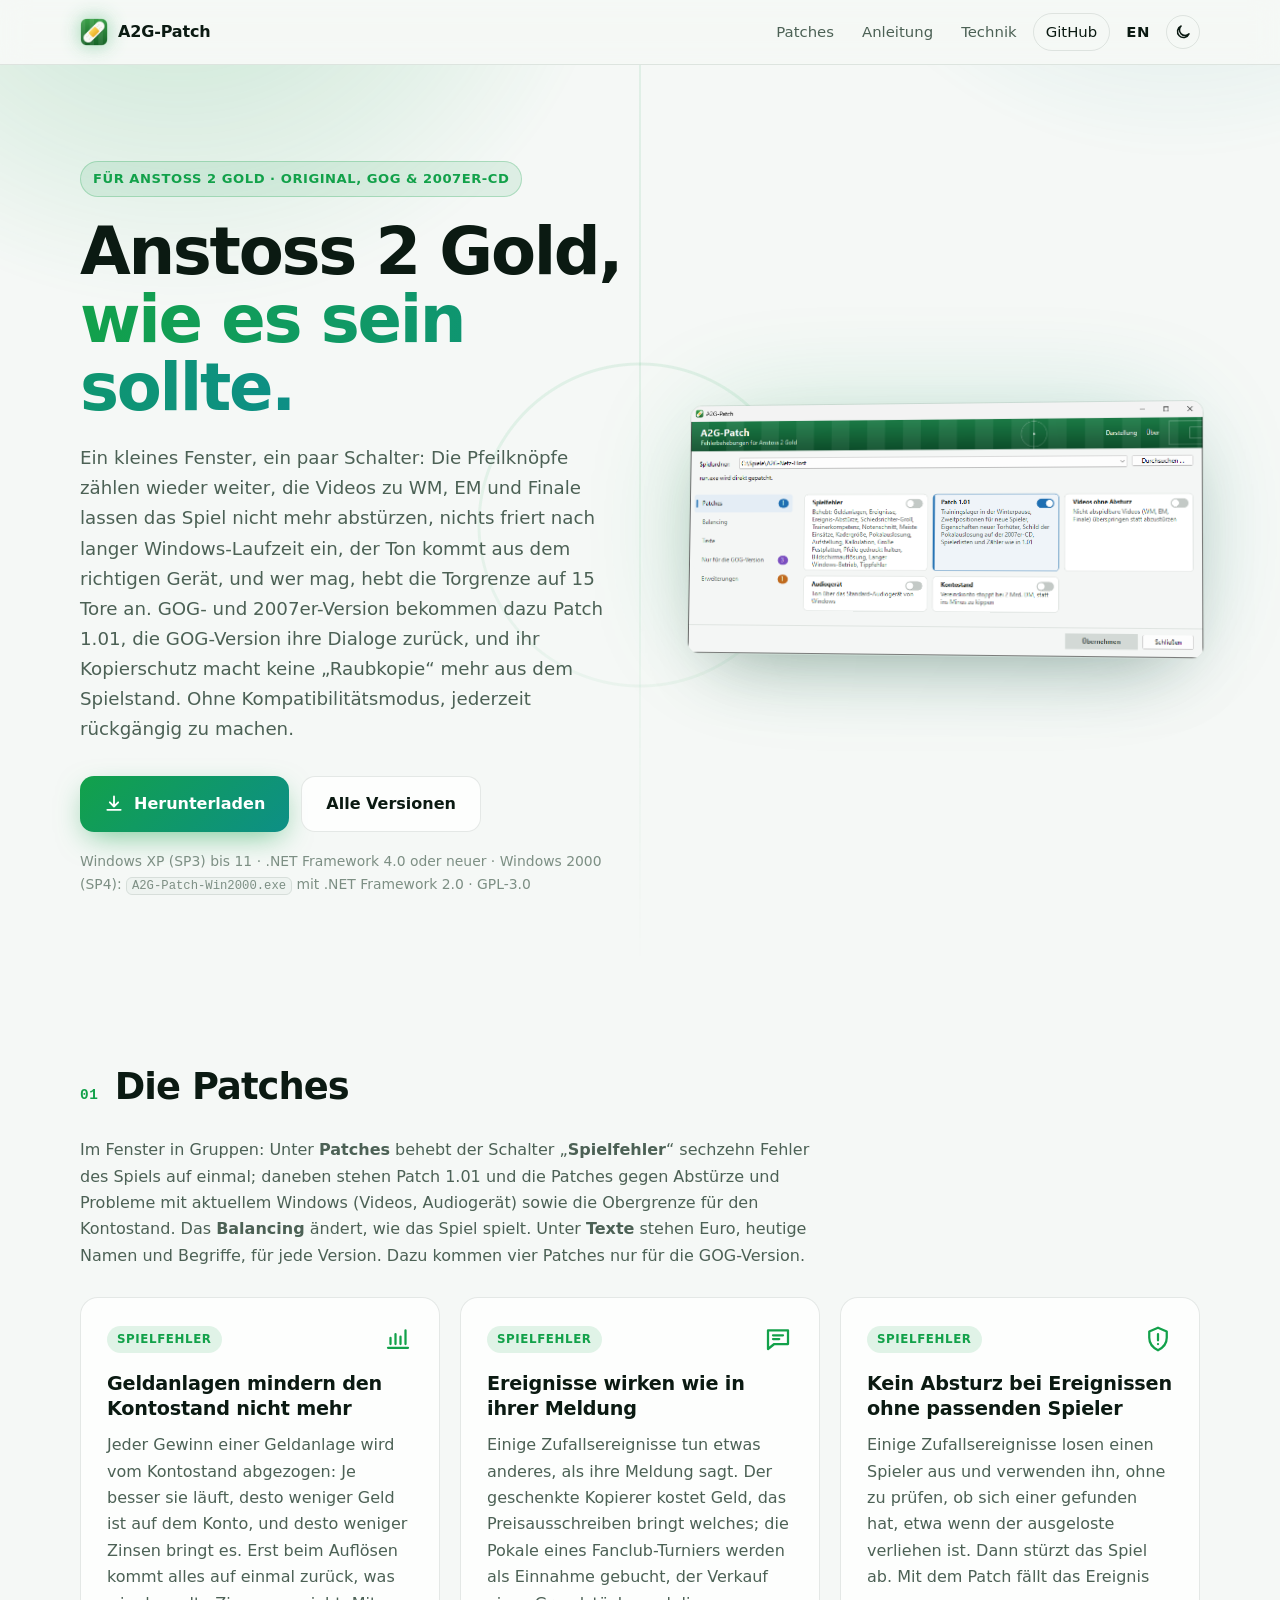
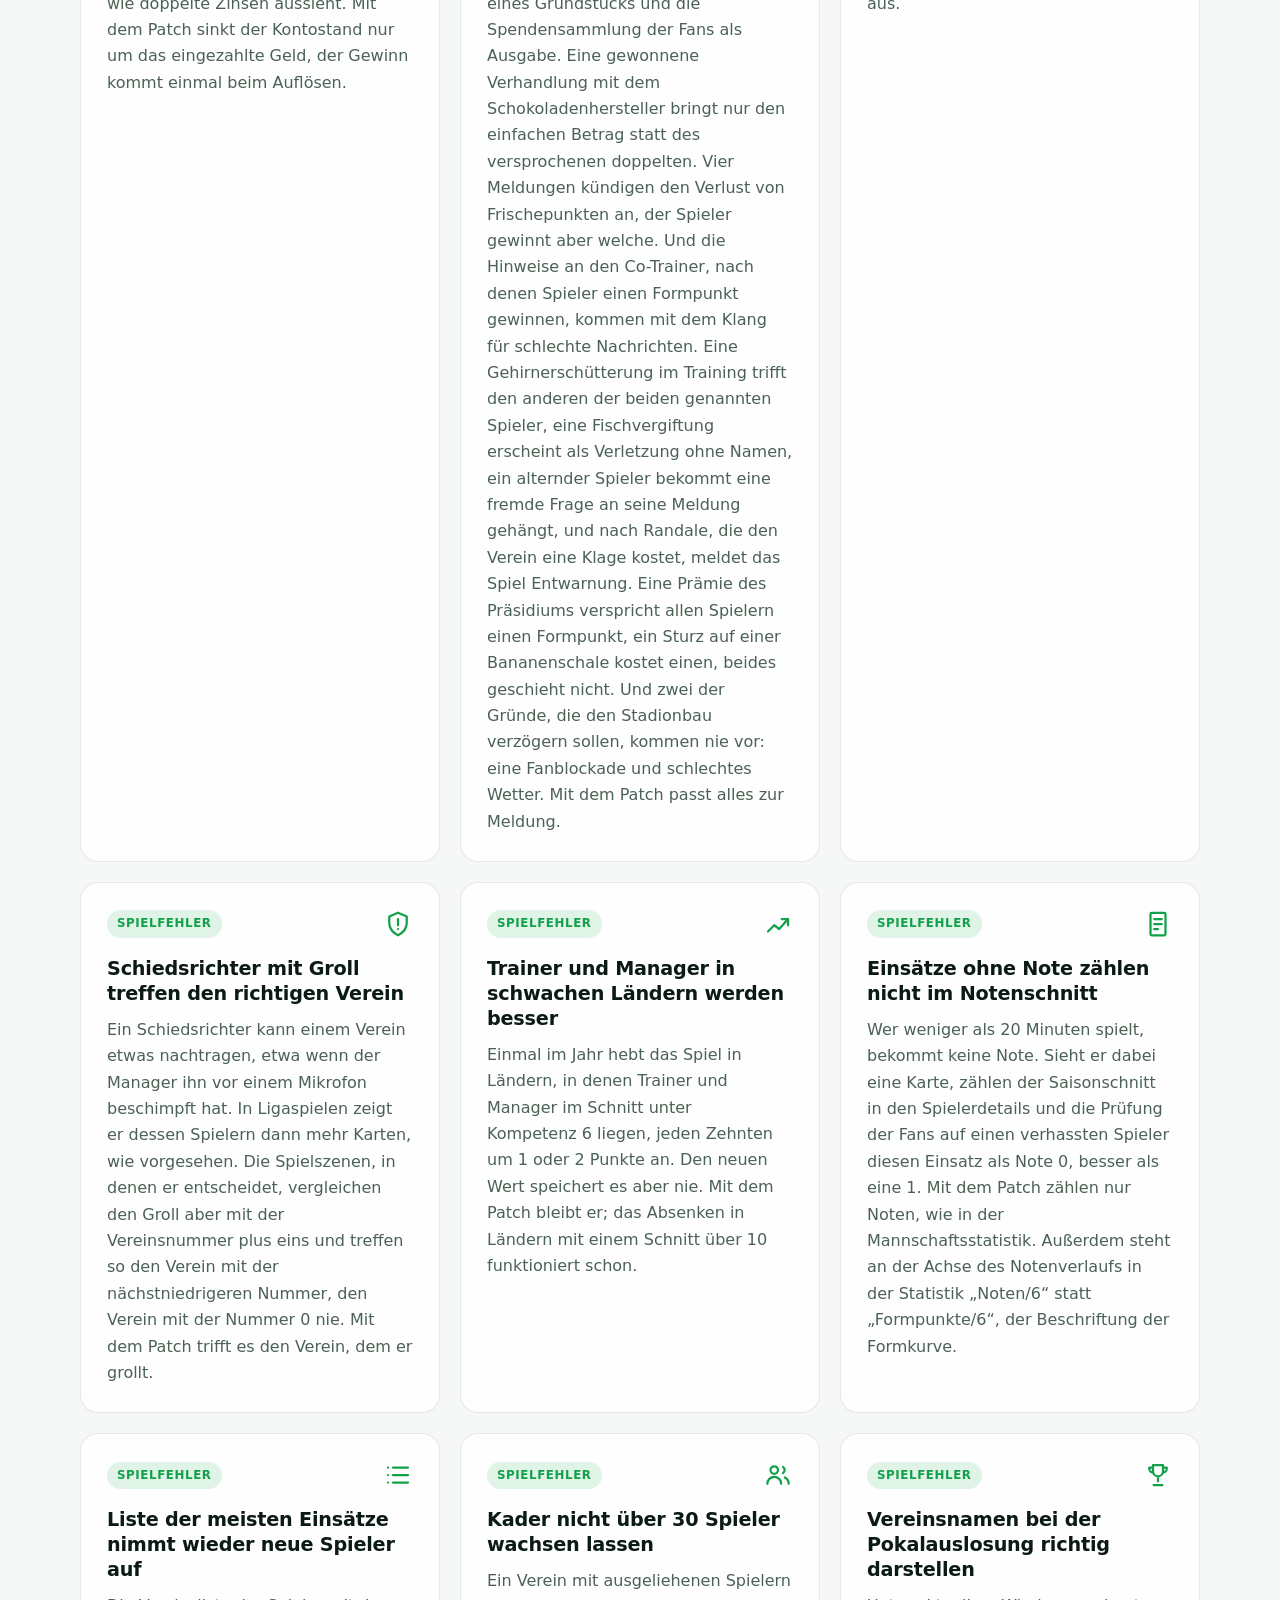
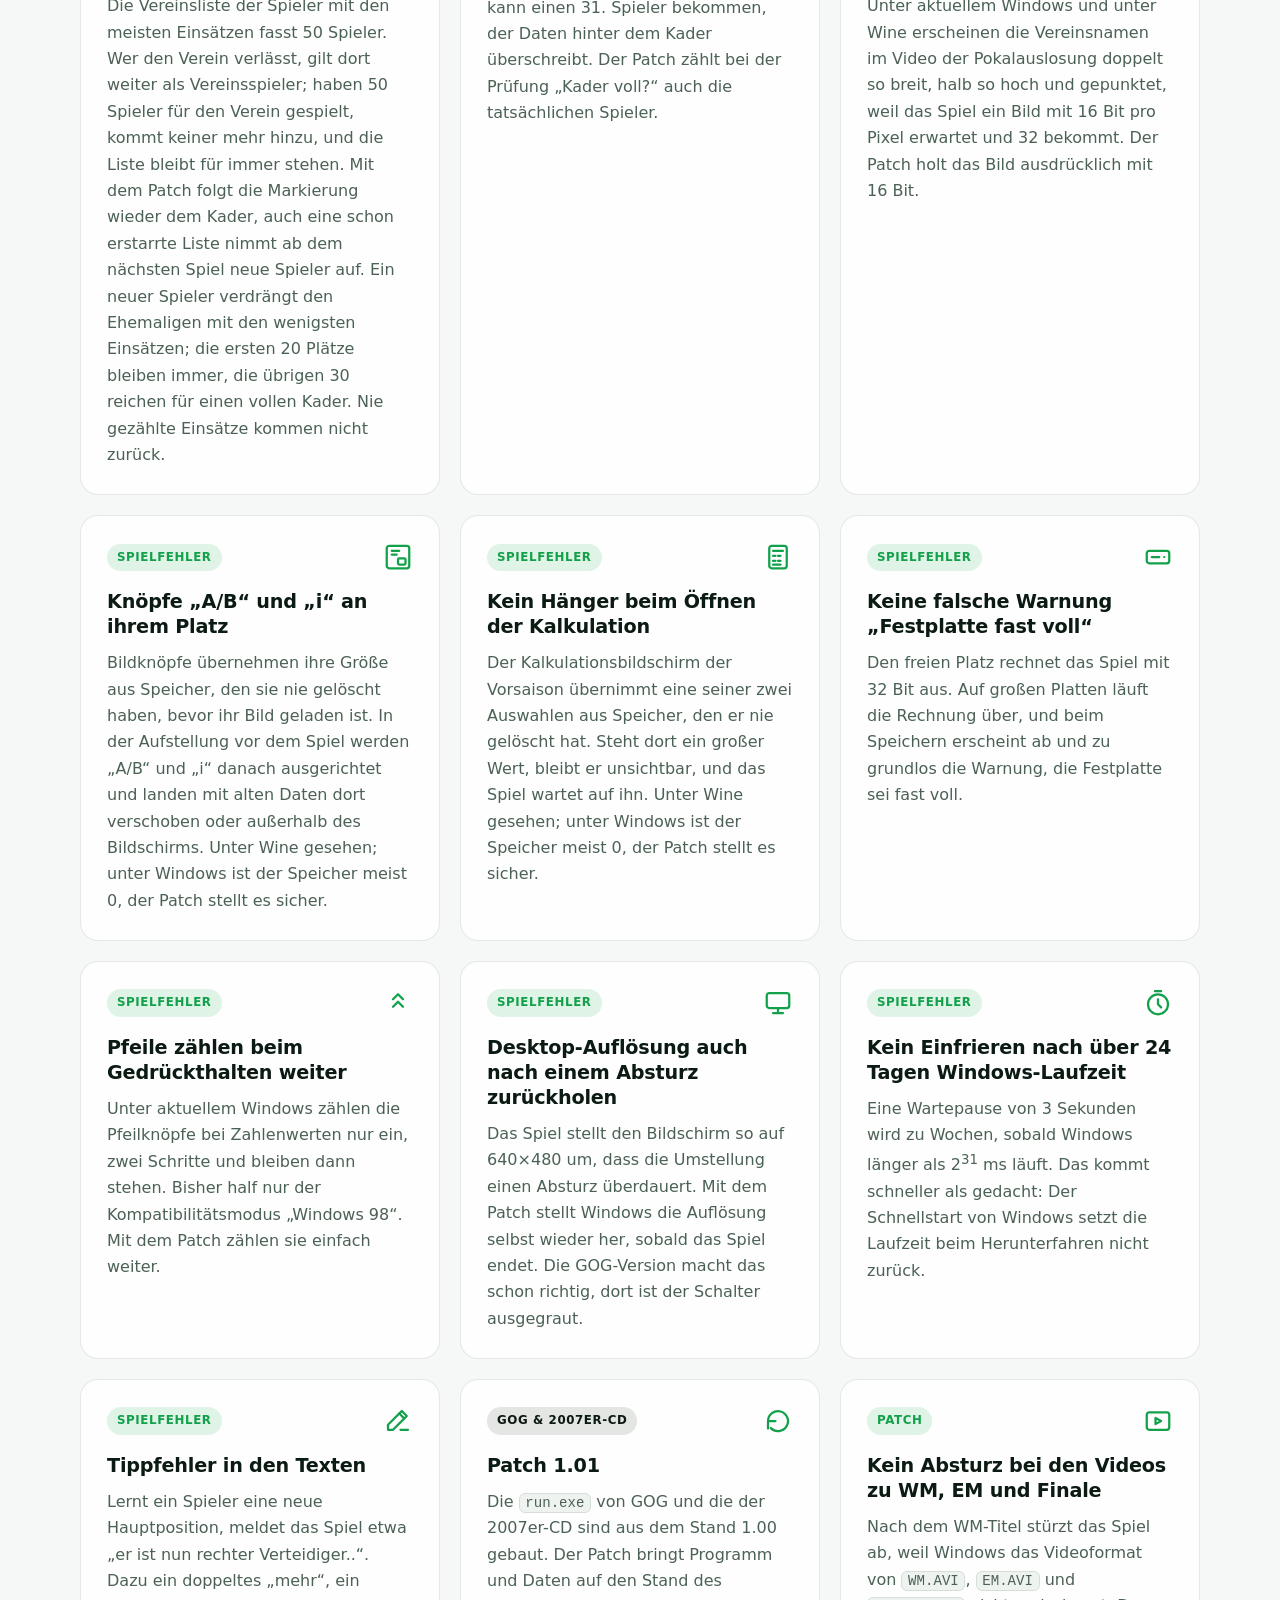
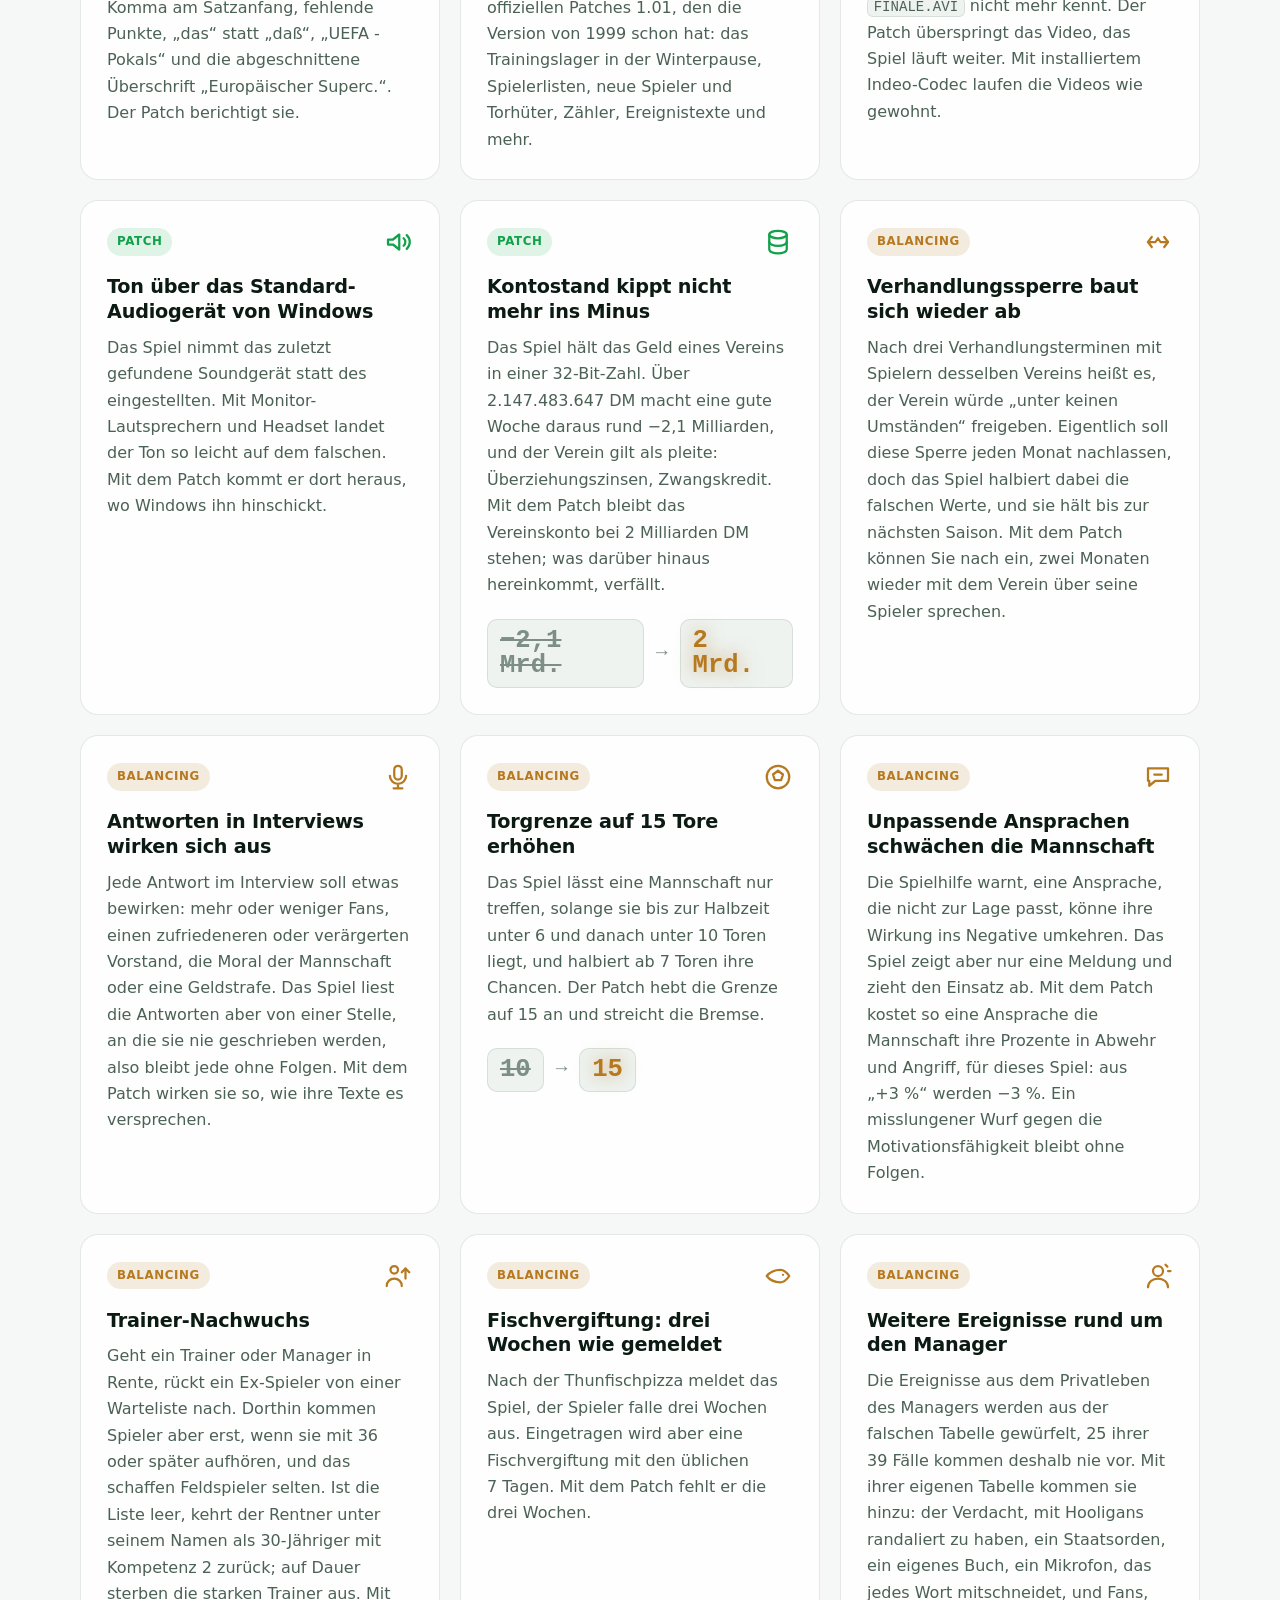
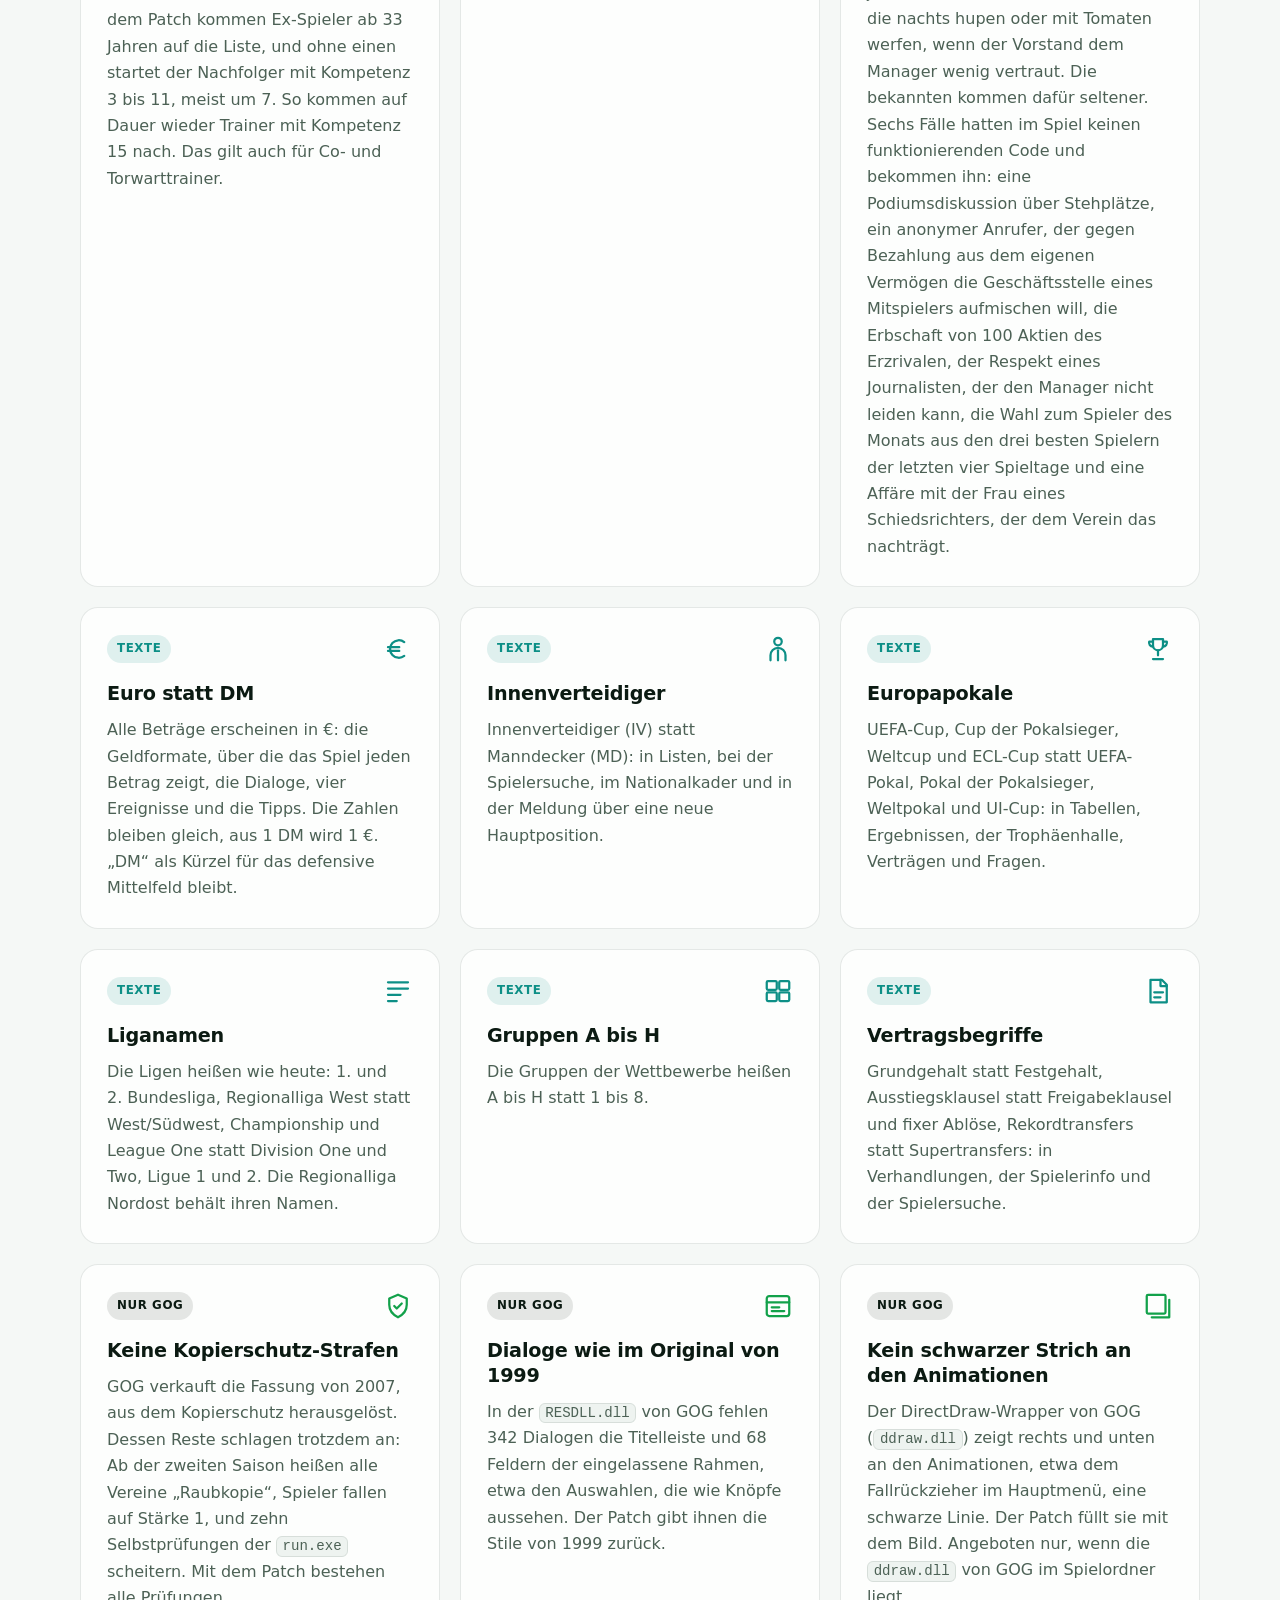
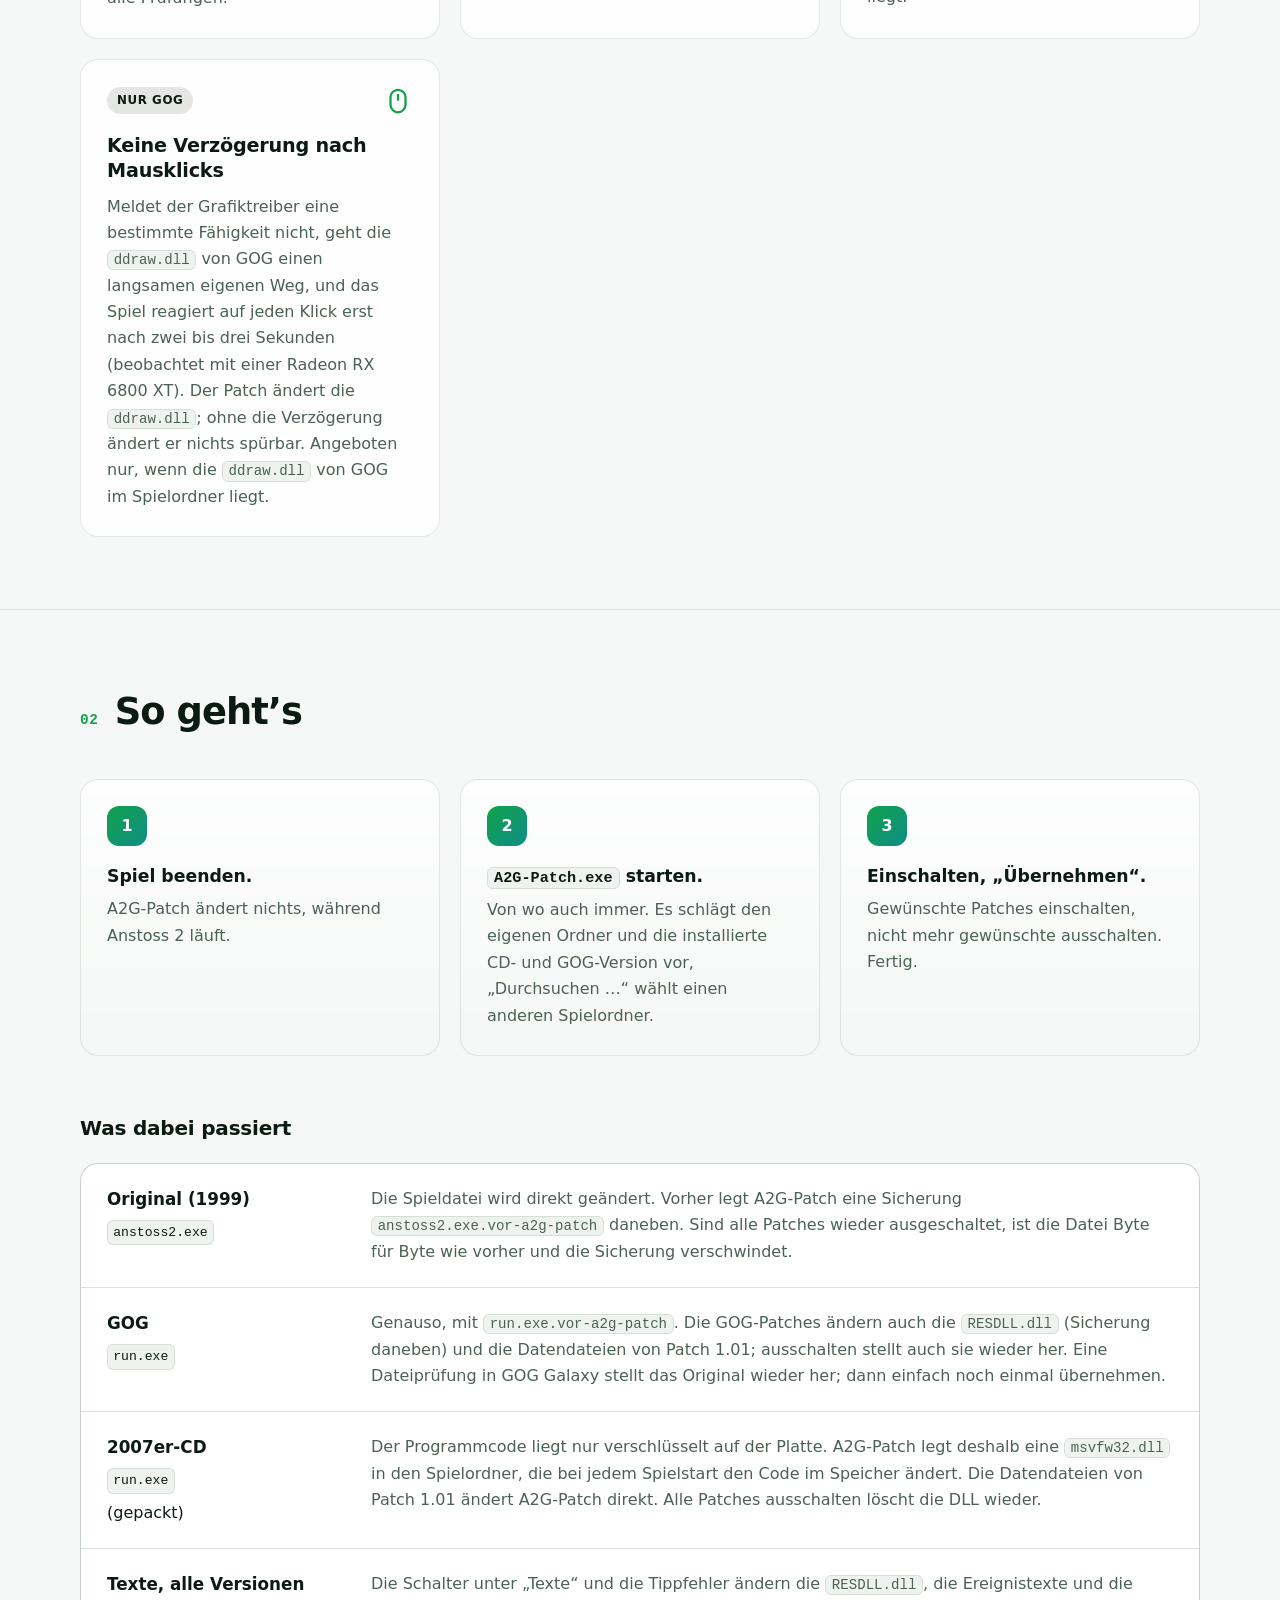
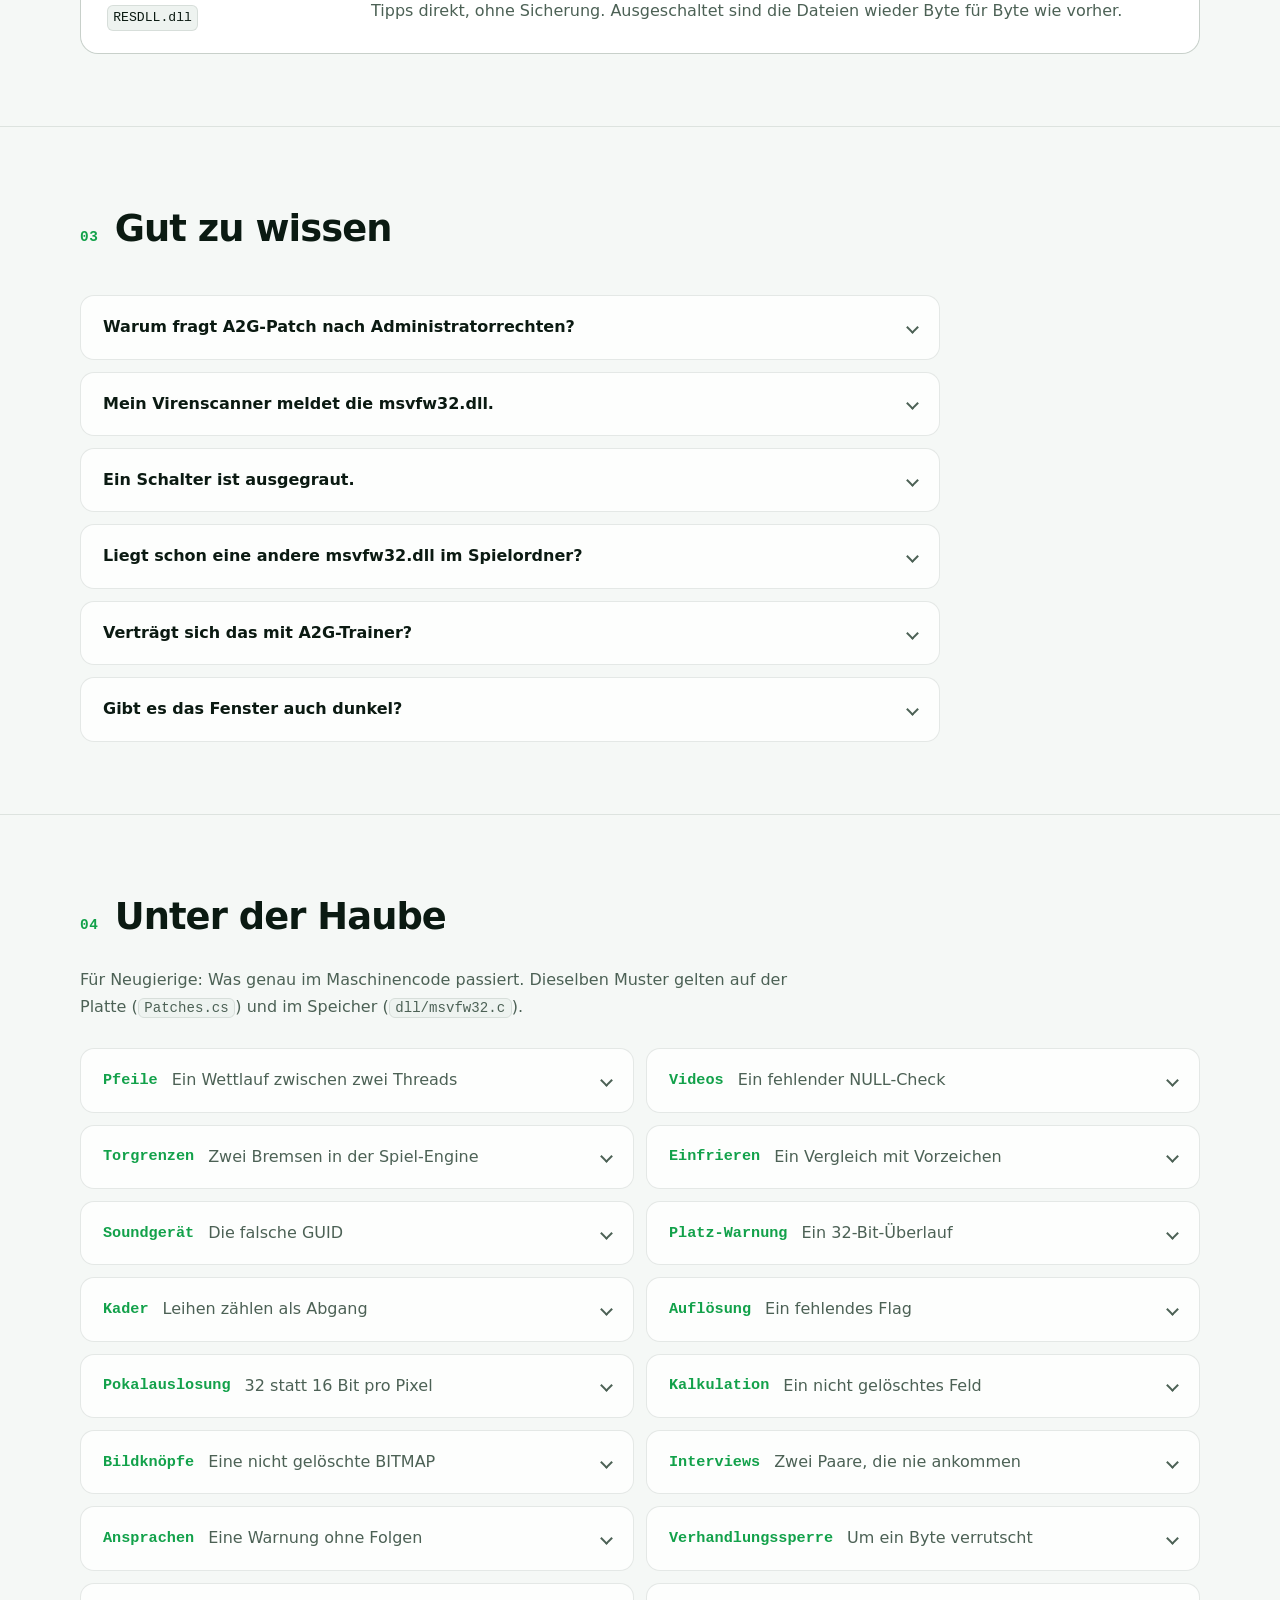
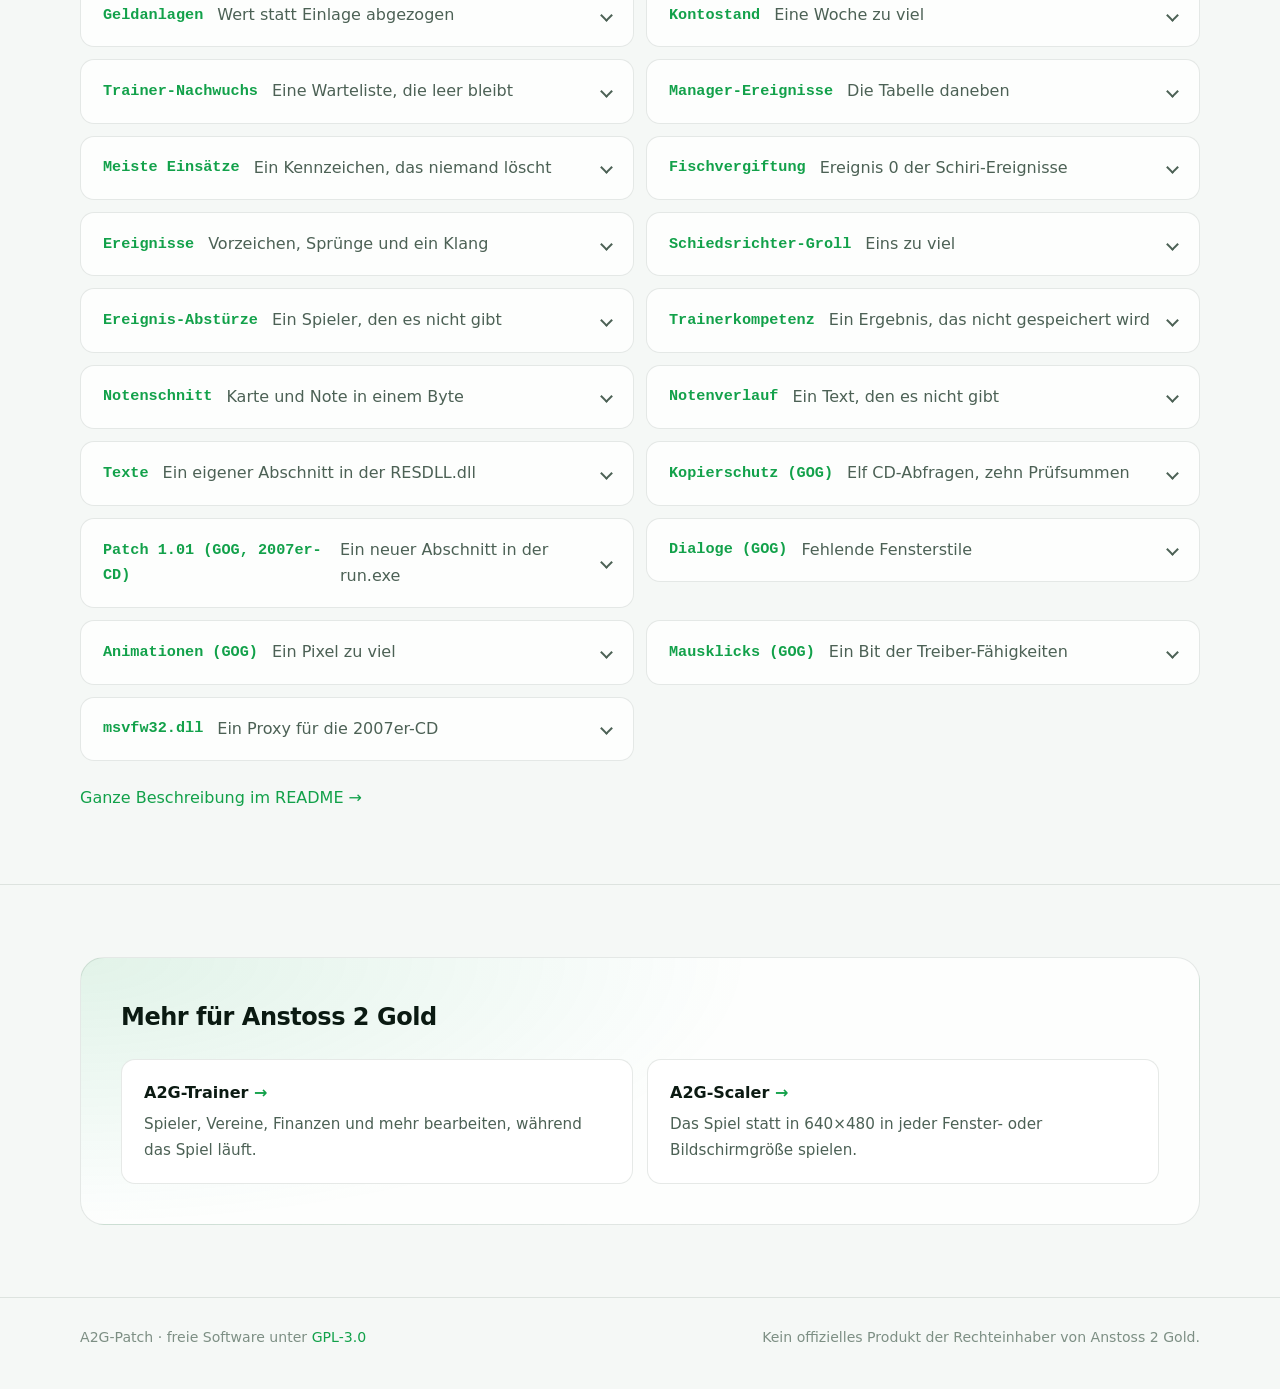
==== site/index.html @ 21284a64 "Add a Windows 2000 build: same sources against .NET Framework 2.0, replacements for newer framework " ====
<!doctype html>
<html lang="de">
<head>
<meta charset="utf-8">
<meta name="viewport" content="width=device-width, initial-scale=1">
<title>A2G-Patch – Fehlerbehebungen für Anstoss 2 Gold</title>
<meta name="description" content="Kleine Patches für Anstoss 2 Gold: Pfeilknöpfe zählen wieder weiter, kein Absturz bei den WM-, EM- und Finalvideos, kein Einfrieren, Ton aufs richtige Gerät, Torgrenze auf 15 erhöhen und mehr. Für Original, GOG und 2007er-CD, für GOG und 2007er-CD außerdem Patch 1.01, für GOG keine Kopierschutz-Strafen.">
<link rel="icon" href="favicon.ico">
<link rel="apple-touch-icon" href="logo.png">
<link rel="stylesheet" href="style.css">
<link rel="alternate" hreflang="de" href="https://transfairs.github.io/A2G-Patcher/">
<link rel="alternate" hreflang="en" href="https://transfairs.github.io/A2G-Patcher/en/">
<script src="theme.js"></script>
</head>
<body>

<header class="nav">
  <div class="wrap nav-inner">
    <a class="brand" href="#top"><img class="brand-logo" src="logo.png" width="28" height="28" alt="">A2G-Patch</a>
    <nav>
      <a href="#patches">Patches</a>
      <a href="#anleitung">Anleitung</a>
      <a href="#technik">Technik</a>
      <a class="nav-gh" href="https://github.com/transfairs/A2G-Patcher">GitHub</a>
      <a class="nav-lang" href="en/" hreflang="en" lang="en" title="English version">EN</a>
      <button class="theme-btn" id="theme-btn" type="button" aria-label="Dunkler Modus" title="Hell/Dunkel umschalten" hidden>
        <svg class="sun" viewBox="0 0 24 24" aria-hidden="true"><circle cx="12" cy="12" r="4"/><path d="M12 2v2M12 20v2M4.9 4.9l1.4 1.4M17.7 17.7l1.4 1.4M2 12h2M20 12h2M4.9 19.1l1.4-1.4M17.7 6.3l1.4-1.4"/></svg>
        <svg class="moon" viewBox="0 0 24 24" aria-hidden="true"><path d="M20 14.5A8 8 0 1 1 9.5 4a6.5 6.5 0 0 0 10.5 10.5z"/></svg>
      </button>
    </nav>
  </div>
</header>

<main id="top">

<section class="hero">
  <div class="pitch" aria-hidden="true"></div>
  <div class="wrap hero-grid">
    <div class="hero-copy">
      <p class="eyebrow">Für Anstoss 2 Gold · Original, GOG &amp; 2007er-CD</p>
      <h1>Anstoss 2 Gold,<br><span class="grad">wie es sein sollte.</span></h1>
      <p class="lead">Ein kleines Fenster, ein paar Schalter: Die Pfeilknöpfe zählen wieder weiter, die Videos zu WM, EM und Finale lassen das Spiel nicht mehr abstürzen, nichts friert nach langer Windows-Laufzeit ein, der Ton kommt aus dem richtigen Gerät, und wer mag, hebt die Torgrenze auf 15 Tore an. GOG- und 2007er-Version bekommen dazu Patch 1.01, die GOG-Version ihre Dialoge zurück, und ihr Kopierschutz macht keine „Raubkopie“ mehr aus dem Spielstand. Ohne Kompatibilitätsmodus, jederzeit rückgängig zu machen.</p>
      <div class="cta">
        <a class="btn btn-primary" href="https://github.com/transfairs/A2G-Patcher/releases/latest/download/A2G-Patch-Latest.zip">
          <svg viewBox="0 0 24 24" aria-hidden="true"><path d="M12 3v12m0 0-5-5m5 5 5-5M4 19h16"/></svg>
          Herunterladen
        </a>
        <a class="btn btn-ghost" href="https://github.com/transfairs/A2G-Patcher/releases">Alle Versionen</a>
      </div>
      <p class="fine">Windows XP (SP3) bis 11 · .NET Framework 4.0 oder neuer · Windows 2000 (SP4): <code>A2G-Patch-Win2000.exe</code> mit .NET Framework 2.0 · GPL-3.0</p>
    </div>
    <figure class="shot">
      <div class="shot-glow" aria-hidden="true"></div>
      <img src="patch.png" width="1020" height="498" alt="Das Fenster von A2G-Patch: Spielordner-Auswahl, links die Gruppen, rechts je eine Kachel mit Schalter pro Patch">
    </figure>
  </div>
</section>

<section id="patches" class="section">
  <div class="wrap">
    <h2 class="section-title"><span>01</span>Die Patches</h2>
    <p class="intro">Im Fenster in Gruppen: Unter <b>Patches</b> behebt der Schalter „<b>Spielfehler</b>“ sechzehn Fehler des Spiels auf einmal; daneben stehen Patch 1.01 und die Patches gegen Abstürze und Probleme mit aktuellem Windows (Videos, Audiogerät) sowie die Obergrenze für den Kontostand. Das <b>Balancing</b> ändert, wie das Spiel spielt. Unter <b>Texte</b> stehen Euro, heutige Namen und Begriffe, für jede Version. Dazu kommen vier Patches nur für die GOG-Version.</p>
    <div class="cards">
      <article class="card">
        <div class="card-head">
          <span class="tag tag-fix">Spielfehler</span>
          <svg class="icon" viewBox="0 0 24 24" aria-hidden="true"><path d="M4 19h16"/><path d="M6 16v-5M10 16V8M14 16v-6M18 16V5"/></svg>
        </div>
        <h3>Geldanlagen mindern den Kontostand nicht mehr</h3>
        <p>Jeder Gewinn einer Geldanlage wird vom Kontostand abgezogen: Je besser sie läuft, desto weniger Geld ist auf dem Konto, und desto weniger Zinsen bringt es. Erst beim Auflösen kommt alles auf einmal zurück, was wie doppelte Zinsen aussieht. Mit dem Patch sinkt der Kontostand nur um das eingezahlte Geld, der Gewinn kommt einmal beim Auflösen.</p>
      </article>
      <article class="card">
        <div class="card-head">
          <span class="tag tag-fix">Spielfehler</span>
          <svg class="icon" viewBox="0 0 24 24" aria-hidden="true"><path d="M4 5h16v11H9l-5 4z"/><path d="M8 9h8M8 12h5"/></svg>
        </div>
        <h3>Ereignisse wirken wie in ihrer Meldung</h3>
        <p>Einige Zufallsereignisse tun etwas anderes, als ihre Meldung sagt. Der geschenkte Kopierer kostet Geld, das Preisausschreiben bringt welches; die Pokale eines Fanclub-Turniers werden als Einnahme gebucht, der Verkauf eines Grundstücks und die Spendensammlung der Fans als Ausgabe. Eine gewonnene Verhandlung mit dem Schokoladenhersteller bringt nur den einfachen Betrag statt des versprochenen doppelten. Vier Meldungen kündigen den Verlust von Frischepunkten an, der Spieler gewinnt aber welche. Und die Hinweise an den Co-Trainer, nach denen Spieler einen Formpunkt gewinnen, kommen mit dem Klang für schlechte Nachrichten. Eine Gehirnerschütterung im Training trifft den anderen der beiden genannten Spieler, eine Fischvergiftung erscheint als Verletzung ohne Namen, ein alternder Spieler bekommt eine fremde Frage an seine Meldung gehängt, und nach Randale, die den Verein eine Klage kostet, meldet das Spiel Entwarnung. Eine Prämie des Präsidiums verspricht allen Spielern einen Formpunkt, ein Sturz auf einer Bananenschale kostet einen, beides geschieht nicht. Und zwei der Gründe, die den Stadionbau verzögern sollen, kommen nie vor: eine Fanblockade und schlechtes Wetter. Mit dem Patch passt alles zur Meldung.</p>
      </article>
      <article class="card">
        <div class="card-head">
          <span class="tag tag-fix">Spielfehler</span>
          <svg class="icon" viewBox="0 0 24 24" aria-hidden="true"><path d="M12 3l7 3v5c0 4.5-3 8-7 10-4-2-7-5.5-7-10V6z"/><path d="M12 8v5M12 16h.01"/></svg>
        </div>
        <h3>Kein Absturz bei Ereignissen ohne passenden Spieler</h3>
        <p>Einige Zufallsereignisse losen einen Spieler aus und verwenden ihn, ohne zu prüfen, ob sich einer gefunden hat, etwa wenn der ausgeloste verliehen ist. Dann stürzt das Spiel ab. Mit dem Patch fällt das Ereignis aus.</p>
      </article>
      <article class="card">
        <div class="card-head">
          <span class="tag tag-fix">Spielfehler</span>
          <svg class="icon" viewBox="0 0 24 24" aria-hidden="true"><path d="M12 3l7 3v5c0 4.5-3 8-7 10-4-2-7-5.5-7-10V6z"/><path d="M12 8v5M12 16h.01"/></svg>
        </div>
        <h3>Schiedsrichter mit Groll treffen den richtigen Verein</h3>
        <p>Ein Schiedsrichter kann einem Verein etwas nachtragen, etwa wenn der Manager ihn vor einem Mikrofon beschimpft hat. In Ligaspielen zeigt er dessen Spielern dann mehr Karten, wie vorgesehen. Die Spielszenen, in denen er entscheidet, vergleichen den Groll aber mit der Vereinsnummer plus eins und treffen so den Verein mit der nächstniedrigeren Nummer, den Verein mit der Nummer&nbsp;0 nie. Mit dem Patch trifft es den Verein, dem er grollt.</p>
      </article>
      <article class="card">
        <div class="card-head">
          <span class="tag tag-fix">Spielfehler</span>
          <svg class="icon" viewBox="0 0 24 24" aria-hidden="true"><path d="M4 18l5-5 4 3 7-8"/><path d="M15 8h5v5"/></svg>
        </div>
        <h3>Trainer und Manager in schwachen Ländern werden besser</h3>
        <p>Einmal im Jahr hebt das Spiel in Ländern, in denen Trainer und Manager im Schnitt unter Kompetenz&nbsp;6 liegen, jeden Zehnten um 1 oder 2&nbsp;Punkte an. Den neuen Wert speichert es aber nie. Mit dem Patch bleibt er; das Absenken in Ländern mit einem Schnitt über 10 funktioniert schon.</p>
      </article>
      <article class="card">
        <div class="card-head">
          <span class="tag tag-fix">Spielfehler</span>
          <svg class="icon" viewBox="0 0 24 24" aria-hidden="true"><rect x="6" y="3" width="12" height="18" rx="1"/><path d="M9 8h6M9 12h6M9 16h3"/></svg>
        </div>
        <h3>Einsätze ohne Note zählen nicht im Notenschnitt</h3>
        <p>Wer weniger als 20&nbsp;Minuten spielt, bekommt keine Note. Sieht er dabei eine Karte, zählen der Saisonschnitt in den Spielerdetails und die Prüfung der Fans auf einen verhassten Spieler diesen Einsatz als Note&nbsp;0, besser als eine 1. Mit dem Patch zählen nur Noten, wie in der Mannschaftsstatistik. Außerdem steht an der Achse des Notenverlaufs in der Statistik „Noten/6“ statt „Formpunkte/6“, der Beschriftung der Formkurve.</p>
      </article>
      <article class="card">
        <div class="card-head">
          <span class="tag tag-fix">Spielfehler</span>
          <svg class="icon" viewBox="0 0 24 24" aria-hidden="true"><path d="M8 6h12M8 12h12M8 18h12"/><path d="M4 6h.01M4 12h.01M4 18h.01"/></svg>
        </div>
        <h3>Liste der meisten Einsätze nimmt wieder neue Spieler auf</h3>
        <p>Die Vereinsliste der Spieler mit den meisten Einsätzen fasst 50 Spieler. Wer den Verein verlässt, gilt dort weiter als Vereinsspieler; haben 50 Spieler für den Verein gespielt, kommt keiner mehr hinzu, und die Liste bleibt für immer stehen. Mit dem Patch folgt die Markierung wieder dem Kader, auch eine schon erstarrte Liste nimmt ab dem nächsten Spiel neue Spieler auf. Ein neuer Spieler verdrängt den Ehemaligen mit den wenigsten Einsätzen; die ersten 20&nbsp;Plätze bleiben immer, die übrigen 30 reichen für einen vollen Kader. Nie gezählte Einsätze kommen nicht zurück.</p>
      </article>
      <article class="card">
        <div class="card-head">
          <span class="tag tag-fix">Spielfehler</span>
          <svg class="icon" viewBox="0 0 24 24" aria-hidden="true"><circle cx="9" cy="8" r="3"/><path d="M3.5 19a5.5 5.5 0 0 1 11 0M16 5.5a3 3 0 0 1 0 5M17.5 14a5.5 5.5 0 0 1 3 5"/></svg>
        </div>
        <h3>Kader nicht über 30 Spieler wachsen lassen</h3>
        <p>Ein Verein mit ausgeliehenen Spielern kann einen 31.&nbsp;Spieler bekommen, der Daten hinter dem Kader überschreibt. Der Patch zählt bei der Prüfung „Kader voll?“ auch die tatsächlichen Spieler.</p>
      </article>
      <article class="card">
        <div class="card-head">
          <span class="tag tag-fix">Spielfehler</span>
          <svg class="icon" viewBox="0 0 24 24" aria-hidden="true"><path d="M8 4h8v5a4 4 0 0 1-8 0zM8 6H5v1a3 3 0 0 0 3 3M16 6h3v1a3 3 0 0 1-3 3M12 13v4M8.5 20h7"/></svg>
        </div>
        <h3>Vereinsnamen bei der Pokalauslosung richtig darstellen</h3>
        <p>Unter aktuellem Windows und unter Wine erscheinen die Vereinsnamen im Video der Pokalauslosung doppelt so breit, halb so hoch und gepunktet, weil das Spiel ein Bild mit 16&nbsp;Bit pro Pixel erwartet und 32 bekommt. Der Patch holt das Bild ausdrücklich mit 16&nbsp;Bit.</p>
      </article>
      <article class="card">
        <div class="card-head">
          <span class="tag tag-fix">Spielfehler</span>
          <svg class="icon" viewBox="0 0 24 24" aria-hidden="true"><rect x="3" y="3" width="18" height="18" rx="2"/><rect x="12" y="13" width="6" height="5" rx="1"/><path d="M7 7h6M7 10h4"/></svg>
        </div>
        <h3>Knöpfe „A/B“ und „i“ an ihrem Platz</h3>
        <p>Bildknöpfe übernehmen ihre Größe aus Speicher, den sie nie gelöscht haben, bevor ihr Bild geladen ist. In der Aufstellung vor dem Spiel werden „A/B“ und „i“ danach ausgerichtet und landen mit alten Daten dort verschoben oder außerhalb des Bildschirms. Unter Wine gesehen; unter Windows ist der Speicher meist 0, der Patch stellt es sicher.</p>
      </article>
      <article class="card">
        <div class="card-head">
          <span class="tag tag-fix">Spielfehler</span>
          <svg class="icon" viewBox="0 0 24 24" aria-hidden="true"><rect x="5" y="3" width="14" height="18" rx="2"/><path d="M8 7h8M8 11h2M12 11h2M8 15h2M12 15h2M8 18h6"/></svg>
        </div>
        <h3>Kein Hänger beim Öffnen der Kalkulation</h3>
        <p>Der Kalkulationsbildschirm der Vorsaison übernimmt eine seiner zwei Auswahlen aus Speicher, den er nie gelöscht hat. Steht dort ein großer Wert, bleibt er unsichtbar, und das Spiel wartet auf ihn. Unter Wine gesehen; unter Windows ist der Speicher meist 0, der Patch stellt es sicher.</p>
      </article>
      <article class="card">
        <div class="card-head">
          <span class="tag tag-fix">Spielfehler</span>
          <svg class="icon" viewBox="0 0 24 24" aria-hidden="true"><rect x="3" y="7" width="18" height="10" rx="2"/><path d="M7 12h6M17 12h.01"/></svg>
        </div>
        <h3>Keine falsche Warnung „Festplatte fast voll“</h3>
        <p>Den freien Platz rechnet das Spiel mit 32&nbsp;Bit aus. Auf großen Platten läuft die Rechnung über, und beim Speichern erscheint ab und zu grundlos die Warnung, die Festplatte sei fast voll.</p>
      </article>
      <article class="card">
        <div class="card-head">
          <span class="tag tag-fix">Spielfehler</span>
          <svg class="icon" viewBox="0 0 24 24" aria-hidden="true"><path d="M8 15l4-4 4 4M8 9l4-4 4 4"/></svg>
        </div>
        <h3>Pfeile zählen beim Gedrückthalten weiter</h3>
        <p>Unter aktuellem Windows zählen die Pfeilknöpfe bei Zahlenwerten nur ein, zwei Schritte und bleiben dann stehen. Bisher half nur der Kompatibilitätsmodus „Windows&nbsp;98“. Mit dem Patch zählen sie einfach weiter.</p>
      </article>
      <article class="card">
        <div class="card-head">
          <span class="tag tag-fix">Spielfehler</span>
          <svg class="icon" viewBox="0 0 24 24" aria-hidden="true"><rect x="3" y="4" width="18" height="12" rx="2"/><path d="M8 20h8M12 16v4"/></svg>
        </div>
        <h3>Desktop-Auflösung auch nach einem Absturz zurückholen</h3>
        <p>Das Spiel stellt den Bildschirm so auf 640×480 um, dass die Umstellung einen Absturz überdauert. Mit dem Patch stellt Windows die Auflösung selbst wieder her, sobald das Spiel endet. Die GOG-Version macht das schon richtig, dort ist der Schalter ausgegraut.</p>
      </article>
      <article class="card">
        <div class="card-head">
          <span class="tag tag-fix">Spielfehler</span>
          <svg class="icon" viewBox="0 0 24 24" aria-hidden="true"><circle cx="12" cy="13" r="8"/><path d="M12 9v4l2.5 2.5M9.5 2.5h5"/></svg>
        </div>
        <h3>Kein Einfrieren nach über 24 Tagen Windows-Laufzeit</h3>
        <p>Eine Wartepause von 3&nbsp;Sekunden wird zu Wochen, sobald Windows länger als 2<sup>31</sup>&nbsp;ms läuft. Das kommt schneller als gedacht: Der Schnellstart von Windows setzt die Laufzeit beim Herunterfahren nicht zurück.</p>
      </article>
      <article class="card">
        <div class="card-head">
          <span class="tag tag-fix">Spielfehler</span>
          <svg class="icon" viewBox="0 0 24 24" aria-hidden="true"><path d="M4 19h4L19 8l-4-4L4 15z"/><path d="M13 6l4 4M14 19h6"/></svg>
        </div>
        <h3>Tippfehler in den Texten</h3>
        <p>Lernt ein Spieler eine neue Hauptposition, meldet das Spiel etwa „er ist nun rechter Verteidiger..“. Dazu ein doppeltes „mehr“, ein Komma am Satzanfang, fehlende Punkte, „das“ statt „daß“, „UEFA - Pokals“ und die abgeschnittene Überschrift „Europäischer Superc.“. Der Patch berichtigt sie.</p>
      </article>
      <article class="card">
        <div class="card-head">
          <span class="tag tag-gog">GOG &amp; 2007er-CD</span>
          <svg class="icon" viewBox="0 0 24 24" aria-hidden="true"><path d="M4 12a8 8 0 1 1 2.3 5.7M4 18v-6h6"/></svg>
        </div>
        <h3>Patch 1.01</h3>
        <p>Die <code>run.exe</code> von GOG und die der 2007er-CD sind aus dem Stand 1.00 gebaut. Der Patch bringt Programm und Daten auf den Stand des offiziellen Patches 1.01, den die Version von 1999 schon hat: das Trainingslager in der Winterpause, Spielerlisten, neue Spieler und Torhüter, Zähler, Ereignistexte und mehr.</p>
      </article>
      <article class="card">
        <div class="card-head">
          <span class="tag tag-fix">Patch</span>
          <svg class="icon" viewBox="0 0 24 24" aria-hidden="true"><rect x="3" y="5" width="18" height="14" rx="2"/><path d="M10 9.5v5l4.5-2.5z"/></svg>
        </div>
        <h3>Kein Absturz bei den Videos zu WM, EM und Finale</h3>
        <p>Nach dem WM-Titel stürzt das Spiel ab, weil Windows das Videoformat von <code>WM.AVI</code>, <code>EM.AVI</code> und <code>FINALE.AVI</code> nicht mehr kennt. Der Patch überspringt das Video, das Spiel läuft weiter. Mit installiertem Indeo-Codec laufen die Videos wie gewohnt.</p>
      </article>
      <article class="card">
        <div class="card-head">
          <span class="tag tag-fix">Patch</span>
          <svg class="icon" viewBox="0 0 24 24" aria-hidden="true"><path d="M4 10v4h4l5 4V6L8 10z"/><path d="M16.5 9a4 4 0 0 1 0 6M19 6.5a7.5 7.5 0 0 1 0 11"/></svg>
        </div>
        <h3>Ton über das Standard-Audiogerät von Windows</h3>
        <p>Das Spiel nimmt das zuletzt gefundene Soundgerät statt des eingestellten. Mit Monitor-Lautsprechern und Headset landet der Ton so leicht auf dem falschen. Mit dem Patch kommt er dort heraus, wo Windows ihn hinschickt.</p>
      </article>
      <article class="card">
        <div class="card-head">
          <span class="tag tag-fix">Patch</span>
          <svg class="icon" viewBox="0 0 24 24" aria-hidden="true"><ellipse cx="12" cy="6" rx="7" ry="3"/><path d="M5 6v6c0 1.7 3.1 3 7 3s7-1.3 7-3V6"/><path d="M5 12v6c0 1.7 3.1 3 7 3s7-1.3 7-3v-6"/></svg>
        </div>
        <h3>Kontostand kippt nicht mehr ins Minus</h3>
        <p>Das Spiel hält das Geld eines Vereins in einer 32-Bit-Zahl. Über 2.147.483.647&nbsp;DM macht eine gute Woche daraus rund −2,1&nbsp;Milliarden, und der Verein gilt als pleite: Überziehungszinsen, Zwangskredit. Mit dem Patch bleibt das Vereinskonto bei 2&nbsp;Milliarden&nbsp;DM stehen; was darüber hinaus hereinkommt, verfällt.</p>
        <div class="score" aria-label="Obergrenze 2 Milliarden DM">
          <span class="old">−2,1 Mrd.</span><span class="arrow">→</span><span class="new">2 Mrd.</span>
        </div>
      </article>
      <article class="card card-alt">
        <div class="card-head">
          <span class="tag tag-opt">Balancing</span>
          <svg class="icon" viewBox="0 0 24 24" aria-hidden="true"><path d="M4 12h6l2-3 2 3h6"/><path d="M7 8l-3 4 3 4M17 8l3 4-3 4"/></svg>
        </div>
        <h3>Verhandlungssperre baut sich wieder ab</h3>
        <p>Nach drei Verhandlungsterminen mit Spielern desselben Vereins heißt es, der Verein würde „unter keinen Umständen“ freigeben. Eigentlich soll diese Sperre jeden Monat nachlassen, doch das Spiel halbiert dabei die falschen Werte, und sie hält bis zur nächsten Saison. Mit dem Patch können Sie nach ein, zwei Monaten wieder mit dem Verein über seine Spieler sprechen.</p>
      </article>
      <article class="card card-alt">
        <div class="card-head">
          <span class="tag tag-opt">Balancing</span>
          <svg class="icon" viewBox="0 0 24 24" aria-hidden="true"><rect x="9" y="3" width="6" height="11" rx="3"/><path d="M5.5 11a6.5 6.5 0 0 0 13 0M12 17.5V21M8.5 21h7"/></svg>
        </div>
        <h3>Antworten in Interviews wirken sich aus</h3>
        <p>Jede Antwort im Interview soll etwas bewirken: mehr oder weniger Fans, einen zufriedeneren oder verärgerten Vorstand, die Moral der Mannschaft oder eine Geldstrafe. Das Spiel liest die Antworten aber von einer Stelle, an die sie nie geschrieben werden, also bleibt jede ohne Folgen. Mit dem Patch wirken sie so, wie ihre Texte es versprechen.</p>
      </article>
      <article class="card card-alt">
        <div class="card-head">
          <span class="tag tag-opt">Balancing</span>
          <svg class="icon" viewBox="0 0 24 24" aria-hidden="true"><circle cx="12" cy="12" r="9"/><path d="M12 7l4 3-1.5 4.5h-5L8 10z"/></svg>
        </div>
        <h3>Torgrenze auf 15 Tore erhöhen</h3>
        <p>Das Spiel lässt eine Mannschaft nur treffen, solange sie bis zur Halbzeit unter 6 und danach unter 10 Toren liegt, und halbiert ab 7 Toren ihre Chancen. Der Patch hebt die Grenze auf 15 an und streicht die Bremse.</p>
        <div class="score" aria-label="Grenze von 10 auf 15 Tore">
          <span class="old">10</span><span class="arrow">→</span><span class="new">15</span>
        </div>
      </article>
      <article class="card card-alt">
        <div class="card-head">
          <span class="tag tag-opt">Balancing</span>
          <svg class="icon" viewBox="0 0 24 24" aria-hidden="true"><path d="M4 5h16v10H10l-5 4v-4H4z"/><path d="M9 10h6"/></svg>
        </div>
        <h3>Unpassende Ansprachen schwächen die Mannschaft</h3>
        <p>Die Spielhilfe warnt, eine Ansprache, die nicht zur Lage passt, könne ihre Wirkung ins Negative umkehren. Das Spiel zeigt aber nur eine Meldung und zieht den Einsatz ab. Mit dem Patch kostet so eine Ansprache die Mannschaft ihre Prozente in Abwehr und Angriff, für dieses Spiel: aus „+3&nbsp;%“ werden −3&nbsp;%. Ein misslungener Wurf gegen die Motivationsfähigkeit bleibt ohne Folgen.</p>
      </article>
      <article class="card card-alt">
        <div class="card-head">
          <span class="tag tag-opt">Balancing</span>
          <svg class="icon" viewBox="0 0 24 24" aria-hidden="true"><circle cx="9" cy="7" r="3"/><path d="M3 20c0-3.5 2.7-6 6-6s6 2.5 6 6"/><path d="M18 14V6"/><path d="M15 9l3-3 3 3"/></svg>
        </div>
        <h3>Trainer-Nachwuchs</h3>
        <p>Geht ein Trainer oder Manager in Rente, rückt ein Ex-Spieler von einer Warteliste nach. Dorthin kommen Spieler aber erst, wenn sie mit 36 oder später aufhören, und das schaffen Feldspieler selten. Ist die Liste leer, kehrt der Rentner unter seinem Namen als 30-Jähriger mit Kompetenz 2 zurück; auf Dauer sterben die starken Trainer aus. Mit dem Patch kommen Ex-Spieler ab 33 Jahren auf die Liste, und ohne einen startet der Nachfolger mit Kompetenz 3 bis 11, meist um 7. So kommen auf Dauer wieder Trainer mit Kompetenz 15 nach. Das gilt auch für Co- und Torwarttrainer.</p>
      </article>
      <article class="card card-alt">
        <div class="card-head">
          <span class="tag tag-opt">Balancing</span>
          <svg class="icon" viewBox="0 0 24 24" aria-hidden="true"><path d="M3 12c3-4 7-5 11-5 3 0 5 2 7 5-2 3-4 5-7 5-4 0-8-1-11-5z"/><path d="M16 11h.01"/></svg>
        </div>
        <h3>Fischvergiftung: drei Wochen wie gemeldet</h3>
        <p>Nach der Thunfischpizza meldet das Spiel, der Spieler falle drei Wochen aus. Eingetragen wird aber eine Fischvergiftung mit den üblichen 7&nbsp;Tagen. Mit dem Patch fehlt er die drei Wochen.</p>
      </article>
      <article class="card card-alt">
        <div class="card-head">
          <span class="tag tag-opt">Balancing</span>
          <svg class="icon" viewBox="0 0 24 24" aria-hidden="true"><circle cx="12" cy="8" r="4"/><path d="M4 21c0-4 3.6-7 8-7s8 3 8 7"/><path d="M18 3l1.5 1.5M20 8h2"/></svg>
        </div>
        <h3>Weitere Ereignisse rund um den Manager</h3>
        <p>Die Ereignisse aus dem Privatleben des Managers werden aus der falschen Tabelle gewürfelt, 25 ihrer 39 Fälle kommen deshalb nie vor. Mit ihrer eigenen Tabelle kommen sie hinzu: der Verdacht, mit Hooligans randaliert zu haben, ein Staatsorden, ein eigenes Buch, ein Mikrofon, das jedes Wort mitschneidet, und Fans, die nachts hupen oder mit Tomaten werfen, wenn der Vorstand dem Manager wenig vertraut. Die bekannten kommen dafür seltener.</p>
        <p>Sechs Fälle hatten im Spiel keinen funktionierenden Code und bekommen ihn: eine Podiumsdiskussion über Stehplätze, ein anonymer Anrufer, der gegen Bezahlung aus dem eigenen Vermögen die Geschäftsstelle eines Mitspielers aufmischen will, die Erbschaft von 100&nbsp;Aktien des Erzrivalen, der Respekt eines Journalisten, der den Manager nicht leiden kann, die Wahl zum Spieler des Monats aus den drei besten Spielern der letzten vier Spieltage und eine Affäre mit der Frau eines Schiedsrichters, der dem Verein das nachträgt.</p>
      </article>
      <article class="card card-text">
        <div class="card-head">
          <span class="tag tag-text">Texte</span>
          <svg class="icon" viewBox="0 0 24 24" aria-hidden="true"><path d="M17 6.5A7 7 0 1 0 17 17.5"/><path d="M4 10.5h9M4 13.5h9"/></svg>
        </div>
        <h3>Euro statt DM</h3>
        <p>Alle Beträge erscheinen in €: die Geldformate, über die das Spiel jeden Betrag zeigt, die Dialoge, vier Ereignisse und die Tipps. Die Zahlen bleiben gleich, aus 1&nbsp;DM wird 1&nbsp;€. „DM“ als Kürzel für das defensive Mittelfeld bleibt.</p>
      </article>
      <article class="card card-text">
        <div class="card-head">
          <span class="tag tag-text">Texte</span>
          <svg class="icon" viewBox="0 0 24 24" aria-hidden="true"><circle cx="12" cy="6" r="3"/><path d="M6 21v-4a6 6 0 0 1 12 0v4"/><path d="M12 13v8"/></svg>
        </div>
        <h3>Innenverteidiger</h3>
        <p>Innenverteidiger (IV) statt Manndecker (MD): in Listen, bei der Spielersuche, im Nationalkader und in der Meldung über eine neue Hauptposition.</p>
      </article>
      <article class="card card-text">
        <div class="card-head">
          <span class="tag tag-text">Texte</span>
          <svg class="icon" viewBox="0 0 24 24" aria-hidden="true"><path d="M8 4h8v5a4 4 0 0 1-8 0z"/><path d="M8 6H5a3 3 0 0 0 3 4M16 6h3a3 3 0 0 1-3 4M12 13v4M8 20h8"/></svg>
        </div>
        <h3>Europapokale</h3>
        <p>UEFA-Cup, Cup der Pokalsieger, Weltcup und ECL-Cup statt UEFA-Pokal, Pokal der Pokalsieger, Weltpokal und UI-Cup: in Tabellen, Ergebnissen, der Trophäenhalle, Verträgen und Fragen.</p>
      </article>
      <article class="card card-text">
        <div class="card-head">
          <span class="tag tag-text">Texte</span>
          <svg class="icon" viewBox="0 0 24 24" aria-hidden="true"><path d="M4 5h16M4 10h16M4 15h10M4 20h7"/></svg>
        </div>
        <h3>Liganamen</h3>
        <p>Die Ligen heißen wie heute: 1. und 2.&nbsp;Bundesliga, Regionalliga West statt West/Südwest, Championship und League One statt Division One und Two, Ligue&nbsp;1 und&nbsp;2. Die Regionalliga Nordost behält ihren Namen.</p>
      </article>
      <article class="card card-text">
        <div class="card-head">
          <span class="tag tag-text">Texte</span>
          <svg class="icon" viewBox="0 0 24 24" aria-hidden="true"><rect x="3" y="4" width="8" height="7" rx="1"/><rect x="13" y="4" width="8" height="7" rx="1"/><rect x="3" y="13" width="8" height="7" rx="1"/><rect x="13" y="13" width="8" height="7" rx="1"/></svg>
        </div>
        <h3>Gruppen A bis H</h3>
        <p>Die Gruppen der Wettbewerbe heißen A bis H statt 1 bis 8.</p>
      </article>
      <article class="card card-text">
        <div class="card-head">
          <span class="tag tag-text">Texte</span>
          <svg class="icon" viewBox="0 0 24 24" aria-hidden="true"><path d="M6 3h9l4 4v14H6z"/><path d="M14 3v5h5M9 13h7M9 17h5"/></svg>
        </div>
        <h3>Vertragsbegriffe</h3>
        <p>Grundgehalt statt Festgehalt, Ausstiegsklausel statt Freigabeklausel und fixer Ablöse, Rekordtransfers statt Supertransfers: in Verhandlungen, der Spielerinfo und der Spielersuche.</p>
      </article>
      <article class="card">
        <div class="card-head">
          <span class="tag tag-gog">Nur GOG</span>
          <svg class="icon" viewBox="0 0 24 24" aria-hidden="true"><path d="M12 3l7 3v5c0 4.5-3 8-7 10-4-2-7-5.5-7-10V6z"/><path d="M9 12l2 2 4-4"/></svg>
        </div>
        <h3>Keine Kopierschutz-Strafen</h3>
        <p>GOG verkauft die Fassung von 2007, aus dem Kopierschutz herausgelöst. Dessen Reste schlagen trotzdem an: Ab der zweiten Saison heißen alle Vereine „Raubkopie“, Spieler fallen auf Stärke&nbsp;1, und zehn Selbstprüfungen der <code>run.exe</code> scheitern. Mit dem Patch bestehen alle Prüfungen.</p>
      </article>
      <article class="card">
        <div class="card-head">
          <span class="tag tag-gog">Nur GOG</span>
          <svg class="icon" viewBox="0 0 24 24" aria-hidden="true"><rect x="3" y="4" width="18" height="16" rx="2"/><path d="M3 9h18M7 13h6M7 16h10"/></svg>
        </div>
        <h3>Dialoge wie im Original von 1999</h3>
        <p>In der <code>RESDLL.dll</code> von GOG fehlen 342 Dialogen die Titelleiste und 68 Feldern der eingelassene Rahmen, etwa den Auswahlen, die wie Knöpfe aussehen. Der Patch gibt ihnen die Stile von 1999 zurück.</p>
      </article>
      <article class="card">
        <div class="card-head">
          <span class="tag tag-gog">Nur GOG</span>
          <svg class="icon" viewBox="0 0 24 24" aria-hidden="true"><rect x="3" y="3" width="15" height="15" rx="1"/><path d="M21 7v14H7"/></svg>
        </div>
        <h3>Kein schwarzer Strich an den Animationen</h3>
        <p>Der DirectDraw-Wrapper von GOG (<code>ddraw.dll</code>) zeigt rechts und unten an den Animationen, etwa dem Fallrückzieher im Hauptmenü, eine schwarze Linie. Der Patch füllt sie mit dem Bild. Angeboten nur, wenn die <code>ddraw.dll</code> von GOG im Spielordner liegt.</p>
      </article>
      <article class="card">
        <div class="card-head">
          <span class="tag tag-gog">Nur GOG</span>
          <svg class="icon" viewBox="0 0 24 24" aria-hidden="true"><rect x="6" y="3" width="12" height="18" rx="6"/><path d="M12 7v4"/></svg>
        </div>
        <h3>Keine Verzögerung nach Mausklicks</h3>
        <p>Meldet der Grafiktreiber eine bestimmte Fähigkeit nicht, geht die <code>ddraw.dll</code> von GOG einen langsamen eigenen Weg, und das Spiel reagiert auf jeden Klick erst nach zwei bis drei Sekunden (beobachtet mit einer Radeon RX 6800 XT). Der Patch ändert die <code>ddraw.dll</code>; ohne die Verzögerung ändert er nichts spürbar. Angeboten nur, wenn die <code>ddraw.dll</code> von GOG im Spielordner liegt.</p>
      </article>
    </div>
  </div>
</section>

<section id="anleitung" class="section">
  <div class="wrap">
    <h2 class="section-title"><span>02</span>So geht’s</h2>
    <ol class="steps">
      <li><b>Spiel beenden.</b><span>A2G-Patch ändert nichts, während Anstoss 2 läuft.</span></li>
      <li><b><code>A2G-Patch.exe</code> starten.</b><span>Von wo auch immer. Es schlägt den eigenen Ordner und die installierte CD- und GOG-Version vor, „Durchsuchen …“ wählt einen anderen Spielordner.</span></li>
      <li><b>Einschalten, „Übernehmen“.</b><span>Gewünschte Patches einschalten, nicht mehr gewünschte ausschalten. Fertig.</span></li>
    </ol>

    <h3 class="sub">Was dabei passiert</h3>
    <div class="releases">
      <div class="rel">
        <div class="rel-head"><b>Original (1999)</b><code>anstoss2.exe</code></div>
        <p>Die Spieldatei wird direkt geändert. Vorher legt A2G-Patch eine Sicherung <code>anstoss2.exe.vor-a2g-patch</code> daneben. Sind alle Patches wieder ausgeschaltet, ist die Datei Byte für Byte wie vorher und die Sicherung verschwindet.</p>
      </div>
      <div class="rel">
        <div class="rel-head"><b>GOG</b><code>run.exe</code></div>
        <p>Genauso, mit <code>run.exe.vor-a2g-patch</code>. Die GOG-Patches ändern auch die <code>RESDLL.dll</code> (Sicherung daneben) und die Datendateien von Patch 1.01; ausschalten stellt auch sie wieder her. Eine Dateiprüfung in GOG Galaxy stellt das Original wieder her; dann einfach noch einmal übernehmen.</p>
      </div>
      <div class="rel">
        <div class="rel-head"><b>2007er-CD</b><code>run.exe</code> (gepackt)</div>
        <p>Der Programmcode liegt nur verschlüsselt auf der Platte. A2G-Patch legt deshalb eine <code>msvfw32.dll</code> in den Spielordner, die bei jedem Spielstart den Code im Speicher ändert. Die Datendateien von Patch 1.01 ändert A2G-Patch direkt. Alle Patches ausschalten löscht die DLL wieder.</p>
      </div>
      <div class="rel">
        <div class="rel-head"><b>Texte, alle Versionen</b><code>RESDLL.dll</code></div>
        <p>Die Schalter unter „Texte“ und die Tippfehler ändern die <code>RESDLL.dll</code>, die Ereignistexte und die Tipps direkt, ohne Sicherung. Ausgeschaltet sind die Dateien wieder Byte für Byte wie vorher.</p>
      </div>
    </div>
  </div>
</section>

<section class="section">
  <div class="wrap">
    <h2 class="section-title"><span>03</span>Gut zu wissen</h2>
    <div class="faq">
      <details>
        <summary>Warum fragt A2G-Patch nach Administratorrechten?</summary>
        <p>Liegt das Spiel unter „Programme“, darf dort nur ein Administrator schreiben. A2G-Patch bietet dann an, sich selbst als Administrator neu zu starten.</p>
      </details>
      <details>
        <summary>Mein Virenscanner meldet die msvfw32.dll.</summary>
        <p>Manche Scanner schlagen bei einer unsignierten DLL im Spielordner an, die so heißt wie eine System-DLL; Schadsoftware nutzt denselben Trick. Die DLL reicht alle Aufrufe an die echte <code>msvfw32.dll</code> von Windows weiter und ändert nur den Code des Spiels. Der Quellcode liegt offen in <a href="https://github.com/transfairs/A2G-Patcher/tree/main/dll"><code>dll/msvfw32.c</code></a>.</p>
      </details>
      <details>
        <summary>Ein Schalter ist ausgegraut.</summary>
        <p>Jeder Patch sucht seine Stellen anhand der Befehle drumherum. Findet er sie nicht genau einmal, im Original- oder im gepatchten Zustand, bietet A2G-Patch ihn nicht an, statt blind etwas zu überschreiben. Die Schalter unter „Nur für die GOG-Version“ gibt es nur, wenn die Dateien genau die von GOG sind.</p>
      </details>
      <details>
        <summary>Liegt schon eine andere msvfw32.dll im Spielordner?</summary>
        <p>Eine DLL, die nicht von A2G-Patch stammt, wird nie angefasst. Eine aus einer anderen Version von A2G-Patch wird beim „Übernehmen“ ersetzt.</p>
      </details>
      <details>
        <summary>Verträgt sich das mit A2G-Trainer?</summary>
        <p>Ja. Die Schalter unter „Spielmechaniken“ im <a href="https://github.com/transfairs/A2G-Trainer">A2G-Trainer</a> heben die Torgrenzen auf und lassen die Interview-Antworten wirken, solange der Trainer läuft. Beide erkennen, wenn A2G-Patch das schon dauerhaft erledigt hat.</p>
      </details>
      <details>
        <summary>Gibt es das Fenster auch dunkel?</summary>
        <p>Ja. „Darstellung“ oben im Fenster wählt hell, dunkel oder „Wie Windows“ (Voreinstellung): Das folgt dem App-Modus von Windows, auch wenn er umgestellt wird, während das Fenster offen ist.</p>
      </details>
    </div>
  </div>
</section>

<section id="technik" class="section">
  <div class="wrap">
    <h2 class="section-title"><span>04</span>Unter der Haube</h2>
    <p class="intro">Für Neugierige: Was genau im Maschinencode passiert. Dieselben Muster gelten auf der Platte (<code>Patches.cs</code>) und im Speicher (<code>dll/msvfw32.c</code>).</p>
    <div class="tech">
      <details class="tech-item">
        <summary><b>Pfeile</b><span>Ein Wettlauf zwischen zwei Threads</span></summary>
        <p>Beim Gedrückthalten schickt ein Thread alle 60&nbsp;ms einen Schritt ans Fenster, aber nur, solange keiner aussteht (<code>+0xF4 == 0</code>). Als ausstehend markiert er den Schritt erst <em>nach</em> <code>PostMessageA</code>. Unter Windows NT ist das Fenster oft schneller, findet beim Abarbeiten noch eine 0, und danach schreibt der Thread eine 1, die nie wieder abgebaut wird. Der Patch markiert den Schritt vor dem Senden, in denselben 41&nbsp;Bytes:</p>
<pre><code><i>; vorher</i>
mov eax,[msg] / mov ecx,[esi+1C] / push 0 / push 0 / push eax / push ecx / call ebx
mov eax,[esi+F4] / mov [esi+F0],60 / inc eax / mov [esi+F4],eax
<i>; nachher</i>
mov [esi+F4],1 / mov [esi+F0],60
mov eax,[msg] / mov ecx,[esi+1C] / push 0 / push 0 / push eax / push ecx / call ebx
nop / nop / nop / jmp next</code></pre>
      </details>
      <details class="tech-item">
        <summary><b>Videos</b><span>Ein fehlender NULL-Check</span></summary>
        <p>Die Videos sind Indeo&nbsp;3.2, das aktuelles Windows nicht mehr dekodiert. Der Videospieler des Spiels prüft das Ergebnis von <code>AVIStreamGetFrameOpen</code> nicht und liest dann durch einen NULL-Zeiger. Der Patch ergänzt die Prüfung und nimmt bei NULL den Weg, den das Spiel ohnehin bei einer fehlenden Datei geht. Den Platz dafür schafft eine kompaktere Kodierung der Befehle davor, in denselben 75&nbsp;Bytes:</p>
<pre><code>push [edi] / call AVIStreamGetFrameOpen / test eax,eax / jnz ok
mov [edi],eax / jmp release   <i>; Video überspringen</i>
ok: mov [edi-8],eax</code></pre>
      </details>
      <details class="tech-item">
        <summary><b>Torgrenzen</b><span>Zwei Bremsen in der Spiel-Engine</span></summary>
        <p>Die Grenze wird zu einem festen Wert, die Halbierung wird übersprungen. Mehr als 15 geht nicht: Ergebnis und Halbzeitstand speichert das Spiel als 4-Bit-Wert pro Mannschaft.</p>
<pre><code>limit:  setg r8 / dec r32 / and r,-4 / add r,10  →  setg r8 / mov r32,15 / nop …
brakes: jle (7E)                                  →  jmp (EB)</code></pre>
      </details>
      <details class="tech-item">
        <summary><b>Einfrieren</b><span>Ein Vergleich mit Vorzeichen</span></summary>
        <p>Eine Antwortsequenz wartet bis zu 3&nbsp;Sekunden und vergleicht dazu die Differenz zweier <code>timeGetTime</code>-Werte mit Vorzeichen. Läuft Windows länger als 2<sup>31</sup>&nbsp;ms, wird die Differenz negativ, und <code>Sleep</code> bekommt eine riesige Wartezeit. Der Patch vergleicht ohne Vorzeichen, an beiden Stellen:</p>
<pre><code>sub eax,[ebp+17C] / cmp eax,0BB8 / mov [ebp+17C],eax / jge (7D)  →  jae (73)</code></pre>
      </details>
      <details class="tech-item">
        <summary><b>Soundgerät</b><span>Die falsche GUID</span></summary>
        <p>Beim Aufzählen merkt sich das Spiel das Gerät mit den meisten 3D-Puffern. Seit Vista melden alle dort 0, bei Gleichstand gewinnt das letzte, und dessen GUID geht an <code>DirectSoundCreate</code>. Mit NULL nimmt DirectSound das Standardgerät von Windows:</p>
<pre><code>push &amp;guid (68 xx xx xx xx)  →  push esi / nop ×4   <i>; esi ist hier 0</i></code></pre>
      </details>
      <details class="tech-item">
        <summary><b>Platz-Warnung</b><span>Ein 32-Bit-Überlauf</span></summary>
        <p>Das Spiel multipliziert die Werte von <code>GetDiskFreeSpaceA</code> in 32&nbsp;Bit. Auf großen Platten ist das Ergebnis der freie Platz modulo 4&nbsp;GB und liegt ab und zu unter der Schwelle von 1,5&nbsp;MB. Der Patch überspringt die Warnung, gespeichert wird ohnehin:</p>
<pre><code>cmp eax,177000 / jae (73)  →  jmp (EB)</code></pre>
      </details>
      <details class="tech-item">
        <summary><b>Kader</b><span>Leihen zählen als Abgang</span></summary>
        <p>Ob ein Kader voll ist, prüft das Spiel vielerorts nur anhand einer Prognose, in der ein ausgeliehener Spieler als Abgang zählt. So passt ein 31.&nbsp;Spieler hinein, der hinter die 30 Plätze geschrieben wird. Der Patch prüft zusätzlich die tatsächliche Kadergröße, in denselben 32&nbsp;Bytes der Funktion:</p>
<pre><code>voll = Prognose &gt;= 30  →  voll = Prognose &gt;= 30 oder Kader &gt;= 30</code></pre>
      </details>
      <details class="tech-item">
        <summary><b>Auflösung</b><span>Ein fehlendes Flag</span></summary>
        <p>Das Spiel ruft <code>ChangeDisplaySettingsA</code> mit Flag 0 auf, die Umstellung ist dann nicht an den Prozess gebunden. Mit <code>CDS_FULLSCREEN</code> gilt sie nur fürs Spiel, und Windows stellt die Auflösung zurück, wenn es endet, auch nach einem Absturz:</p>
<pre><code>mov [esi+1C8],ebx (Feld ist schon 0)  →  mov byte [esp+4],4 / nop</code></pre>
      </details>
      <details class="tech-item">
        <summary><b>Pokalauslosung</b><span>32 statt 16 Bit pro Pixel</span></summary>
        <p>Das Video zeichnet die Vereinsnamen per GDI in eine <code>CreateCompatibleBitmap</code> von 128×32 und liest sie mit <code>GetBitmapBits</code> als 16-Bit-Bild aus. Unter aktuellem Windows und unter Wine hat diese Bitmap auch im 16-Bit-Modus des Spiels 32&nbsp;Bit pro Pixel, das Spiel bekommt die obere Hälfte mit jedem Pixel in zwei geteilt. Der Patch leitet den Aufruf in eingefügten Code um, der das Bild per <code>GetDIBits</code> ausdrücklich mit 16&nbsp;Bit holt und bei Bedarf von 5-5-5 nach 5-6-5 umrechnet:</p>
<pre><code>call [GetBitmapBits]  →  call helper / nop
helper: GetDC / GetDIBits(…, 128×-32, 16 Bit) / ReleaseDC / ggf. 5-5-5 → 5-6-5 / ret C</code></pre>
      </details>
      <details class="tech-item">
        <summary><b>Kalkulation</b><span>Ein nicht gelöschtes Feld</span></summary>
        <p>Der Konstruktor des Kalkulationsbildschirms setzt die Auswahl „Ermittlung der Zahlen“ auf 0, die von „Darstellung“ direkt daneben aber nicht. Mit einem großen Wert liest das Zeichnen der Liste über ihr Ende hinaus, der Fehler verschwindet im Fensteraufruf, und der Bildschirm bleibt halb aufgebaut und unsichtbar. Der Patch löscht beide, in denselben 11&nbsp;Bytes:</p>
<pre><code>mov word [esi+10D48],0 / mov eax,esi  →  mov eax,esi / and dword [esi+10D46],0 / nop / nop</code></pre>
      </details>
      <details class="tech-item">
        <summary><b>Bildknöpfe</b><span>Eine nicht gelöschte BITMAP</span></summary>
        <p>Der Konstruktor der Bildknopf-Klasse löscht fast alle Felder, nur die <code>BITMAP</code> nicht (<code>+0x7C</code> bis <code>+0x93</code>), die erst beim Laden des Bildes gefüllt wird. Die Aufstellung setzt „A/B“ und „i“ mit deren Breite und Höhe auf ihre Vorlagenposition, bevor sie die Bilder lädt, und richtet sie dann an der unteren rechten Ecke aus. Mit alten Daten wird das Fenster riesig, und der Knopf landet verschoben oder außerhalb des Bildschirms. Der Patch löscht die <code>BITMAP</code> mit, in denselben 142&nbsp;Bytes: Die Schreibbefehle hinter <code>+0x7F</code> laufen über <code>edx</code> = <code>this+0x80</code> und brauchen so ein statt vier Bytes Versatz.</p>
<pre><code>mov [esi+A4],eax / … / mov [esi+94],eax  →  mov [esi+7C],eax / lea edx,[esi+80] / mov [edx+0…24],eax / mov [edx+30…48],eax / nop ×13</code></pre>
      </details>
      <details class="tech-item">
        <summary><b>Interviews</b><span>Zwei Paare, die nie ankommen</span></summary>
        <p>Die Interview-Engine arbeitet auf einer Kopie des Interview-Kontexts und legt die zwei Wirkungspaare (Code, Wert) der gewählten Antwort dort ab. Angewendet werden sie dann aber aus dem Kontext selbst, dessen Paare nie beschrieben werden: Jede Antwort bewirkt zweimal „Fans +0“. Außerdem passen zwei Codes nicht zu den Fällen der Wirkungsfunktion: Die Texte nehmen 10 für die Moral der Mannschaft (kein Fall) und 12 für eine Geldstrafe in DM (Fall 12 ist die Moral). Der Patch fügt den Code von A2G-Trainers „Wirkung der Antworten anwenden“ Byte für Byte ein, sodass der Trainer ihn erkennt, und leitet zwei Aufrufe dorthin um. Eine Strafe wird so gebucht wie die Strafen des Spiels, auf die sonstigen Ausgaben des Vereins. Im Original fehlt am Ende des Codes der Platz; dort bekommt die Exe einen eigenen Abschnitt <code>.a2int</code>, der beim Zurücknehmen wieder verschwindet.</p>
<pre><code>push context / call apply  →  push context / call stub+20   (Paare aus der Kopie, 10 → 12, 12 als Strafe markiert)
Fall 12: call morale       →  call stub+C0                  (markierte Strafe: Verein+38C += DM × Geldfaktor / 100)</code></pre>
      </details>
      <details class="tech-item">
        <summary><b>Ansprachen</b><span>Eine Warnung ohne Folgen</span></summary>
        <p>Die Prüfung der gewählten Ansprache entscheidet, ob sie passt, zieht einen Einsatz ab und würfelt ab Nr. 28 gegen die Motivationsfähigkeit. Nur bei einer gelungenen Ansprache markiert sie den Teamblock (<code>+0xE5</code> = Nummer, Faktor <code>+0x1C</code> = 100), und vor jeder Stärkeberechnung wendet eine kleine Funktion die Prozente dieser Nummer aus der Ansprachetabelle auf Abwehr und Angriff an und setzt die Härte. Der Patch ändert drei Stellen; die Funktion wird in ihren eigenen 176&nbsp;Bytes kompakter neu geschrieben, sodass das Vorzeichen hineinpasst. Die Adresse der Tabelle übernimmt er aus dem Code.</p>
<pre><code>Wurf misslungen:  xor edi,edi            →  xor ebx,ebx            (wie kein Einsatz: ohne Folgen)
Markierung:       gelungen: +E4/+E5/+1C  →  dasselbe; unpassend: +E5 = −Nummer
Wirkung:          Prozente von +E5       →  negative Nummer: deren Beträge abziehen, Härte bleibt</code></pre>
      </details>
      <details class="tech-item">
        <summary><b>Verhandlungssperre</b><span>Um ein Byte verrutscht</span></summary>
        <p>Jeder Verein führt für jeden menschlichen Manager einen Zähler (<code>+0x1081</code> + Managernummer 1–4). Jeder vereinbarte Verhandlungstermin mit einem seiner Spieler zählt ihn hoch, bis höchstens 10; ab 3 gibt der Verein niemanden mehr frei. Die monatliche Vereinsaktualisierung soll die Zähler halbieren, greift aber ein Byte zu tief und halbiert <code>+0x107D</code> bis <code>+0x1080</code>, sodass die echten Zähler erst zur neuen Saison auf 0 gehen. Der Patch verschiebt die vier Lade- und vier Speicherbefehle um 4, in denselben Bytes:</p>
<pre><code>mov cl/al/bl/dl,[ebp+107D..1080] / shr ×4 / mov [ebp+107D..1080],…  →  dasselbe mit +1081..1084</code></pre>
      </details>
      <details class="tech-item">
        <summary><b>Geldanlagen</b><span>Wert statt Einlage abgezogen</span></summary>
        <p>Das Spiel speichert den Kontostand nicht, sondern rechnet ihn jedes Mal aus: Grundbetrag des Vereins minus aktueller Wert aller Anlagen plus Kredite plus Buchungen der Saison. Der Grundbetrag bekommt keine Zinsen gutgeschrieben, also senkt jeder Anstieg eines Index den Kontostand um genau diesen Betrag. Beim Auflösen fällt der Abzug weg, und Wert minus Einlage wird zusätzlich als Zinsertrag gebucht. Der Patch zieht die Einlagen statt der Werte ab, in denselben 48 Bytes; das Vermögen bleibt, wie es war. Da nichts gespeichert wird, zeigt das Ausschalten wieder den alten Kontostand.</p>
<pre><code>Grundbetrag − Werte + Kredite + Buchungen  →  Grundbetrag − Einlagen + Kredite + Buchungen</code></pre>
      </details>
      <details class="tech-item">
        <summary><b>Kontostand</b><span>Eine Woche zu viel</span></summary>
        <p>Das Vereinskonto (Verein <code>+0x154</code>, 32 Bit) ändert sich fast nur einmal pro Woche: Am Ende der Wochenbuchung addiert das Spiel das Wochenergebnis nach Steuern, ohne Prüfung. Über 2<sup>31</sup>&nbsp;−&nbsp;1 kippt es auf rund −2,1&nbsp;Milliarden, und mit ihm der Kontostand, den die Zinsberechnung dann für eine Überziehung hält. Der Patch begrenzt die Buchung auf 2.000.000.000&nbsp;DM. Der angezeigte Kontostand rechnet die Buchungen der laufenden Woche und die Kredite dazu; die übrigen 147&nbsp;Millionen&nbsp;DM halten auch ihn unter der Grenze. Ein Konto, das schon höher steht (etwa per Trainer), bleibt und wächst nur nicht weiter.</p>
        <p>Für die Prüfung sind die 23&nbsp;Bytes der Buchung zu knapp. Platz schafft die Funktion für das Wochenergebnis: Sie zählt dieselben 20 Felder zusammen wie die Buchungssumme des Kontostands, die nur zusätzlich die gebuchte Steuer abzieht und ein weiteres Feld addiert. Neu geschrieben ruft sie die Buchungssumme auf und nimmt diese zwei zurück, mit demselben Ergebnis in 29 ihrer 208&nbsp;Bytes. Dahinter steht die Prüfung, und die Buchung springt hinein.</p>
<pre><code>Konto = Konto + Woche                       →  Konto = Konto + Woche, höchstens 2.000.000.000
Wochenergebnis: 20 Felder einzeln (208 B)  →  Buchungssumme + Steuer − Feld (29 B), dahinter die Prüfung</code></pre>
      </details>
      <details class="tech-item">
        <summary><b>Trainer-Nachwuchs</b><span>Eine Warteliste, die leer bleibt</span></summary>
        <p>Trainer und Manager teilen sich einen Pool (Trainer- und Managerlevel, das höhere ist der Beruf); auch Co-Trainer kommen daher, Torwarttrainer haben eine eigene Tabelle. Zum Saisonwechsel geht in Rente, wer ohne Vertrag älter als 65 bis 67 ist, und sein Platz geht an den nächsten Ex-Spieler einer Warteliste je Ländergruppe (20 Plätze, Torwarttrainer 10). Auf die Liste kommt ein Spieler nur, wenn er mit 36 oder später aufhört; meist hören Spieler erst auf, wenn ihre Stärke auf 0 gefallen ist. Ist die Liste leer, bekommt der Rentner seinen Platz zurück: 30 Jahre, Kompetenz 2 (Torwarttrainer 35 und 2). Bis 44 wächst die Kompetenz je Saison mit 20&nbsp;% um 1 (Torwarttrainer 50&nbsp;%), von 2 aus kommt also niemand weit. Der Patch senkt das Alter auf 33 und schreibt beide Funktionen in ihren eigenen Bytes kürzer neu, sodass ein Wurf hineinpasst. Über 60 Spielzeiten simuliert, hält das eine Glocke um 7 bis 8 mit 1 bis 2&nbsp;% auf Kompetenz 15; ohne Patch steht am Ende niemand mehr über 12.</p>
<pre><code>cmp dl,23 / jbe (nicht auf die Liste)       →  cmp dl,20
Platz zurück ohne Eintrag: Kompetenz 2      →  3 + 4 × Zufall(3): 3 bis 11, meist 7</code></pre>
      </details>
      <details class="tech-item">
        <summary><b>Manager-Ereignisse</b><span>Die Tabelle daneben</span></summary>
        <p>Der Verteiler für das Privatleben des Managers wird aus derselben Tabelle gebaut wie der für eine andere Art Ereignisse (14 Paare aus Gewicht und Fall). Die eigene Tabelle mit 39 Paaren liegt 56&nbsp;Bytes dahinter und wird nirgends benutzt. Die neuen Fälle liefen nie, deshalb wurde jeder gelesen. Beim Hupkonzert steht der Name zweimal im Text, übergeben wird er einmal, und <code>sprintf</code> nimmt das gesicherte <code>esi</code> des Aufrufers als zweiten Text: Müll oder Absturz.</p>
        <p>Sechs Fälle bekommen eigenen Code (MASM, <code>tools/manager_events.asm</code>): 13, 21, 35 und 39 haben nur ihre Texte, 25 baut seine Meldung, zeigt sie aber nie, 34 setzt für den Namen einen leeren Text ein. Der Code liegt in drei Funktionen, auf die nichts verweist (eine nie ausgewürfelte Nachricht, Debug-Tasten des Spiels, Tabstopps einer Listbox), die drei Fragen hinter dem ersten Teil, wo der Fragedialog sie erreicht. Die Sprungtabelle des <code>switch</code> führt die sechs Fälle dorthin. Den Vornamen des Journalisten liest der Fall aus <code>KLEINIG.SAV</code>; das Spiel behält nur Sender und Nachnamen.</p>
<pre><code>push 6BD248 / push 0E          →  mov eax,6BD248 / add eax,38 / push eax / push 27
push Name / push Text / push Ziel →  push Name / push Name / push Text / push Ziel
jmp [eax*4+Tabelle]: Fälle 13, 21, 25, 34, 35, 39  →  eigener Code</code></pre>
      </details>
      <details class="tech-item">
        <summary><b>Meiste Einsätze</b><span>Ein Kennzeichen, das niemand löscht</span></summary>
        <p>Je menschlichem Manager führt das Spiel zwei Listen mit 50 Einträgen: Tore und Einsätze, jeder Eintrag mit Spielernummer, Jahrgang und dem Kennzeichen „im Verein“. Ist die Liste voll, ersetzt ein neuer Spieler von unten her bis Platz&nbsp;10 den ersten Eintrag ohne Kennzeichen. Beim Abgang löscht das Spiel das Kennzeichen aber nur in der Tore-Liste. Der Patch setzt die Kennzeichen der Einsatzliste vor jeder Zählung aus Kader und verliehenen Spielern neu. Platz schafft die Sortierung, kürzer als Bubblesort neu geschrieben (47 statt 139&nbsp;Bytes). Geschützt sind 20 statt 10 Plätze.</p>
<pre><code>Beginn der Zählung: … / mov [esp+10],eax  →  … / call Kennzeichen
Sortierung: Auswahl mit drei Kopierschleifen  →  Bubblesort, davor die Routine</code></pre>
      </details>
      <details class="tech-item">
        <summary><b>Fischvergiftung</b><span>Ereignis 0 der Schiri-Ereignisse</span></summary>
        <p>Die Verletzung trägt eine kleine Funktion ein, die nur die Schiri-Ereignisse aufrufen: Ereignis&nbsp;0 ist die Fischvergiftung, Ereignis&nbsp;1 der Sturz von der Rolltreppe (28&nbsp;Tage, wie gemeldet). Die Tage kommen aus der Tabelle der Verletzungsarten, für eine Fischvergiftung 7. Der Patch gibt Ereignis&nbsp;0 21&nbsp;Tage, in den Bytes der Funktion und fünf der zehn Füllbytes dahinter.</p>
<pre><code>movzx dx,byte [eax*2+Tage] / mov [ecx+44],dx  →  test eax,eax / … / jne / mov dl,21 / mov [ecx+44],dx</code></pre>
      </details>
      <details class="tech-item">
        <summary><b>Ereignisse</b><span>Vorzeichen, Sprünge und ein Klang</span></summary>
        <p>Die Zufallsereignisse buchen Ausgaben auf Verein <code>+0x38C</code> und Einnahmen auf <code>+0x390</code>; die hundert Geldereignisse stehen als Paare aus Text und Betrag in einer Tabelle, Ausgaben negativ. Kopierer und Preisausschreiben haben dort das falsche Vorzeichen, drei weitere Ereignisse springen zur falschen Buchung oder buchen auf das falsche Feld. Beim Schokoladenhersteller verspricht die Frage den doppelten Betrag, gebucht wird der einfache; Platz für die Verdopplung schafft ein Byte- statt Wortvergleich des Ergebnisses der Frage. Die Frische gibt eine Funktion ab, die bei positivem Wert Frische in den Erholungsvorrat schiebt und bei negativem zurückholt; vier Ereignisse übergeben −5 und −10. Den Klang einer Meldung wählt ihr letztes Argument (0&nbsp;neutral, 1&nbsp;positiv, 2&nbsp;negativ).</p>
<pre><code>690 Kopierer:        {690, −120}               →  {690, +120}
697 Preisausschreiben: {697, +80}             →  {697, −80}
126, 172:            jmp Einnahme / Ausgabe   →  jmp Ausgabe / Einnahme
143 Grundstück:      [esi+38C] += Betrag      →  [esi+390] += Betrag
224 Schokolade:      Erfolg bucht edi         →  add edi,edi, dann buchen
307, 308, 369, 414:  push −5 / −10            →  push 5 / 10
56 Co-Trainer:       Klang 2                  →  Klang 1</code></pre>
        <p>Text 38 verletzt den ersten der beiden Spieler und nennt den zweiten. Text 392 hängt bei Fähigkeitsbit&nbsp;4 Text 393 an, inzwischen eine andere Frage mit wörtlichem „%1“. Die Fischvergiftung (732) trägt Art 62 ein, die keinen Namen hat; der Patch trägt 68 „Fischvergiftung“ in ihre kleine Tabelle ein, mit deren 7&nbsp;Tagen. Bei der Randale bucht das Spiel den Vergleich, zeigt aber Text 283, und beide Beträge landen im selben Puffer der Geldformatierung; neu geschrieben in denselben 132&nbsp;Bytes kopiert der Patch den ersten Betrag weg und zeigt Text 284 mit beiden. Dabei rücken Aufrufe im Block, ihr Sprungziel rechnet der Patch um.</p>
<pre><code>38 Gehirnerschütterung: push ebx         →  push ebp (der genannte Spieler)
392 älterer Spieler:  je (Text 393 dazu)  →  jmp (nur 392)
732 Fischvergiftung:  Art 62             →  Art 68
284 Randale:          Text 283            →  Text 284 mit Forderung und Vergleich
339 Prämie:           nur die Buchung     →  dazu alle Spieler Form +1
343 Bananenschale:    nur die Stimmung    →  dazu der Spieler Form −1
876/877 Bauverzögerung: Zufall(10) von 12 Gründen  →  Zufall(12); „wegen “ am Anfang eines Grundes wird übersprungen</code></pre>
      </details>
      <details class="tech-item">
        <summary><b>Schiedsrichter-Groll</b><span>Eins zu viel</span></summary>
        <p>Ein Schiedsrichter merkt sich die Nummer eines Vereins, dem er grollt, sonst −1. Die Karten vergleichen sie mit der Vereinsnummer, die Spielszenen mit der Nummer plus eins, und dort gilt die Null als „kein Groll“. Der Patch entfernt beides.</p>
<pre><code>test ax,ax / je / … / inc edx / cmp eax,edx  →  test ax,ax / nop / nop / … / nop / cmp eax,edx</code></pre>
      </details>
      <details class="tech-item">
        <summary><b>Ereignis-Abstürze</b><span>Ein Spieler, den es nicht gibt</span></summary>
        <p>Zwei Funktionen losen einen Spieler des Kaders aus und geben NULL zurück, wenn der ausgeloste ein bestimmtes Kennzeichen hat oder keiner passt. Von ihren 71 Aufrufen lesen vier das Ergebnis ohne Prüfung. Der Patch prüft es an allen vier Stellen in deren eigenen Bytes; Platz schafft <code>pop ecx</code> zweimal statt <code>add esp,8</code>.</p>
<pre><code>mov esi,eax / add esp,8 / cmp byte [esi+25],0A  →  pop ecx / pop ecx / xchg eax,esi / test esi,esi / je raus / …</code></pre>
      </details>
      <details class="tech-item">
        <summary><b>Trainerkompetenz</b><span>Ein Ergebnis, das nicht gespeichert wird</span></summary>
        <p>Einmal im Jahr gleicht das Spiel die Kompetenz der Trainer und der Manager je Ländergruppe aus: Liegt der Schnitt unter 6, bekommt jeder Zehnte 1 oder 2&nbsp;Punkte (höchstens 15), liegt er über 10, verliert jeder Zehnte welche. Das Anheben zählt die Punkte nur in die Summe und die Person wieder beim alten Wert; den neuen Wert schreibt nur das Absenken zurück. Der Patch schreibt ihn auch beim Anheben, in denselben 36&nbsp;Bytes.</p>
<pre><code>neu = alt + Zuschlag, Summe += Zuschlag     →  dasselbe, dazu mov [edi],ax und Zählung beim neuen Wert</code></pre>
      </details>
      <details class="tech-item">
        <summary><b>Notenschnitt</b><span>Karte und Note in einem Byte</span></summary>
        <p>Je Spieltag hält ein Byte des Spielers den Einsatz (Bit&nbsp;7), die Note (Bits&nbsp;2–4) und Karten (Bits&nbsp;0–1). Die Mannschaftsstatistik zählt einen Einsatz nur mit Note. Der Saisonschnitt in den Spielerdetails und die Prüfung der Fans prüfen Note und Karten zusammen, ein Kurzeinsatz mit Karte zählt dort also als Note&nbsp;0.</p>
<pre><code>test al,80 / je / test al,1F / je  →  test al,1C (nur die Note), an beiden Stellen</code></pre>
      </details>
      <details class="tech-item">
        <summary><b>Notenverlauf</b><span>Ein Text, den es nicht gibt</span></summary>
        <p>Die Grafiken der Statistik laden ihre Texte aus der <code>RESDLL.dll</code>. Der Notenverlauf nimmt für die Achse Text&nbsp;5800, „Formpunkte/6“, den der Formkurve; einen Text für Noten hat die <code>RESDLL.dll</code> nicht. Der Patch weist „Noten/6“ aus der Exe zu, in denselben 18&nbsp;Bytes. Die Zeichenkette steht in den 9&nbsp;NOPs hinter dem <code>ret</code> der Funktion; ihre Adresse ergibt sich aus der Rücksprungadresse eines <code>call</code>, also unabhängig davon, wo der Code liegt.</p>
<pre><code>push 16A8 / push ecx / call Text / add esp,8  →  call $+5 / add dword [esp],5C / lea ecx,[esp+10] / call CString::operator=</code></pre>
      </details>
      <details class="tech-item">
        <summary><b>Texte</b><span>Ein eigener Abschnitt in der RESDLL.dll</span></summary>
        <p>Ein längerer Text passt nicht an seinen Platz. Die geänderten String-Tabellen und Dialoge kommen deshalb in einen neuen Abschnitt <code>.a2gtxt</code> am Ende der <code>RESDLL.dll</code>, und das Ressourcenverzeichnis zeigt dorthin. Der Abschnitt merkt sich, welche Schalter an sind und wo jede Ressource vorher lag; jeder Schalter baut ihn aus den Originalen neu. Geändert werden nur Texte, als ganze Wörter: „Gruppe&nbsp;1“ lässt „Gruppe&nbsp;10“ in Ruhe. Stile und Positionen bleiben, denn das Spiel erkennt seine Bildknöpfe an <code>WS_EX_CLIENTEDGE</code>. Die Ereignistexte liest das Spiel nur in genau ihrer Länge; jeder Schalter ersetzt ganze Texte und gleicht die Länge mit Leerzeichen am Textende aus. Für „Innenverteidiger“ wird die Meldung über eine neue Hauptposition kürzer: „… hat eine neue Hauptposition gelernt: Innenverteidiger.“</p>
      </details>
      <details class="tech-item">
        <summary><b>Kopierschutz (GOG)</b><span>Elf CD-Abfragen, zehn Prüfsummen</span></summary>
        <p>Elf Stellen rufen eine Signaturroutine auf und ziehen den erwarteten Wert ab; 0 heißt „Original-CD“. GOG hat das Abziehen durch NOPs ersetzt, also scheitert jede Abfrage. Der Patch setzt das Ergebnis einer bestandenen Abfrage ein. Dazu prüfen fünf Stellen eine CRC32 der <code>run.exe</code> auf der Platte und fünf eine CRC32 ihres eigenen Codes; A2G-Patch speichert nach jeder Änderung die passenden Werte.</p>
<pre><code>call check / add esp,4 / nop ×5  →  call check / add esp,4 / xor eax,eax / nop ×3</code></pre>
      </details>
      <details class="tech-item">
        <summary><b>Patch 1.01 (GOG, 2007er-CD)</b><span>Ein neuer Abschnitt in der run.exe</span></summary>
        <p>Die Änderungen von 1.01 wurden durch Vergleich mit dem Programm von 1.01 und der Version von 1999 gefunden und in Assembler neu geschrieben (<code>gog/a2v101.S</code>). Der Code kommt in einen neuen Abschnitt <code>.a2v101</code> am Ende der <code>run.exe</code>, dreizehn Stellen springen hinein oder ändern sich, etwa lädt die Pokalauslosung ihre <code>MoveList.dat</code> aus dem Spielordner statt von der CD. Bei der 2007er-CD legt die <code>msvfw32.dll</code> denselben Code in einen eigenen Speicherblock und passt seine Sprünge an. Die drei Datendateien von 1.01 entstehen aus denen von GOG und eigenem Code, ohne Dateien des Patches.</p>
      </details>
      <details class="tech-item">
        <summary><b>Dialoge (GOG)</b><span>Fehlende Fensterstile</span></summary>
        <p>Alle Dialoge sind Vorlagen in der <code>RESDLL.dll</code>. Im Vergleich mit der Datei von 1999 fehlen bei GOG <code>WS_CAPTION</code>, <code>DS_MODALFRAME</code>, <code>WS_EX_CLIENTEDGE</code> und ein paar weitere Stile. Der Patch setzt sie an Ort und Stelle wieder ein; die Datei behält ihre Größe, Ausgang und Ergebnis werden per SHA-256 geprüft.</p>
      </details>
      <details class="tech-item">
        <summary><b>Animationen (GOG)</b><span>Ein Pixel zu viel</span></summary>
        <p>Die Animationen laufen in einem Unterfenster genau so groß wie das Bild; ein Thread blittet sie in dessen Client-Rechteck auf die Primärfläche. Der Wrapper von GOG zeigt dieses Rechteck plus eine Spalte und eine Zeile der Primärfläche, auf die nie etwas gezeichnet wurde. Der Patch macht das Fenster in jede Richtung ein Pixel kleiner und blittet das ganze Bild hinein, sodass die zusätzliche Spalte und Zeile die letzten des Bildes zeigen. Mit einem korrekten DirectDraw schnitte der Clipper sie ab, daher nur mit dem Wrapper von GOG.</p>
<pre><code>Fenster: add ecx,edx / add eax,edi           →  add ecx,edx / dec ecx / add eax,edi / dec eax
Blit:    call GetClientRect(Fenster, Ziel)   →  call CopyRect(Ziel, Quelle)</code></pre>
      </details>
      <details class="tech-item">
        <summary><b>Mausklicks (GOG)</b><span>Ein Bit der Treiber-Fähigkeiten</span></summary>
        <p>Der Wrapper von GOG legt Direct3D&nbsp;9 unter DirectDraw. Beim Einrichten des Geräts merkt er sich Bit&nbsp;9 von <code>D3DCAPS9.PrimitiveMiscCaps</code> (<code>D3DPMISCCAPS_CLIPTLVERTS</code>) und schneidet ohne es selbst zu. Aktuelle Treiber melden das Bit nicht; gefunden hat die Verzögerung A3-Rework, ein Patch für Anstoss&nbsp;3, dessen GOG-Wrapper denselben Code hat. Der Patch merkt sich 1, an beiden Stellen. Der Name des Wrappers bleibt, sodass der Patch für die Animationen ihn weiter erkennt.</p>
<pre><code>shr eax,9 / and eax,ebp  →  mov eax,1</code></pre>
      </details>
      <details class="tech-item">
        <summary><b>msvfw32.dll</b><span>Ein Proxy für die 2007er-CD</span></summary>
        <p><code>msvfw32</code> ist keine KnownDLL, also gewinnt die Kopie im Spielordner. Alle 47 Exporte springen an die echte DLL weiter, die erst beim ersten Aufruf geladen wird. Ein Thread wartet, bis der entpackte Code im Speicher liegt, und schreibt dann nur die aktivierten Patches. Ohne C-Laufzeit gebaut, damit sie auch unter Windows 2000 und XP lädt.</p>
      </details>
    </div>
    <p class="more"><a href="https://github.com/transfairs/A2G-Patcher#readme">Ganze Beschreibung im README →</a></p>
  </div>
</section>

<section class="section">
  <div class="wrap">
    <div class="family">
      <h2>Mehr für Anstoss 2 Gold</h2>
      <div class="family-grid">
        <a class="fam" href="https://transfairs.github.io/A2G-Trainer/">
          <b>A2G-Trainer</b>
          <span>Spieler, Vereine, Finanzen und mehr bearbeiten, während das Spiel läuft.</span>
        </a>
        <a class="fam" href="https://transfairs.github.io/A2G-Scaler/">
          <b>A2G-Scaler</b>
          <span>Das Spiel statt in 640×480 in jeder Fenster- oder Bildschirmgröße spielen.</span>
        </a>
      </div>
    </div>
  </div>
</section>

</main>

<footer class="foot">
  <div class="wrap foot-inner">
    <span>A2G-Patch · freie Software unter <a href="https://github.com/transfairs/A2G-Patcher/blob/main/LICENSE">GPL-3.0</a></span>
    <span>Kein offizielles Produkt der Rechteinhaber von Anstoss 2 Gold.</span>
  </div>
</footer>

</body>
</html>
---- site/style.css ----
/* A2G-Patch project page (German index.html, English en/index.html). No external fonts or scripts
   (nothing is loaded from third parties). */

:root {
  --bg: #070b09;
  --bg-2: #0c1310;
  --surface: rgba(255, 255, 255, 0.035);
  --surface-hover: rgba(255, 255, 255, 0.06);
  --border: rgba(255, 255, 255, 0.09);
  --text: #e9f1ec;
  --muted: #94a69b;
  --faint: #5f7067;
  --accent: #5cf08a;
  --accent-2: #2ed3c6;
  --accent-ink: #04140a;
  --warm: #ffc65c;
  --code-bg: rgba(0, 0, 0, 0.35);
  --line: rgba(92, 240, 138, 0.10);
  --radius: 18px;
  --shadow: 0 30px 80px -20px rgba(0, 0, 0, 0.7);
  color-scheme: dark;
}

/* Light theme: follows the system unless the switch (theme.js) set data-theme on <html>. */
@media (prefers-color-scheme: light) {
  :root:not([data-theme="dark"]) {
    --bg: #f5f8f6;
    --bg-2: #ffffff;
    --surface: rgba(255, 255, 255, 0.8);
    --surface-hover: #ffffff;
    --border: rgba(10, 40, 25, 0.10);
    --text: #0b1a12;
    --muted: #4c6155;
    --faint: #7d8f84;
    --accent: #12a14a;
    --accent-2: #0d8f86;
    --accent-ink: #ffffff;
    --warm: #b7791f;
    --code-bg: #eef3f0;
    --line: rgba(18, 161, 74, 0.10);
    --shadow: 0 30px 70px -30px rgba(10, 40, 25, 0.35);
    color-scheme: light;
  }
}
:root[data-theme="light"] {
  --bg: #f5f8f6;
  --bg-2: #ffffff;
  --surface: rgba(255, 255, 255, 0.8);
  --surface-hover: #ffffff;
  --border: rgba(10, 40, 25, 0.10);
  --text: #0b1a12;
  --muted: #4c6155;
  --faint: #7d8f84;
  --accent: #12a14a;
  --accent-2: #0d8f86;
  --accent-ink: #ffffff;
  --warm: #b7791f;
  --code-bg: #eef3f0;
  --line: rgba(18, 161, 74, 0.10);
  --shadow: 0 30px 70px -30px rgba(10, 40, 25, 0.35);
  color-scheme: light;
}

*, *::before, *::after { box-sizing: border-box; }

html { scroll-behavior: smooth; scroll-padding-top: 80px; }

body {
  margin: 0;
  background: var(--bg);
  color: var(--text);
  font: 16px/1.65 ui-sans-serif, system-ui, -apple-system, "Segoe UI Variable Text", "Segoe UI", Roboto, "Helvetica Neue", Arial, sans-serif;
  -webkit-font-smoothing: antialiased;
  overflow-x: hidden;
}

a { color: var(--accent); text-decoration: none; }
a:hover { text-decoration: underline; text-underline-offset: 3px; }

code, pre {
  font-family: ui-monospace, "Cascadia Code", "Cascadia Mono", Consolas, "SF Mono", Menlo, monospace;
  font-size: 0.88em;
}
:not(pre) > code {
  background: var(--code-bg);
  border: 1px solid var(--border);
  border-radius: 6px;
  padding: 0.08em 0.4em;
  white-space: nowrap;
}

.wrap { width: min(1120px, 100% - 32px); margin-inline: auto; }
/* Let grid columns shrink below their content (long code lines scroll inside their pre instead). */
.hero-grid > *, .cards > *, .steps > *, .tech > *, .rel > *, .family-grid > * { min-width: 0; }

/* Navigation */

.nav {
  position: sticky; top: 0; z-index: 10;
  backdrop-filter: saturate(160%) blur(14px);
  -webkit-backdrop-filter: saturate(160%) blur(14px);
  background: color-mix(in srgb, var(--bg) 72%, transparent);
  border-bottom: 1px solid var(--border);
}
.nav-inner { display: flex; align-items: center; justify-content: space-between; height: 64px; gap: 16px; }
.brand { display: flex; align-items: center; gap: 10px; font-weight: 700; letter-spacing: -0.01em; color: var(--text); }
.brand:hover { text-decoration: none; }
.brand-logo { width: 28px; height: 28px; border-radius: 7px; filter: drop-shadow(0 0 10px color-mix(in srgb, var(--accent) 45%, transparent)); }
.brand-dot {
  width: 12px; height: 12px; border-radius: 50%;
  background: linear-gradient(135deg, var(--accent), var(--accent-2));
  box-shadow: 0 0 16px var(--accent);
}
.nav nav { display: flex; gap: 4px; }
.nav nav a { color: var(--muted); font-size: 0.93rem; padding: 6px 12px; border-radius: 999px; }
.nav nav a:hover { color: var(--text); background: var(--surface-hover); text-decoration: none; }
.nav nav a.nav-gh { color: var(--text); border: 1px solid var(--border); }
.nav nav { align-items: center; }
.nav nav a.nav-lang { color: var(--text); font-weight: 650; letter-spacing: 0.04em; }

/* Theme switch: shows the sun in dark mode, the moon in light mode. Hidden until theme.js runs. */
.theme-btn {
  display: grid; place-items: center;
  width: 34px; height: 34px; padding: 0; border-radius: 999px;
  border: 1px solid var(--border); background: none; color: var(--text); cursor: pointer;
}
.theme-btn[hidden] { display: none; }
.theme-btn:hover { background: var(--surface-hover); }
.theme-btn:focus-visible, .nav nav a:focus-visible { outline: 2px solid var(--accent); outline-offset: 2px; }
.theme-btn svg { width: 18px; height: 18px; fill: none; stroke: currentColor; stroke-width: 2; stroke-linecap: round; stroke-linejoin: round; }
.theme-btn .moon { display: none; }
:root[data-theme="light"] .theme-btn .sun { display: none; }
:root[data-theme="light"] .theme-btn .moon { display: block; }
@media (prefers-color-scheme: light) {
  :root:not([data-theme="dark"]) .theme-btn .sun { display: none; }
  :root:not([data-theme="dark"]) .theme-btn .moon { display: block; }
}

@media (max-width: 640px) {
  .nav nav a:not(.nav-gh):not(.nav-lang) { display: none; }
}

/* Hero */

.hero { position: relative; padding: 96px 0 88px; overflow: hidden; isolation: isolate; }
.hero::before {
  content: ""; position: absolute; inset: -40% -10% auto; height: 120%; z-index: -2;
  background:
    radial-gradient(40% 50% at 20% 20%, color-mix(in srgb, var(--accent) 22%, transparent), transparent 70%),
    radial-gradient(35% 45% at 85% 10%, color-mix(in srgb, var(--accent-2) 18%, transparent), transparent 70%);
  filter: blur(10px);
}
/* Faint pitch markings: centre line, centre circle, penalty boxes. */
.pitch {
  position: absolute; inset: 0; z-index: -1; opacity: 0.9;
  background:
    radial-gradient(circle at 50% 50%, transparent 159px, var(--line) 160px, var(--line) 162px, transparent 163px),
    linear-gradient(90deg, transparent calc(50% - 1px), var(--line) calc(50% - 1px), var(--line) calc(50% + 1px), transparent calc(50% + 1px)),
    repeating-linear-gradient(90deg, transparent 0 120px, rgba(255, 255, 255, 0.012) 120px 240px);
  -webkit-mask-image: linear-gradient(180deg, #000 40%, transparent);
  mask-image: linear-gradient(180deg, #000 40%, transparent);
}

.hero-grid { display: grid; grid-template-columns: 1.05fr 1fr; gap: 56px; align-items: center; }
@media (max-width: 920px) { .hero-grid { grid-template-columns: 1fr; gap: 48px; } .hero { padding-top: 64px; } }

.eyebrow {
  display: inline-block; margin: 0 0 20px;
  font-size: 0.82rem; font-weight: 600; letter-spacing: 0.04em; text-transform: uppercase;
  color: var(--accent);
  padding: 6px 12px; border-radius: 999px;
  background: color-mix(in srgb, var(--accent) 10%, transparent);
  border: 1px solid color-mix(in srgb, var(--accent) 25%, transparent);
}
h1 {
  margin: 0 0 22px;
  font-size: clamp(2.3rem, 5.6vw, 4.1rem);
  line-height: 1.04; letter-spacing: -0.035em; font-weight: 800;
}
.grad {
  background: linear-gradient(100deg, var(--accent), var(--accent-2));
  -webkit-background-clip: text; background-clip: text; color: transparent;
}
.lead { font-size: 1.14rem; color: var(--muted); max-width: 36em; margin: 0 0 32px; }
.fine { color: var(--faint); font-size: 0.87rem; margin: 18px 0 0; }

.cta { display: flex; flex-wrap: wrap; gap: 12px; }
.btn {
  display: inline-flex; align-items: center; gap: 10px;
  padding: 14px 24px; border-radius: 14px;
  font-weight: 650; font-size: 1rem;
  transition: transform 0.15s ease, box-shadow 0.2s ease, background 0.2s ease;
}
.btn:hover { text-decoration: none; transform: translateY(-2px); }
.btn svg { width: 20px; height: 20px; fill: none; stroke: currentColor; stroke-width: 2.2; stroke-linecap: round; stroke-linejoin: round; }
.btn-primary {
  color: var(--accent-ink);
  background: linear-gradient(135deg, var(--accent), var(--accent-2));
  box-shadow: 0 10px 30px -8px color-mix(in srgb, var(--accent) 60%, transparent);
}
.btn-primary:hover { box-shadow: 0 16px 40px -8px color-mix(in srgb, var(--accent) 75%, transparent); }
.btn-ghost { color: var(--text); background: var(--surface); border: 1px solid var(--border); }
.btn-ghost:hover { background: var(--surface-hover); }

.shot { position: relative; margin: 0; }
.shot-glow {
  position: absolute; inset: 10% 5%; z-index: -1; border-radius: 40px;
  background: linear-gradient(135deg, var(--accent), var(--accent-2));
  filter: blur(60px); opacity: 0.28;
}
.shot img {
  display: block; width: 100%; height: auto;
  border-radius: 12px;
  border: 1px solid var(--border);
  box-shadow: var(--shadow);
  transform: perspective(1400px) rotateY(-7deg) rotateX(3deg);
  transition: transform 0.5s ease;
}
.shot:hover img { transform: none; }
@media (max-width: 920px) { .shot img { transform: none; } }

/* Sections */

.section { padding: 72px 0; }
.section + .section { border-top: 1px solid var(--border); }
.section-title {
  display: flex; align-items: baseline; gap: 16px;
  margin: 0 0 36px;
  font-size: clamp(1.7rem, 3.4vw, 2.3rem); letter-spacing: -0.025em; font-weight: 750;
}
.section-title span {
  font: 600 0.9rem/1 ui-monospace, "Cascadia Code", Consolas, monospace;
  color: var(--accent); letter-spacing: 0.05em;
}
.intro { color: var(--muted); max-width: 46em; margin: -16px 0 28px; }

/* Patch cards */

.cards { display: grid; grid-template-columns: repeat(3, 1fr); gap: 20px; }
@media (max-width: 920px) { .cards { grid-template-columns: 1fr; } }
.card {
  position: relative;
  background: var(--surface);
  border: 1px solid var(--border);
  border-radius: var(--radius);
  padding: 26px;
  transition: transform 0.2s ease, border-color 0.2s ease, background 0.2s ease;
}
.card:hover { transform: translateY(-4px); border-color: color-mix(in srgb, var(--accent) 40%, var(--border)); background: var(--surface-hover); }
.card-head { display: flex; justify-content: space-between; align-items: center; margin-bottom: 18px; }
.card h3 { margin: 0 0 10px; font-size: 1.2rem; line-height: 1.3; letter-spacing: -0.01em; }
.card p { margin: 0; color: var(--muted); }
.icon { width: 30px; height: 30px; fill: none; stroke: var(--accent); stroke-width: 1.8; stroke-linecap: round; stroke-linejoin: round; }
.card-alt .icon { stroke: var(--warm); }
.card-alt:hover { border-color: color-mix(in srgb, var(--warm) 40%, var(--border)); }
.card-text .icon { stroke: var(--accent-2); }
.card-text:hover { border-color: color-mix(in srgb, var(--accent-2) 40%, var(--border)); }

.tag {
  font-size: 0.74rem; font-weight: 700; letter-spacing: 0.05em; text-transform: uppercase;
  padding: 4px 10px; border-radius: 999px;
}
.tag-fix { color: var(--accent); background: color-mix(in srgb, var(--accent) 12%, transparent); }
.tag-opt { color: var(--warm); background: color-mix(in srgb, var(--warm) 14%, transparent); }
.tag-gog { color: var(--text); background: color-mix(in srgb, var(--text) 10%, transparent); }
.tag-text { color: var(--accent-2); background: color-mix(in srgb, var(--accent-2) 12%, transparent); }

/* Scoreboard digits */
.score {
  display: flex; align-items: center; gap: 12px; margin-top: 20px;
  font: 700 1.6rem/1 ui-monospace, "Cascadia Code", Consolas, monospace;
}
.score .old, .score .new { padding: 8px 12px; border-radius: 10px; background: var(--code-bg); border: 1px solid var(--border); font-variant-numeric: tabular-nums; }
.score .old { color: var(--faint); text-decoration: line-through; text-decoration-thickness: 2px; }
.score .new { color: var(--warm); text-shadow: 0 0 18px color-mix(in srgb, var(--warm) 60%, transparent); }
.score .arrow { color: var(--faint); font-size: 1.2rem; }

/* Steps */

.steps { list-style: none; counter-reset: step; margin: 0 0 56px; padding: 0; display: grid; grid-template-columns: repeat(3, 1fr); gap: 20px; }
@media (max-width: 920px) { .steps { grid-template-columns: 1fr; } }
.steps li {
  counter-increment: step;
  position: relative; padding: 26px 26px 26px 26px;
  border-radius: var(--radius); border: 1px solid var(--border);
  background: linear-gradient(180deg, var(--surface), transparent);
}
.steps li::before {
  content: counter(step);
  display: grid; place-items: center;
  width: 40px; height: 40px; margin-bottom: 16px; border-radius: 12px;
  font-weight: 800; color: var(--accent-ink);
  background: linear-gradient(135deg, var(--accent), var(--accent-2));
}
.steps b { display: block; font-size: 1.08rem; margin-bottom: 6px; }
.steps span { color: var(--muted); }

.sub { font-size: 1.25rem; margin: 0 0 18px; letter-spacing: -0.01em; }

.releases { display: grid; gap: 1px; background: var(--border); border: 1px solid var(--border); border-radius: var(--radius); overflow: hidden; }
.rel { display: grid; grid-template-columns: 240px 1fr; gap: 24px; padding: 22px 26px; background: var(--bg-2); }
@media (max-width: 720px) { .rel { grid-template-columns: 1fr; gap: 8px; } }
.rel-head { display: flex; flex-direction: column; gap: 6px; align-items: flex-start; }
.rel-head b { font-size: 1.05rem; }
.rel-head code { font-size: 0.82rem; }
.rel p { margin: 0; color: var(--muted); }

/* FAQ and tech details */

.faq { display: grid; gap: 12px; max-width: 860px; }
details {
  border: 1px solid var(--border); border-radius: 14px;
  background: var(--surface);
  transition: border-color 0.2s ease, background 0.2s ease;
}
details[open] { border-color: color-mix(in srgb, var(--accent) 35%, var(--border)); background: var(--surface-hover); }
summary {
  cursor: pointer; list-style: none;
  display: flex; align-items: center; gap: 14px;
  padding: 18px 22px; font-weight: 600;
}
summary::-webkit-details-marker { display: none; }
summary::after {
  content: ""; margin-left: auto; flex: none;
  width: 9px; height: 9px;
  border-right: 2px solid var(--muted); border-bottom: 2px solid var(--muted);
  transform: rotate(45deg); transition: transform 0.2s ease;
}
details[open] > summary::after { transform: rotate(-135deg); }
details > :not(summary) { margin: 0 22px 20px; }
details p { color: var(--muted); }

.tech { display: grid; grid-template-columns: 1fr 1fr; gap: 12px; align-items: start; }
@media (max-width: 920px) { .tech { grid-template-columns: 1fr; } }
.tech-item summary b { font-family: ui-monospace, "Cascadia Code", Consolas, monospace; color: var(--accent); font-size: 0.95rem; }
.tech-item summary span { color: var(--muted); font-weight: 500; }
@media (max-width: 520px) { .tech-item summary { flex-wrap: wrap; gap: 4px 14px; } }

pre {
  overflow-x: auto;
  padding: 16px 18px; border-radius: 12px;
  background: var(--code-bg); border: 1px solid var(--border);
  line-height: 1.6; color: var(--text);
}
pre i { color: var(--faint); font-style: normal; }

.more { margin: 24px 0 0; }

/* Sister projects */

.family {
  padding: 40px; border-radius: 24px;
  border: 1px solid var(--border);
  background:
    radial-gradient(60% 100% at 0% 0%, color-mix(in srgb, var(--accent) 12%, transparent), transparent),
    var(--surface);
}
@media (max-width: 520px) { .family { padding: 24px; } }
.family h2 { margin: 0 0 22px; font-size: 1.5rem; letter-spacing: -0.02em; }
.family-grid { display: grid; grid-template-columns: 1fr 1fr; gap: 14px; }
@media (max-width: 720px) { .family-grid { grid-template-columns: 1fr; } }
.fam {
  display: block; padding: 20px 22px; border-radius: 14px;
  background: var(--bg-2); border: 1px solid var(--border); color: var(--text);
  transition: transform 0.2s ease, border-color 0.2s ease;
}
.fam:hover { text-decoration: none; transform: translateY(-3px); border-color: color-mix(in srgb, var(--accent) 45%, var(--border)); }
.fam b { display: block; margin-bottom: 4px; }
.fam b::after { content: " →"; color: var(--accent); }
.fam span { color: var(--muted); font-size: 0.95rem; }

/* Footer */

.foot { border-top: 1px solid var(--border); padding: 28px 0 40px; color: var(--faint); font-size: 0.88rem; }
.foot-inner { display: flex; flex-wrap: wrap; justify-content: space-between; gap: 8px 24px; }

@media (prefers-reduced-motion: reduce) {
  html { scroll-behavior: auto; }
  *, *::before, *::after { transition: none !important; }
  .shot img { transform: none; }
}
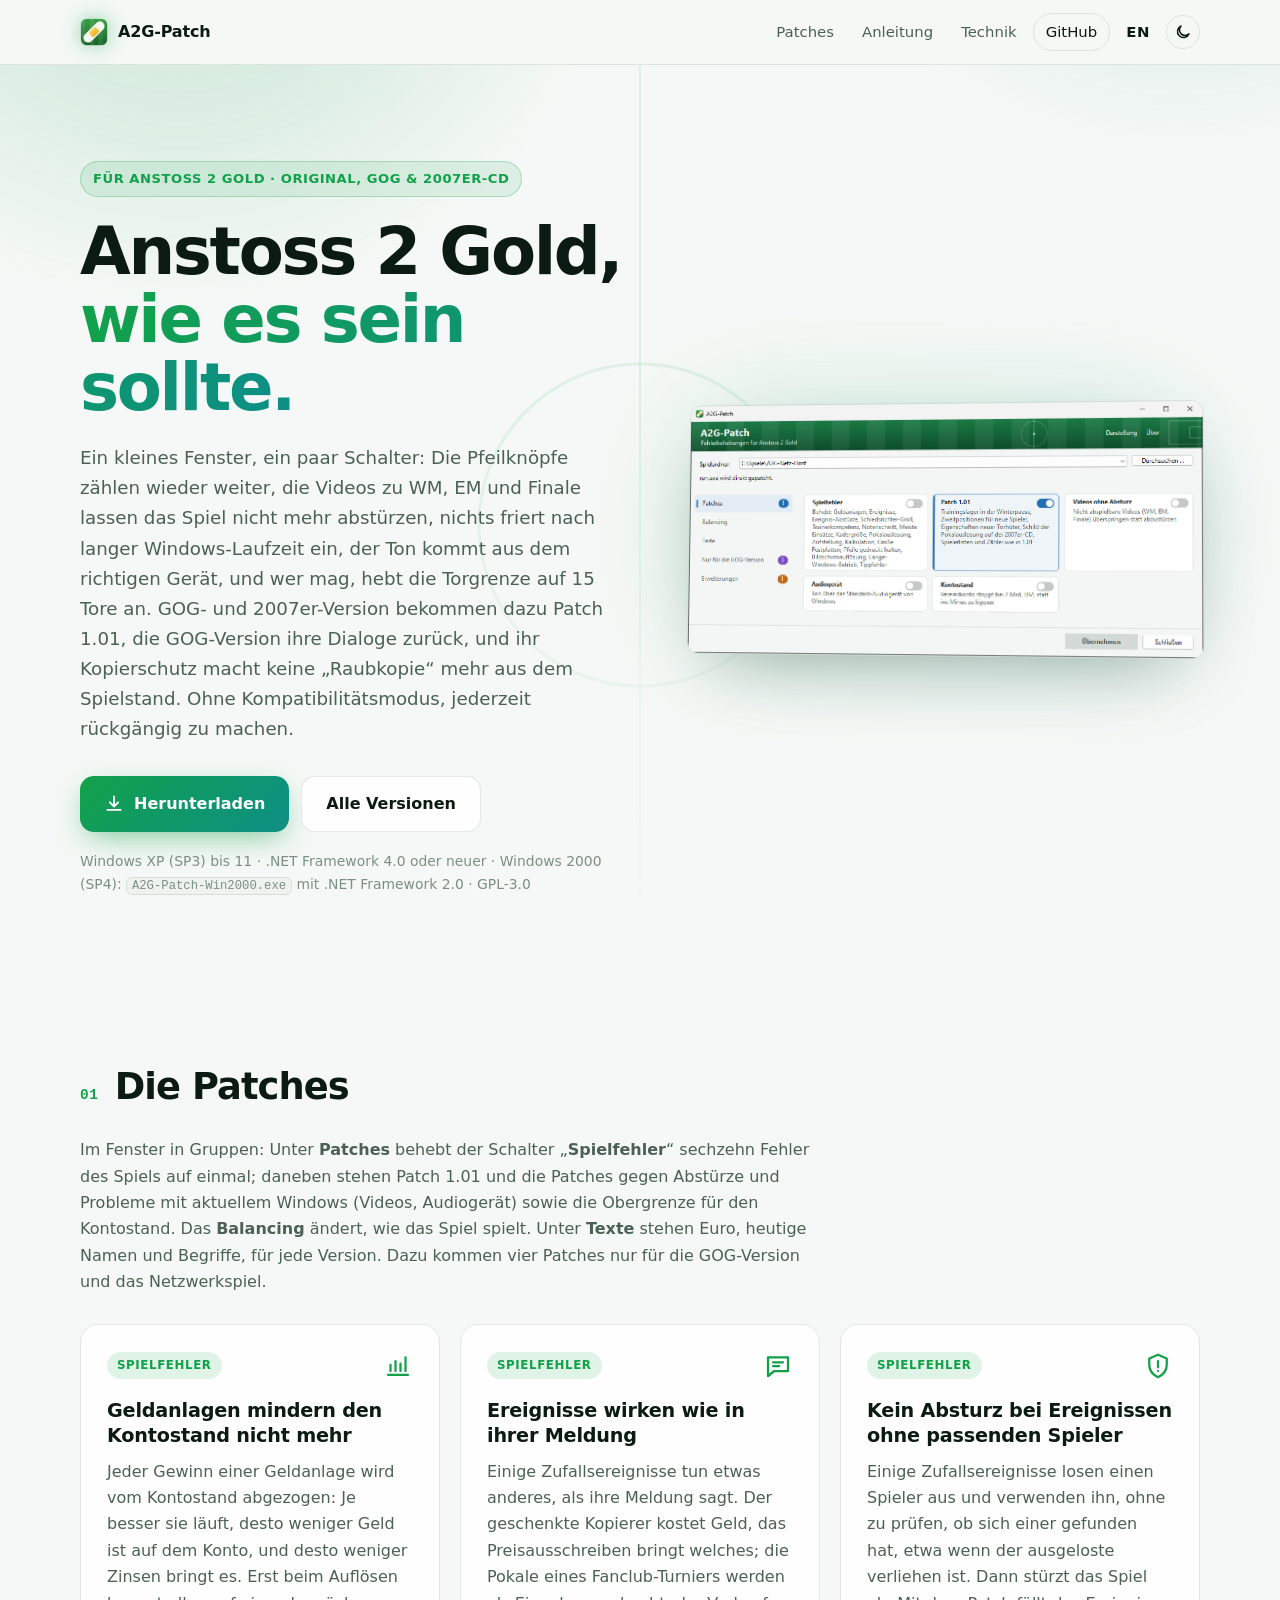
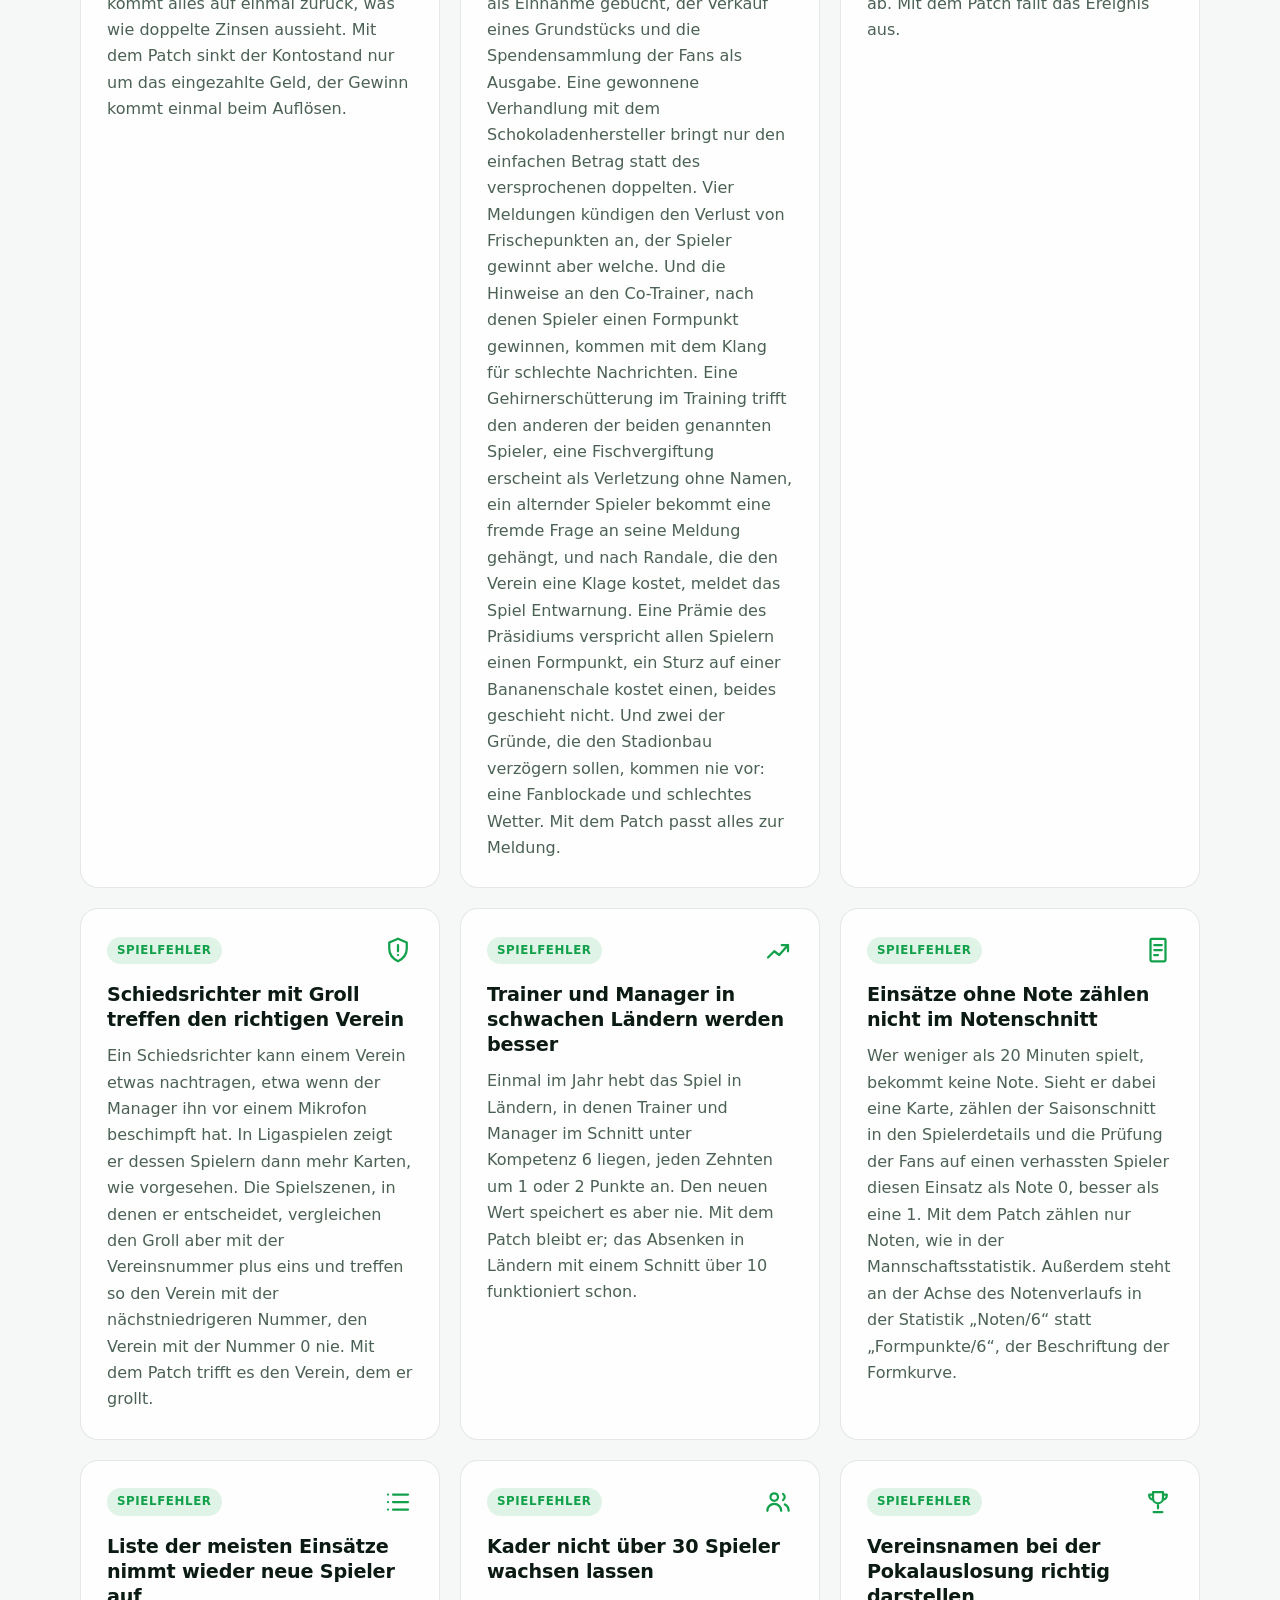
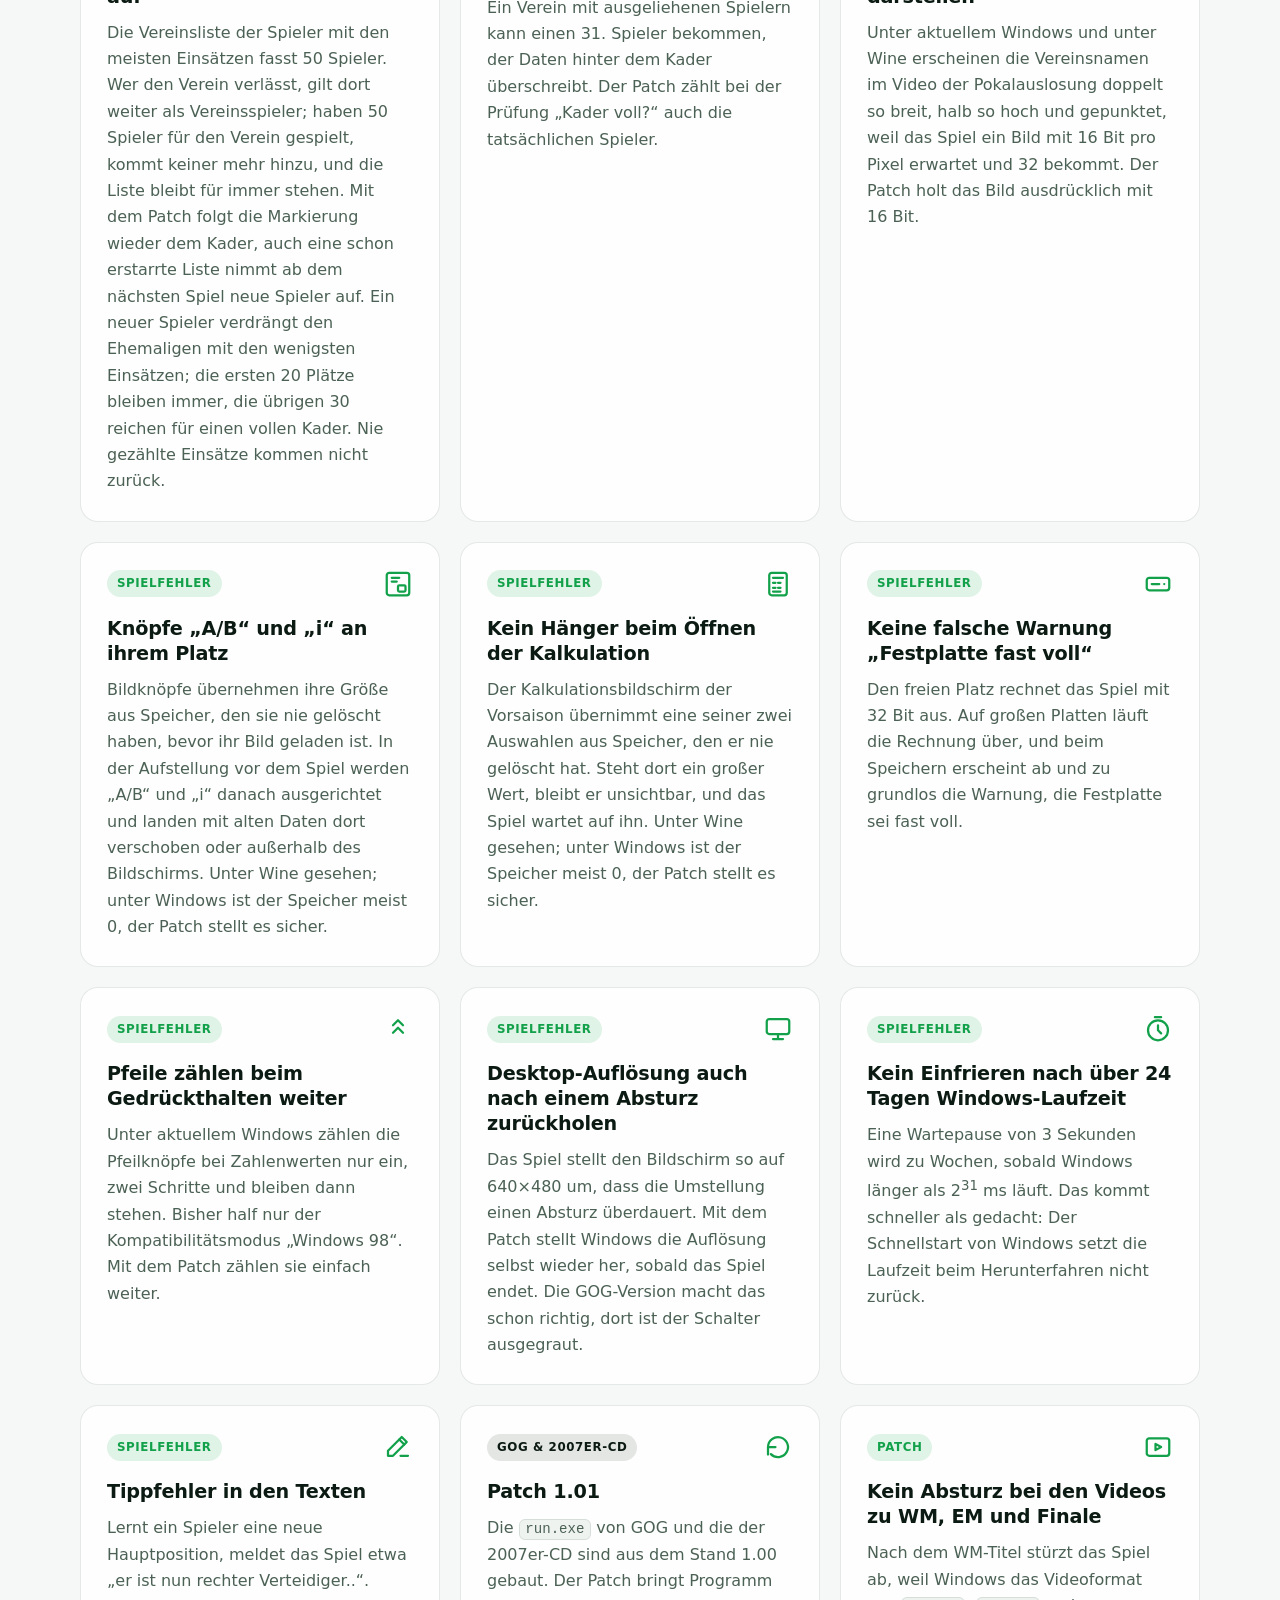
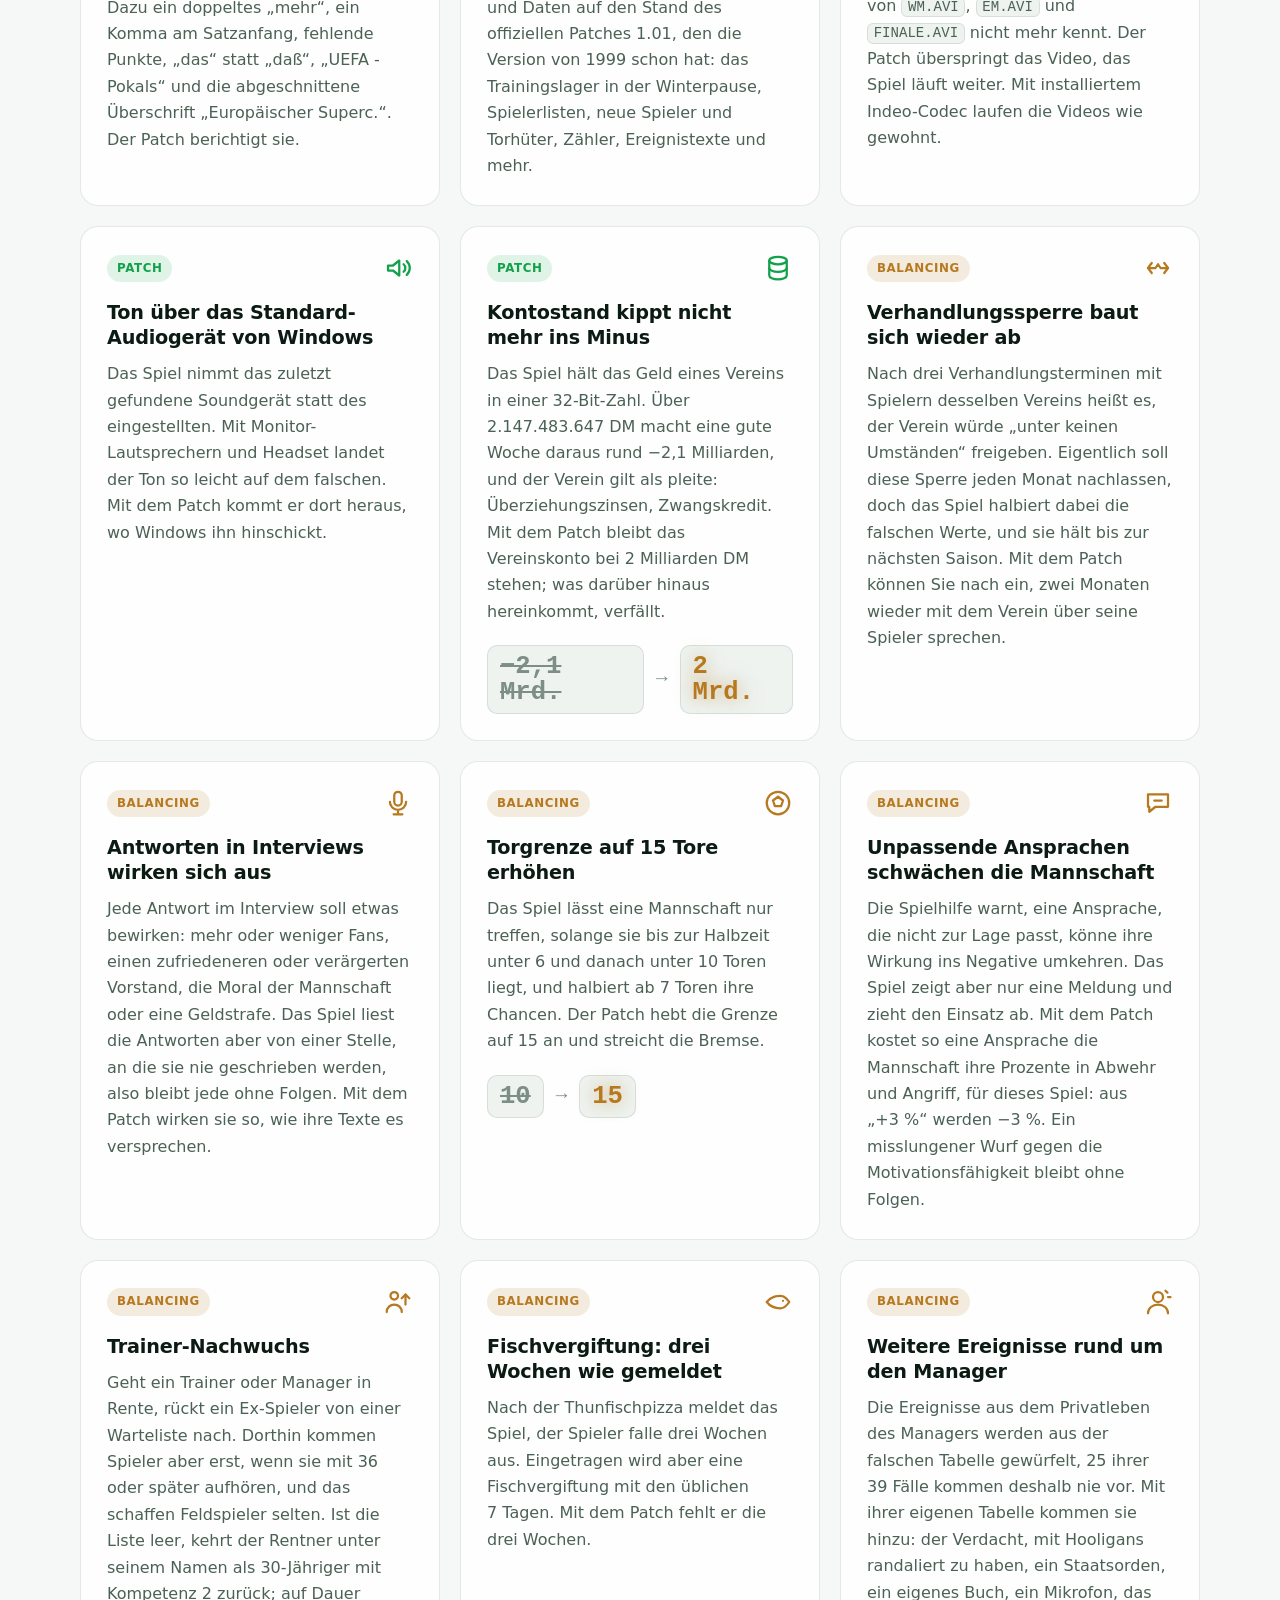
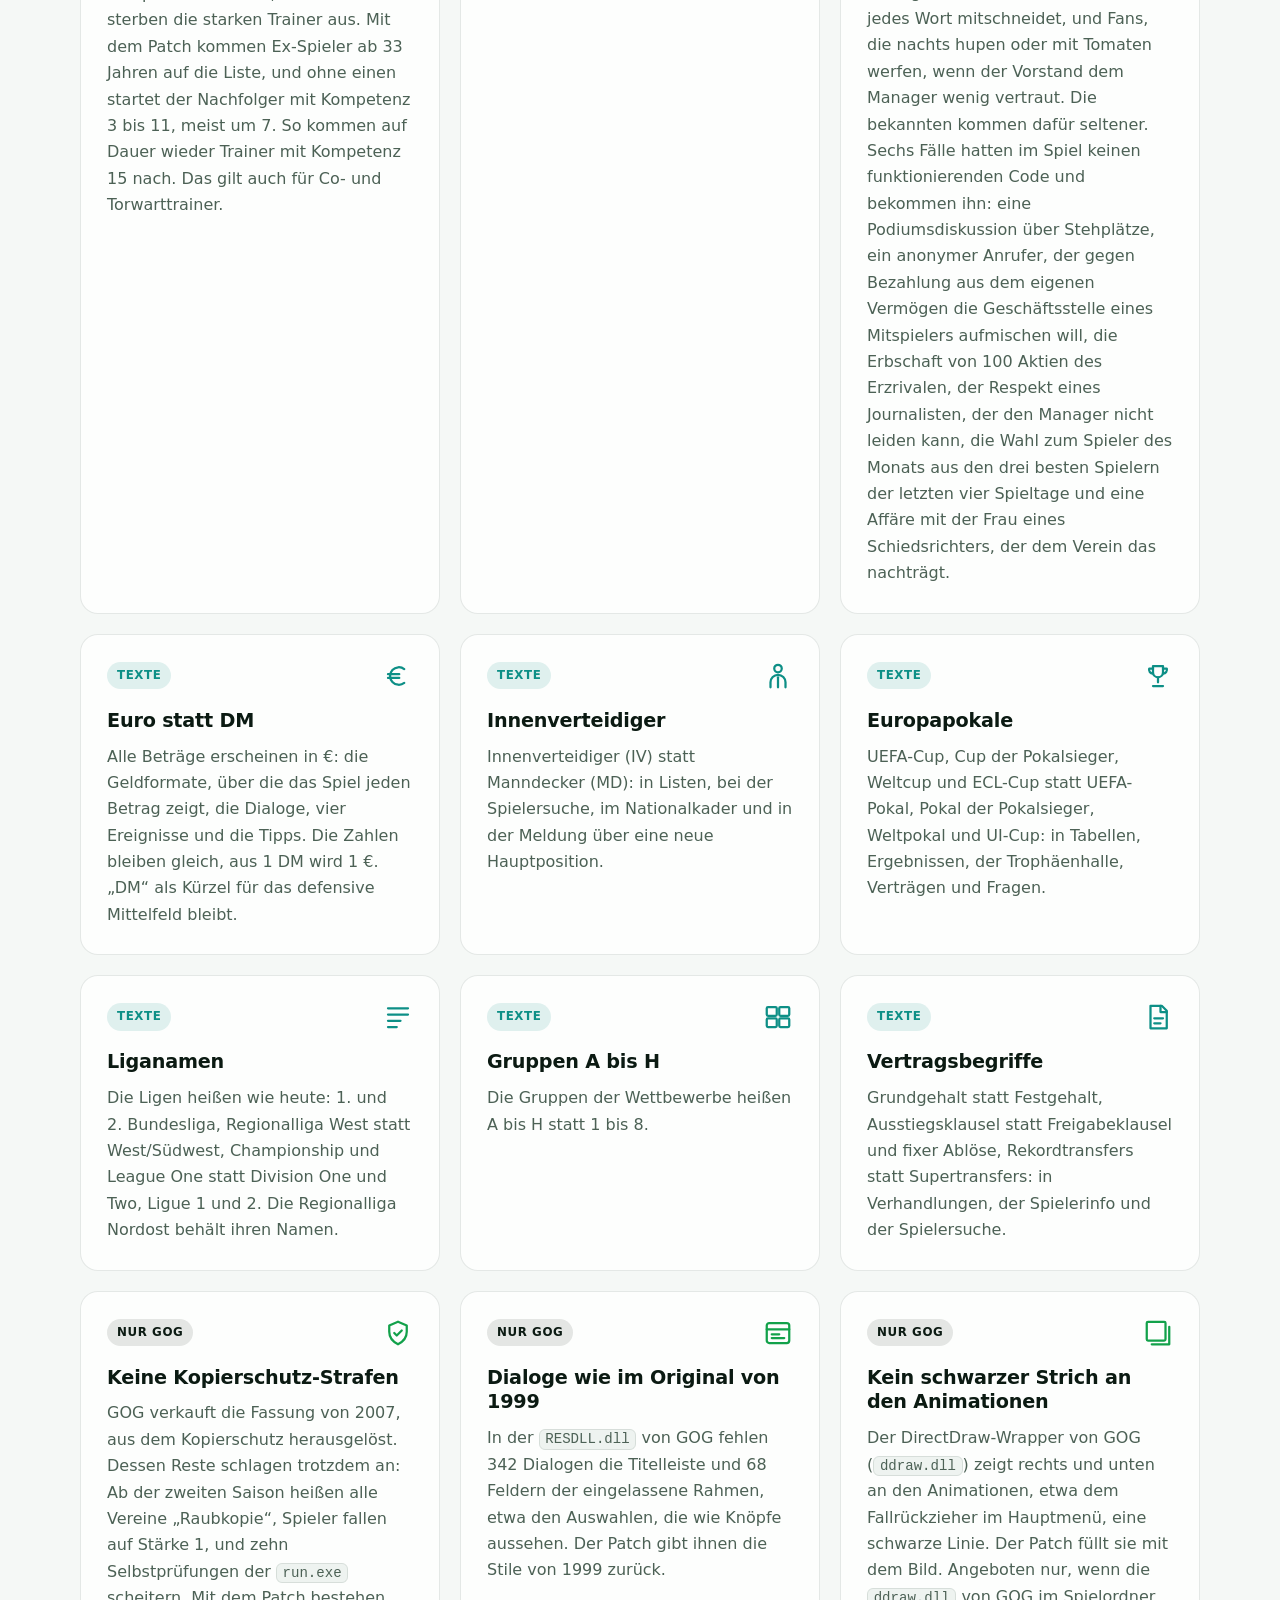
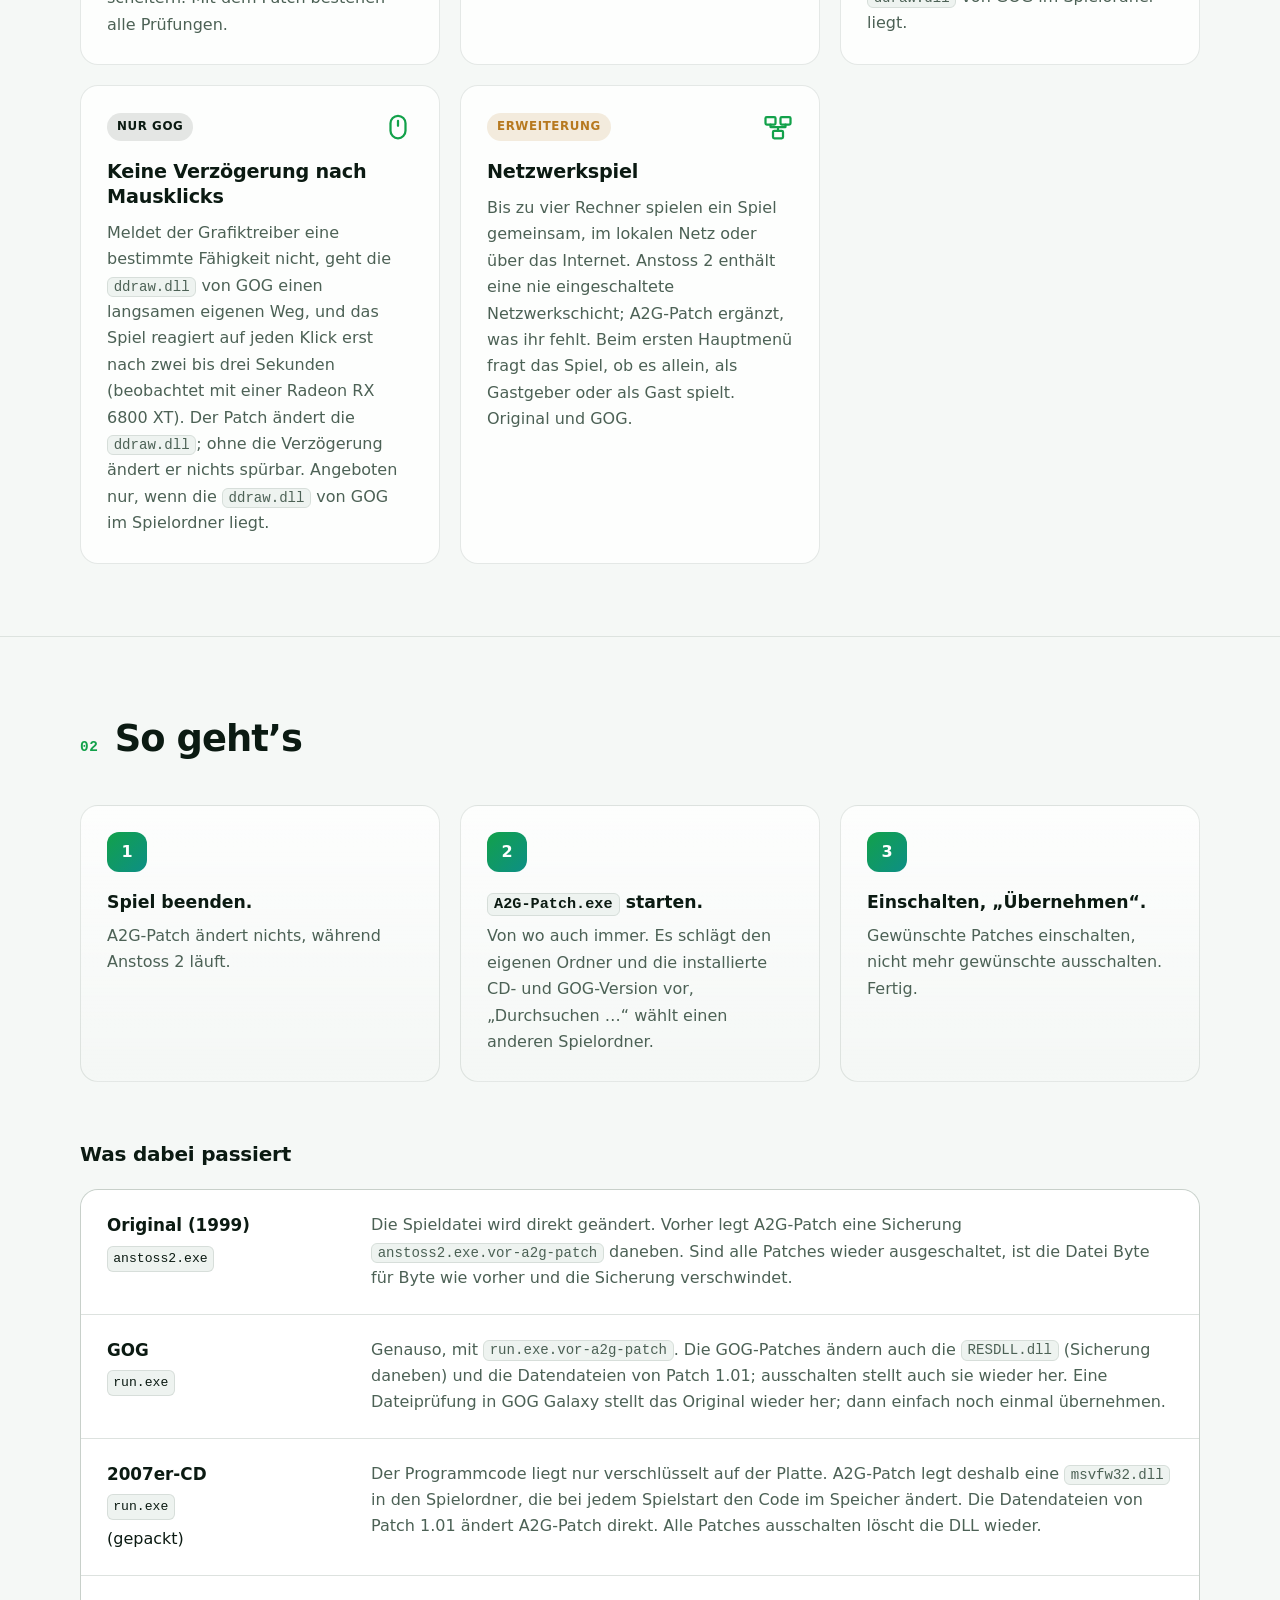
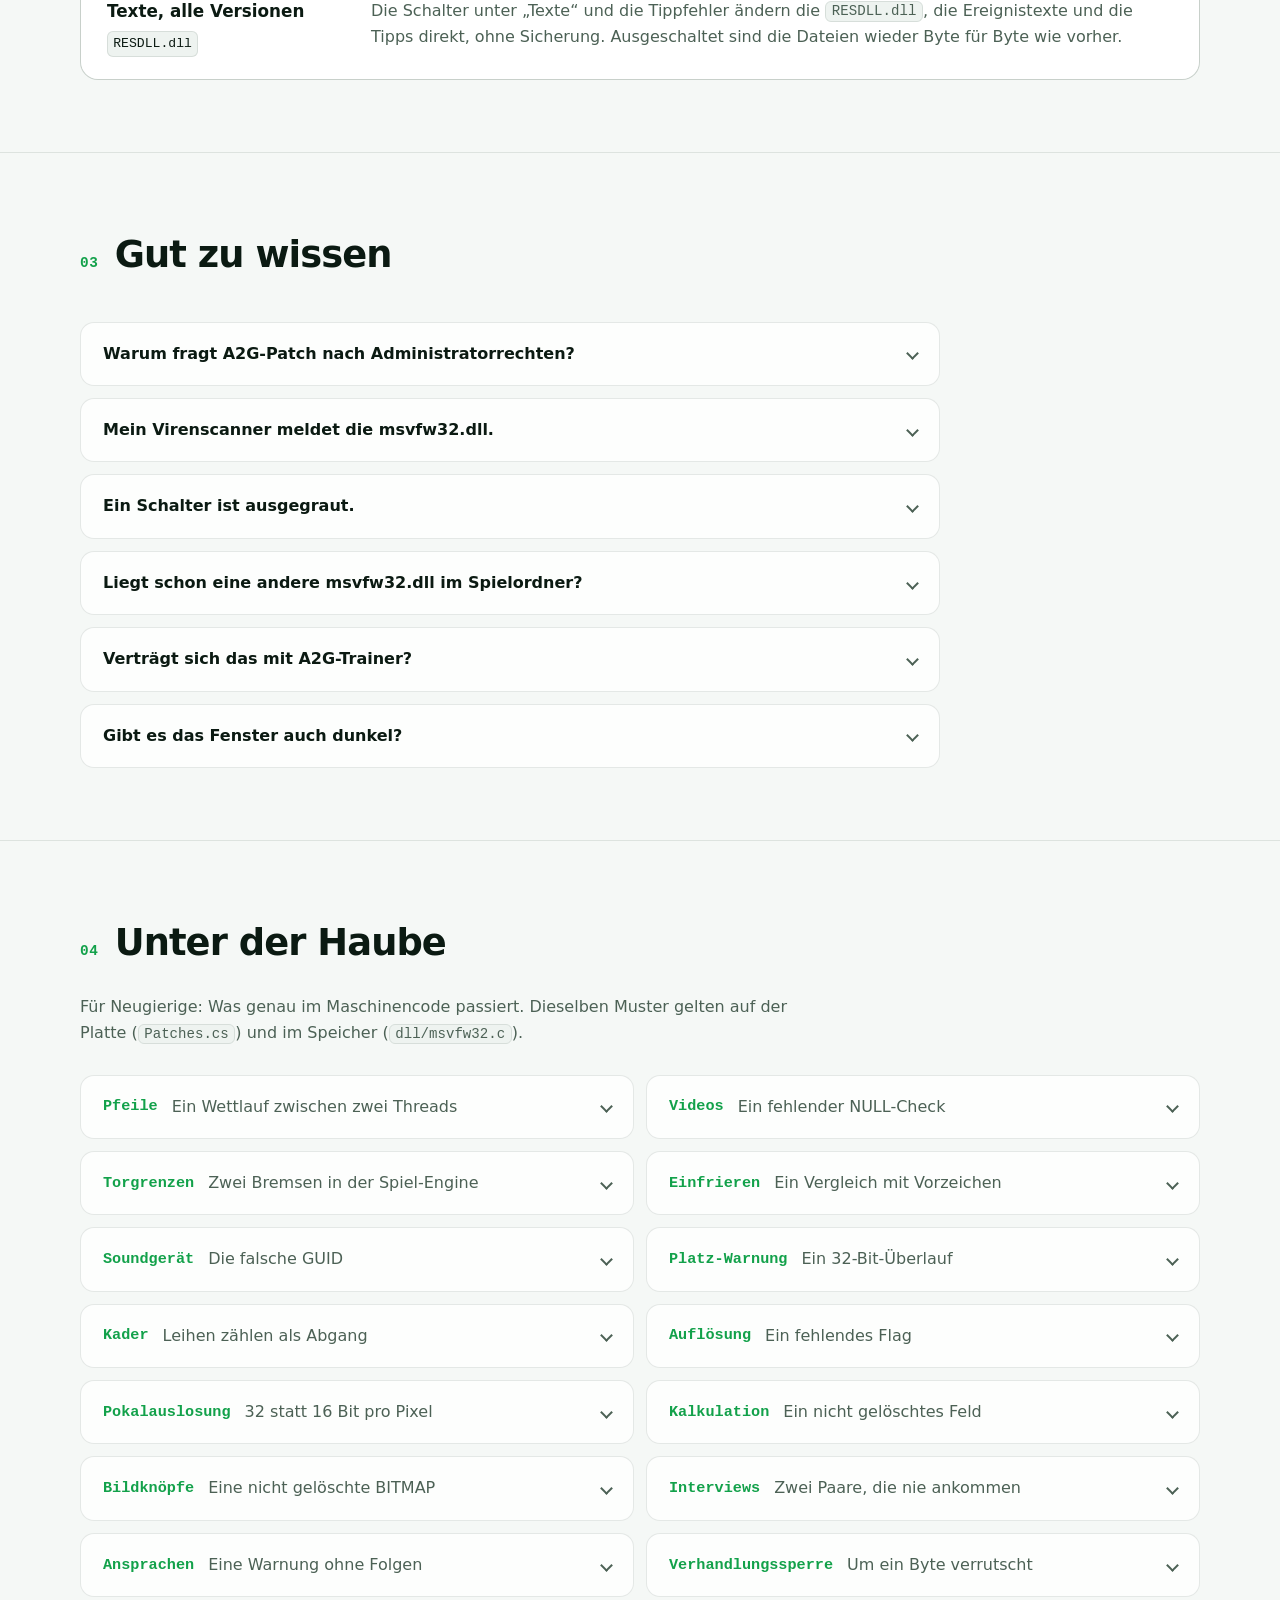
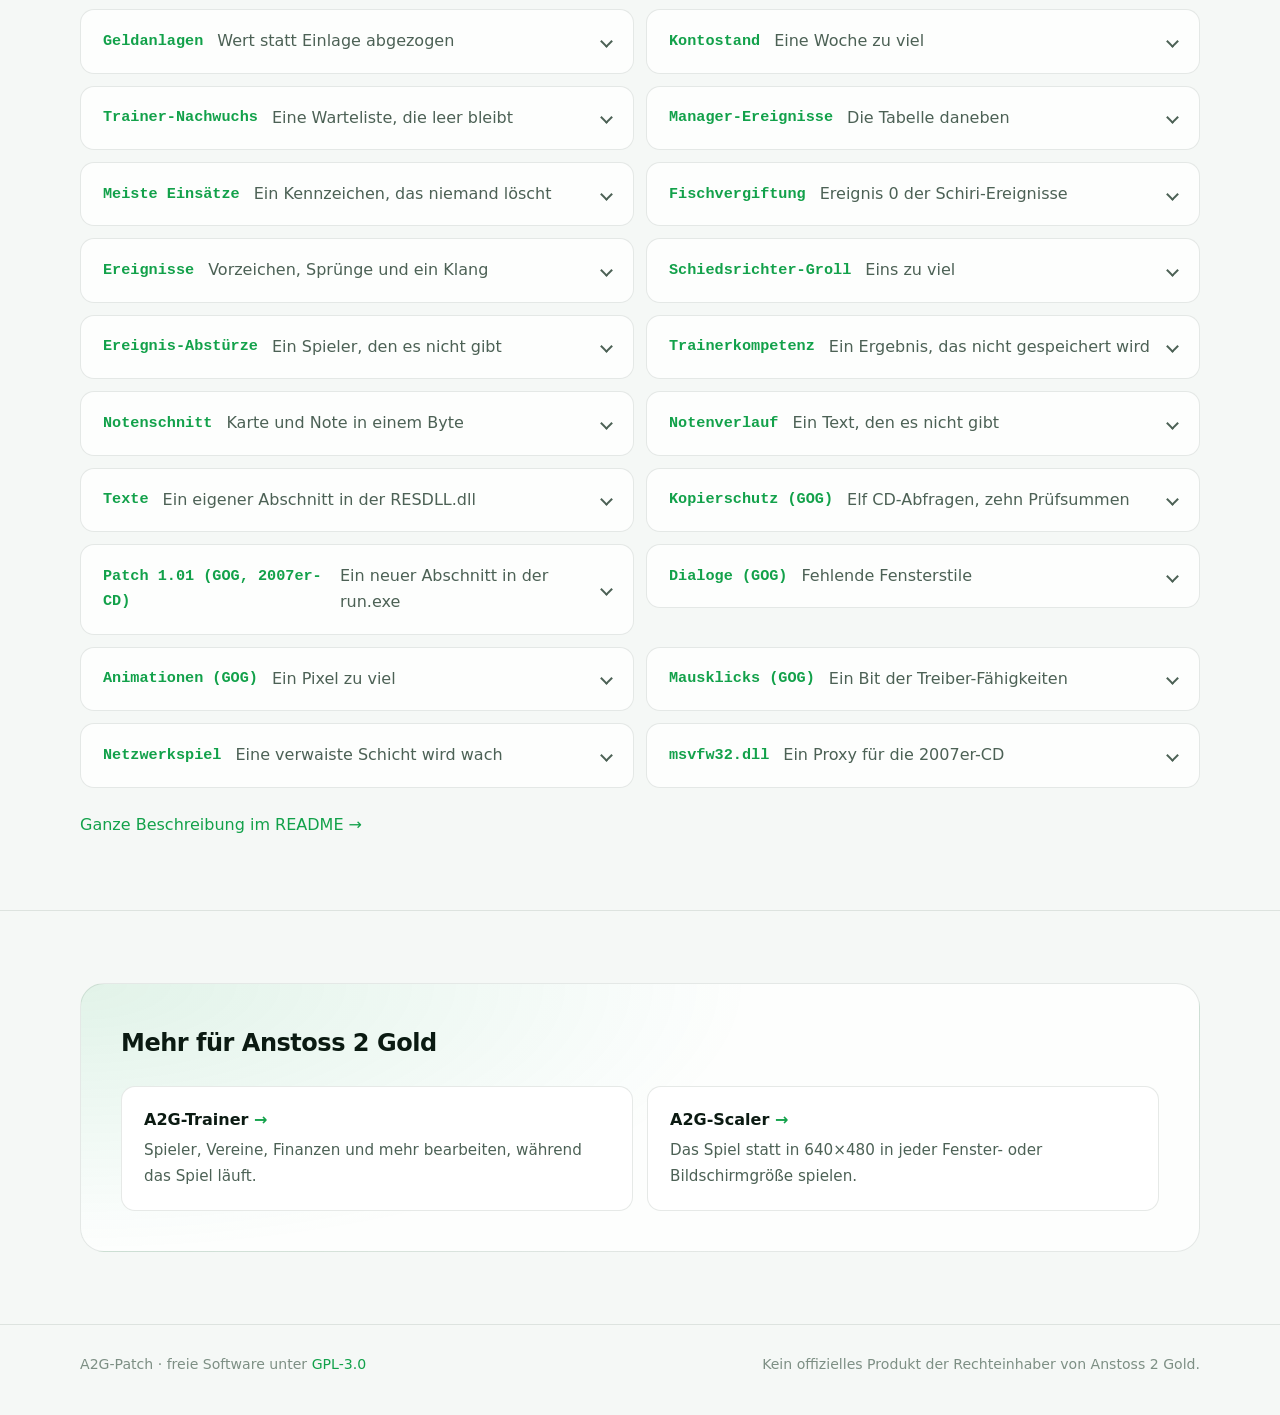
==== commit 2fc70d65: "Add a Windows 2000 build: same sources against .NET Framework 2.0, replacements for newer framework " ====
--- a/site/index.html
+++ b/site/index.html
@@ -59,7 +59,7 @@
 <section id="patches" class="section">
   <div class="wrap">
     <h2 class="section-title"><span>01</span>Die Patches</h2>
-    <p class="intro">Im Fenster in Gruppen: Unter <b>Patches</b> behebt der Schalter „<b>Spielfehler</b>“ sechzehn Fehler des Spiels auf einmal; daneben stehen Patch 1.01 und die Patches gegen Abstürze und Probleme mit aktuellem Windows (Videos, Audiogerät) sowie die Obergrenze für den Kontostand. Das <b>Balancing</b> ändert, wie das Spiel spielt. Unter <b>Texte</b> stehen Euro, heutige Namen und Begriffe, für jede Version. Dazu kommen vier Patches nur für die GOG-Version.</p>
+    <p class="intro">Im Fenster in Gruppen: Unter <b>Patches</b> behebt der Schalter „<b>Spielfehler</b>“ sechzehn Fehler des Spiels auf einmal; daneben stehen Patch 1.01 und die Patches gegen Abstürze und Probleme mit aktuellem Windows (Videos, Audiogerät) sowie die Obergrenze für den Kontostand. Das <b>Balancing</b> ändert, wie das Spiel spielt. Unter <b>Texte</b> stehen Euro, heutige Namen und Begriffe, für jede Version. Dazu kommen vier Patches nur für die GOG-Version und das Netzwerkspiel.</p>
     <div class="cards">
       <article class="card">
         <div class="card-head">
@@ -363,6 +363,14 @@
         </div>
         <h3>Keine Verzögerung nach Mausklicks</h3>
         <p>Meldet der Grafiktreiber eine bestimmte Fähigkeit nicht, geht die <code>ddraw.dll</code> von GOG einen langsamen eigenen Weg, und das Spiel reagiert auf jeden Klick erst nach zwei bis drei Sekunden (beobachtet mit einer Radeon RX 6800 XT). Der Patch ändert die <code>ddraw.dll</code>; ohne die Verzögerung ändert er nichts spürbar. Angeboten nur, wenn die <code>ddraw.dll</code> von GOG im Spielordner liegt.</p>
+      </article>
+      <article class="card">
+        <div class="card-head">
+          <span class="tag tag-opt">Erweiterung</span>
+          <svg class="icon" viewBox="0 0 24 24" aria-hidden="true"><rect x="2" y="4" width="8" height="6" rx="1"/><rect x="14" y="4" width="8" height="6" rx="1"/><rect x="8" y="15" width="8" height="6" rx="1"/><path d="M6 10v2h12v-2M12 12v3"/></svg>
+        </div>
+        <h3>Netzwerkspiel</h3>
+        <p>Bis zu vier Rechner spielen ein Spiel gemeinsam, im lokalen Netz oder über das Internet. Anstoss&nbsp;2 enthält eine nie eingeschaltete Netzwerkschicht; A2G-Patch ergänzt, was ihr fehlt. Beim ersten Hauptmenü fragt das Spiel, ob es allein, als Gastgeber oder als Gast spielt. Original und GOG.</p>
       </article>
     </div>
   </div>
@@ -629,6 +637,10 @@
 <pre><code>shr eax,9 / and eax,ebp  →  mov eax,1</code></pre>
       </details>
       <details class="tech-item">
+        <summary><b>Netzwerkspiel</b><span>Eine verwaiste Schicht wird wach</span></summary>
+        <p>Das Spiel trennt Server und Client: Datenzugriffe fragen „bin ich Server?“ und holen sonst beim Server, nur der Server simuliert, und ein Verteiler kennt Anfragen, Antworten, Aufgaben und die Übertragung des Spielstands. Es fehlte die Laufzeit: DirectPlay wurde nie erzeugt, kein Thread sendete, niemand rief die Empfangsschleife. Die <code>msvfw32.dll</code> schickt die Pakete per TCP, liefert sie über ein kleines Objekt mit der Schnittstelle von DirectPlay&nbsp;1 aus und gleicht den Spielstand vor jedem Schritt mit den Gästen ab.</p>
+      </details>
+      <details class="tech-item">
         <summary><b>msvfw32.dll</b><span>Ein Proxy für die 2007er-CD</span></summary>
         <p><code>msvfw32</code> ist keine KnownDLL, also gewinnt die Kopie im Spielordner. Alle 47 Exporte springen an die echte DLL weiter, die erst beim ersten Aufruf geladen wird. Ein Thread wartet, bis der entpackte Code im Speicher liegt, und schreibt dann nur die aktivierten Patches. Ohne C-Laufzeit gebaut, damit sie auch unter Windows 2000 und XP lädt.</p>
       </details>
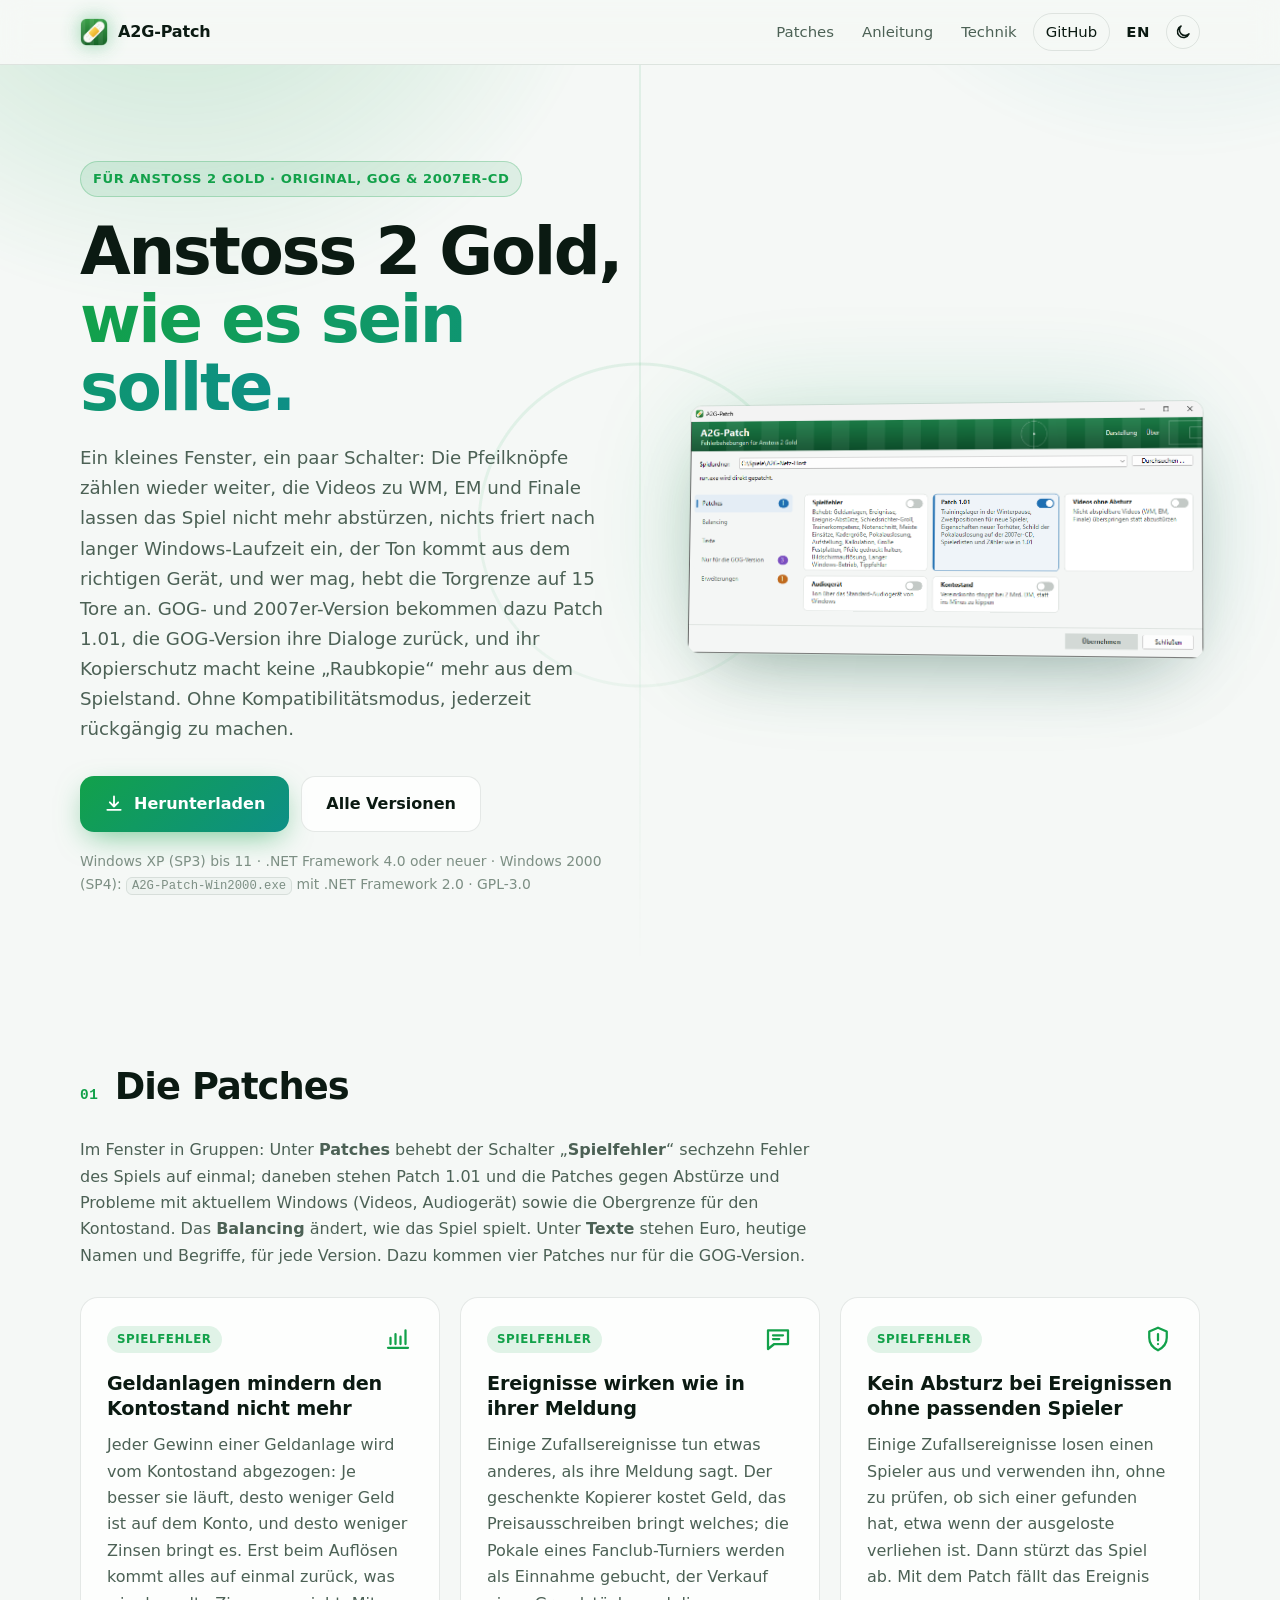
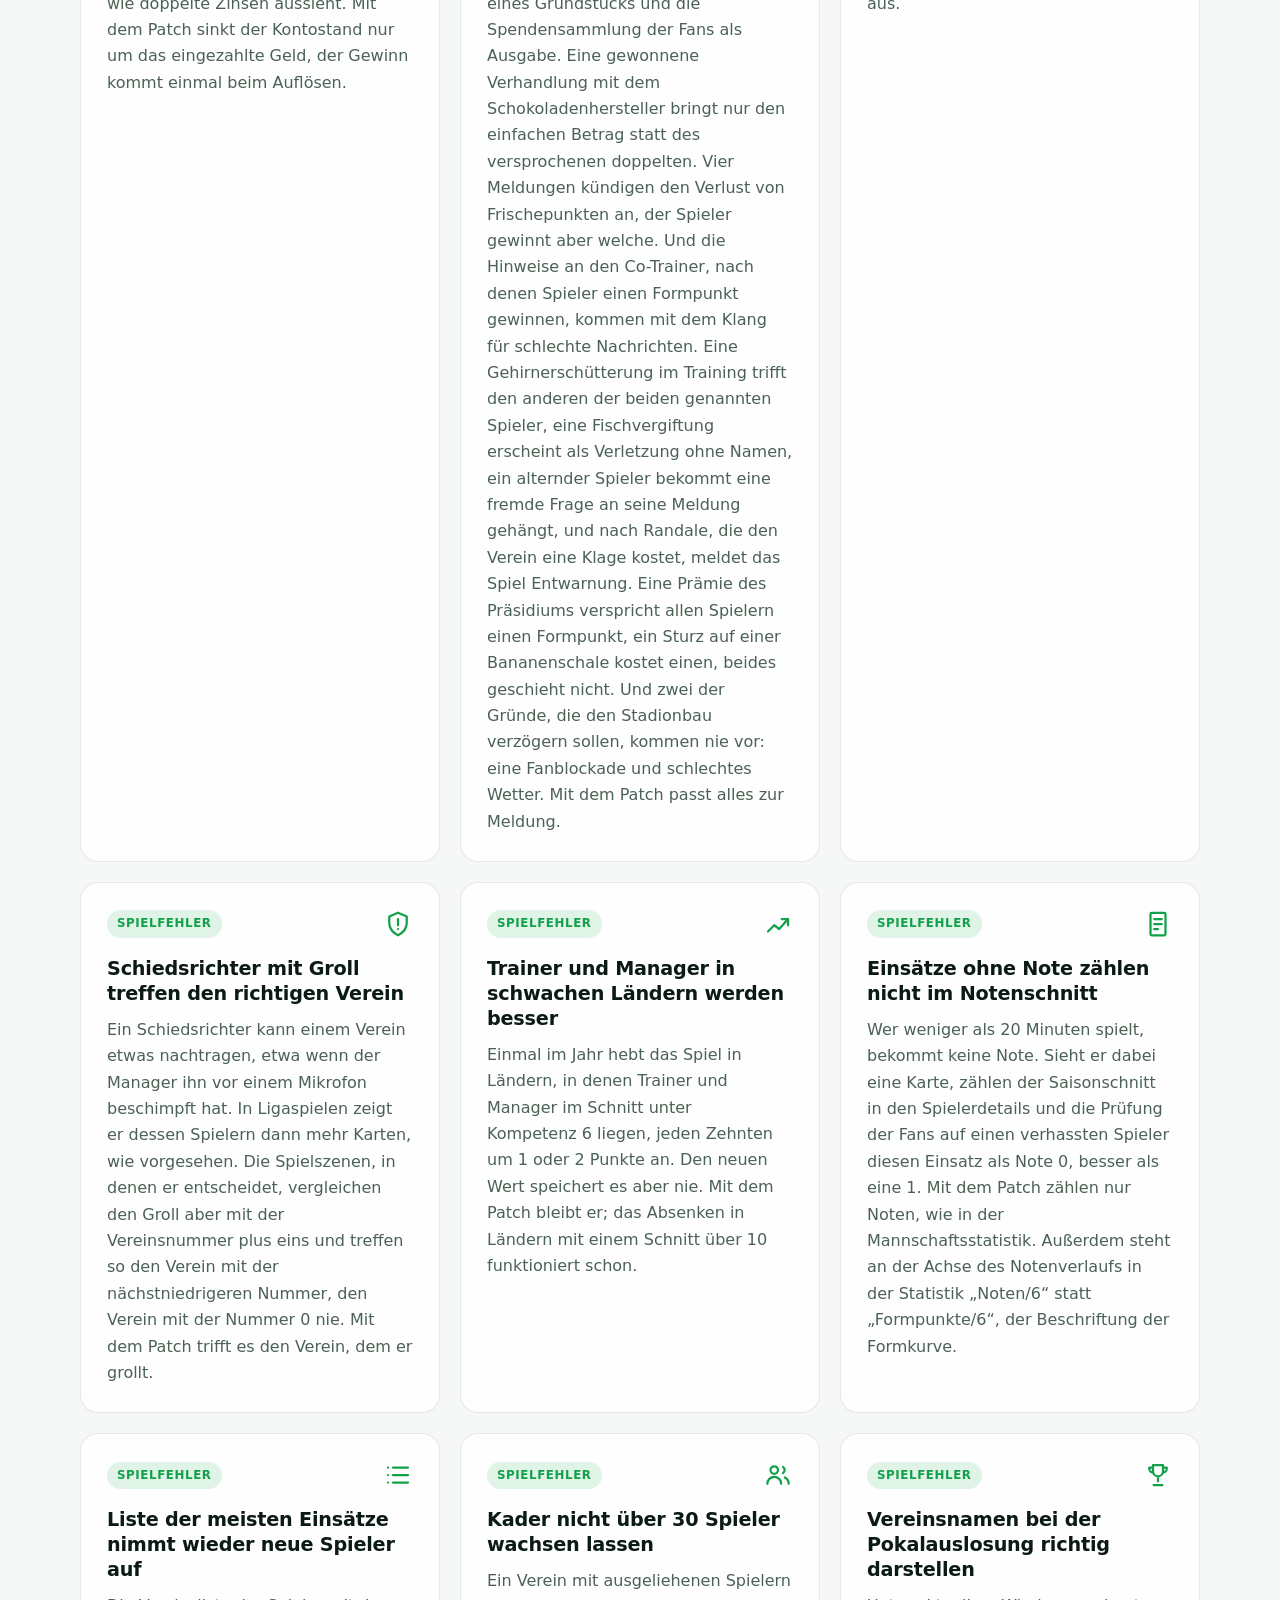
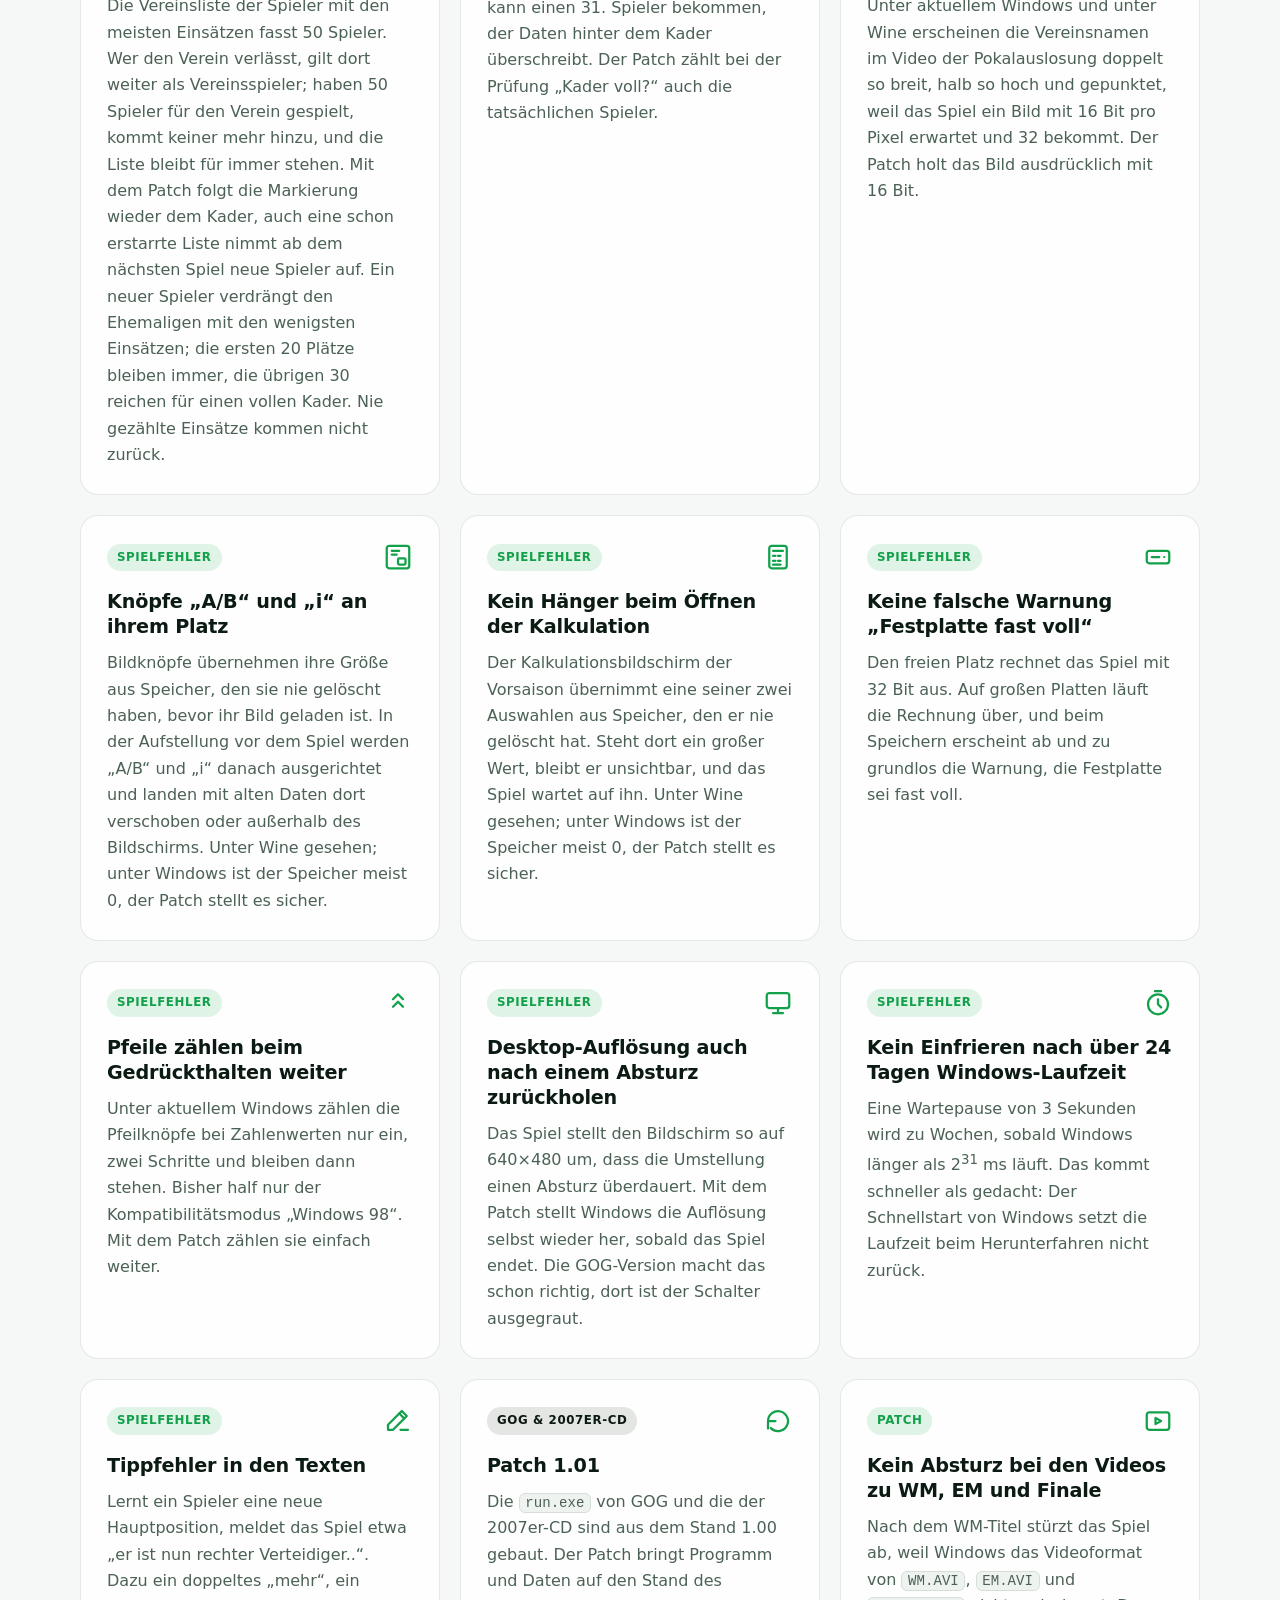
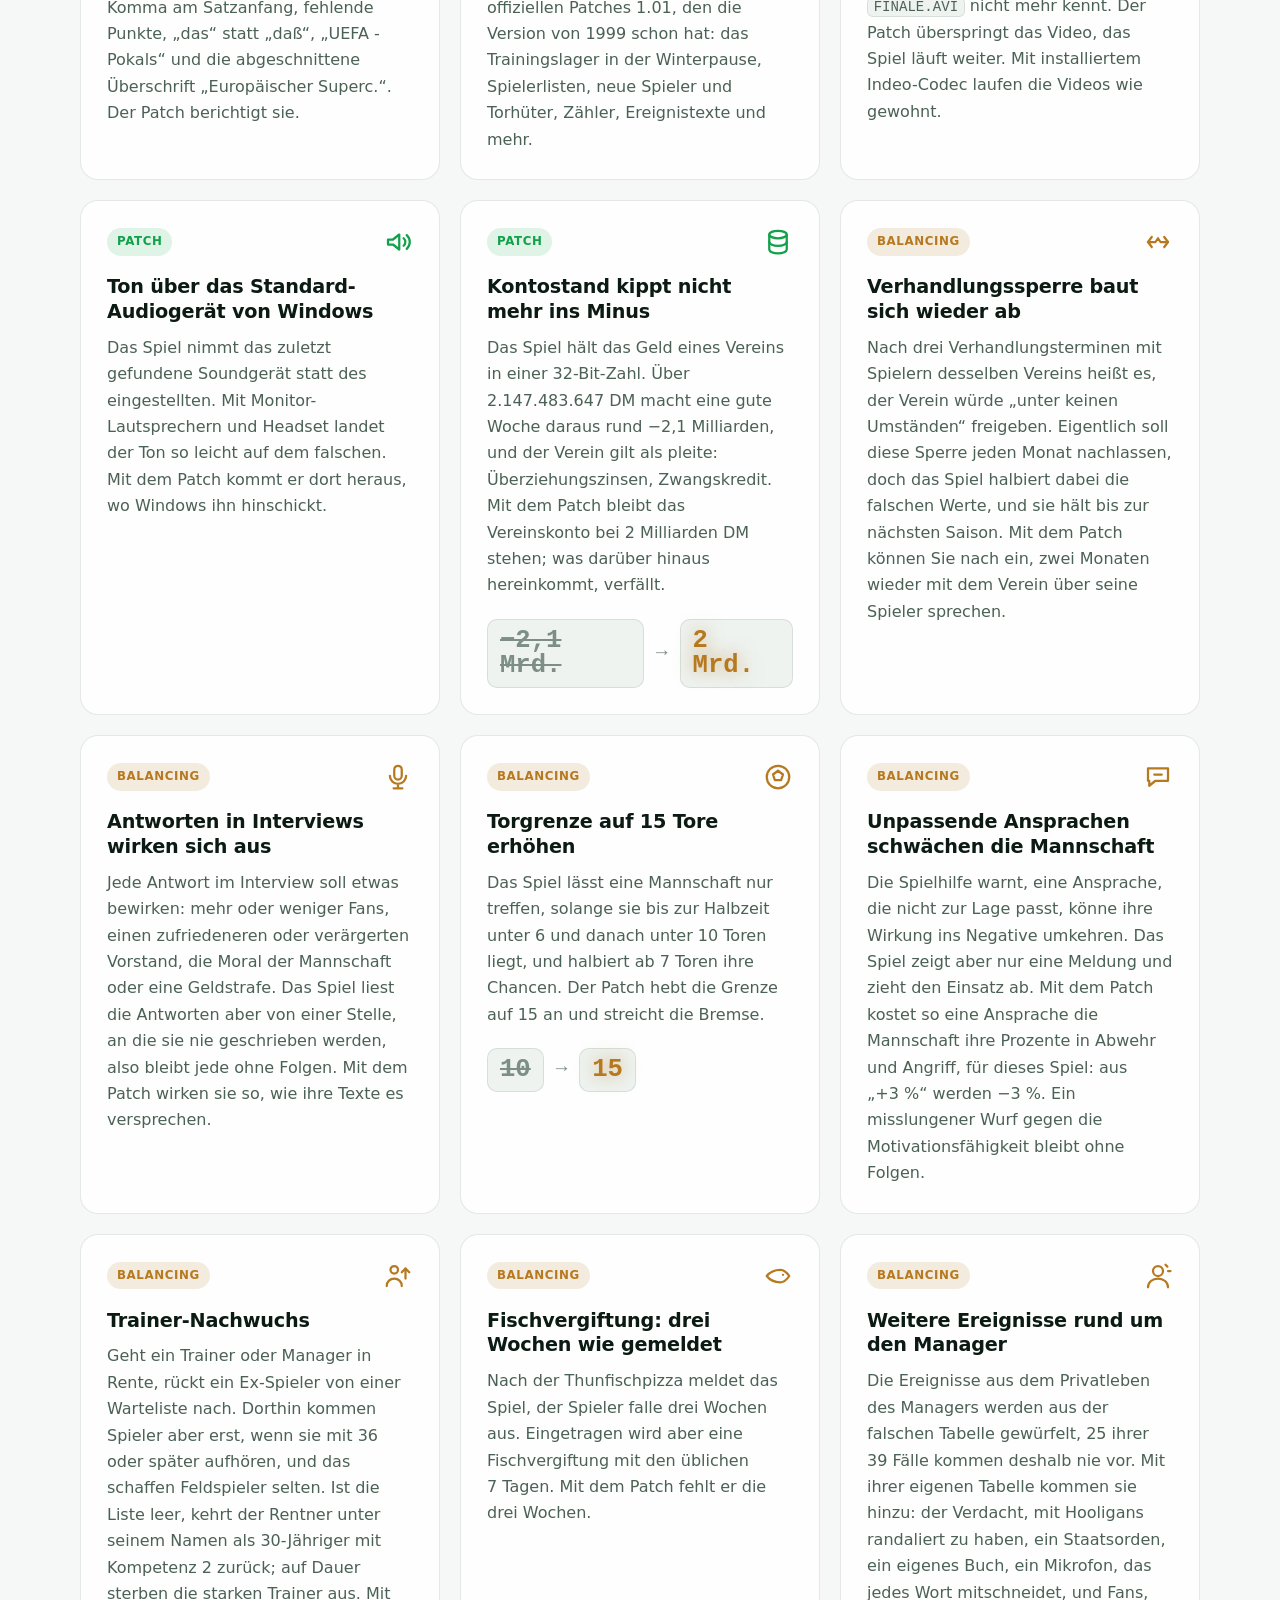
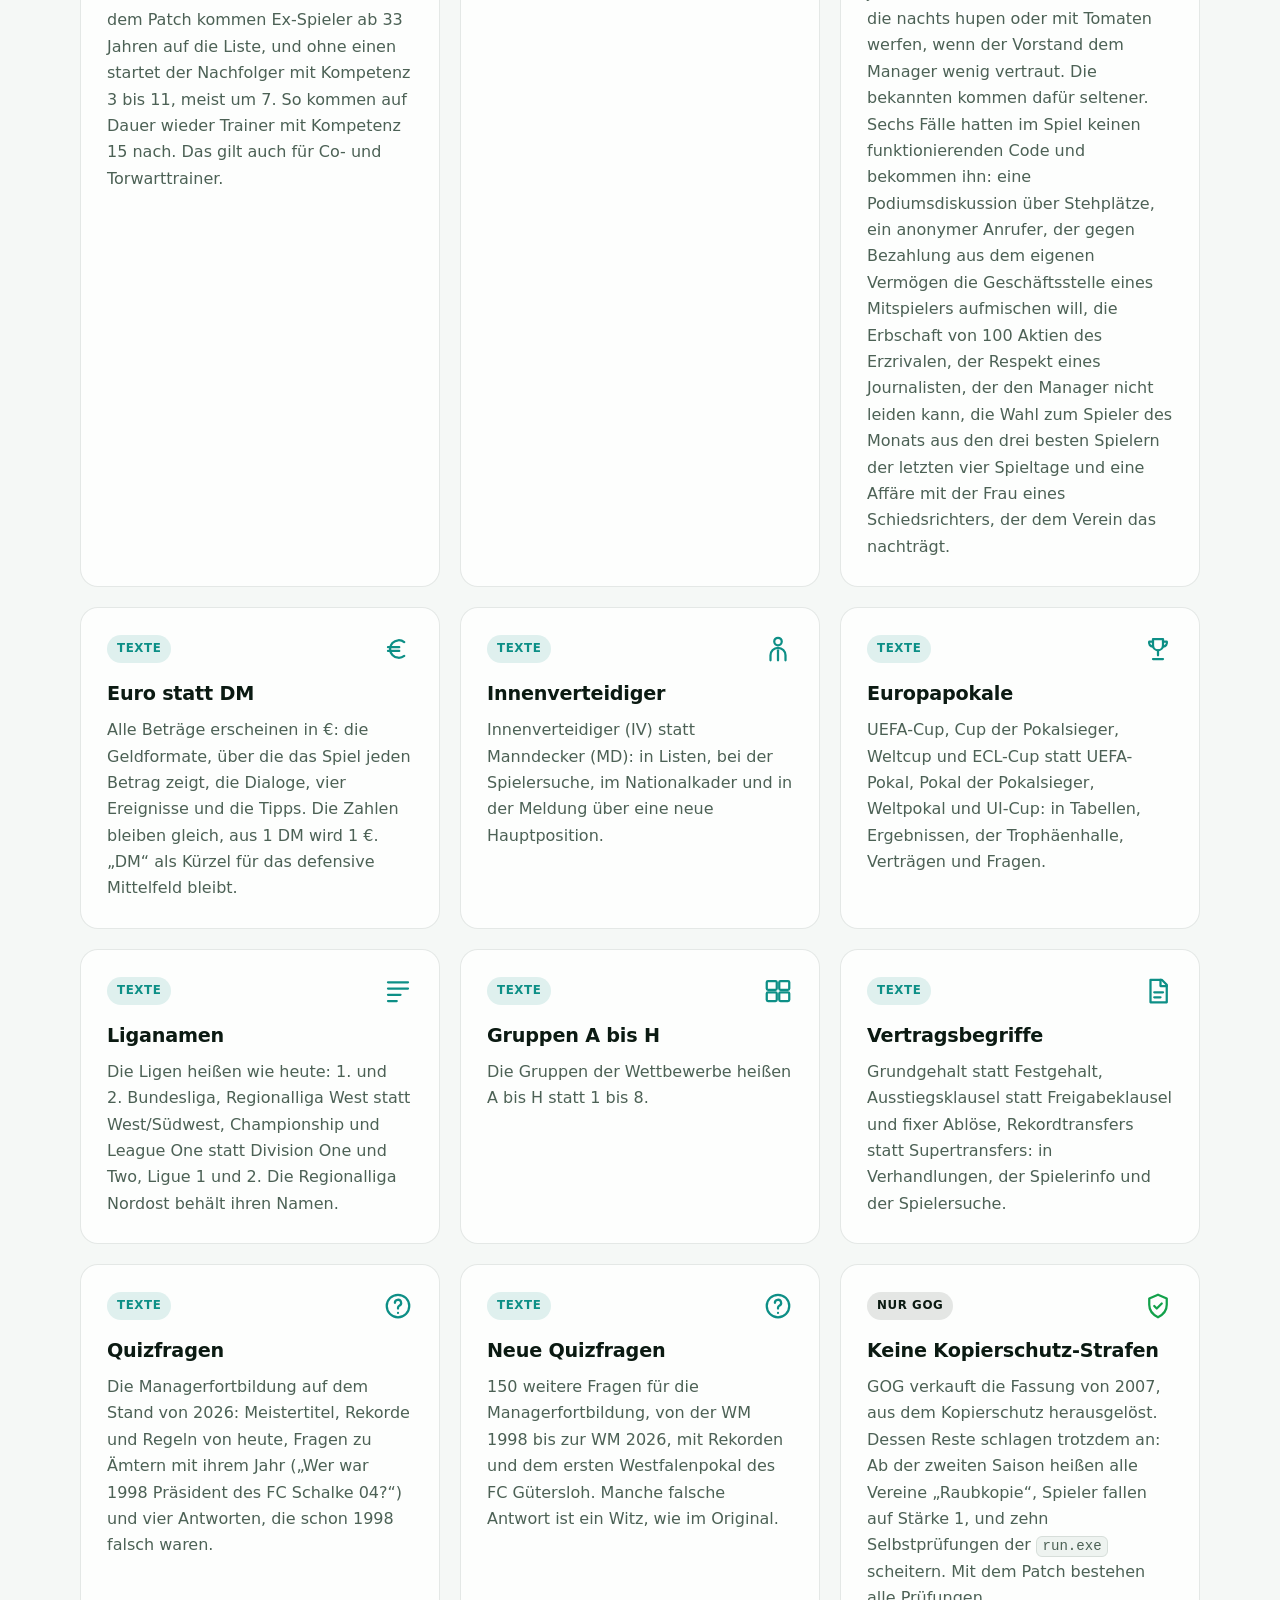
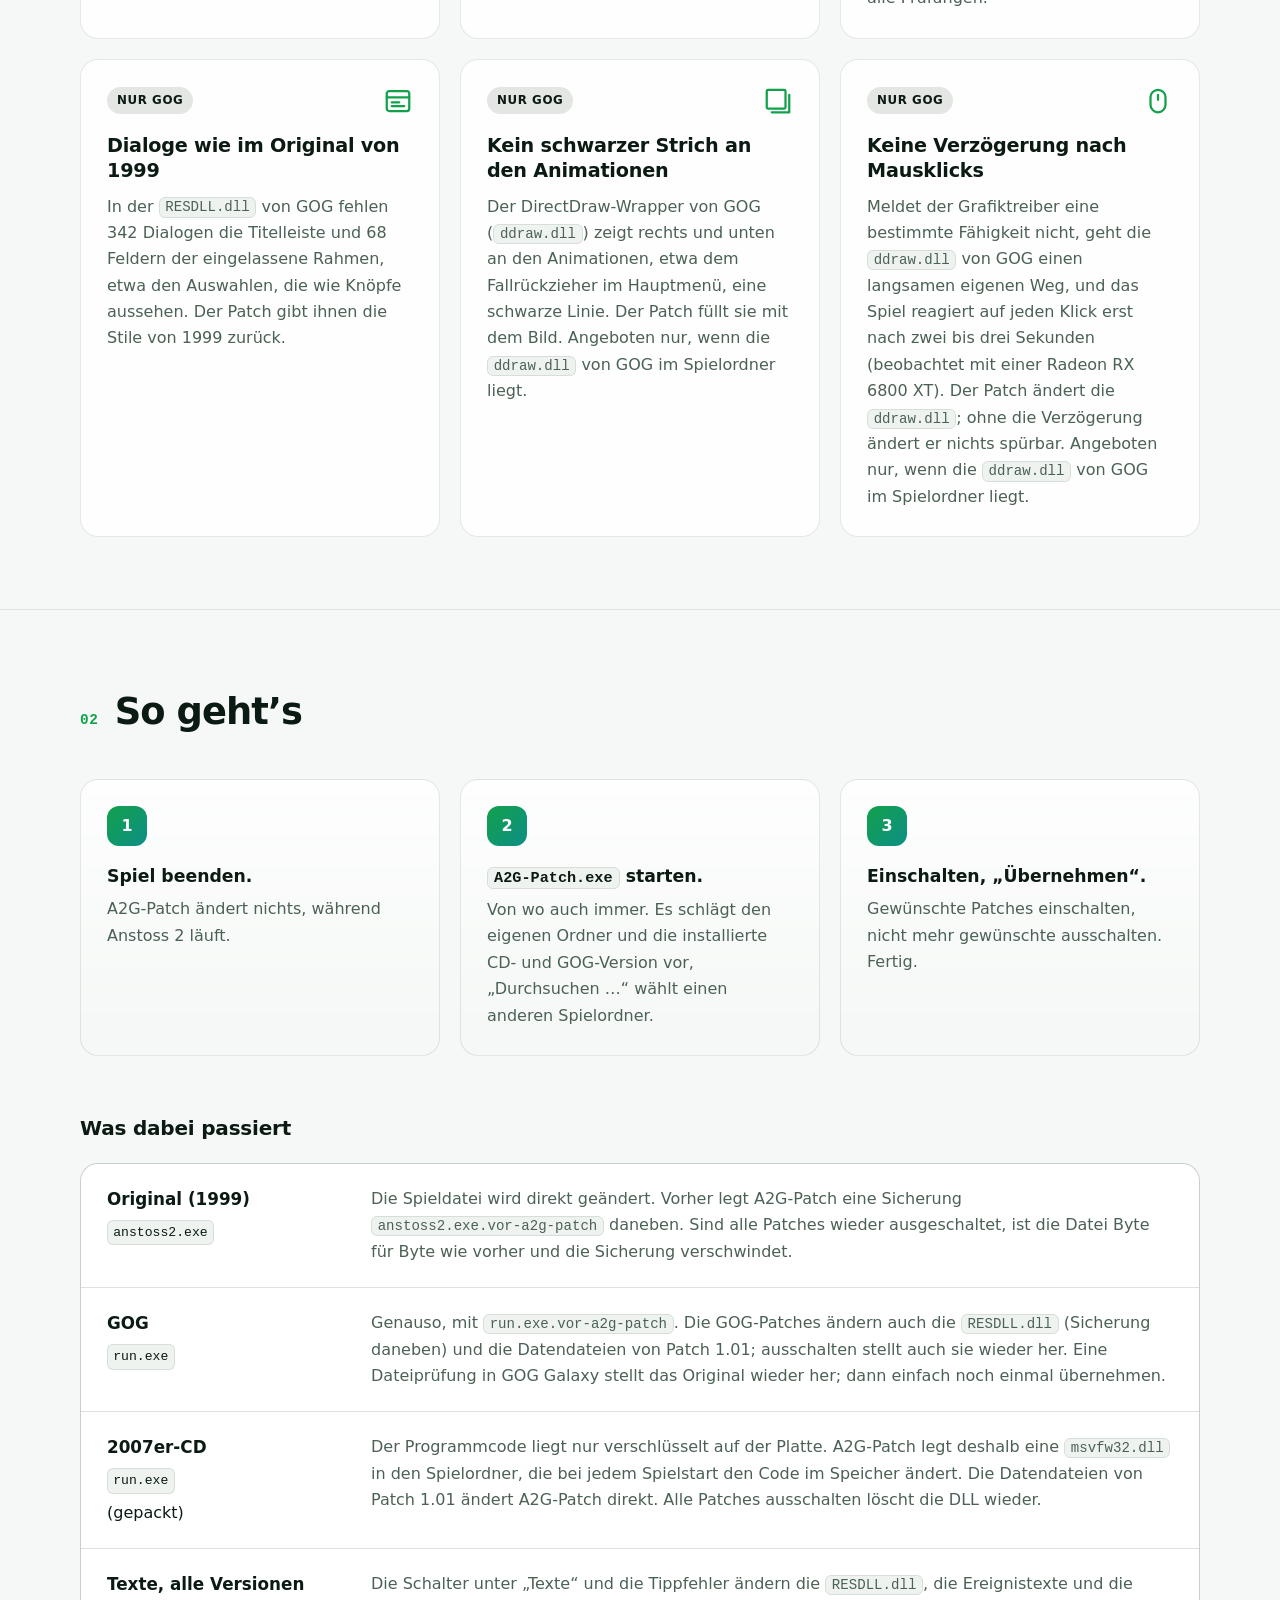
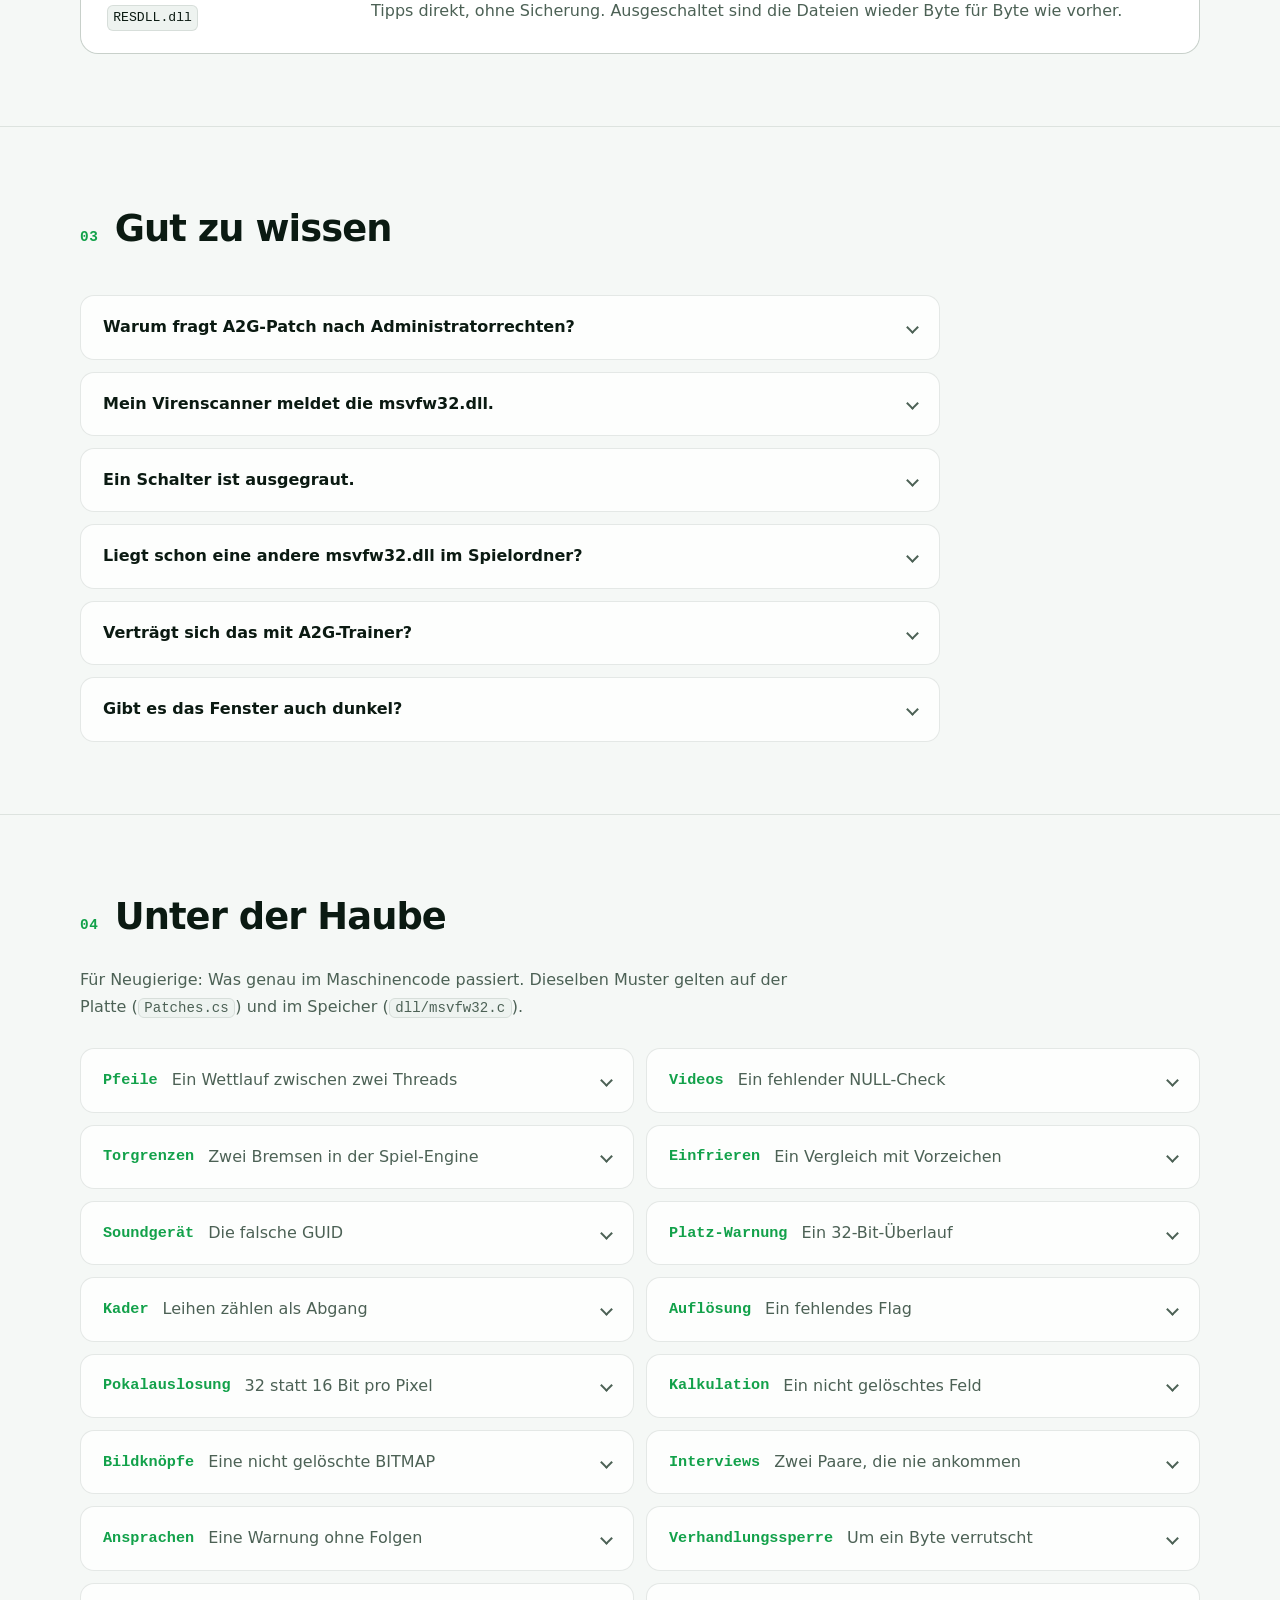
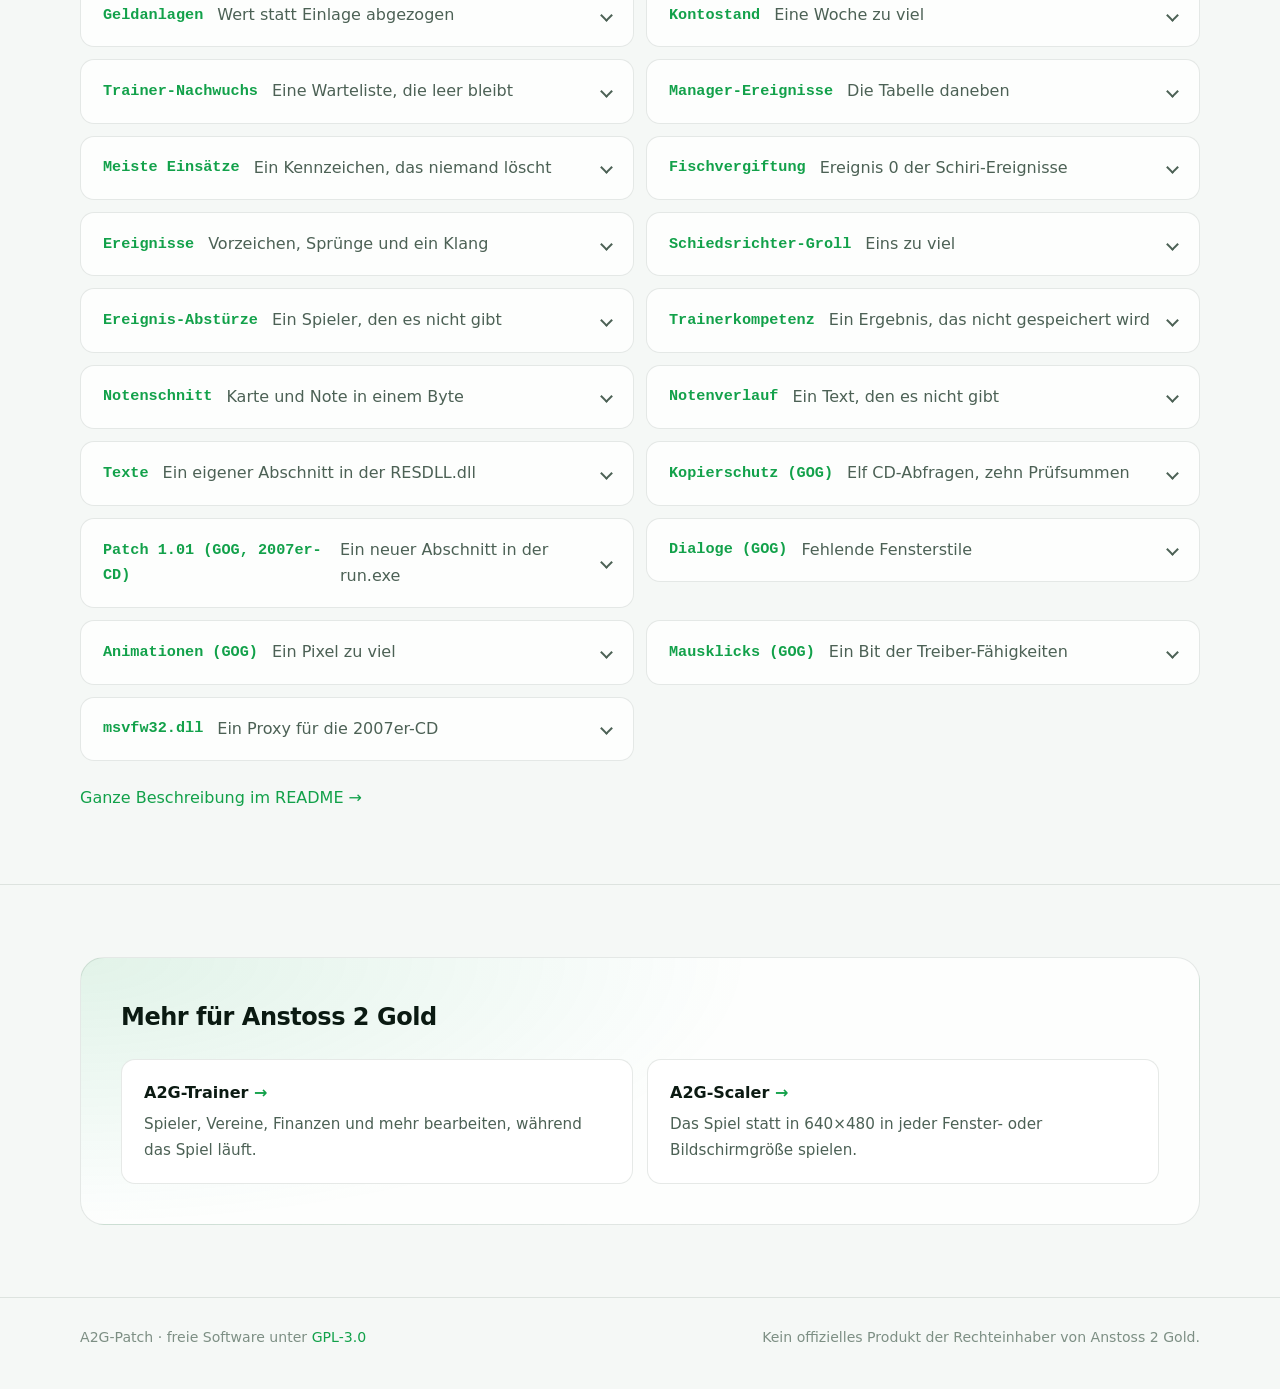
==== commit e1f5b4fa: "Add quiz switches: manager course questions brought up to date and 150 new questions" ====
--- a/site/index.html
+++ b/site/index.html
@@ -59,7 +59,7 @@
 <section id="patches" class="section">
   <div class="wrap">
     <h2 class="section-title"><span>01</span>Die Patches</h2>
-    <p class="intro">Im Fenster in Gruppen: Unter <b>Patches</b> behebt der Schalter „<b>Spielfehler</b>“ sechzehn Fehler des Spiels auf einmal; daneben stehen Patch 1.01 und die Patches gegen Abstürze und Probleme mit aktuellem Windows (Videos, Audiogerät) sowie die Obergrenze für den Kontostand. Das <b>Balancing</b> ändert, wie das Spiel spielt. Unter <b>Texte</b> stehen Euro, heutige Namen und Begriffe, für jede Version. Dazu kommen vier Patches nur für die GOG-Version und das Netzwerkspiel.</p>
+    <p class="intro">Im Fenster in Gruppen: Unter <b>Patches</b> behebt der Schalter „<b>Spielfehler</b>“ sechzehn Fehler des Spiels auf einmal; daneben stehen Patch 1.01 und die Patches gegen Abstürze und Probleme mit aktuellem Windows (Videos, Audiogerät) sowie die Obergrenze für den Kontostand. Das <b>Balancing</b> ändert, wie das Spiel spielt. Unter <b>Texte</b> stehen Euro, heutige Namen und Begriffe, für jede Version. Dazu kommen vier Patches nur für die GOG-Version.</p>
     <div class="cards">
       <article class="card">
         <div class="card-head">
@@ -332,6 +332,22 @@
         <h3>Vertragsbegriffe</h3>
         <p>Grundgehalt statt Festgehalt, Ausstiegsklausel statt Freigabeklausel und fixer Ablöse, Rekordtransfers statt Supertransfers: in Verhandlungen, der Spielerinfo und der Spielersuche.</p>
       </article>
+      <article class="card card-text">
+        <div class="card-head">
+          <span class="tag tag-text">Texte</span>
+          <svg class="icon" viewBox="0 0 24 24" aria-hidden="true"><circle cx="12" cy="12" r="9"/><path d="M9.5 9.5a2.5 2.5 0 1 1 3.5 2.3c-.6.3-1 .9-1 1.6V14M12 17.5v.01"/></svg>
+        </div>
+        <h3>Quizfragen</h3>
+        <p>Die Managerfortbildung auf dem Stand von 2026: Meistertitel, Rekorde und Regeln von heute, Fragen zu Ämtern mit ihrem Jahr („Wer war 1998 Präsident des FC Schalke 04?“) und vier Antworten, die schon 1998 falsch waren.</p>
+      </article>
+      <article class="card card-text">
+        <div class="card-head">
+          <span class="tag tag-text">Texte</span>
+          <svg class="icon" viewBox="0 0 24 24" aria-hidden="true"><circle cx="12" cy="12" r="9"/><path d="M9.5 9.5a2.5 2.5 0 1 1 3.5 2.3c-.6.3-1 .9-1 1.6V14M12 17.5v.01"/></svg>
+        </div>
+        <h3>Neue Quizfragen</h3>
+        <p>150 weitere Fragen für die Managerfortbildung, von der WM 1998 bis zur WM 2026, mit Rekorden und dem ersten Westfalenpokal des FC Gütersloh. Manche falsche Antwort ist ein Witz, wie im Original.</p>
+      </article>
       <article class="card">
         <div class="card-head">
           <span class="tag tag-gog">Nur GOG</span>
@@ -363,14 +379,6 @@
         </div>
         <h3>Keine Verzögerung nach Mausklicks</h3>
         <p>Meldet der Grafiktreiber eine bestimmte Fähigkeit nicht, geht die <code>ddraw.dll</code> von GOG einen langsamen eigenen Weg, und das Spiel reagiert auf jeden Klick erst nach zwei bis drei Sekunden (beobachtet mit einer Radeon RX 6800 XT). Der Patch ändert die <code>ddraw.dll</code>; ohne die Verzögerung ändert er nichts spürbar. Angeboten nur, wenn die <code>ddraw.dll</code> von GOG im Spielordner liegt.</p>
-      </article>
-      <article class="card">
-        <div class="card-head">
-          <span class="tag tag-opt">Erweiterung</span>
-          <svg class="icon" viewBox="0 0 24 24" aria-hidden="true"><rect x="2" y="4" width="8" height="6" rx="1"/><rect x="14" y="4" width="8" height="6" rx="1"/><rect x="8" y="15" width="8" height="6" rx="1"/><path d="M6 10v2h12v-2M12 12v3"/></svg>
-        </div>
-        <h3>Netzwerkspiel</h3>
-        <p>Bis zu vier Rechner spielen ein Spiel gemeinsam, im lokalen Netz oder über das Internet. Anstoss&nbsp;2 enthält eine nie eingeschaltete Netzwerkschicht; A2G-Patch ergänzt, was ihr fehlt. Beim ersten Hauptmenü fragt das Spiel, ob es allein, als Gastgeber oder als Gast spielt. Original und GOG.</p>
       </article>
     </div>
   </div>
@@ -637,10 +645,6 @@
 <pre><code>shr eax,9 / and eax,ebp  →  mov eax,1</code></pre>
       </details>
       <details class="tech-item">
-        <summary><b>Netzwerkspiel</b><span>Eine verwaiste Schicht wird wach</span></summary>
-        <p>Das Spiel trennt Server und Client: Datenzugriffe fragen „bin ich Server?“ und holen sonst beim Server, nur der Server simuliert, und ein Verteiler kennt Anfragen, Antworten, Aufgaben und die Übertragung des Spielstands. Es fehlte die Laufzeit: DirectPlay wurde nie erzeugt, kein Thread sendete, niemand rief die Empfangsschleife. Die <code>msvfw32.dll</code> schickt die Pakete per TCP, liefert sie über ein kleines Objekt mit der Schnittstelle von DirectPlay&nbsp;1 aus und gleicht den Spielstand vor jedem Schritt mit den Gästen ab.</p>
-      </details>
-      <details class="tech-item">
         <summary><b>msvfw32.dll</b><span>Ein Proxy für die 2007er-CD</span></summary>
         <p><code>msvfw32</code> ist keine KnownDLL, also gewinnt die Kopie im Spielordner. Alle 47 Exporte springen an die echte DLL weiter, die erst beim ersten Aufruf geladen wird. Ein Thread wartet, bis der entpackte Code im Speicher liegt, und schreibt dann nur die aktivierten Patches. Ohne C-Laufzeit gebaut, damit sie auch unter Windows 2000 und XP lädt.</p>
       </details>
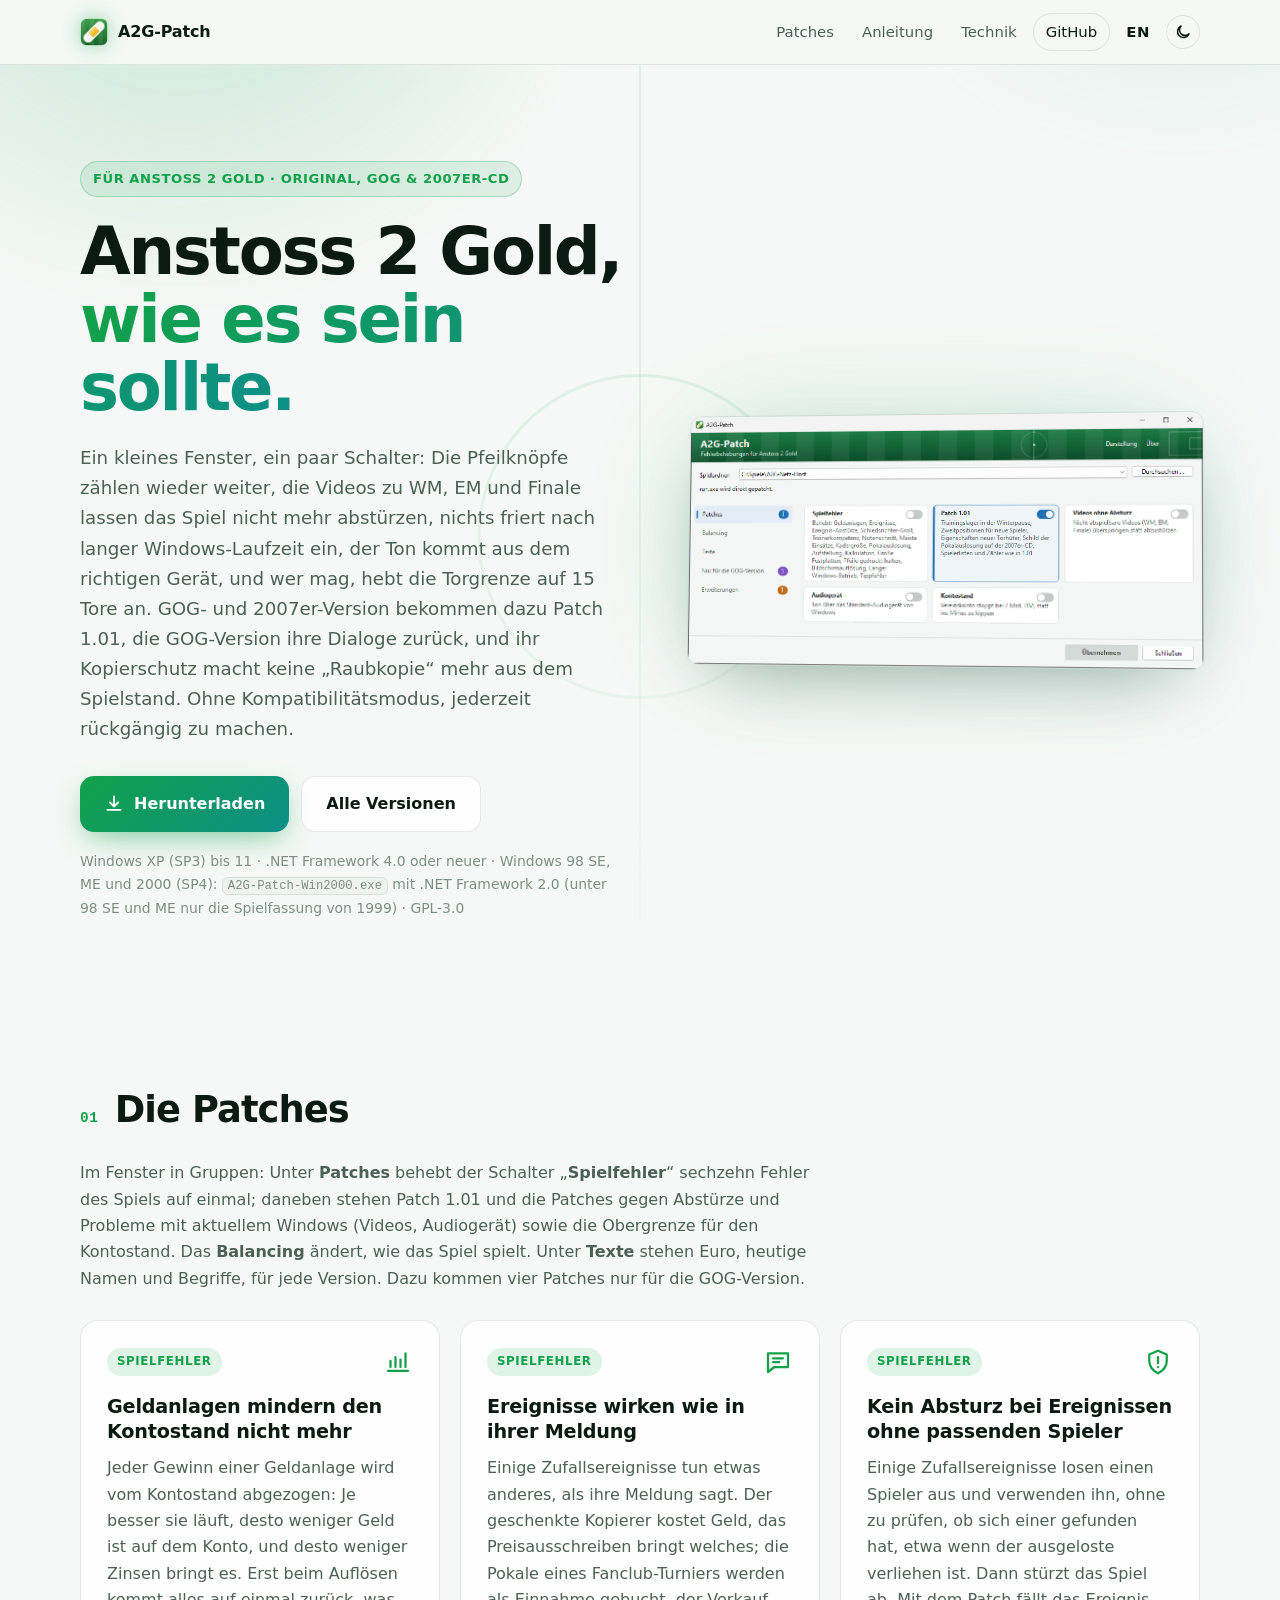
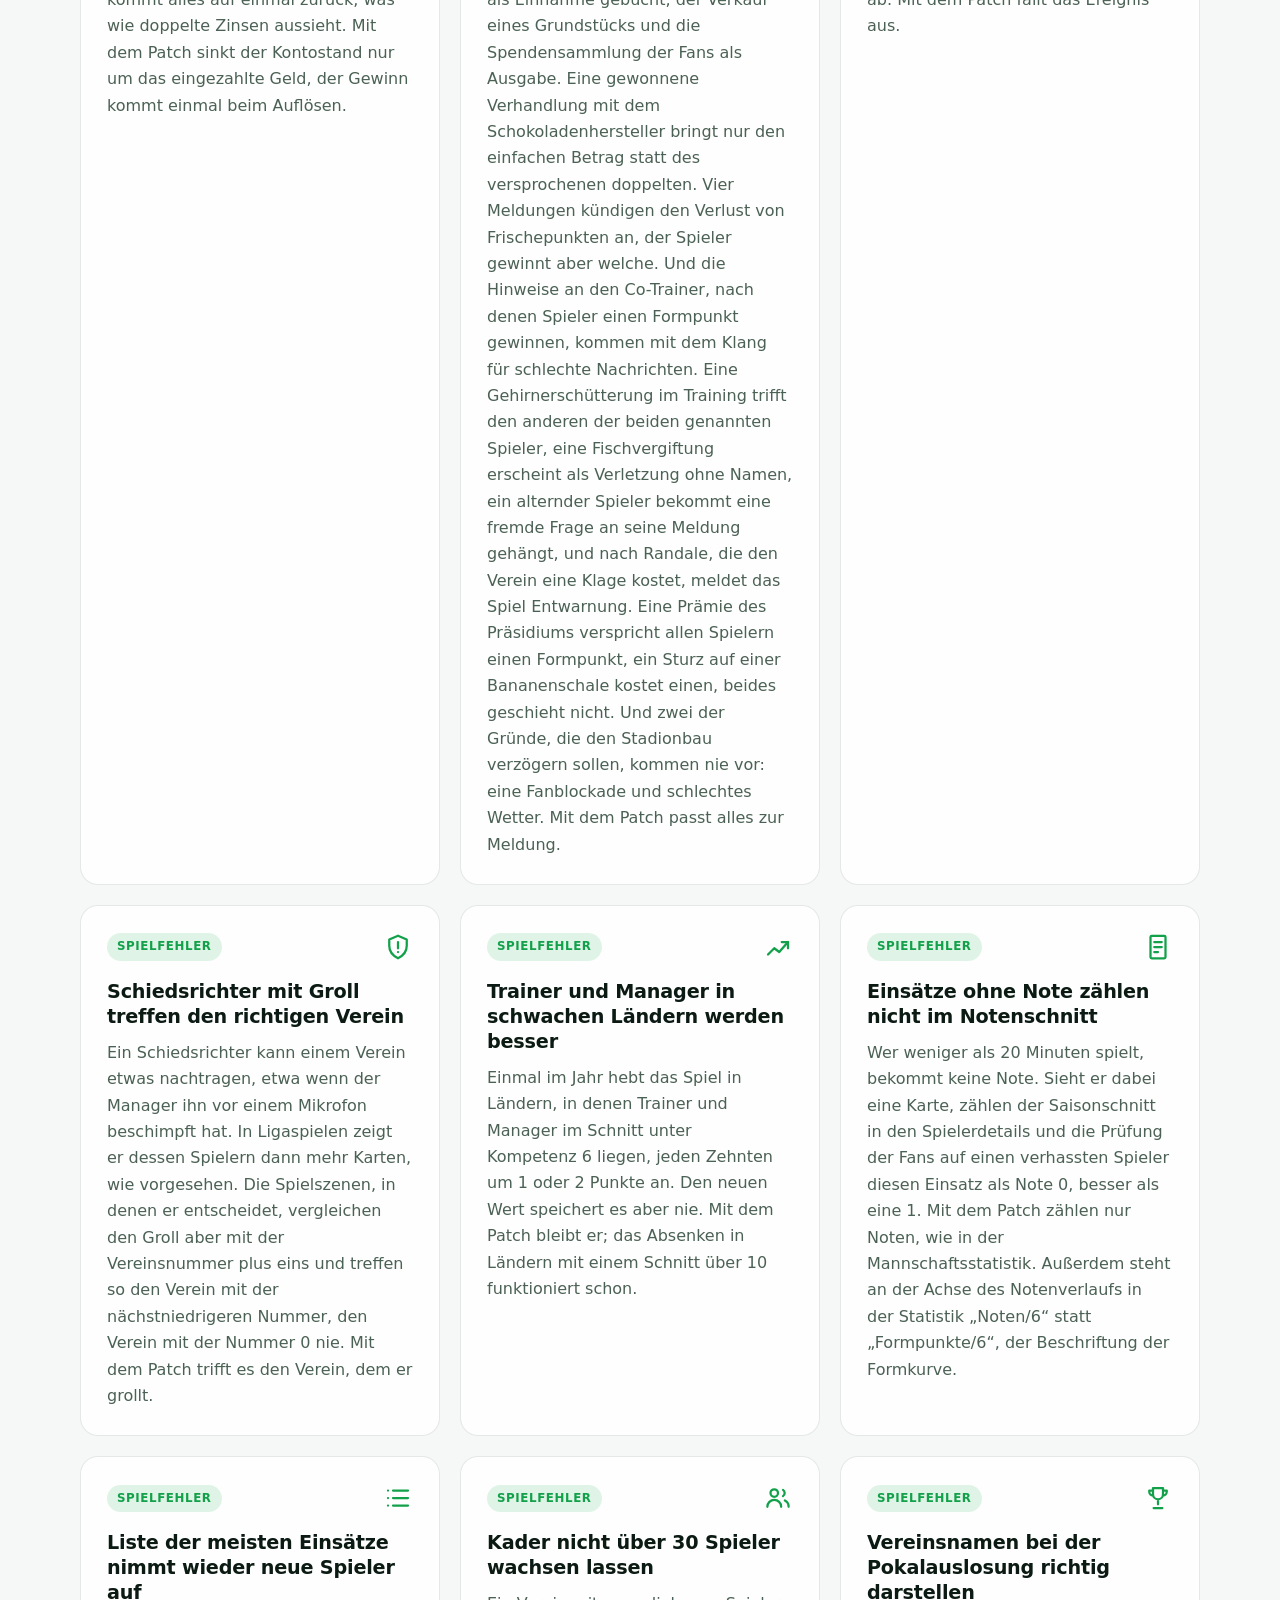
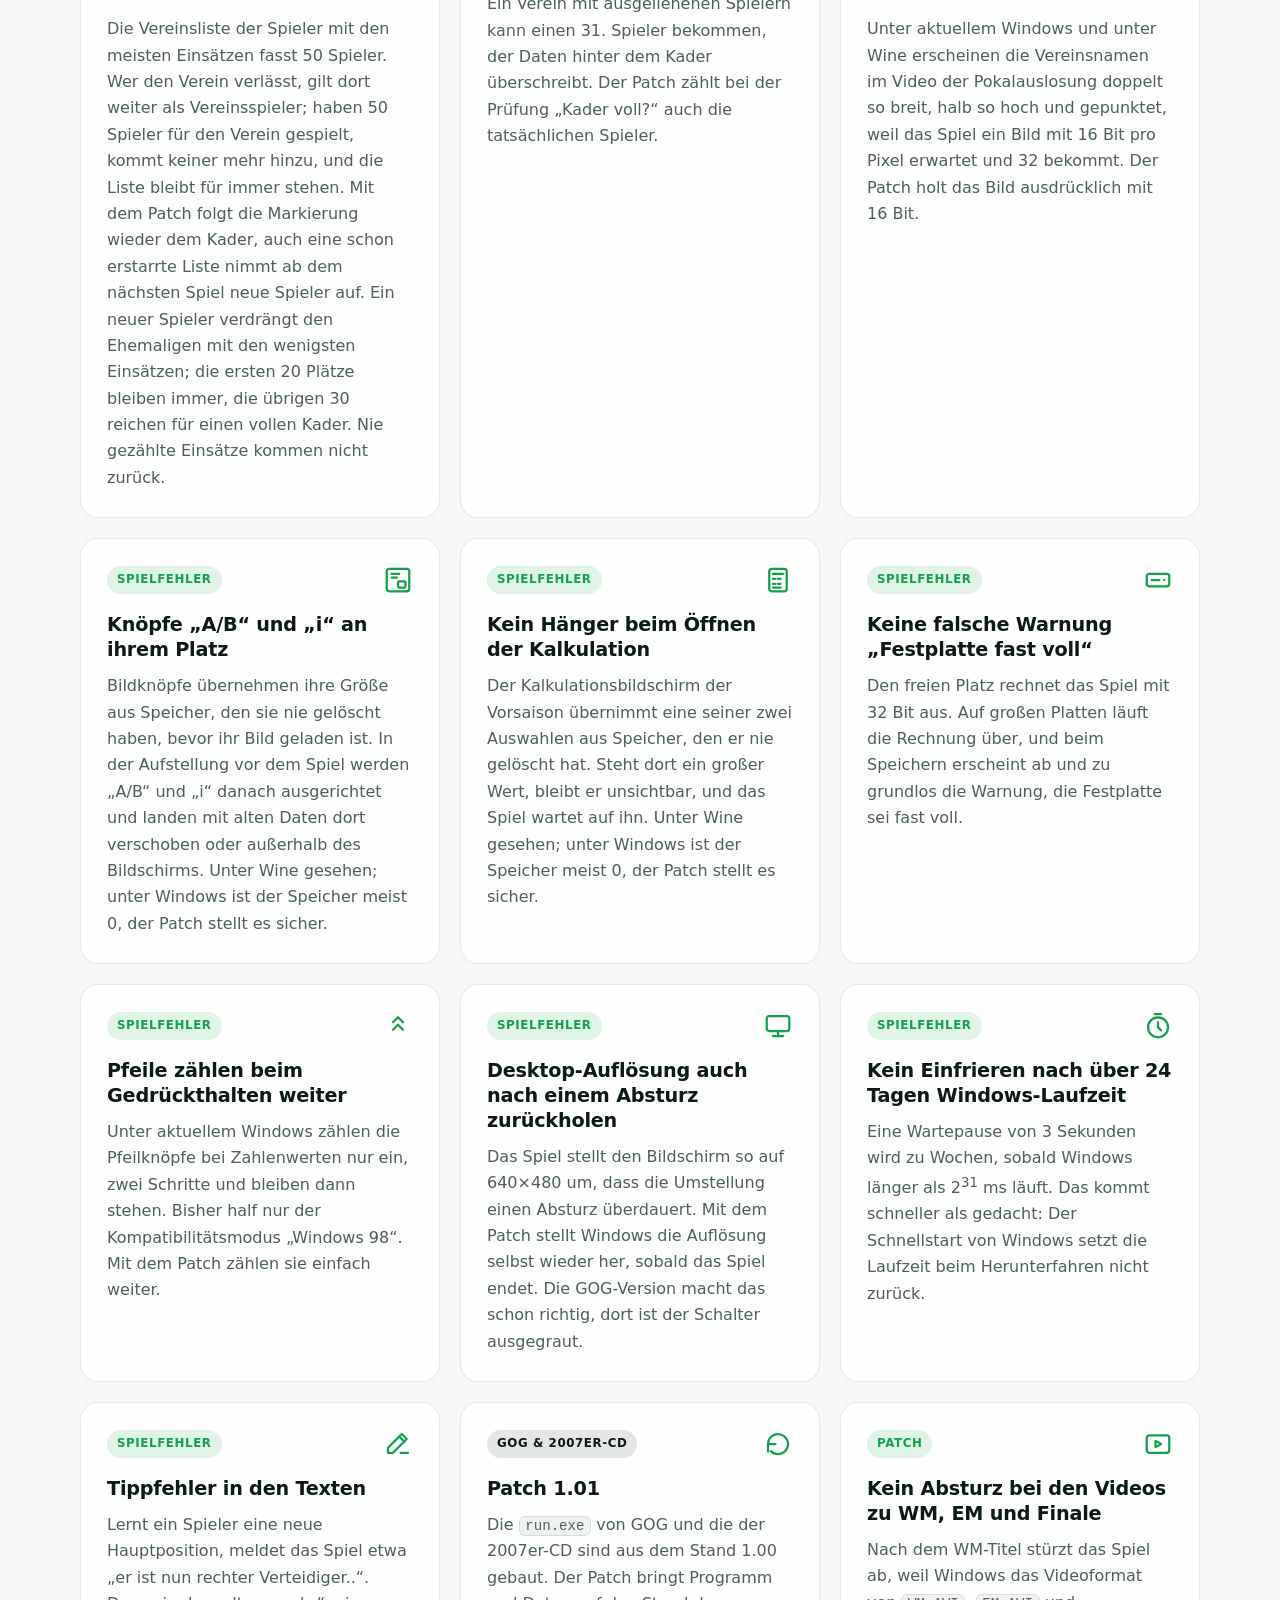
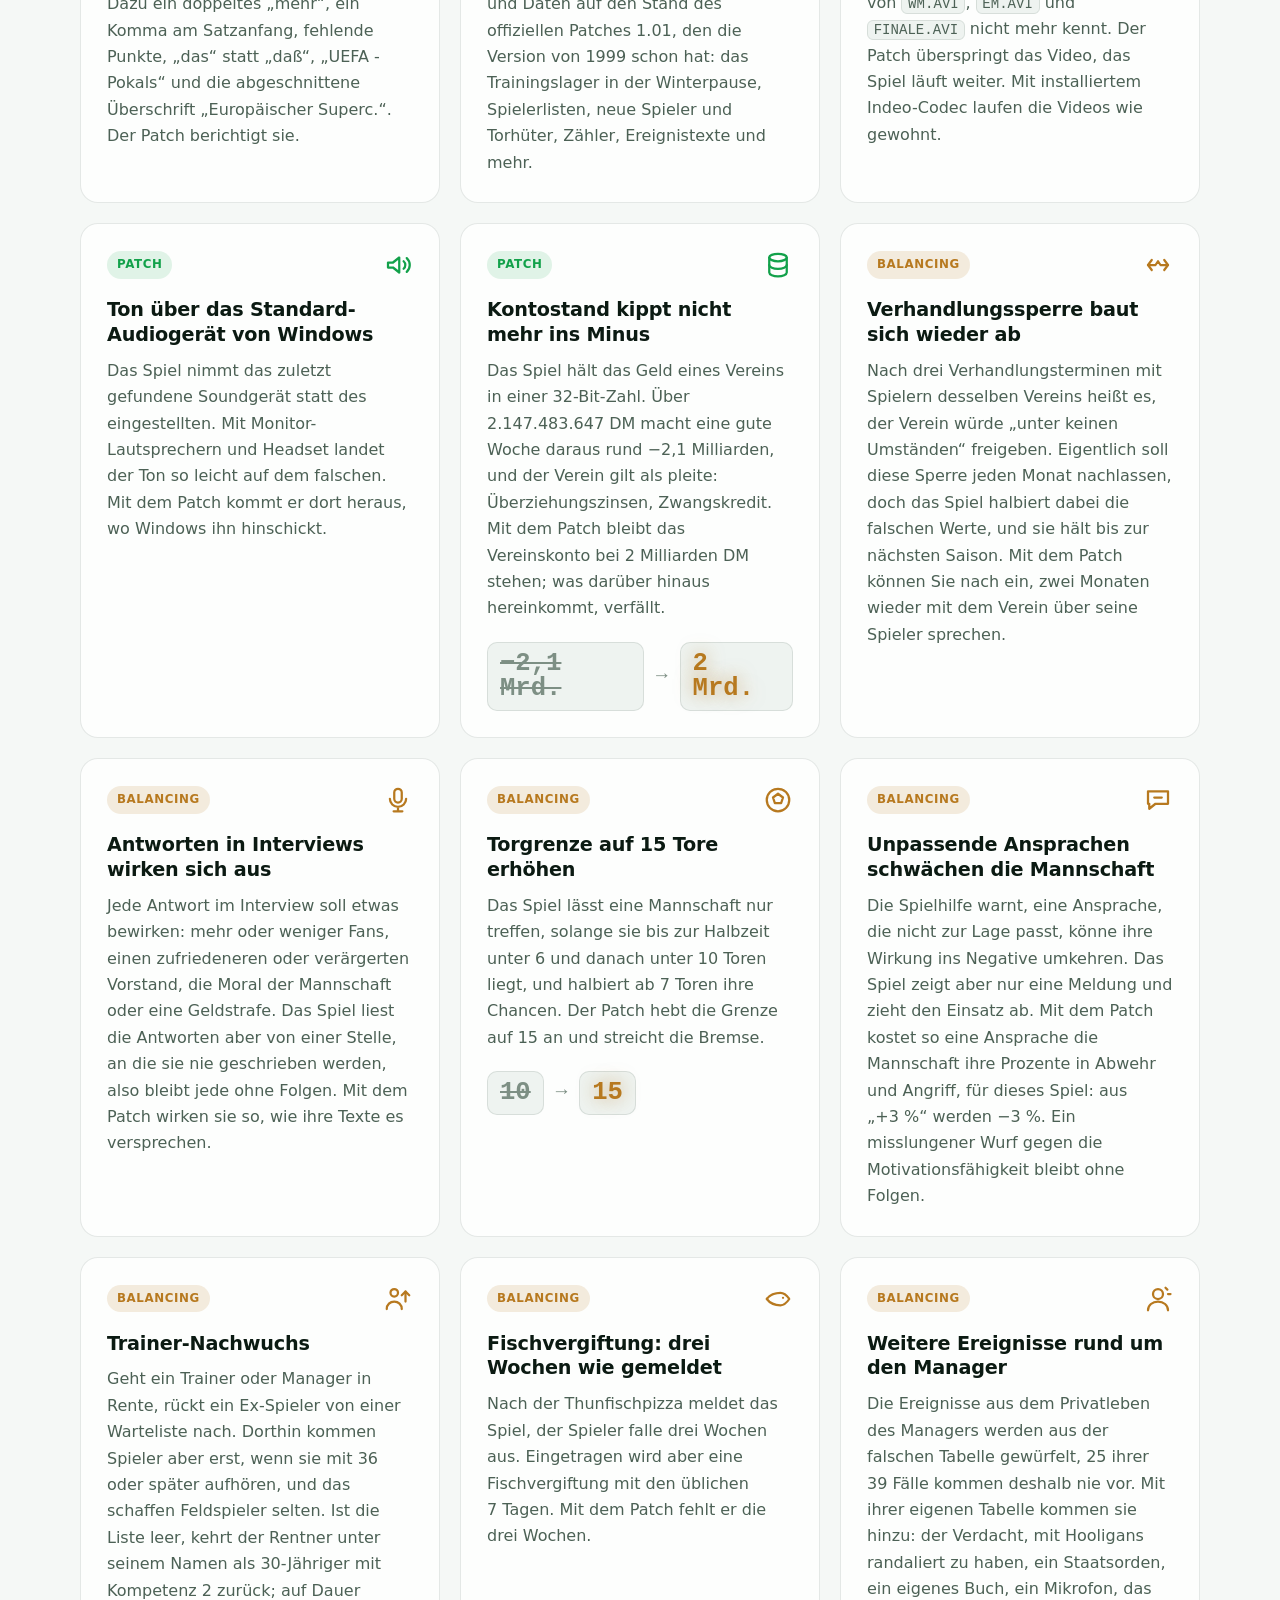
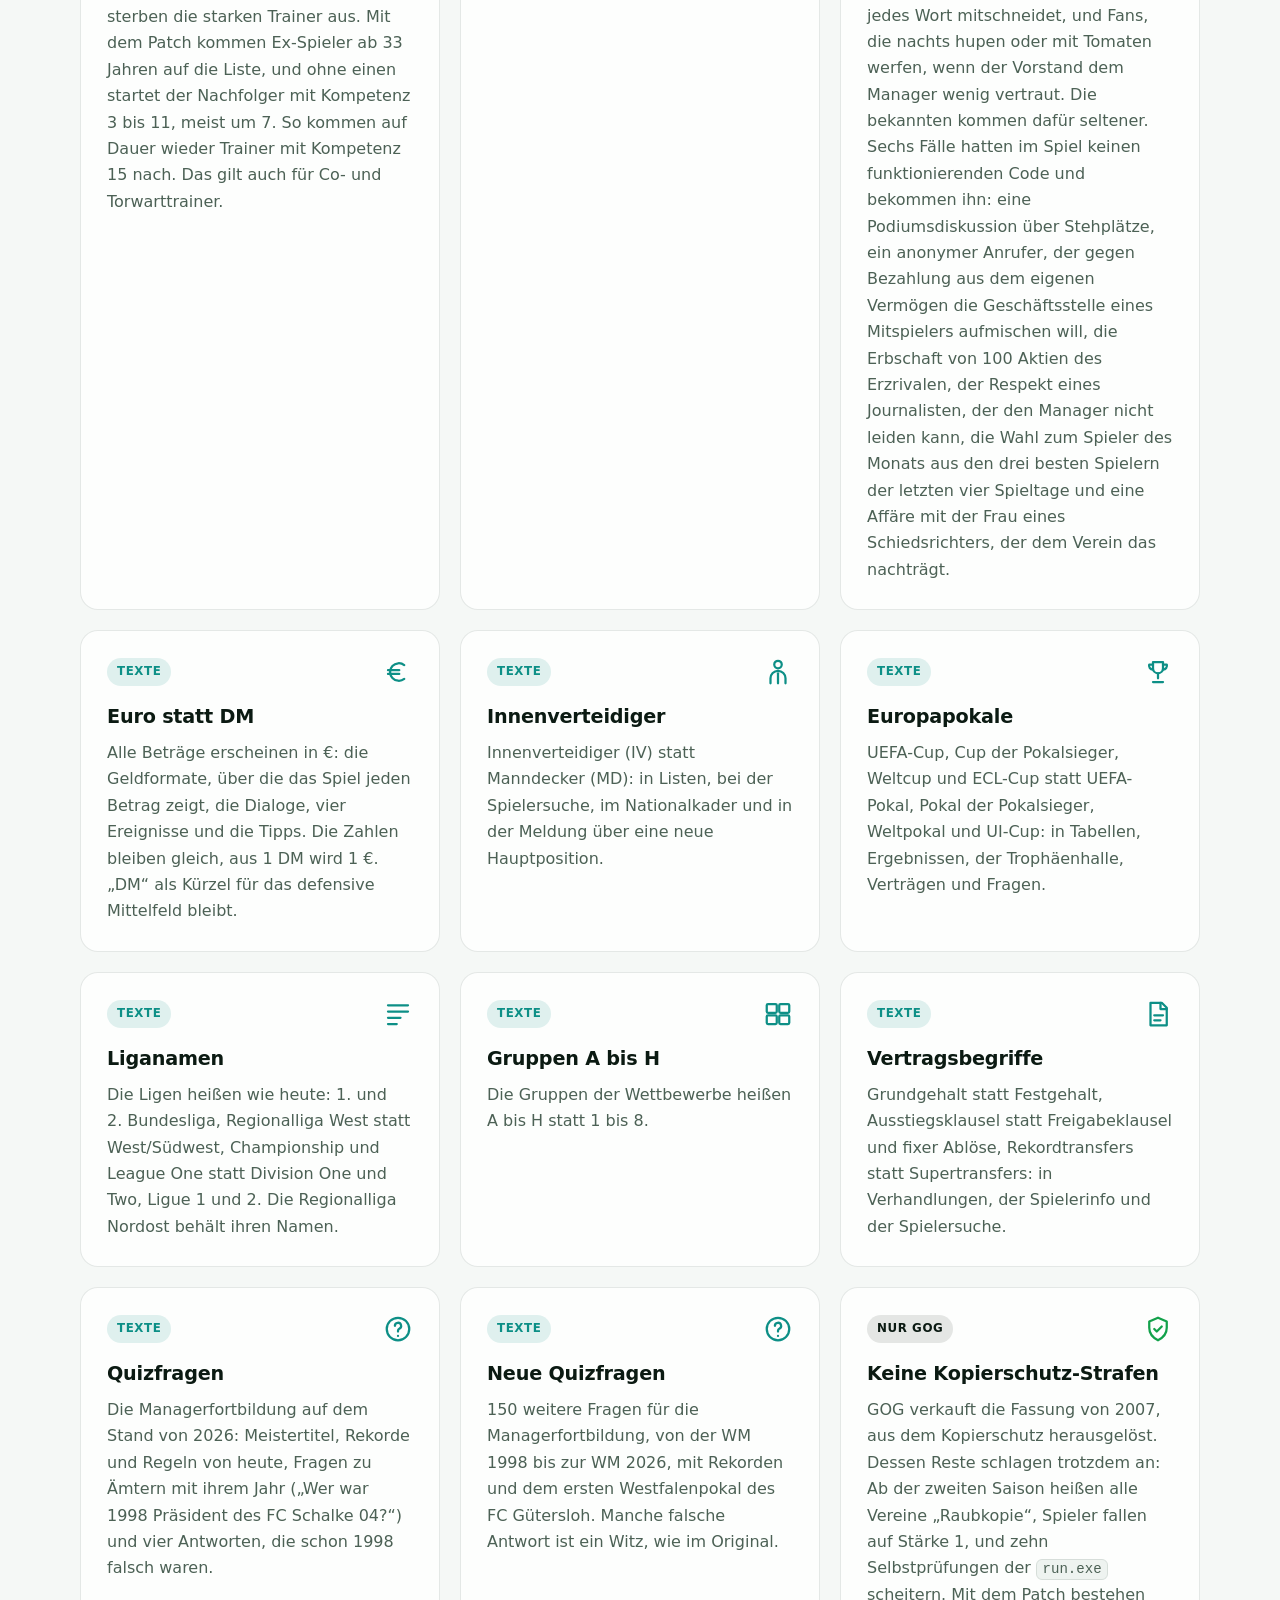
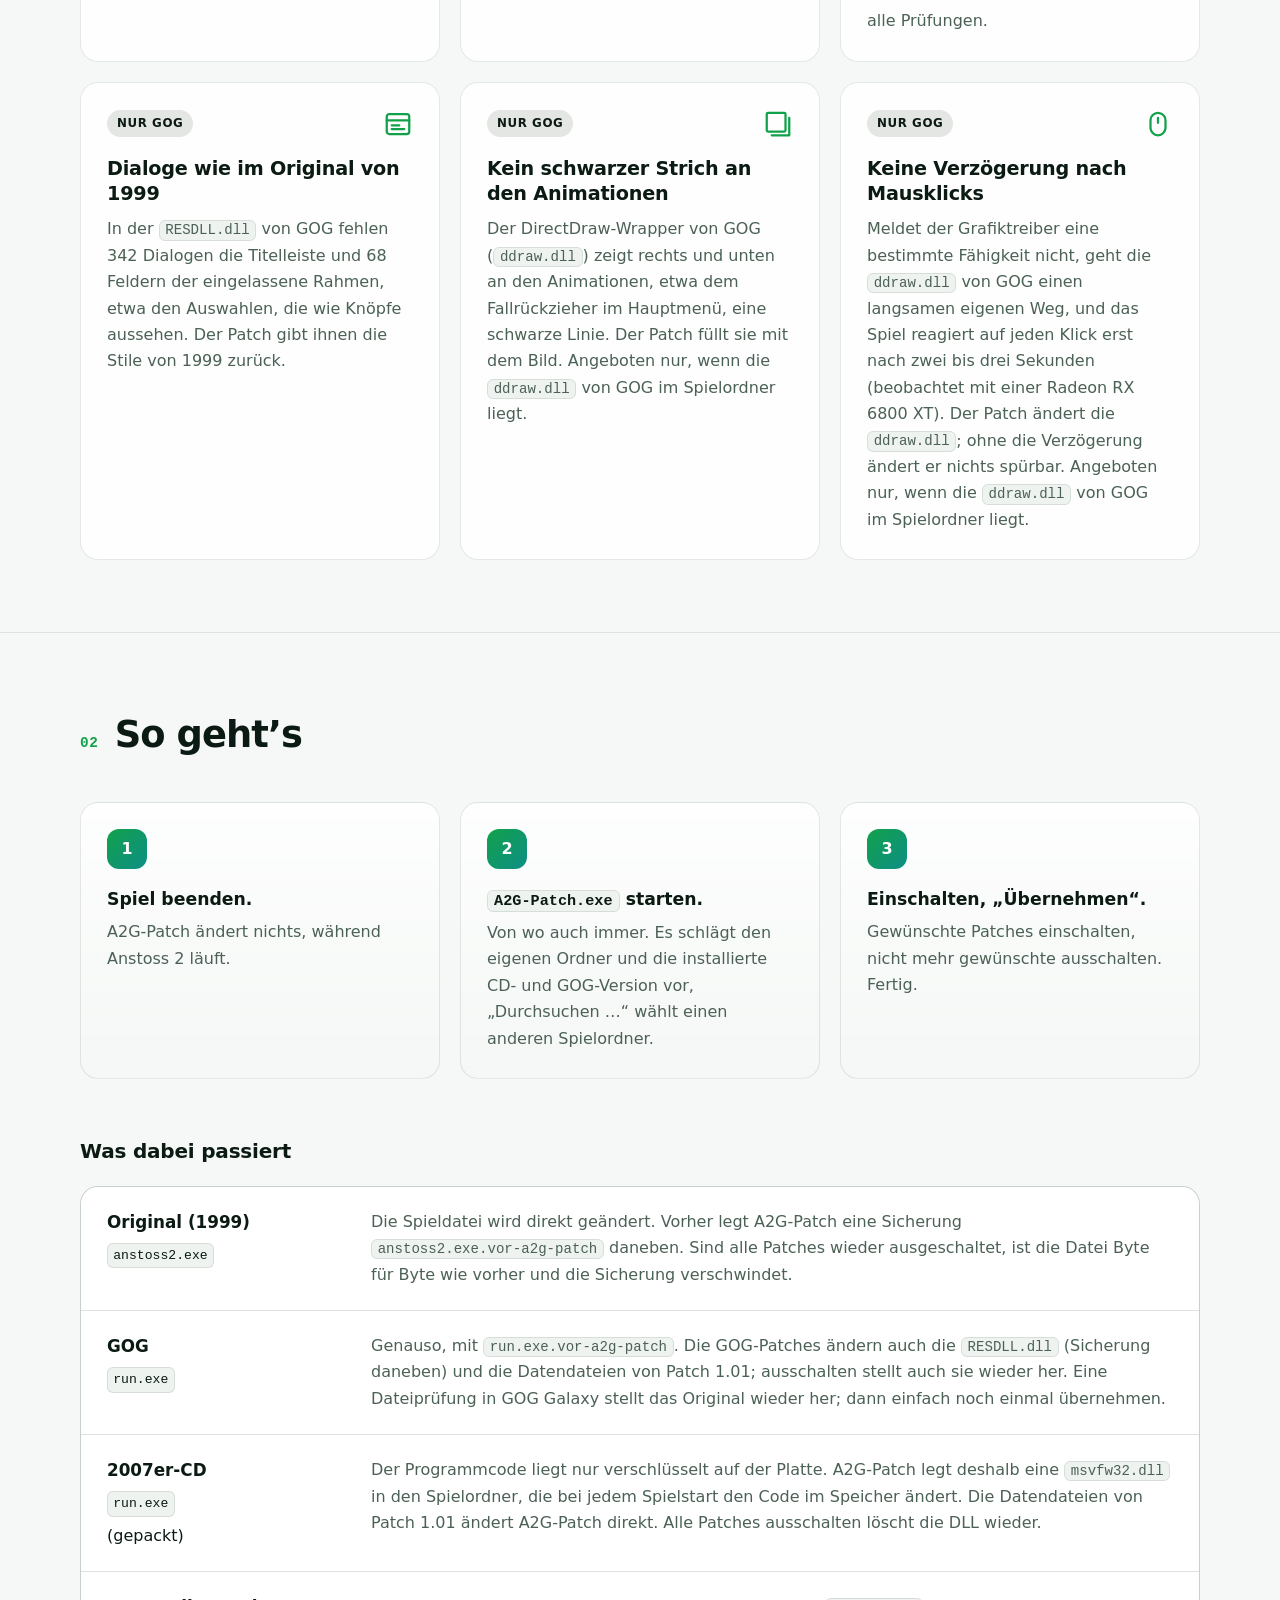
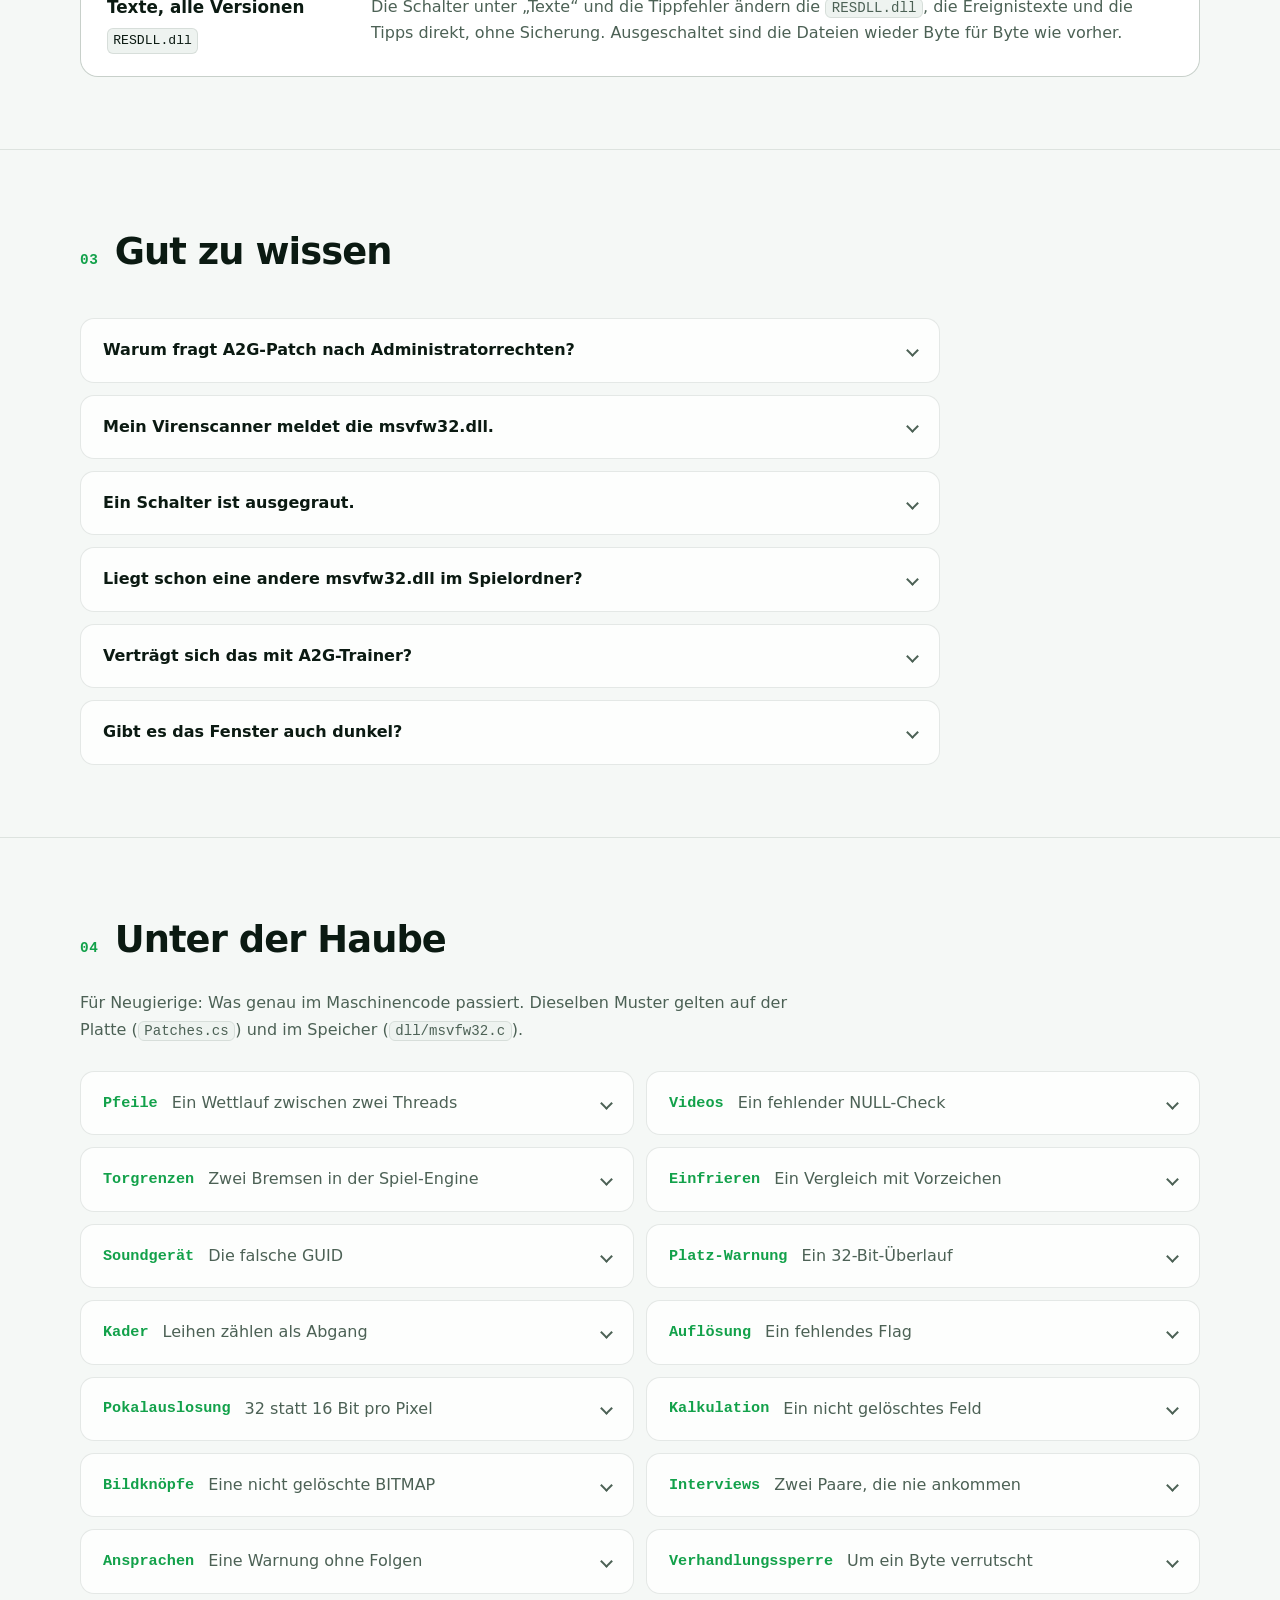
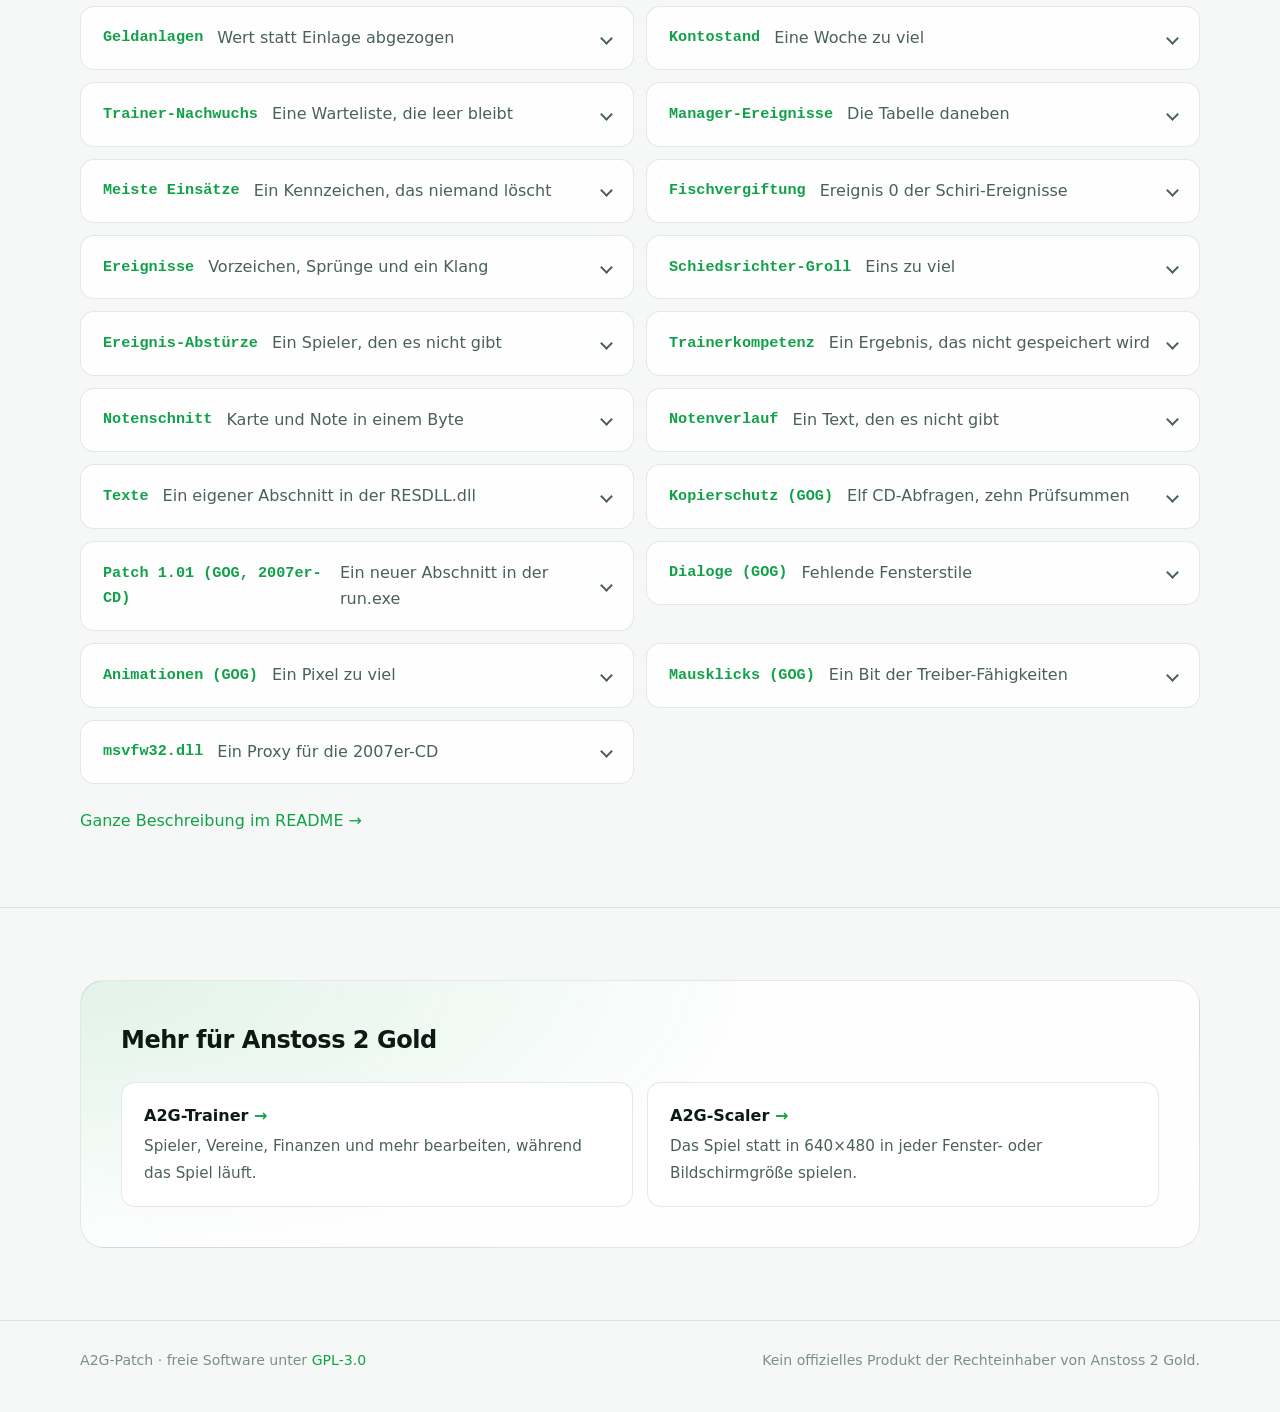
==== commit c6f7330c: "Name Windows 98 SE and ME as systems for the Windows 2000 build" ====
--- a/site/index.html
+++ b/site/index.html
@@ -47,7 +47,7 @@
         </a>
         <a class="btn btn-ghost" href="https://github.com/transfairs/A2G-Patcher/releases">Alle Versionen</a>
       </div>
-      <p class="fine">Windows XP (SP3) bis 11 · .NET Framework 4.0 oder neuer · Windows 2000 (SP4): <code>A2G-Patch-Win2000.exe</code> mit .NET Framework 2.0 · GPL-3.0</p>
+      <p class="fine">Windows XP (SP3) bis 11 · .NET Framework 4.0 oder neuer · Windows 98 SE, ME und 2000 (SP4): <code>A2G-Patch-Win2000.exe</code> mit .NET Framework 2.0 (unter 98 SE und ME nur die Spielfassung von 1999) · GPL-3.0</p>
     </div>
     <figure class="shot">
       <div class="shot-glow" aria-hidden="true"></div>
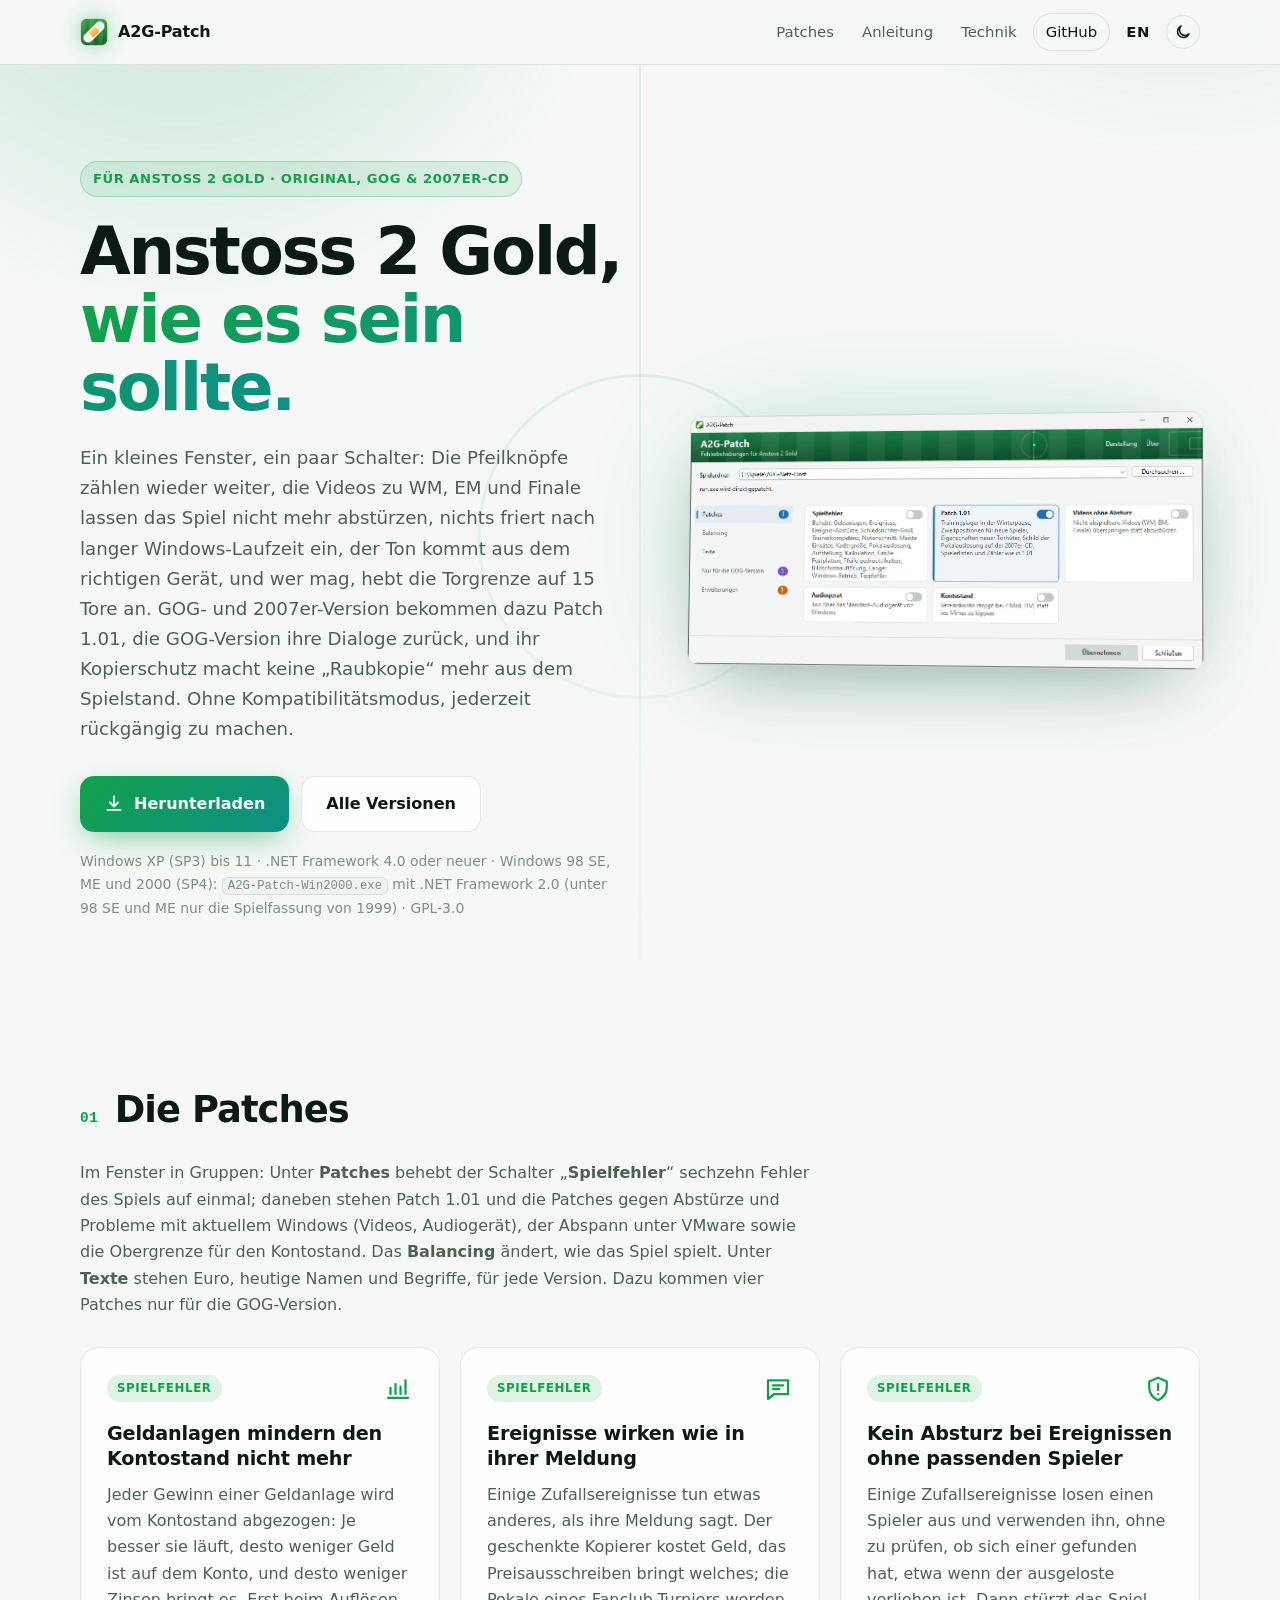
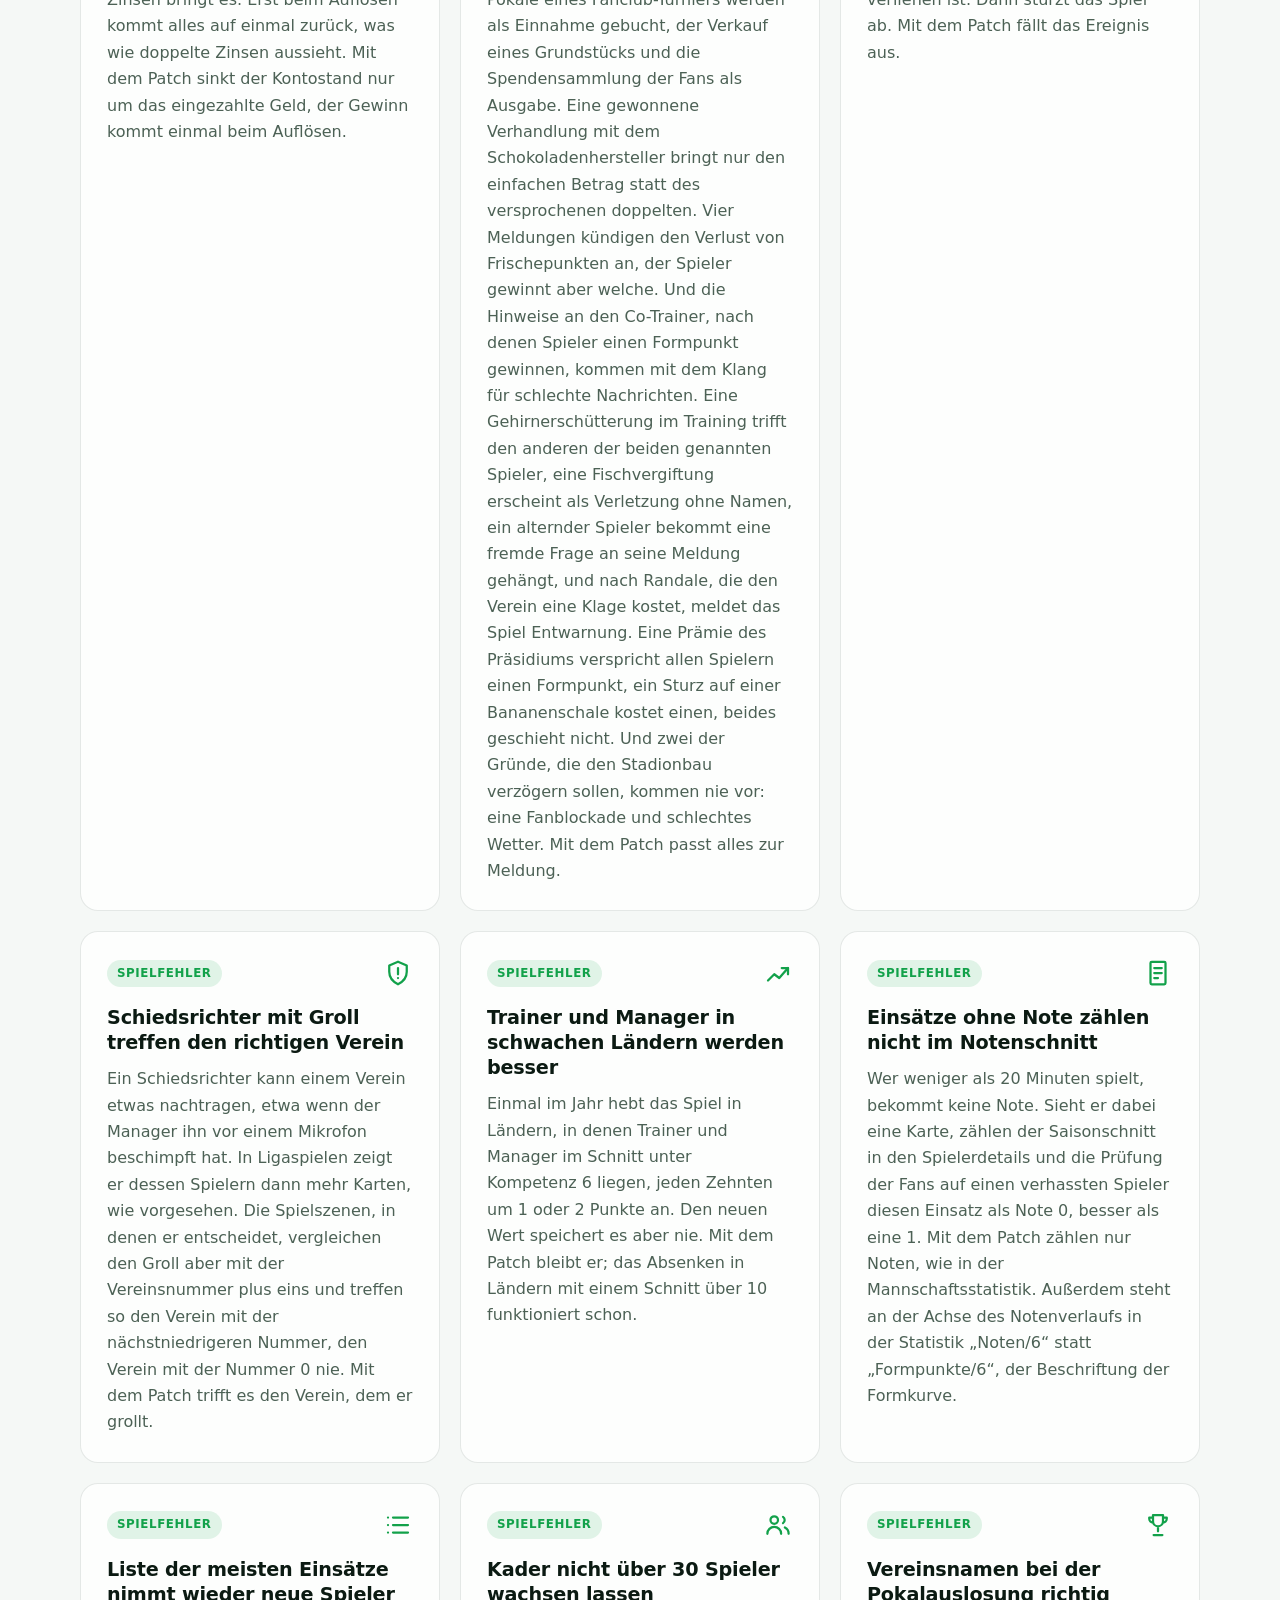
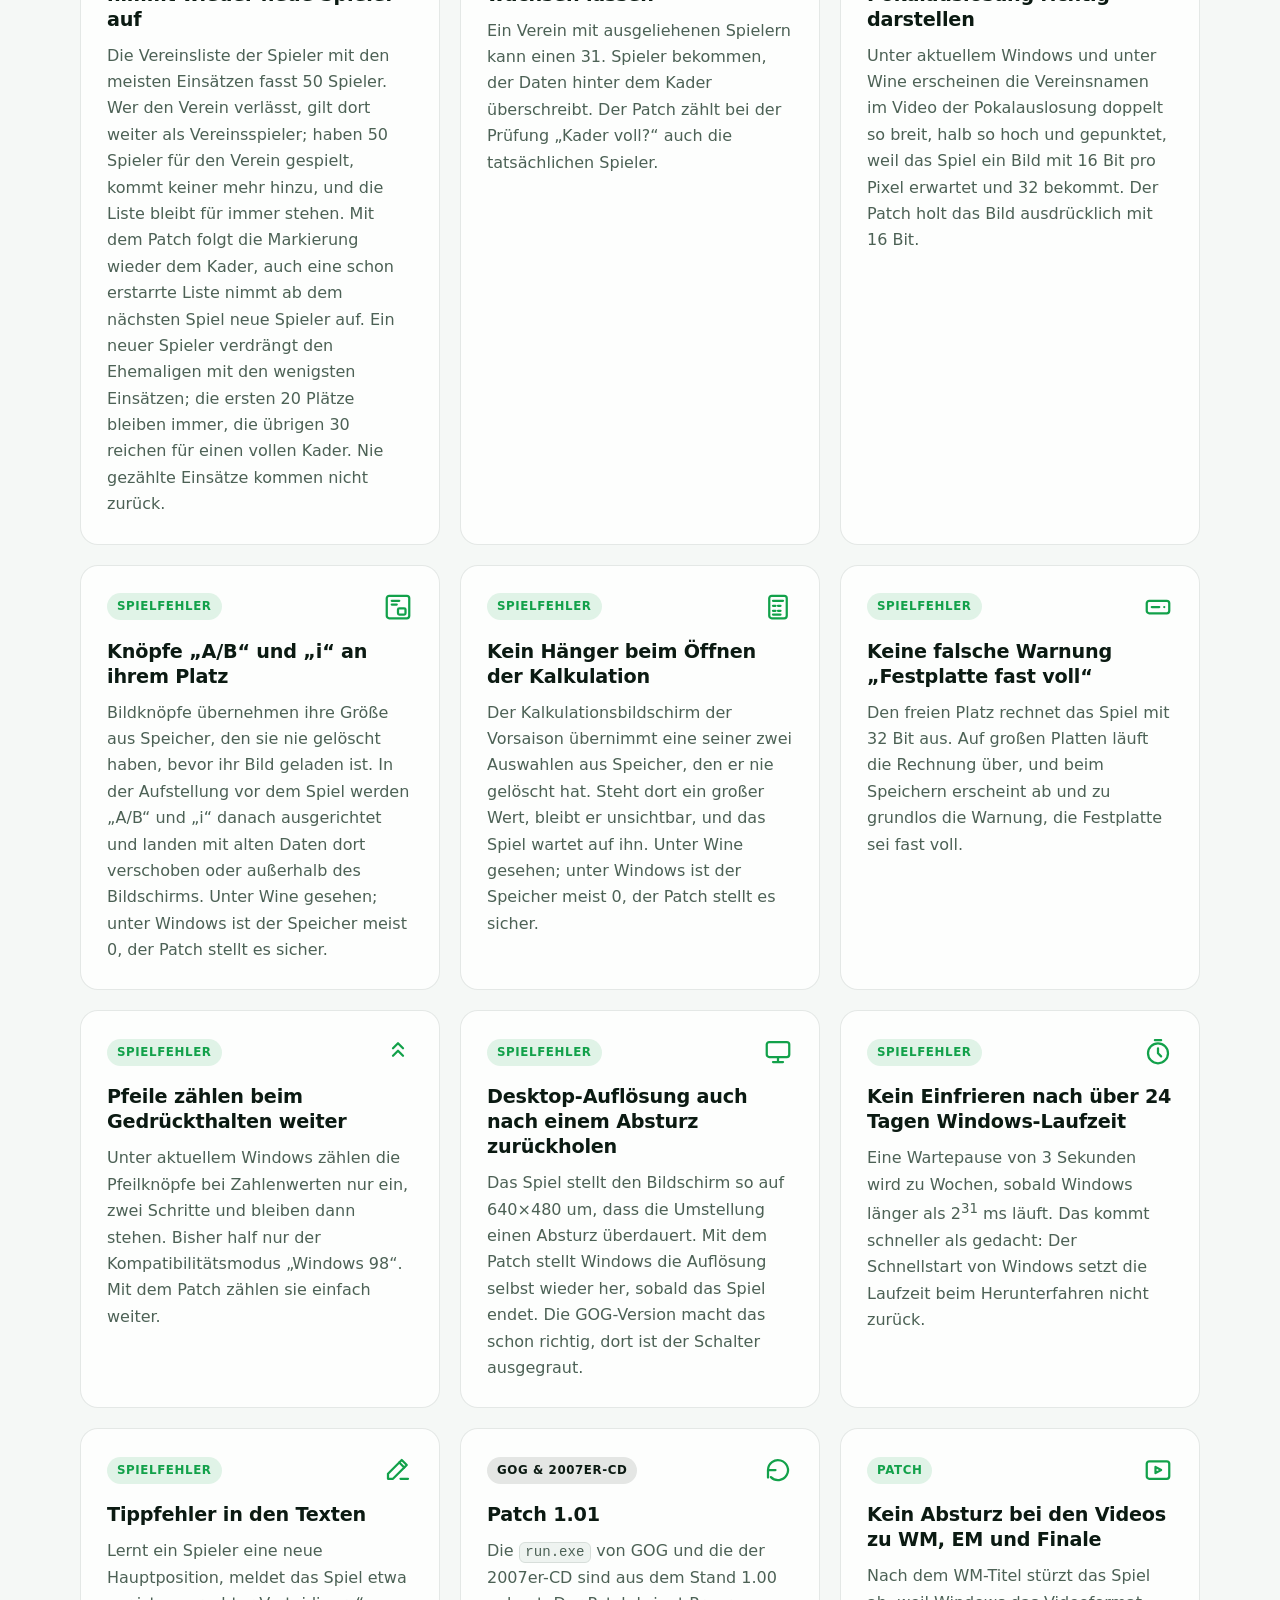
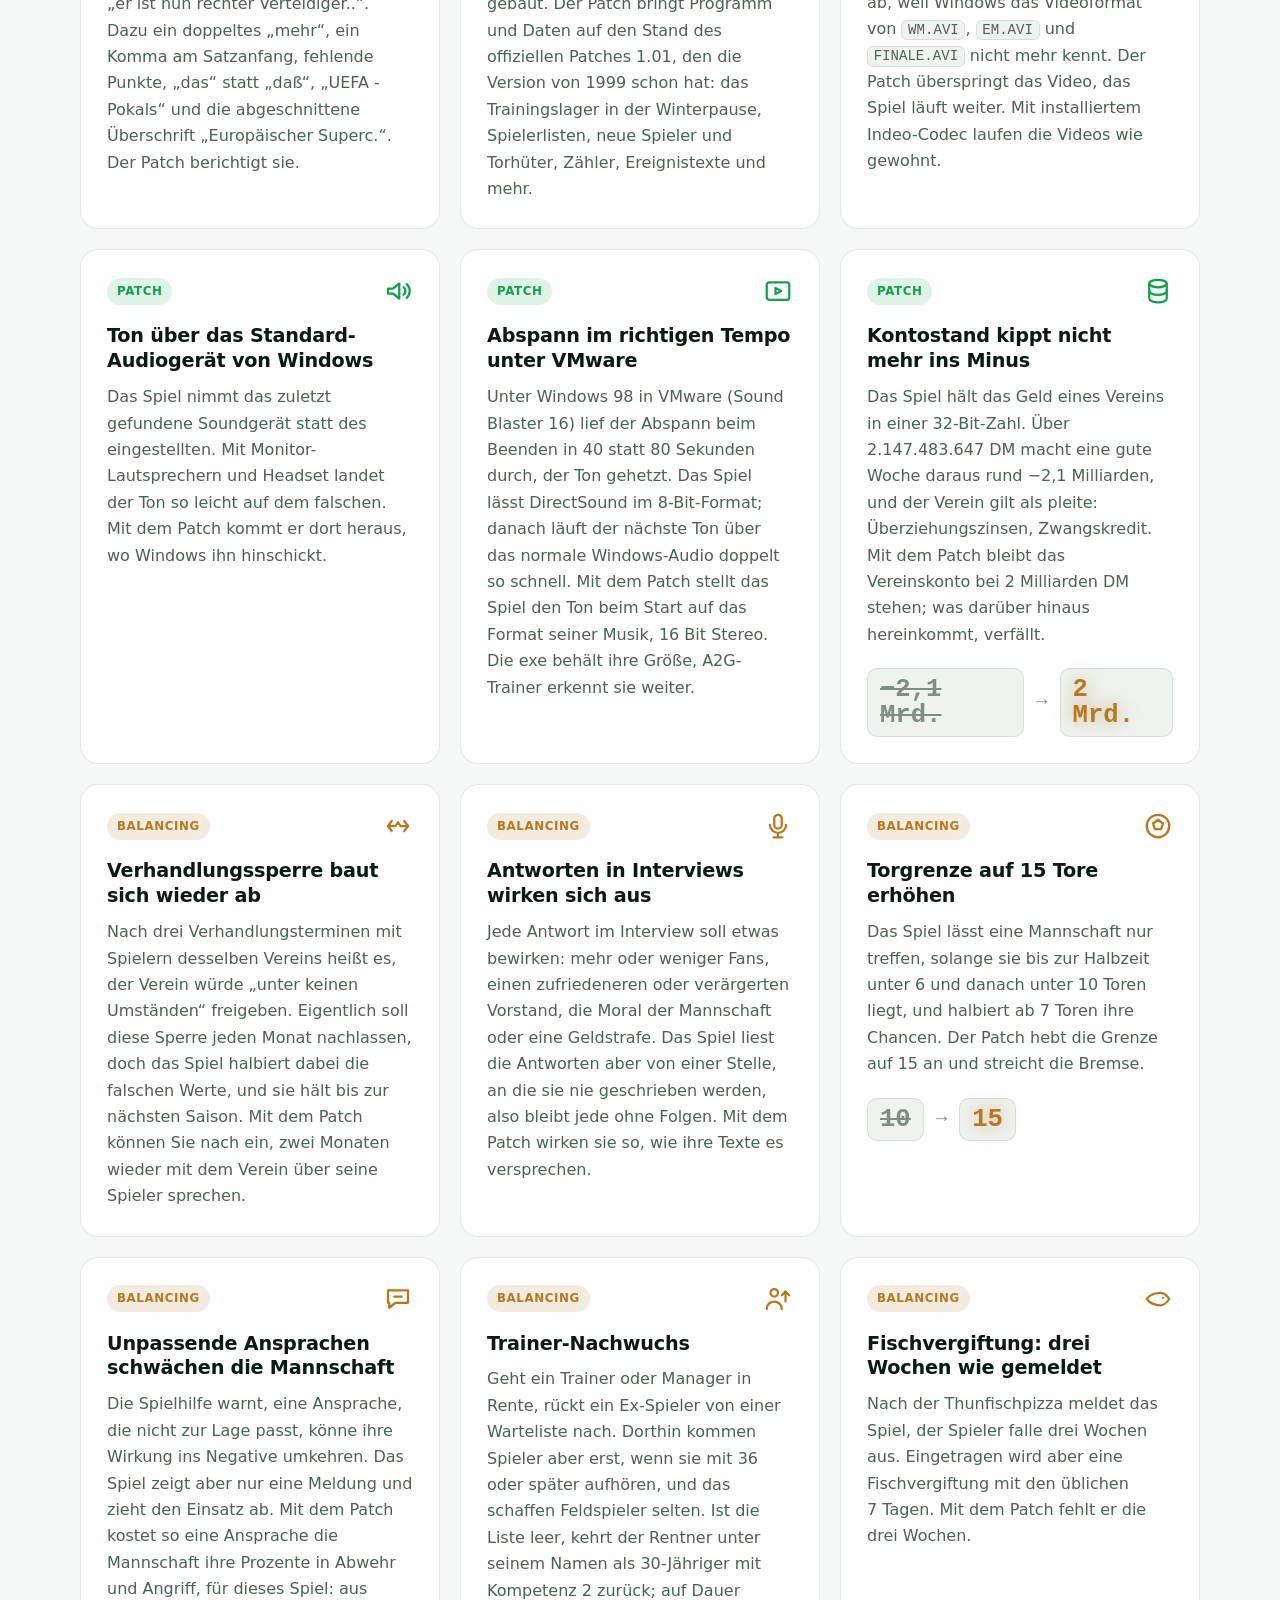
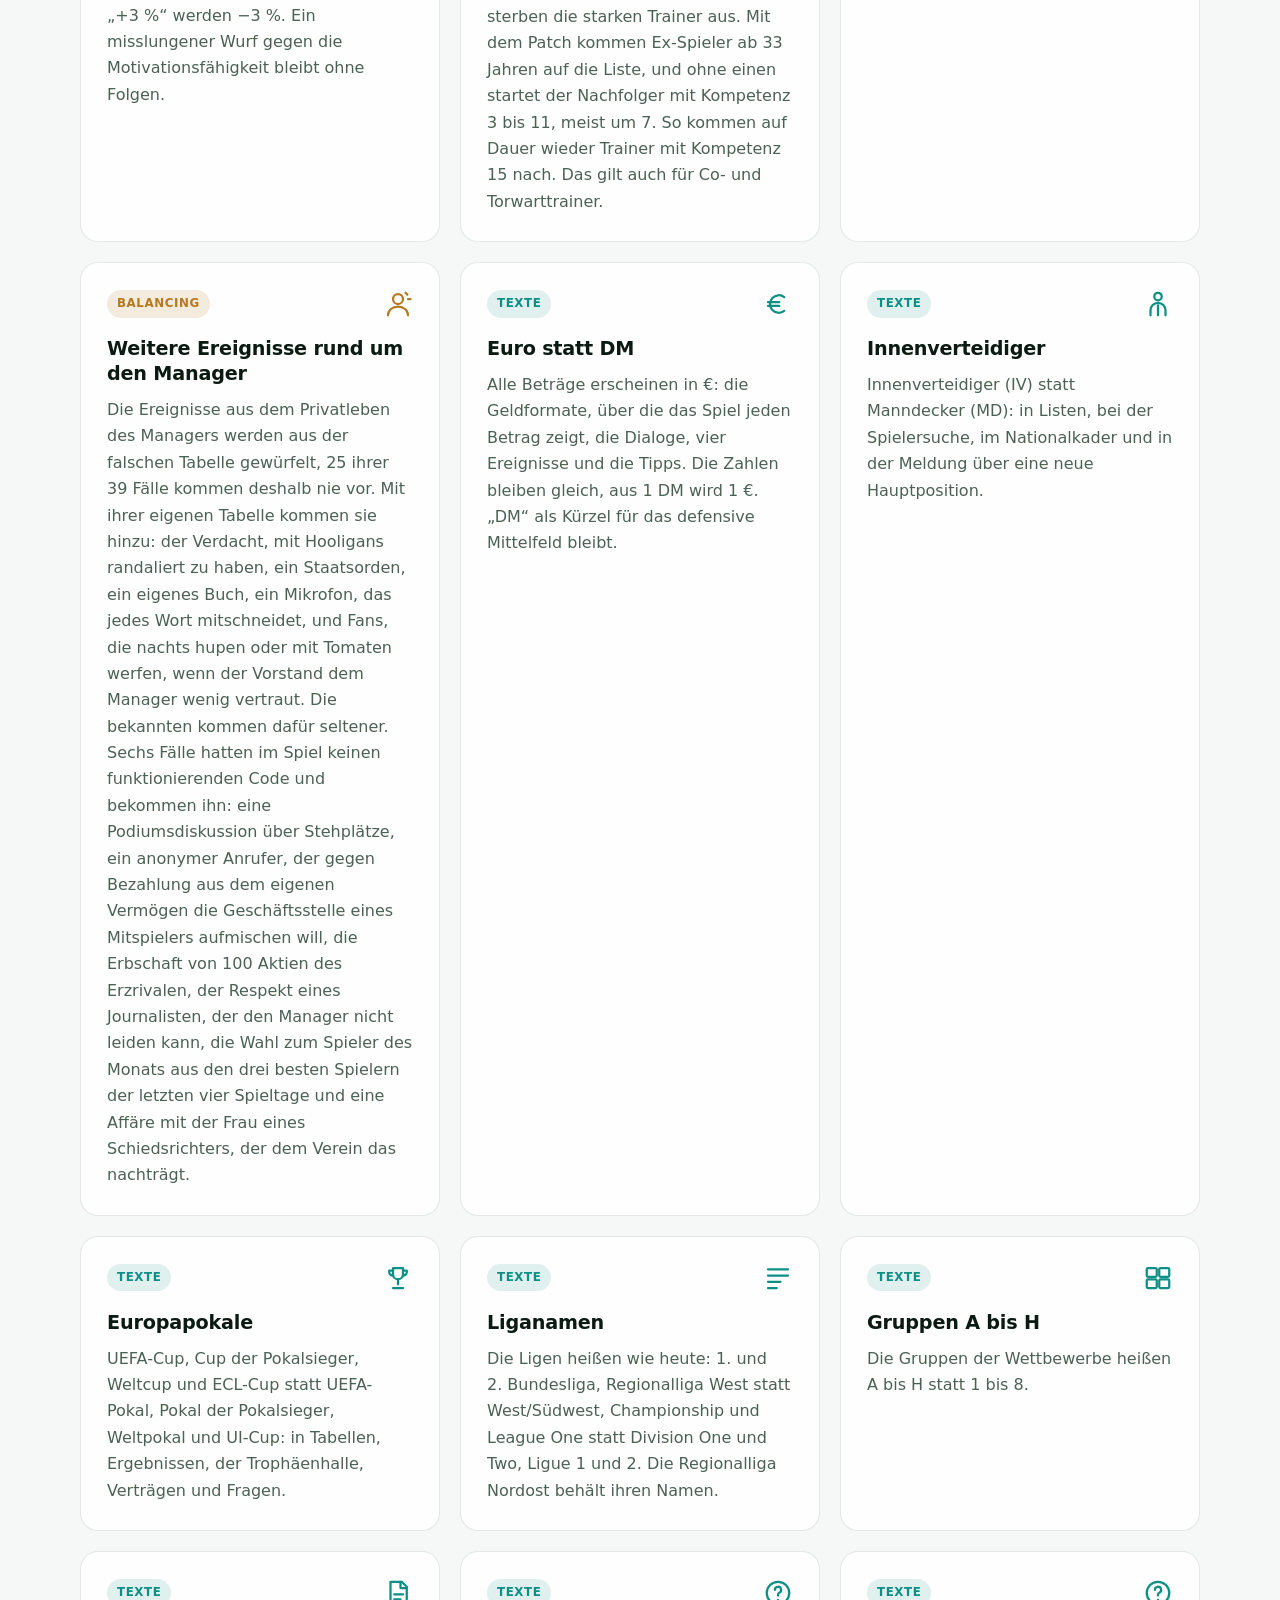
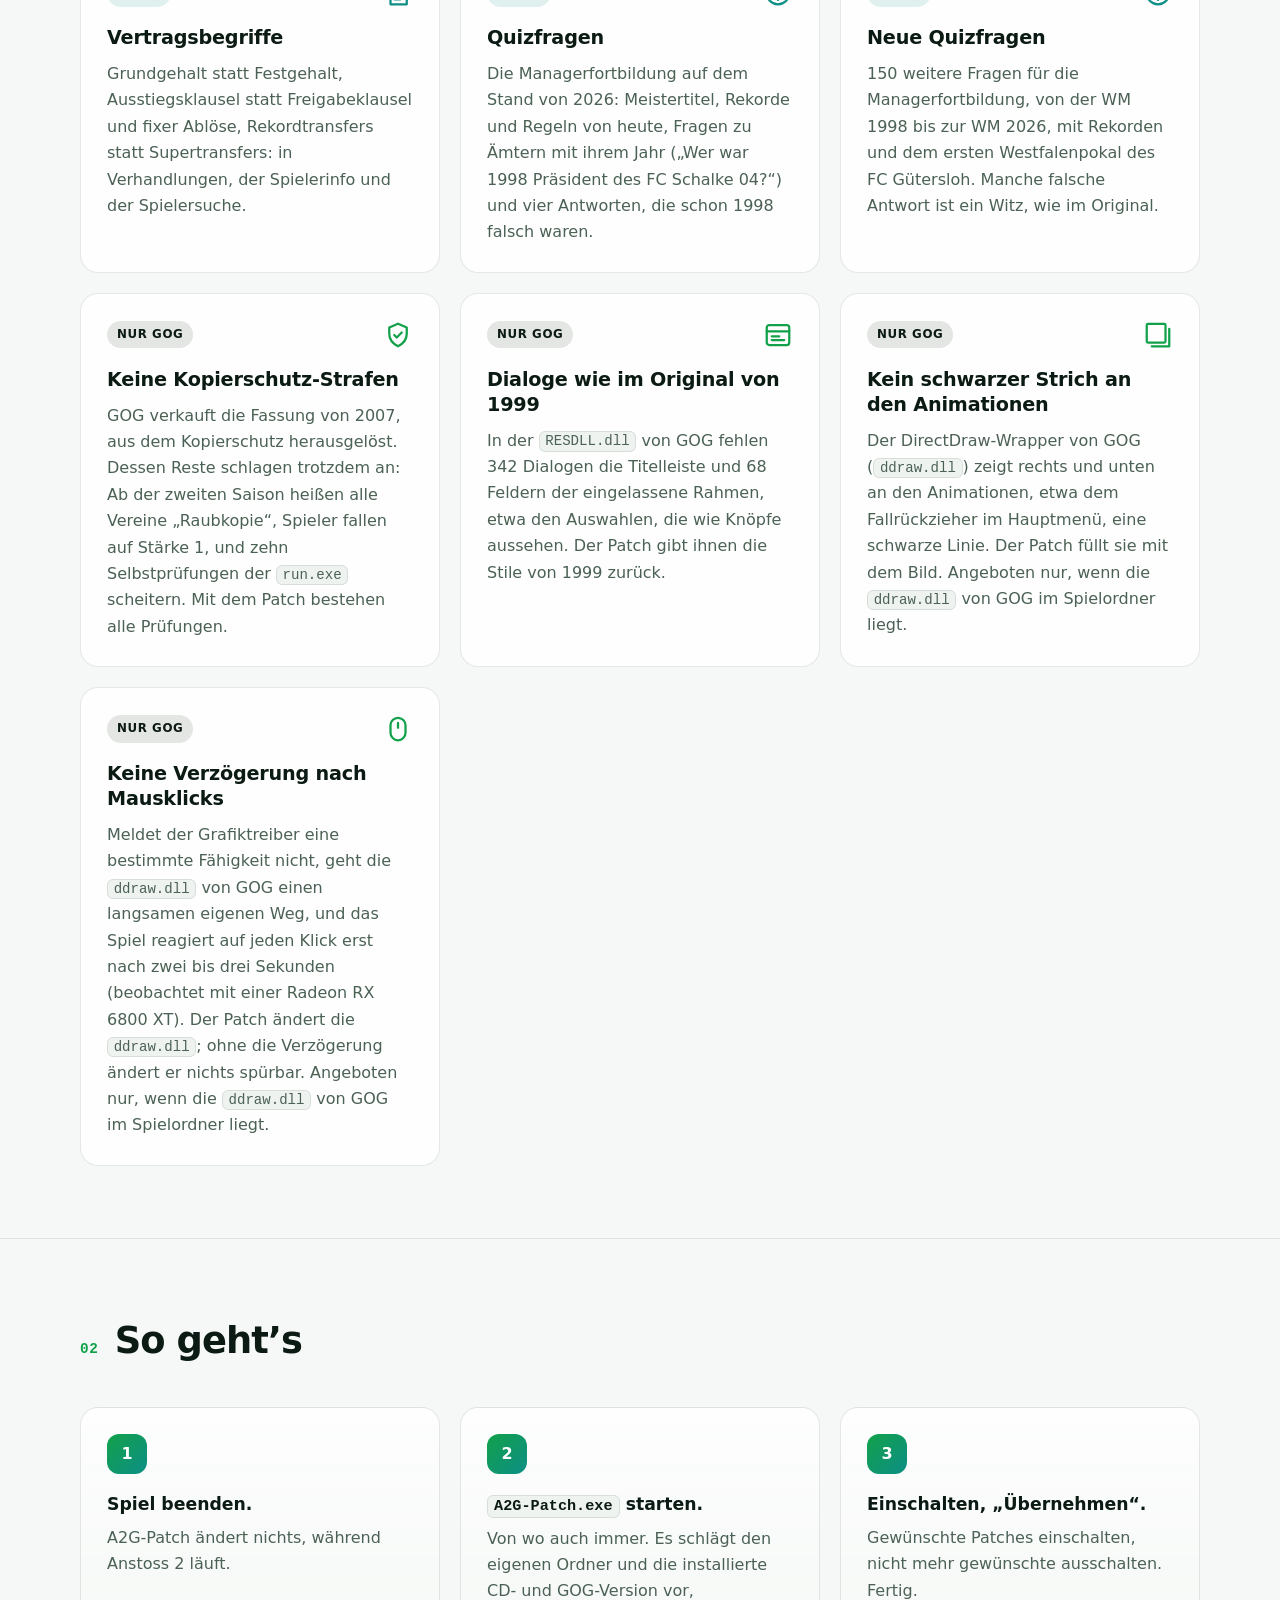
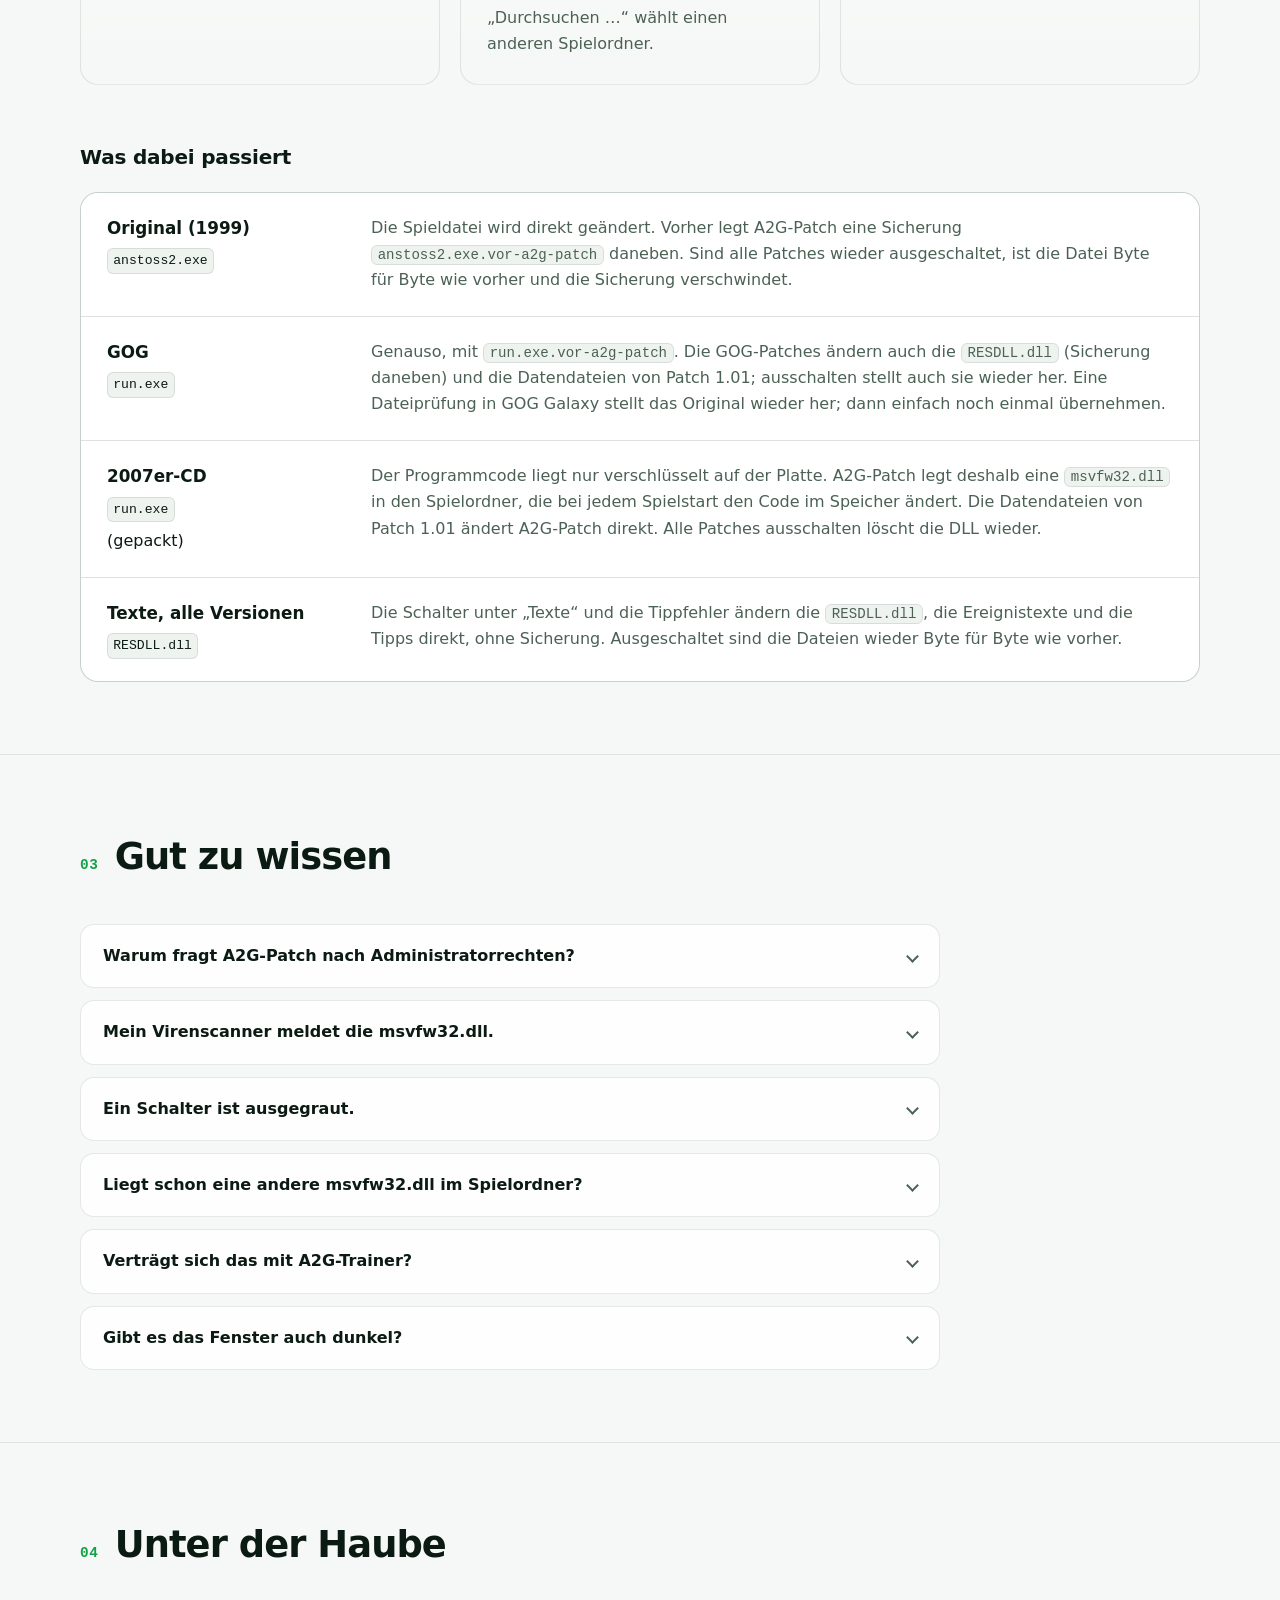
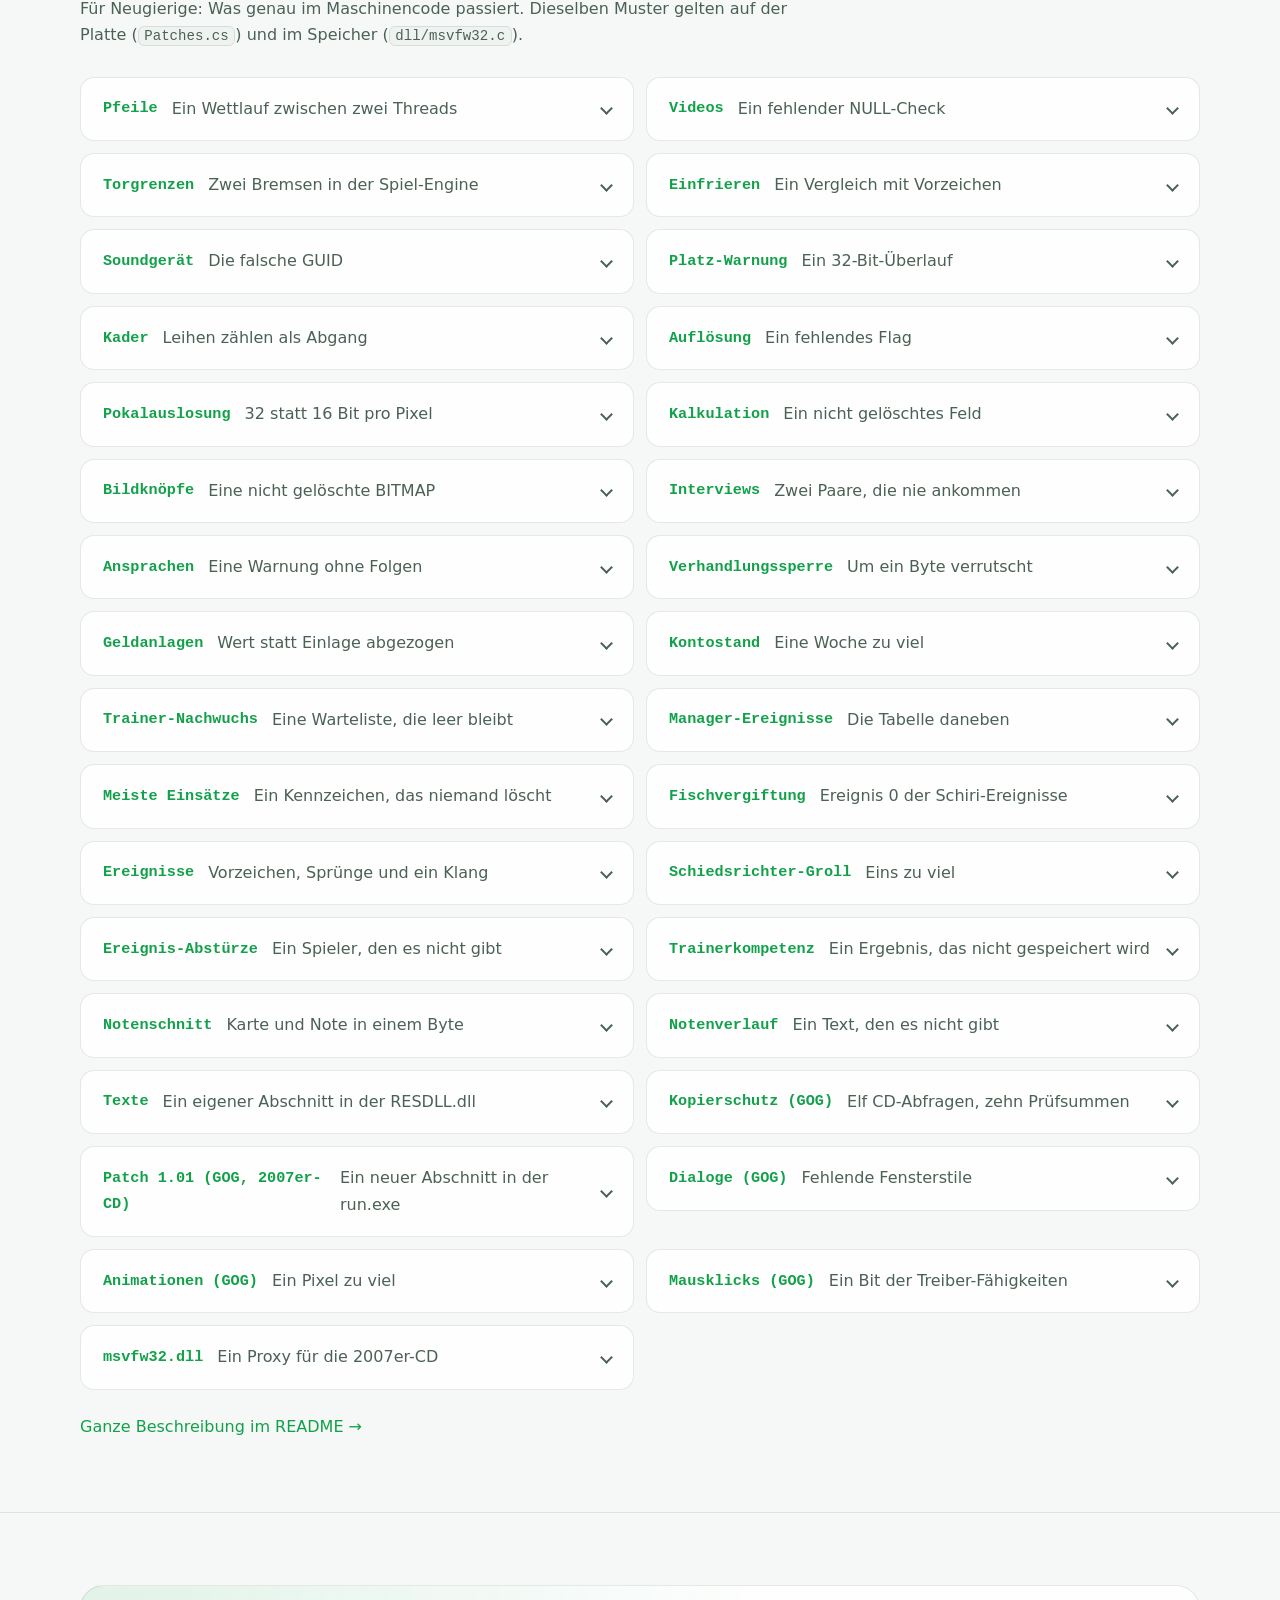
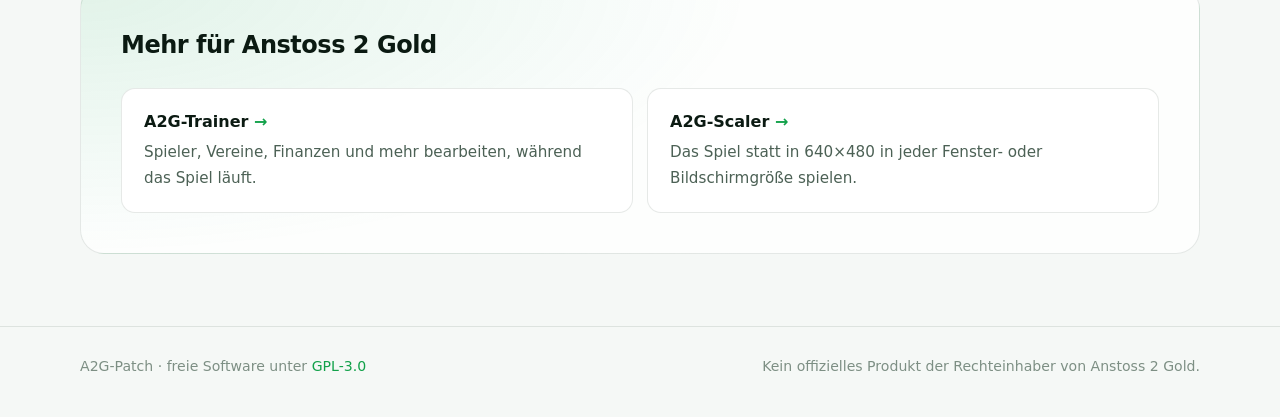
==== commit 5ed0d094: "Add the outro speed switch: DirectSound's primary buffer set to 22050 Hz 16-bit stereo, so the outro" ====
--- a/site/index.html
+++ b/site/index.html
@@ -59,7 +59,7 @@
 <section id="patches" class="section">
   <div class="wrap">
     <h2 class="section-title"><span>01</span>Die Patches</h2>
-    <p class="intro">Im Fenster in Gruppen: Unter <b>Patches</b> behebt der Schalter „<b>Spielfehler</b>“ sechzehn Fehler des Spiels auf einmal; daneben stehen Patch 1.01 und die Patches gegen Abstürze und Probleme mit aktuellem Windows (Videos, Audiogerät) sowie die Obergrenze für den Kontostand. Das <b>Balancing</b> ändert, wie das Spiel spielt. Unter <b>Texte</b> stehen Euro, heutige Namen und Begriffe, für jede Version. Dazu kommen vier Patches nur für die GOG-Version.</p>
+    <p class="intro">Im Fenster in Gruppen: Unter <b>Patches</b> behebt der Schalter „<b>Spielfehler</b>“ sechzehn Fehler des Spiels auf einmal; daneben stehen Patch 1.01 und die Patches gegen Abstürze und Probleme mit aktuellem Windows (Videos, Audiogerät), der Abspann unter VMware sowie die Obergrenze für den Kontostand. Das <b>Balancing</b> ändert, wie das Spiel spielt. Unter <b>Texte</b> stehen Euro, heutige Namen und Begriffe, für jede Version. Dazu kommen vier Patches nur für die GOG-Version.</p>
     <div class="cards">
       <article class="card">
         <div class="card-head">
@@ -212,6 +212,14 @@
         </div>
         <h3>Ton über das Standard-Audiogerät von Windows</h3>
         <p>Das Spiel nimmt das zuletzt gefundene Soundgerät statt des eingestellten. Mit Monitor-Lautsprechern und Headset landet der Ton so leicht auf dem falschen. Mit dem Patch kommt er dort heraus, wo Windows ihn hinschickt.</p>
+      </article>
+      <article class="card">
+        <div class="card-head">
+          <span class="tag tag-fix">Patch</span>
+          <svg class="icon" viewBox="0 0 24 24" aria-hidden="true"><rect x="3" y="5" width="18" height="14" rx="2"/><path d="M10 9.5v5l4.5-2.5z"/></svg>
+        </div>
+        <h3>Abspann im richtigen Tempo unter VMware</h3>
+        <p>Unter Windows 98 in VMware (Sound Blaster 16) lief der Abspann beim Beenden in 40 statt 80 Sekunden durch, der Ton gehetzt. Das Spiel lässt DirectSound im 8-Bit-Format; danach läuft der nächste Ton über das normale Windows-Audio doppelt so schnell. Mit dem Patch stellt das Spiel den Ton beim Start auf das Format seiner Musik, 16 Bit Stereo. Die exe behält ihre Größe, A2G-Trainer erkennt sie weiter.</p>
       </article>
       <article class="card">
         <div class="card-head">
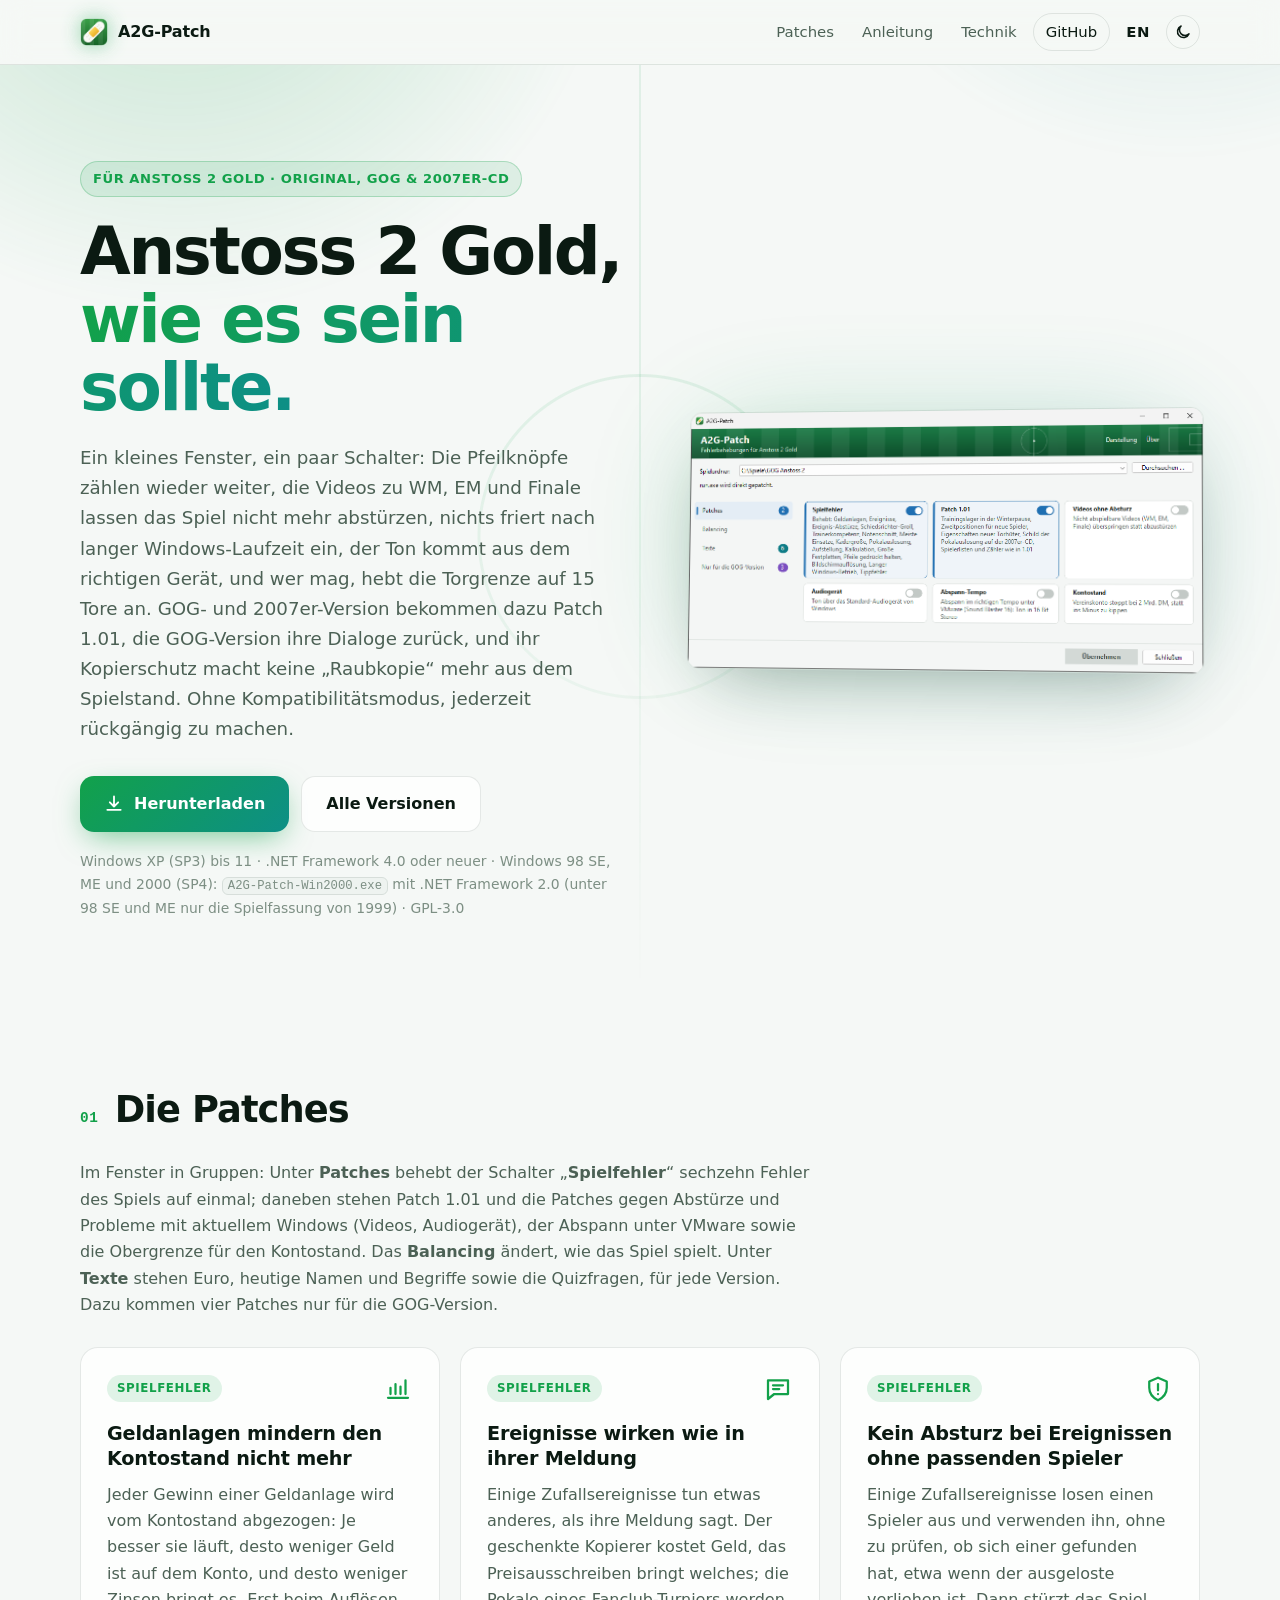
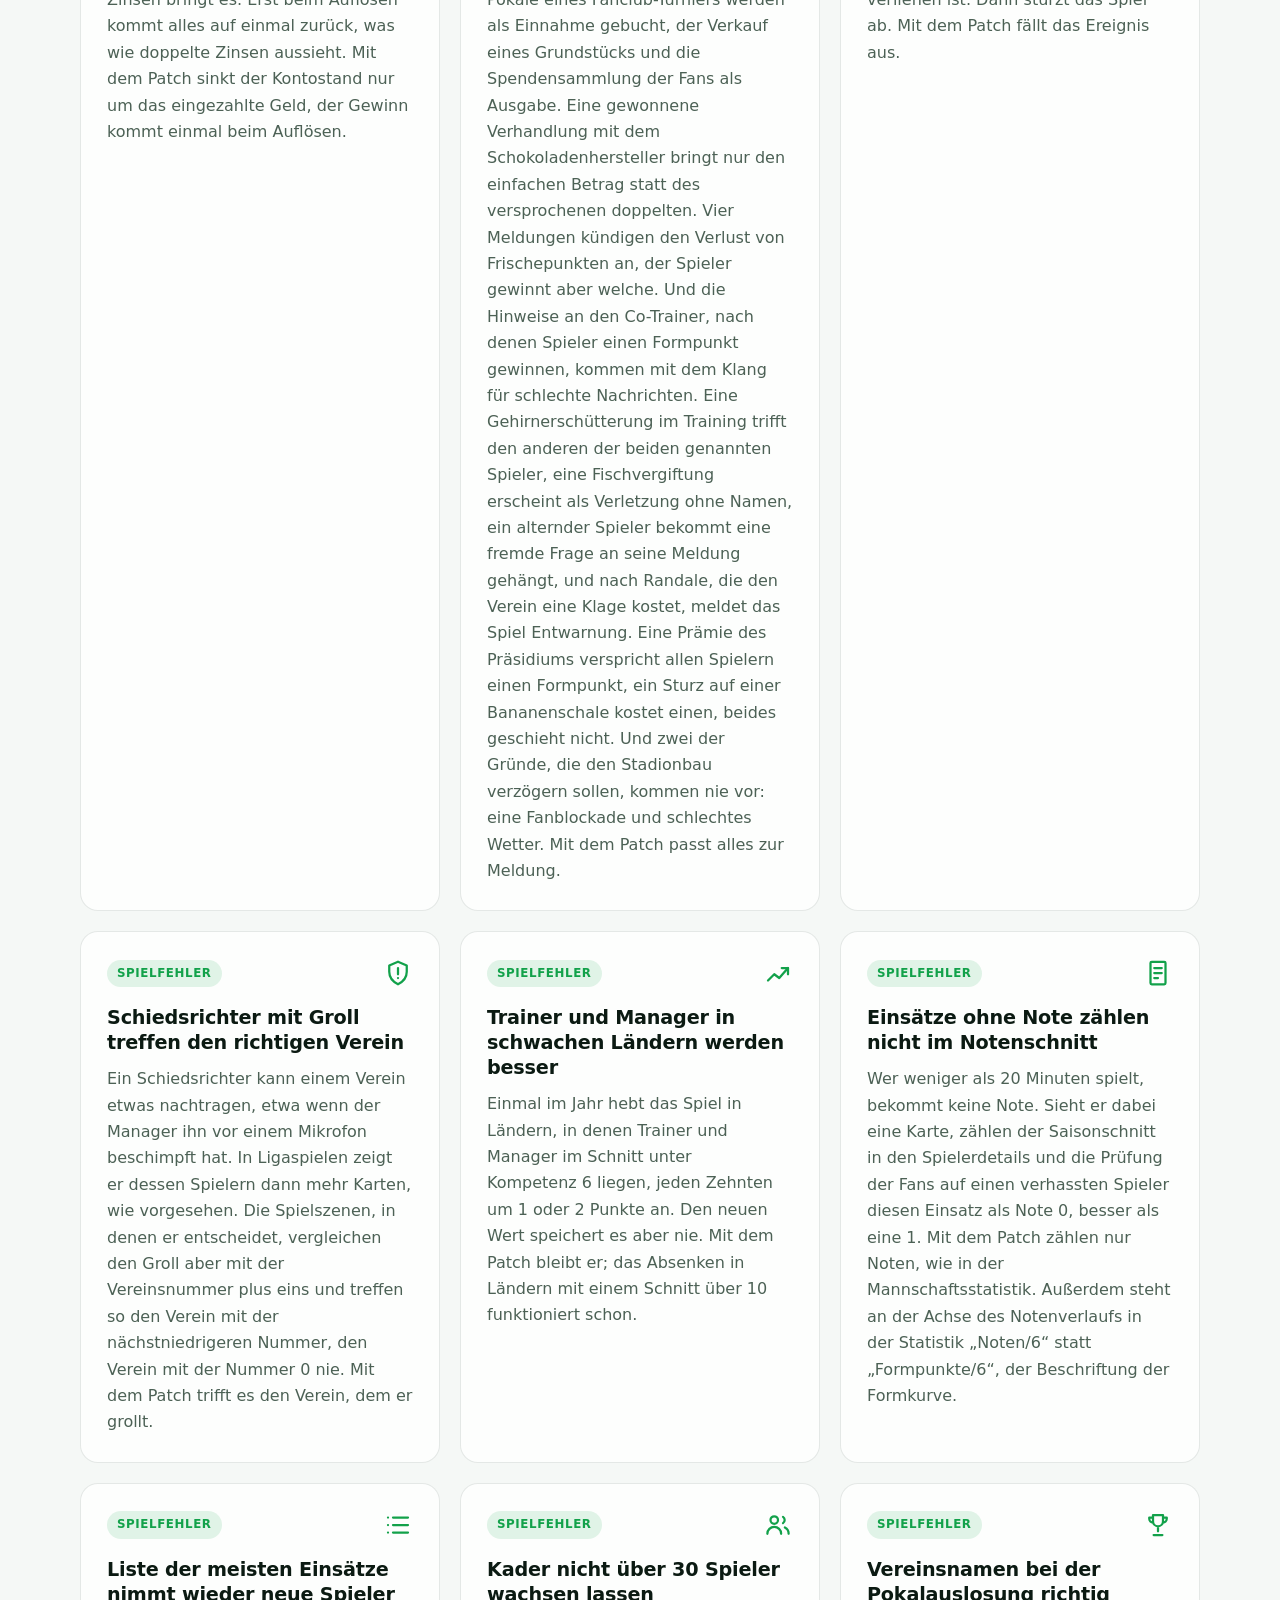
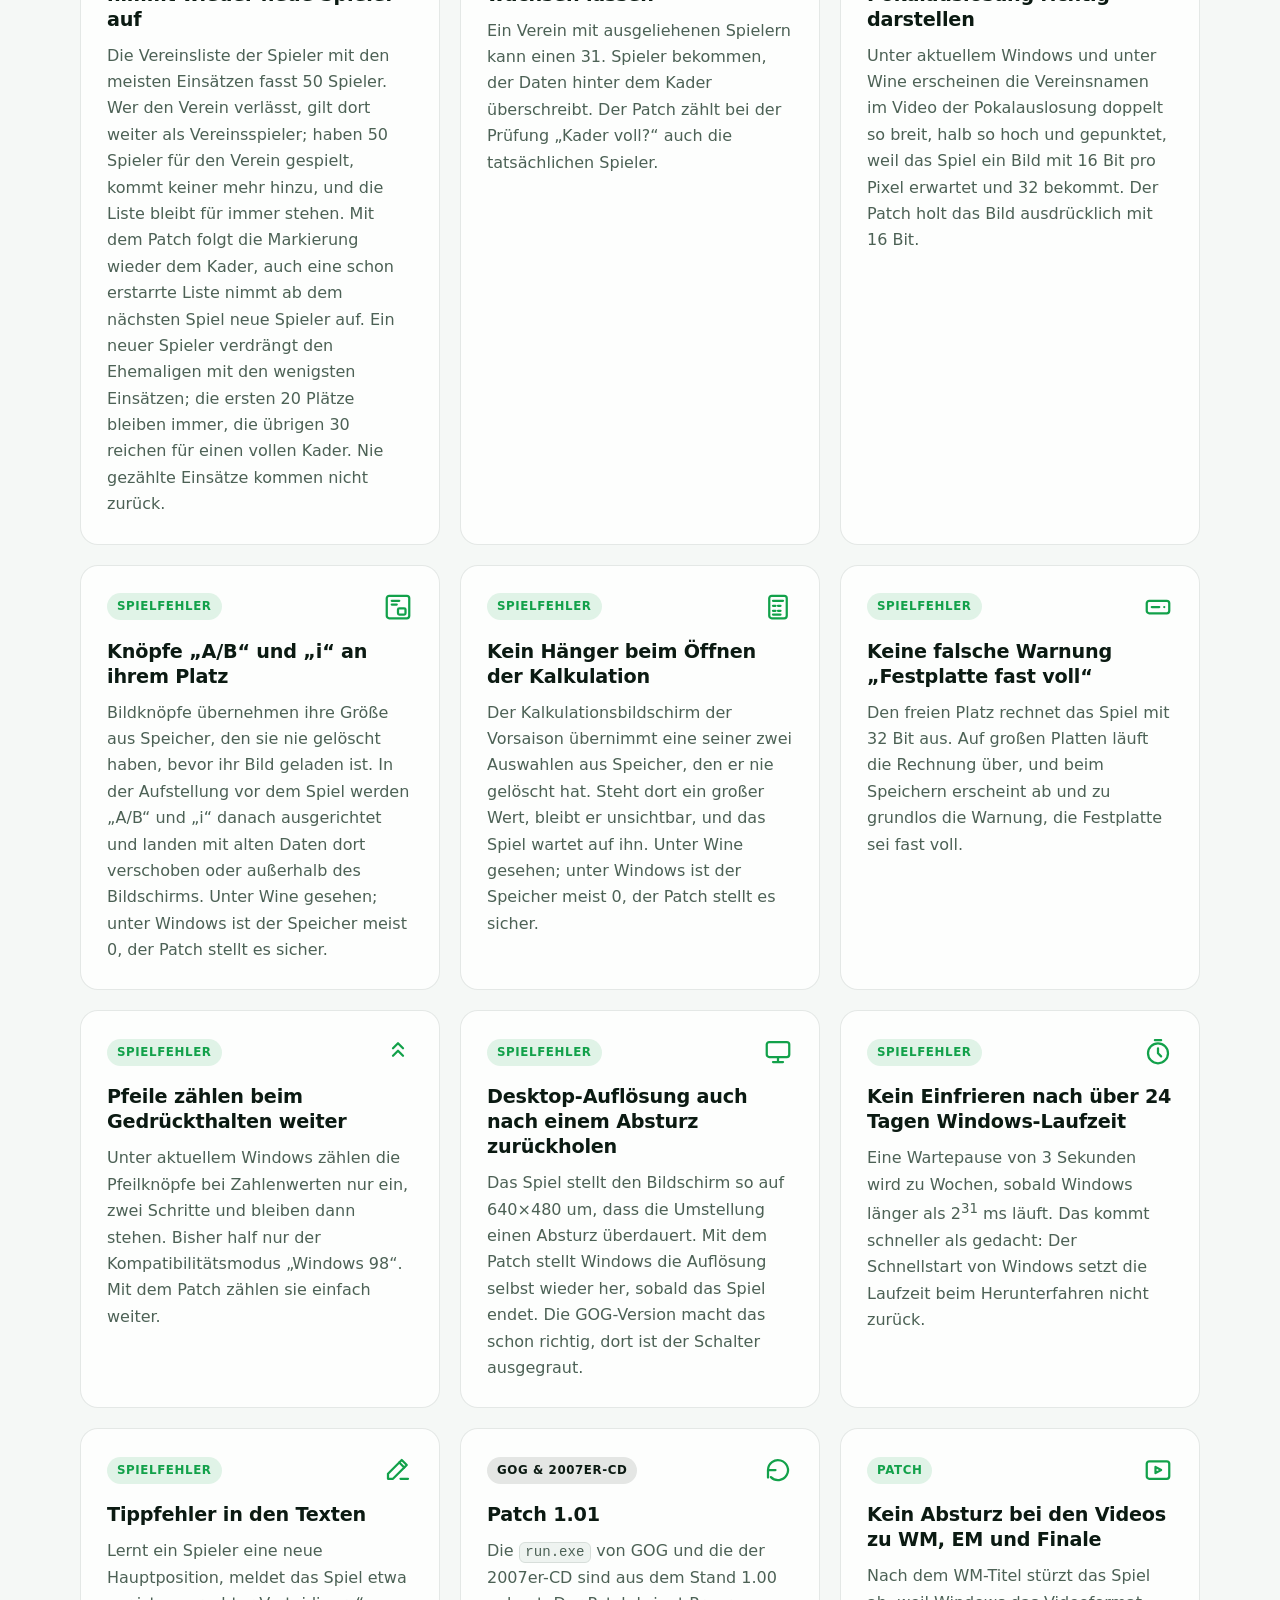
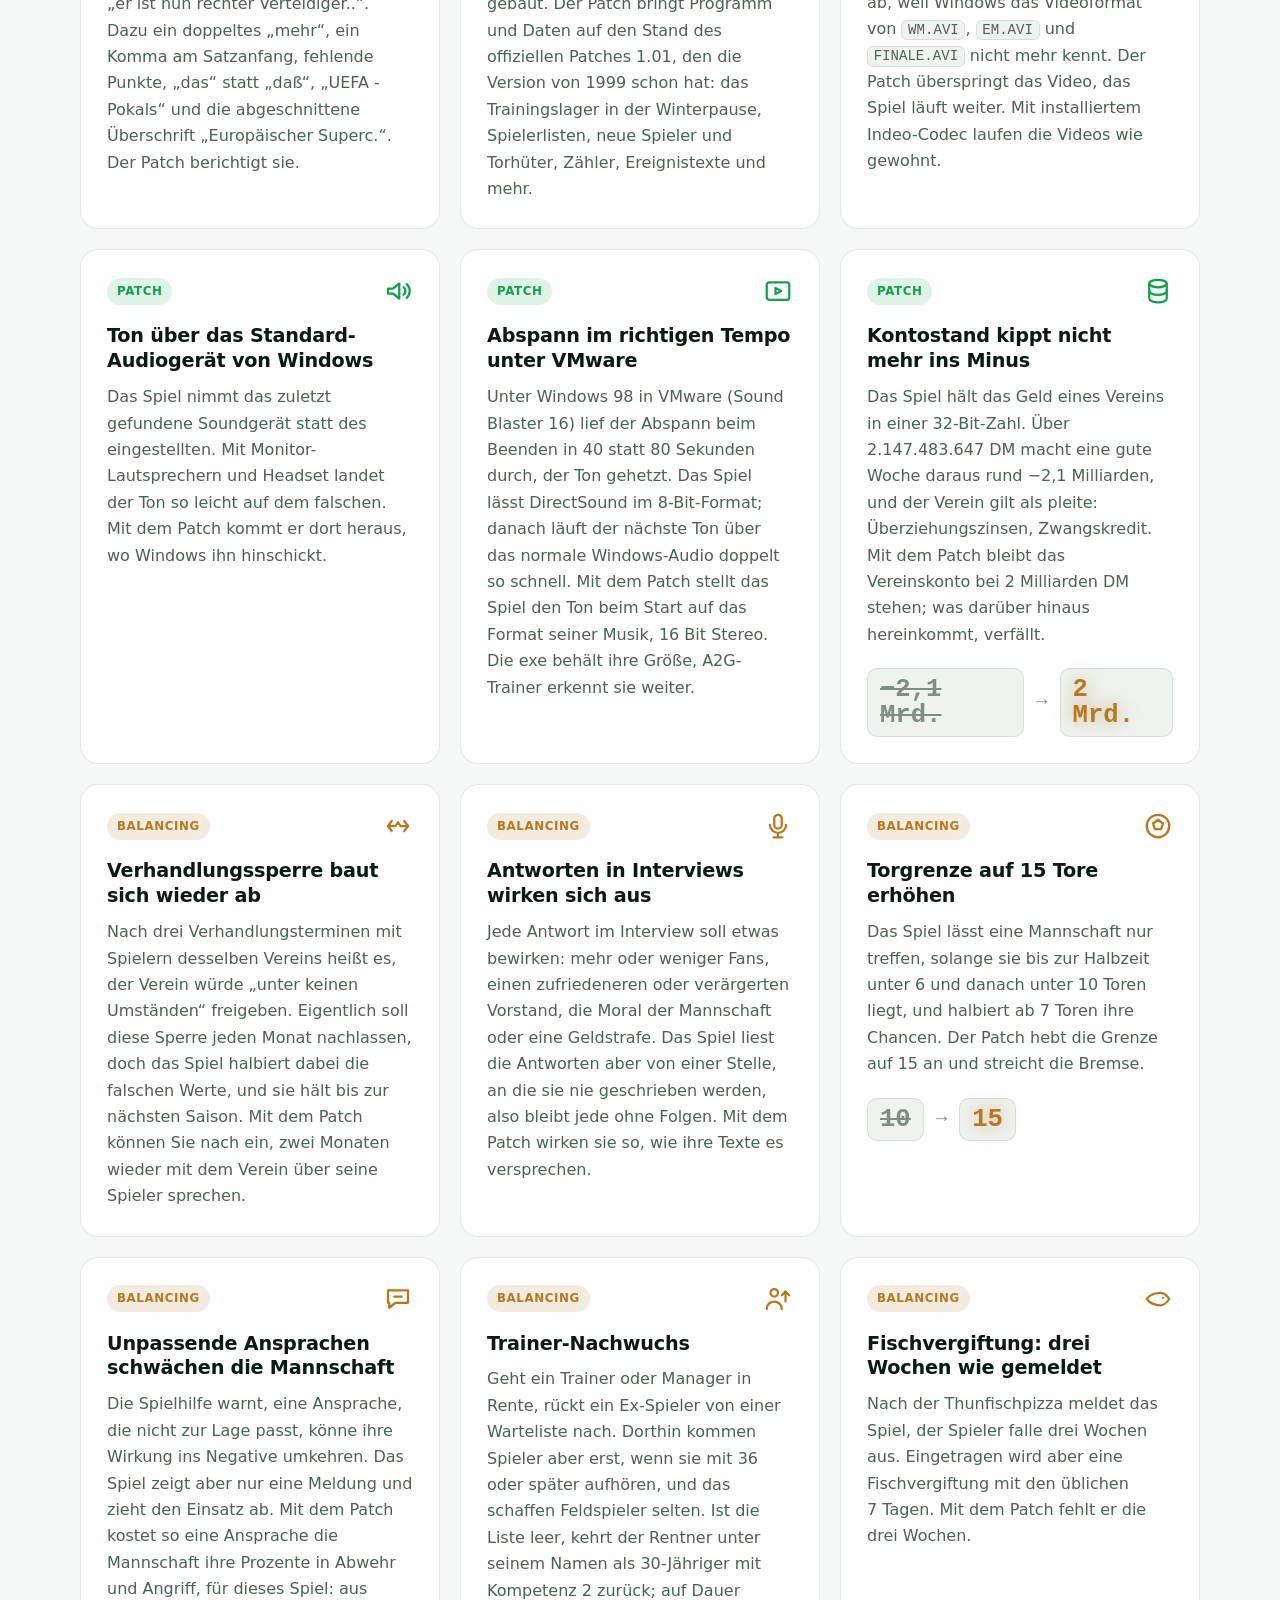
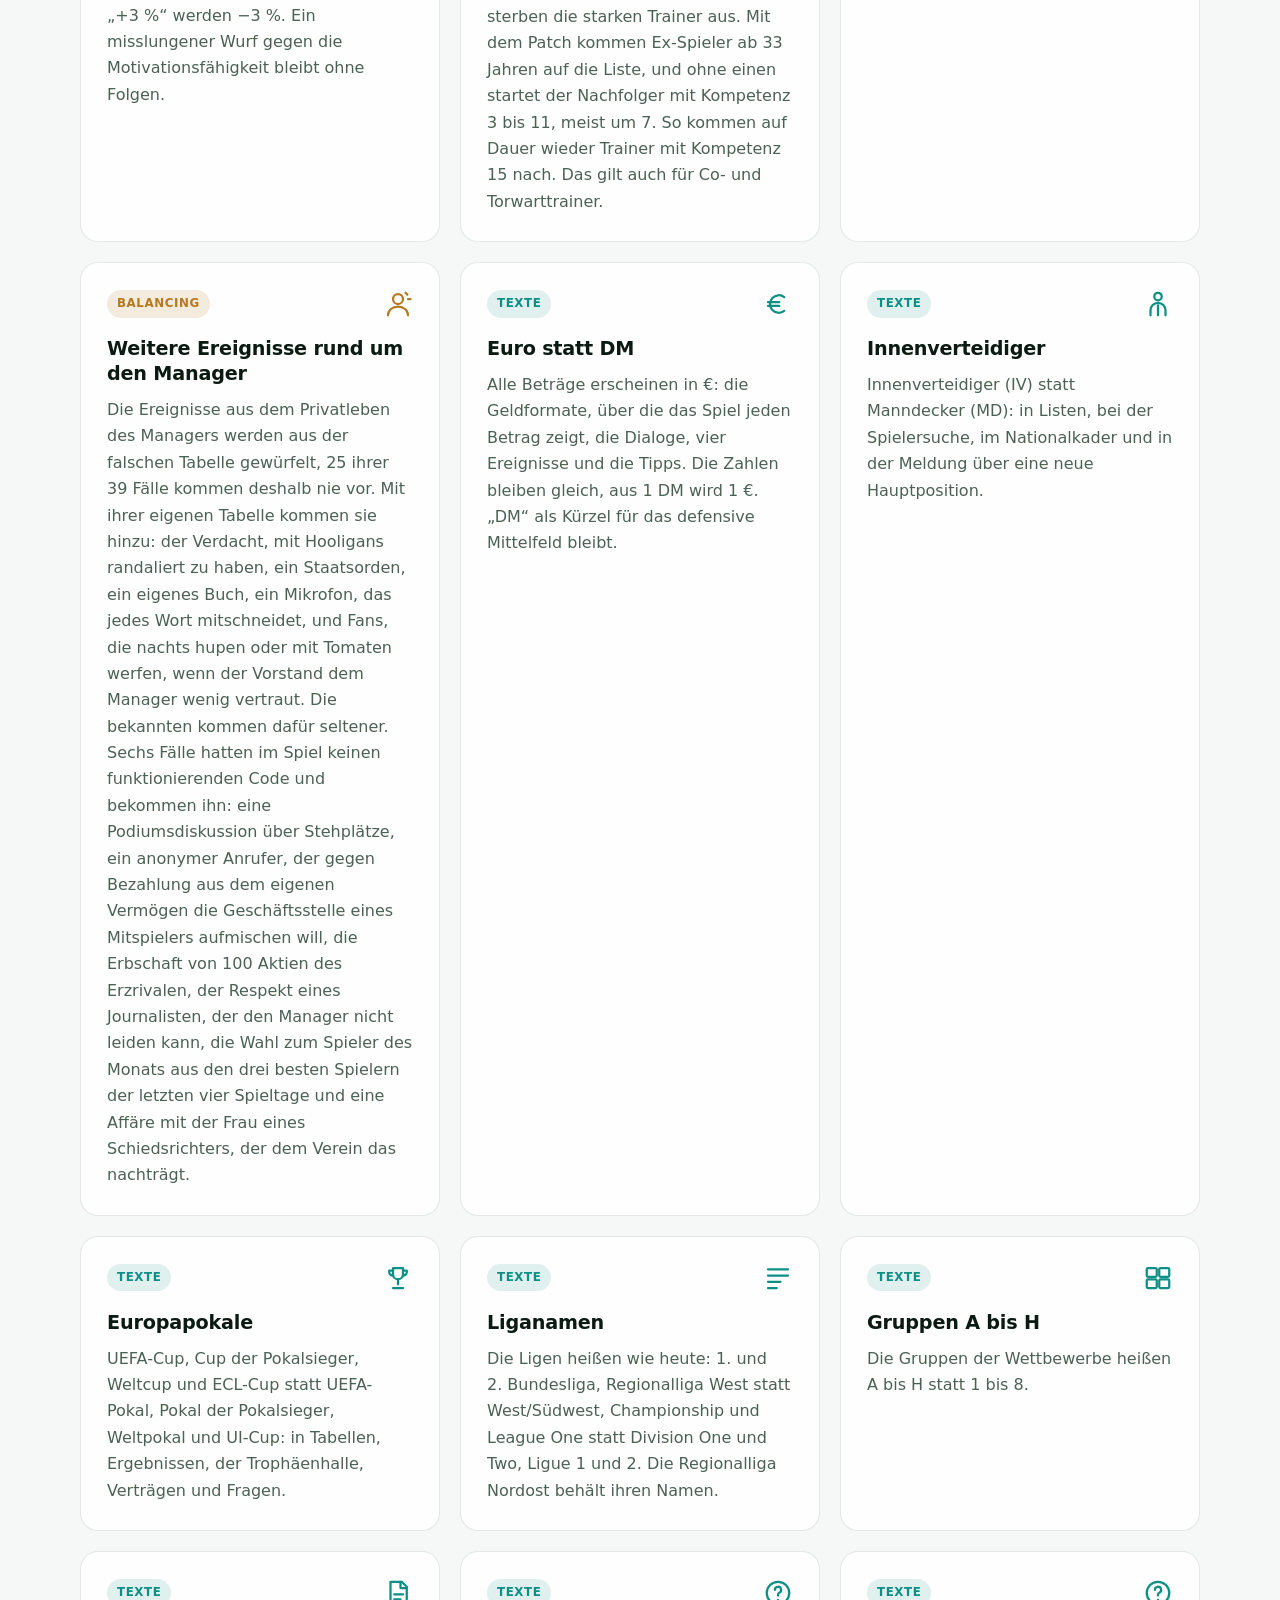
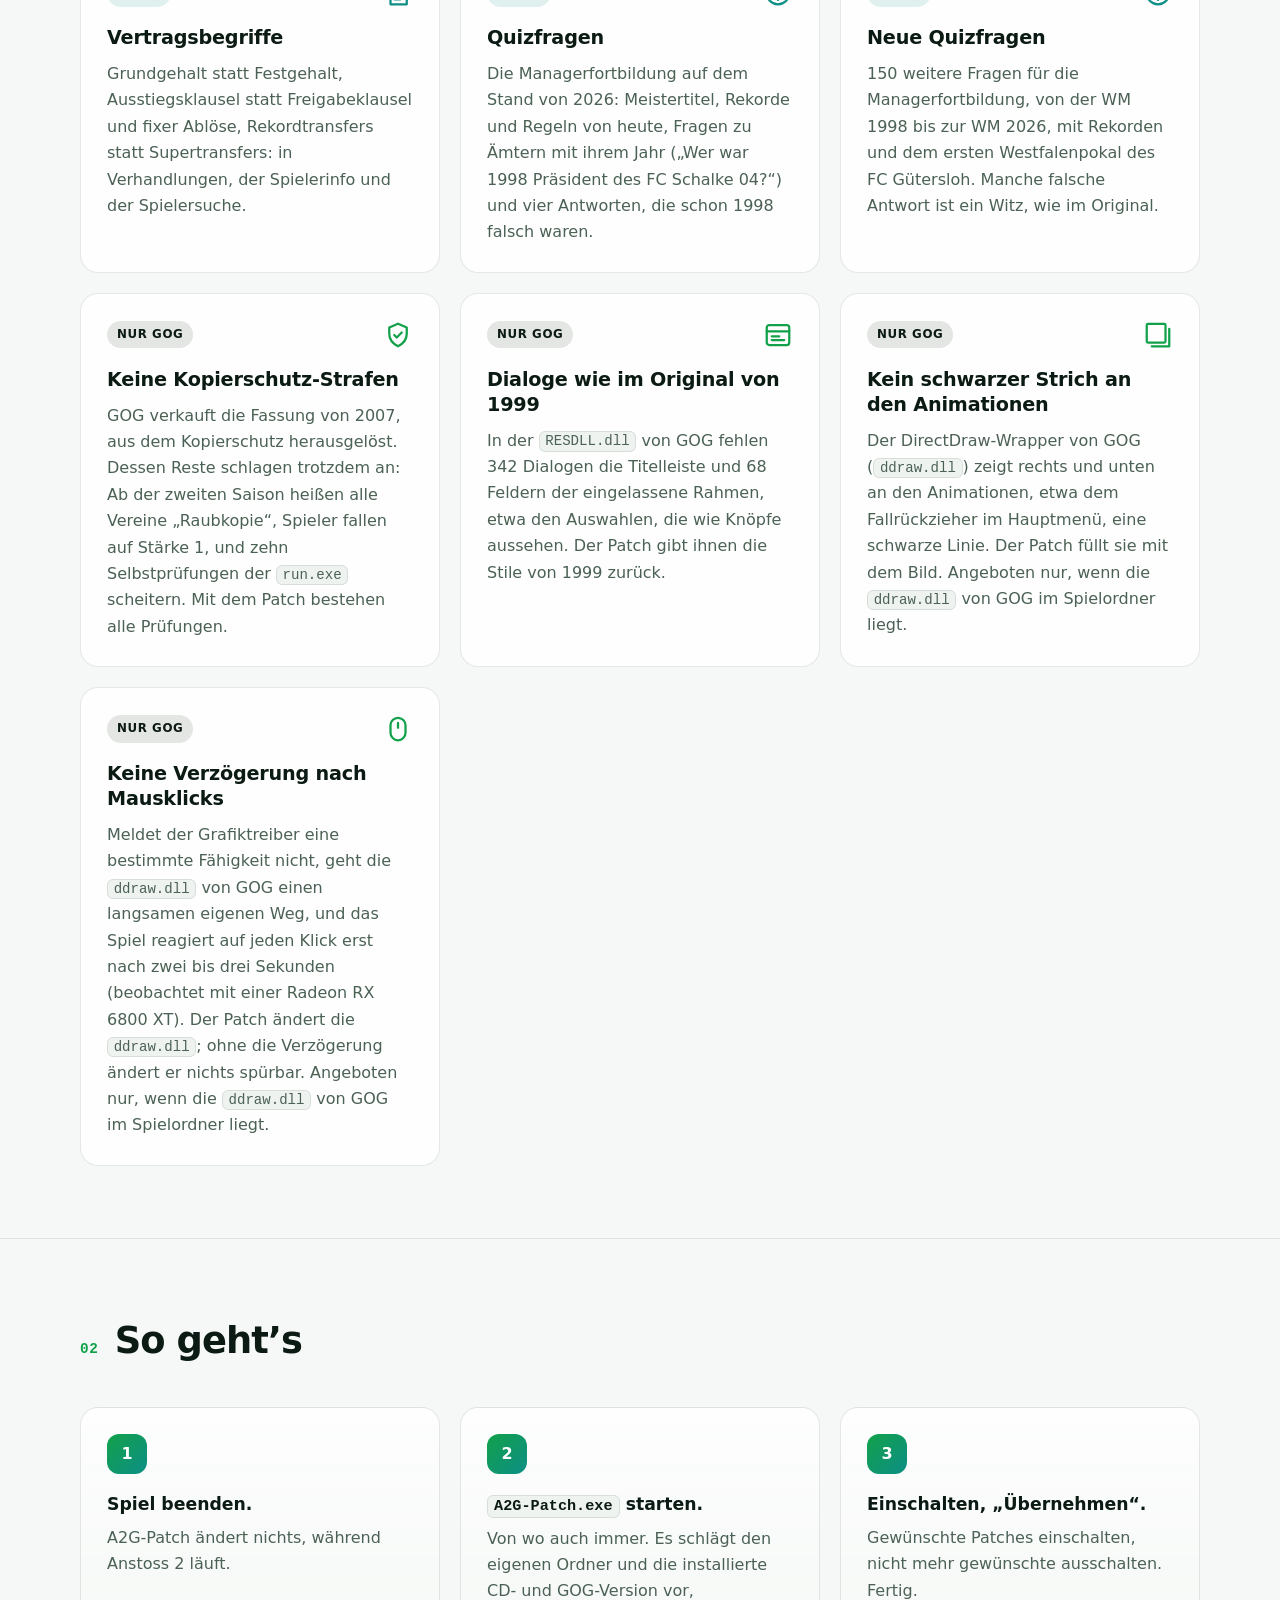
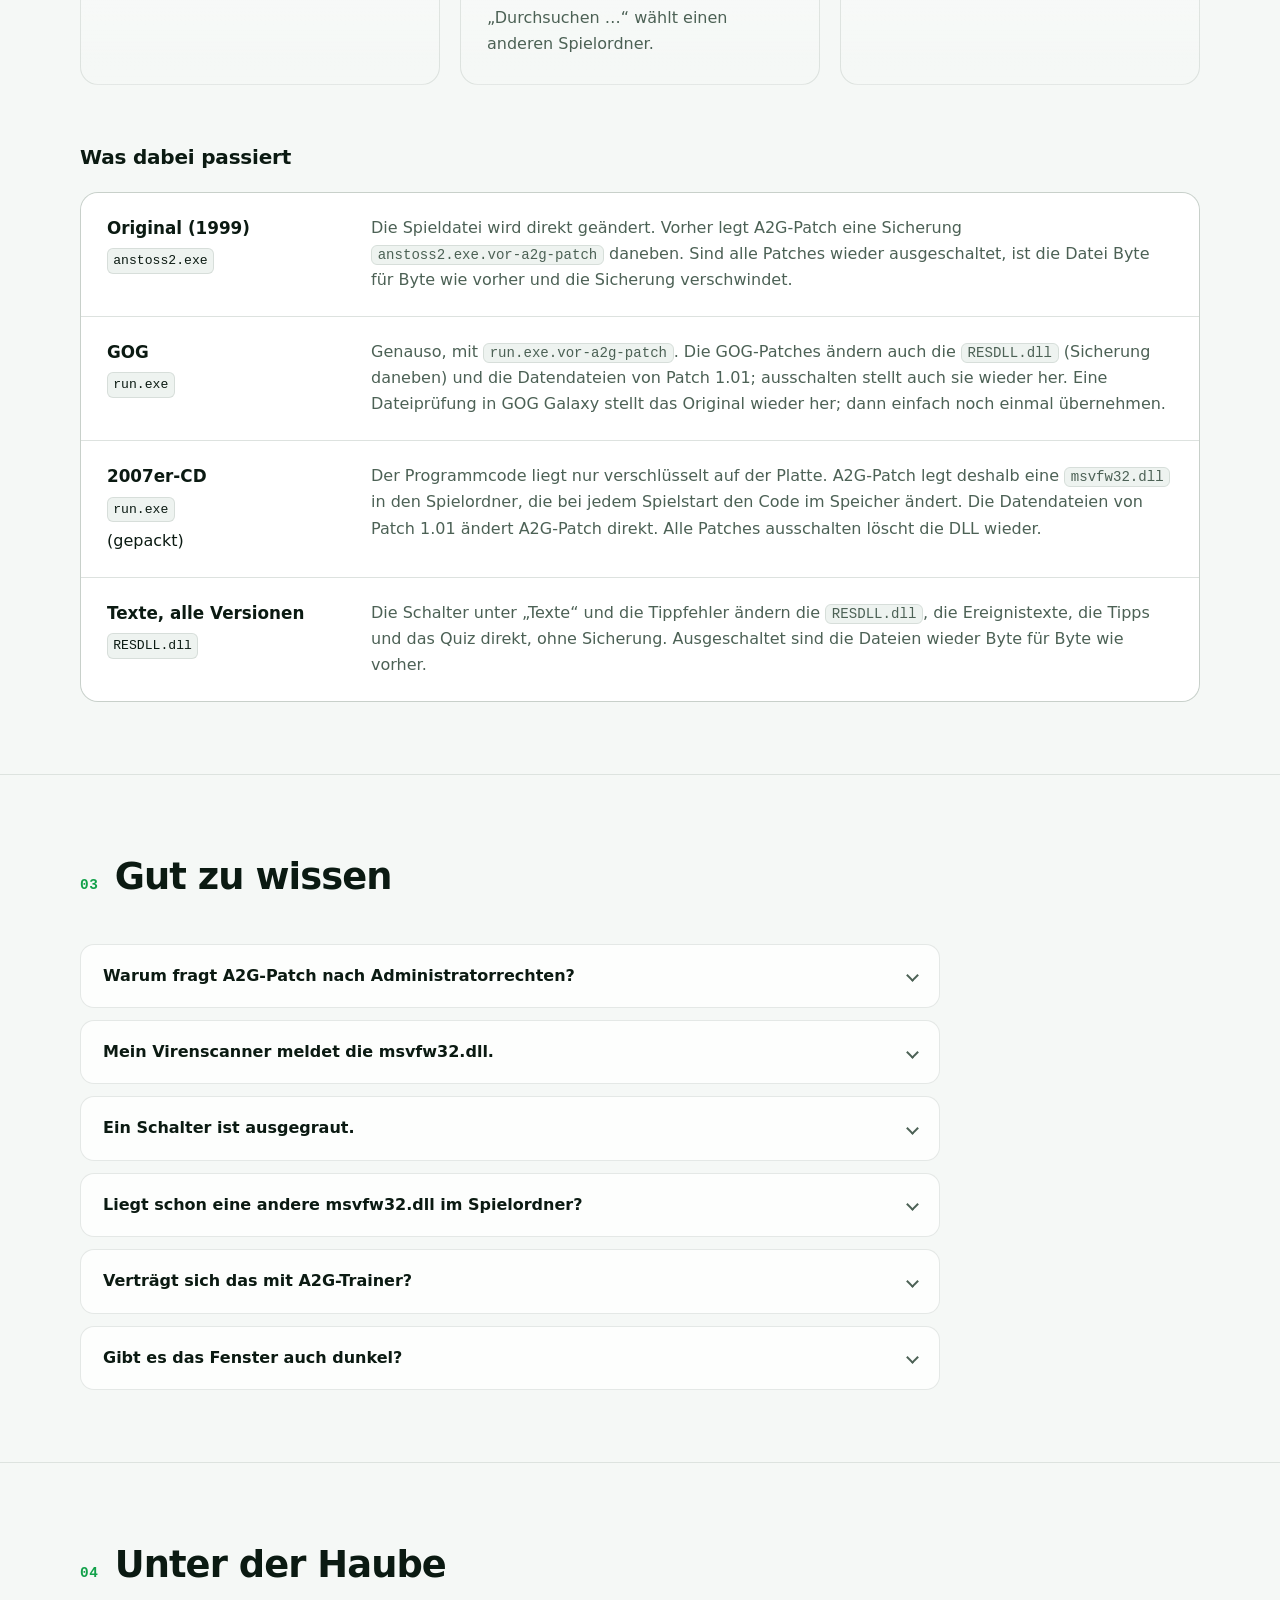
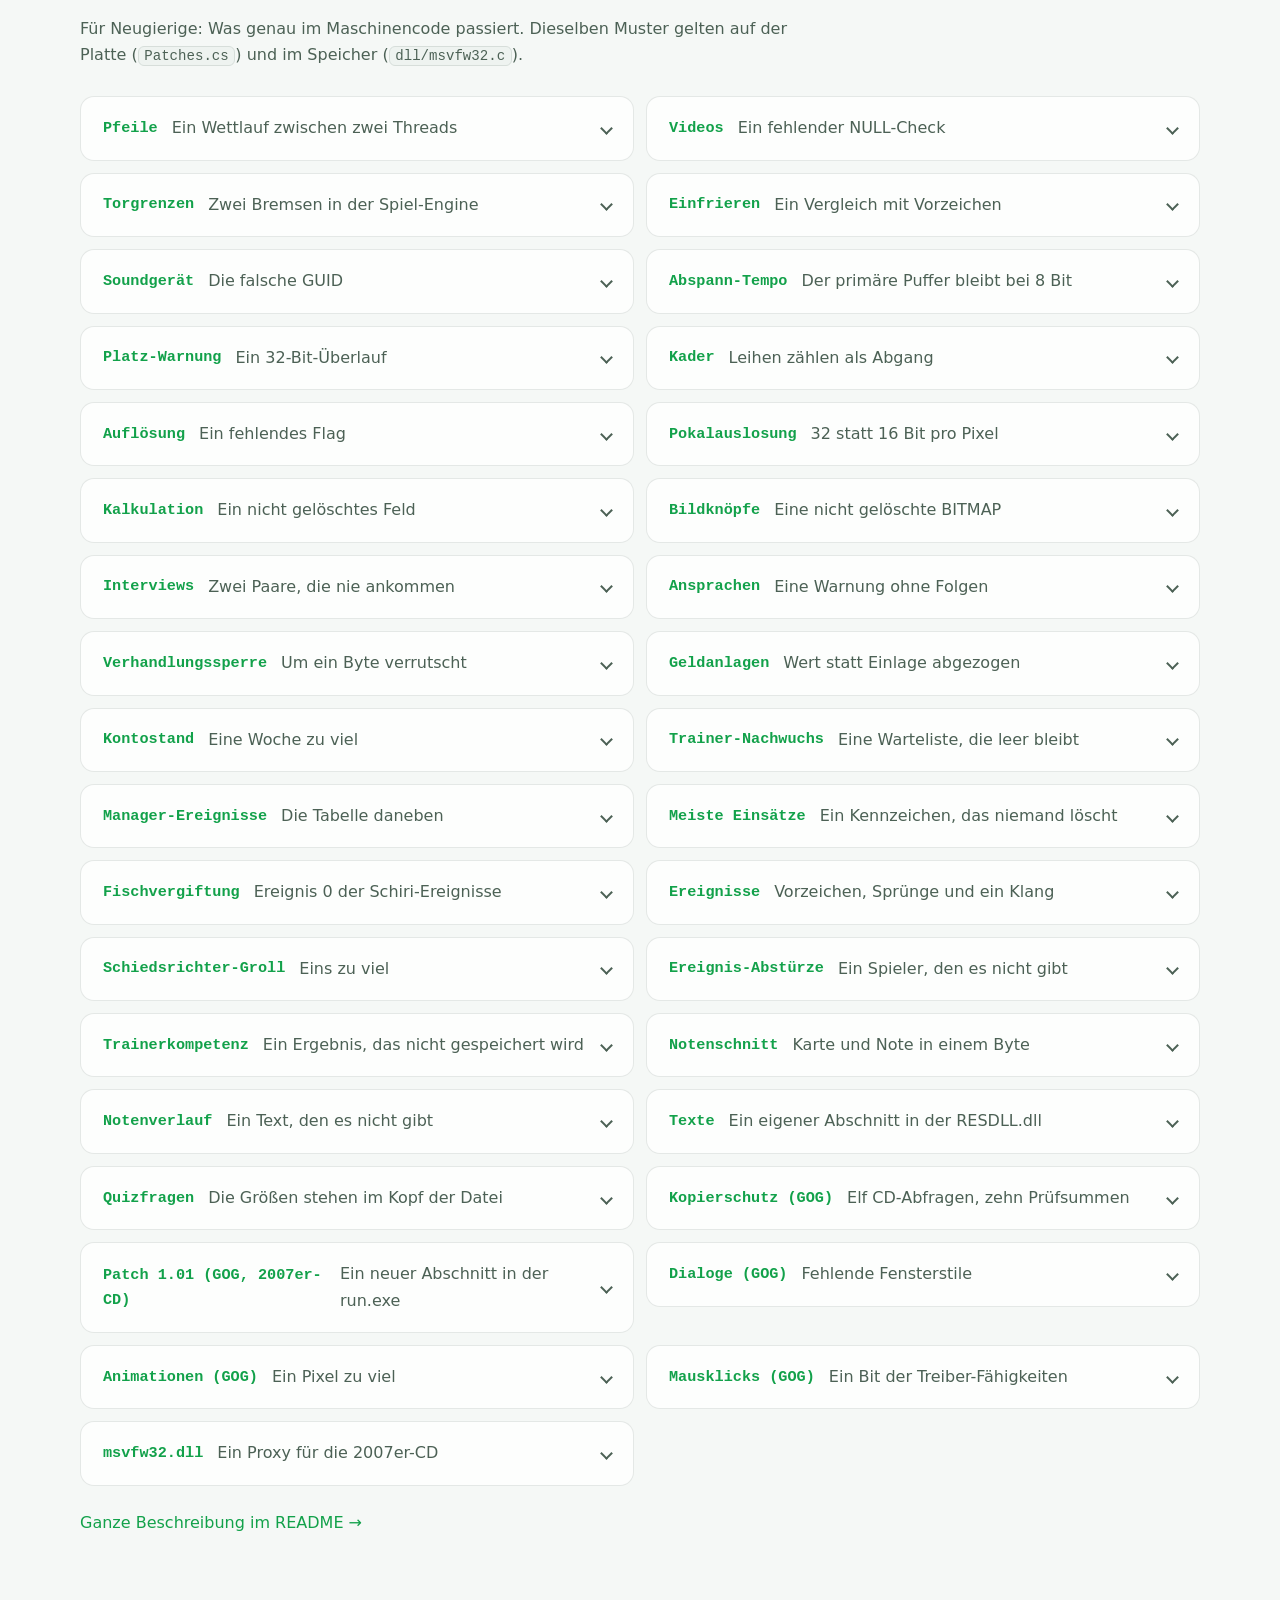
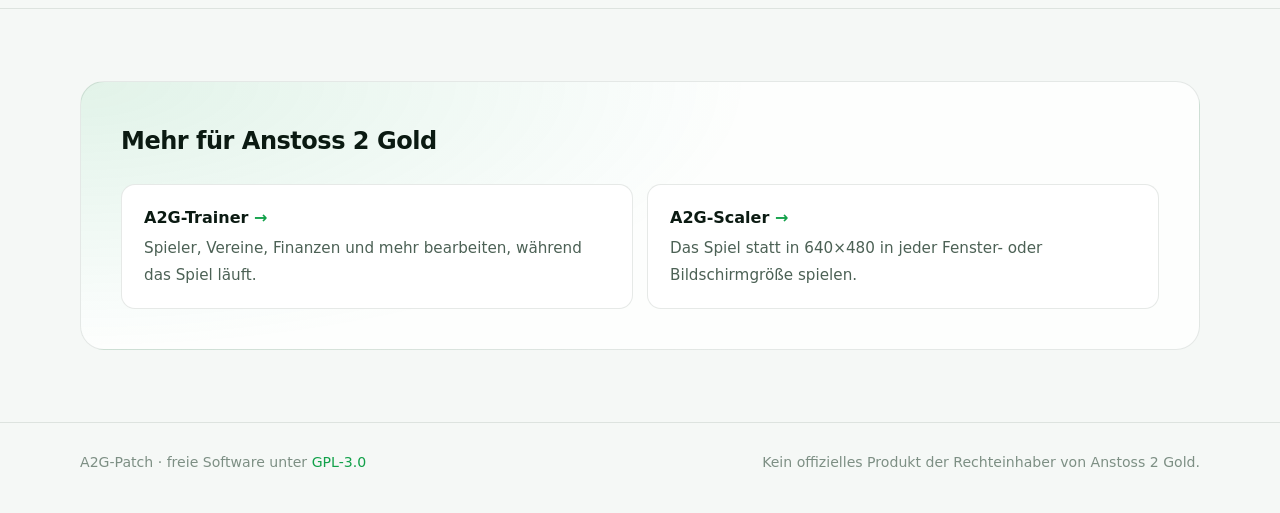
==== commit 667c69ee: "Pre-release check: outro and quiz on the English page and under the hood, outro in the README, quiz " ====
--- a/site/index.html
+++ b/site/index.html
@@ -51,7 +51,7 @@
     </div>
     <figure class="shot">
       <div class="shot-glow" aria-hidden="true"></div>
-      <img src="patch.png" width="1020" height="498" alt="Das Fenster von A2G-Patch: Spielordner-Auswahl, links die Gruppen, rechts je eine Kachel mit Schalter pro Patch">
+      <img src="patch.png" width="1020" height="513" alt="Das Fenster von A2G-Patch: Spielordner-Auswahl, links die Gruppen, rechts je eine Kachel mit Schalter pro Patch">
     </figure>
   </div>
 </section>
@@ -59,7 +59,7 @@
 <section id="patches" class="section">
   <div class="wrap">
     <h2 class="section-title"><span>01</span>Die Patches</h2>
-    <p class="intro">Im Fenster in Gruppen: Unter <b>Patches</b> behebt der Schalter „<b>Spielfehler</b>“ sechzehn Fehler des Spiels auf einmal; daneben stehen Patch 1.01 und die Patches gegen Abstürze und Probleme mit aktuellem Windows (Videos, Audiogerät), der Abspann unter VMware sowie die Obergrenze für den Kontostand. Das <b>Balancing</b> ändert, wie das Spiel spielt. Unter <b>Texte</b> stehen Euro, heutige Namen und Begriffe, für jede Version. Dazu kommen vier Patches nur für die GOG-Version.</p>
+    <p class="intro">Im Fenster in Gruppen: Unter <b>Patches</b> behebt der Schalter „<b>Spielfehler</b>“ sechzehn Fehler des Spiels auf einmal; daneben stehen Patch 1.01 und die Patches gegen Abstürze und Probleme mit aktuellem Windows (Videos, Audiogerät), der Abspann unter VMware sowie die Obergrenze für den Kontostand. Das <b>Balancing</b> ändert, wie das Spiel spielt. Unter <b>Texte</b> stehen Euro, heutige Namen und Begriffe sowie die Quizfragen, für jede Version. Dazu kommen vier Patches nur für die GOG-Version.</p>
     <div class="cards">
       <article class="card">
         <div class="card-head">
@@ -417,7 +417,7 @@
       </div>
       <div class="rel">
         <div class="rel-head"><b>Texte, alle Versionen</b><code>RESDLL.dll</code></div>
-        <p>Die Schalter unter „Texte“ und die Tippfehler ändern die <code>RESDLL.dll</code>, die Ereignistexte und die Tipps direkt, ohne Sicherung. Ausgeschaltet sind die Dateien wieder Byte für Byte wie vorher.</p>
+        <p>Die Schalter unter „Texte“ und die Tippfehler ändern die <code>RESDLL.dll</code>, die Ereignistexte, die Tipps und das Quiz direkt, ohne Sicherung. Ausgeschaltet sind die Dateien wieder Byte für Byte wie vorher.</p>
       </div>
     </div>
   </div>
@@ -493,6 +493,13 @@
         <summary><b>Soundgerät</b><span>Die falsche GUID</span></summary>
         <p>Beim Aufzählen merkt sich das Spiel das Gerät mit den meisten 3D-Puffern. Seit Vista melden alle dort 0, bei Gleichstand gewinnt das letzte, und dessen GUID geht an <code>DirectSoundCreate</code>. Mit NULL nimmt DirectSound das Standardgerät von Windows:</p>
 <pre><code>push &amp;guid (68 xx xx xx xx)  →  push esi / nop ×4   <i>; esi ist hier 0</i></code></pre>
+      </details>
+      <details class="tech-item">
+        <summary><b>Abspann-Tempo</b><span>Der primäre Puffer bleibt bei 8&nbsp;Bit</span></summary>
+        <p>Das Spiel öffnet DirectSound auf der normalen Kooperationsstufe; der primäre Puffer behält dann DirectSounds Vorgabe von 8&nbsp;Bit. Mit VMwares Sound Blaster 16 läuft danach der nächste Ton über <code>waveOut</code> auf einer doppelt so schnellen Uhr, darunter der Abspann (<code>EXTRO.AVI</code> über <code>MCIWnd</code>). Der Patch schreibt die 121&nbsp;Bytes hinter <code>DirectSoundCreate</code> um: <code>GetCaps</code> füllt seine Struktur ohnehin ganz, ein gescheitertes <code>SetCooperativeLevel</code> nimmt den gleichen Ausweg direkt davor. Der gewonnene Platz reicht für den primären Puffer:</p>
+<pre><code>SetCooperativeLevel(hwnd, NORMAL)  →  (hwnd, PRIORITY)
+                                       CreateSoundBuffer(primär) / SetFormat(22050 Hz, 16 Bit, Stereo) / Release</code></pre>
+        <p>Pufferbeschreibung und Format (38&nbsp;Bytes) liegen in Nullen hinter dem Ende von <code>.rdata</code> (1999) bzw. im Importabschnitt (GOG); zurückgenommen werden sie wieder zu Nullen.</p>
       </details>
       <details class="tech-item">
         <summary><b>Platz-Warnung</b><span>Ein 32-Bit-Überlauf</span></summary>
@@ -629,6 +636,10 @@
         <p>Ein längerer Text passt nicht an seinen Platz. Die geänderten String-Tabellen und Dialoge kommen deshalb in einen neuen Abschnitt <code>.a2gtxt</code> am Ende der <code>RESDLL.dll</code>, und das Ressourcenverzeichnis zeigt dorthin. Der Abschnitt merkt sich, welche Schalter an sind und wo jede Ressource vorher lag; jeder Schalter baut ihn aus den Originalen neu. Geändert werden nur Texte, als ganze Wörter: „Gruppe&nbsp;1“ lässt „Gruppe&nbsp;10“ in Ruhe. Stile und Positionen bleiben, denn das Spiel erkennt seine Bildknöpfe an <code>WS_EX_CLIENTEDGE</code>. Die Ereignistexte liest das Spiel nur in genau ihrer Länge; jeder Schalter ersetzt ganze Texte und gleicht die Länge mit Leerzeichen am Textende aus. Für „Innenverteidiger“ wird die Meldung über eine neue Hauptposition kürzer: „… hat eine neue Hauptposition gelernt: Innenverteidiger.“</p>
       </details>
       <details class="tech-item">
+        <summary><b>Quizfragen</b><span>Die Größen stehen im Kopf der Datei</span></summary>
+        <p>Das Quiz der Managerfortbildung steht in <code>TEXTE\fort.saq</code>, in allen drei Versionen gleich: im Kopf die Zahl der Fragen jeder der drei Stufen, die Zahl der Texte und die Länge des Textblocks, dann eine Tabelle, wo jeder Text beginnt, dann der Block mit invertierten Bytes. Auf jede Frage folgen ihre Antworten, durch Kommas getrennt, die richtige zuerst. Das Spiel liest Zahlen und Größen aus dem Kopf, Texte dürfen also ihre Länge ändern. „Quizfragen“ ersetzt ganze Fragen an ihrem Platz, „Neue Quizfragen“ hängt Fragen ans Ende ihrer Stufe; beide schreiben die Datei unabhängig voneinander neu, ausgeschaltet ist sie wieder das Original aufs Byte.</p>
+      </details>
+      <details class="tech-item">
         <summary><b>Kopierschutz (GOG)</b><span>Elf CD-Abfragen, zehn Prüfsummen</span></summary>
         <p>Elf Stellen rufen eine Signaturroutine auf und ziehen den erwarteten Wert ab; 0 heißt „Original-CD“. GOG hat das Abziehen durch NOPs ersetzt, also scheitert jede Abfrage. Der Patch setzt das Ergebnis einer bestandenen Abfrage ein. Dazu prüfen fünf Stellen eine CRC32 der <code>run.exe</code> auf der Platte und fünf eine CRC32 ihres eigenen Codes; A2G-Patch speichert nach jeder Änderung die passenden Werte.</p>
 <pre><code>call check / add esp,4 / nop ×5  →  call check / add esp,4 / xor eax,eax / nop ×3</code></pre>
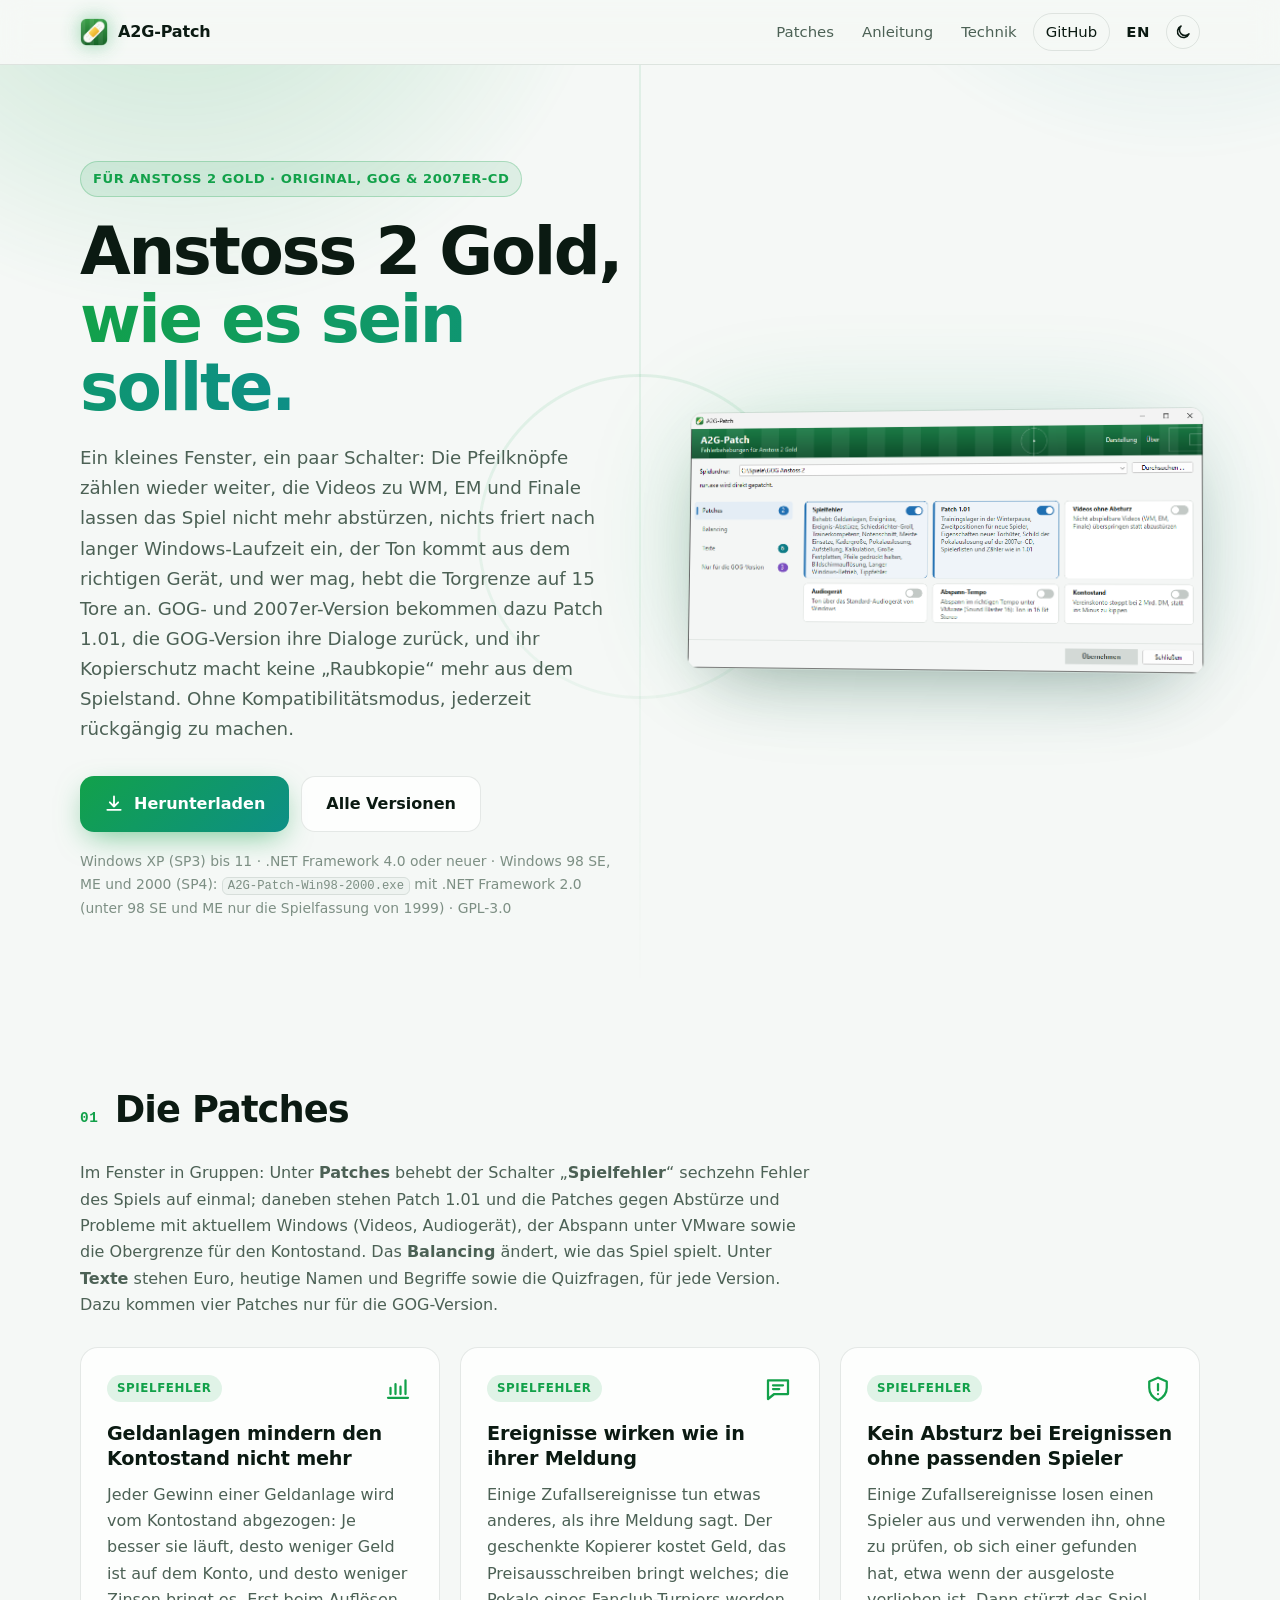
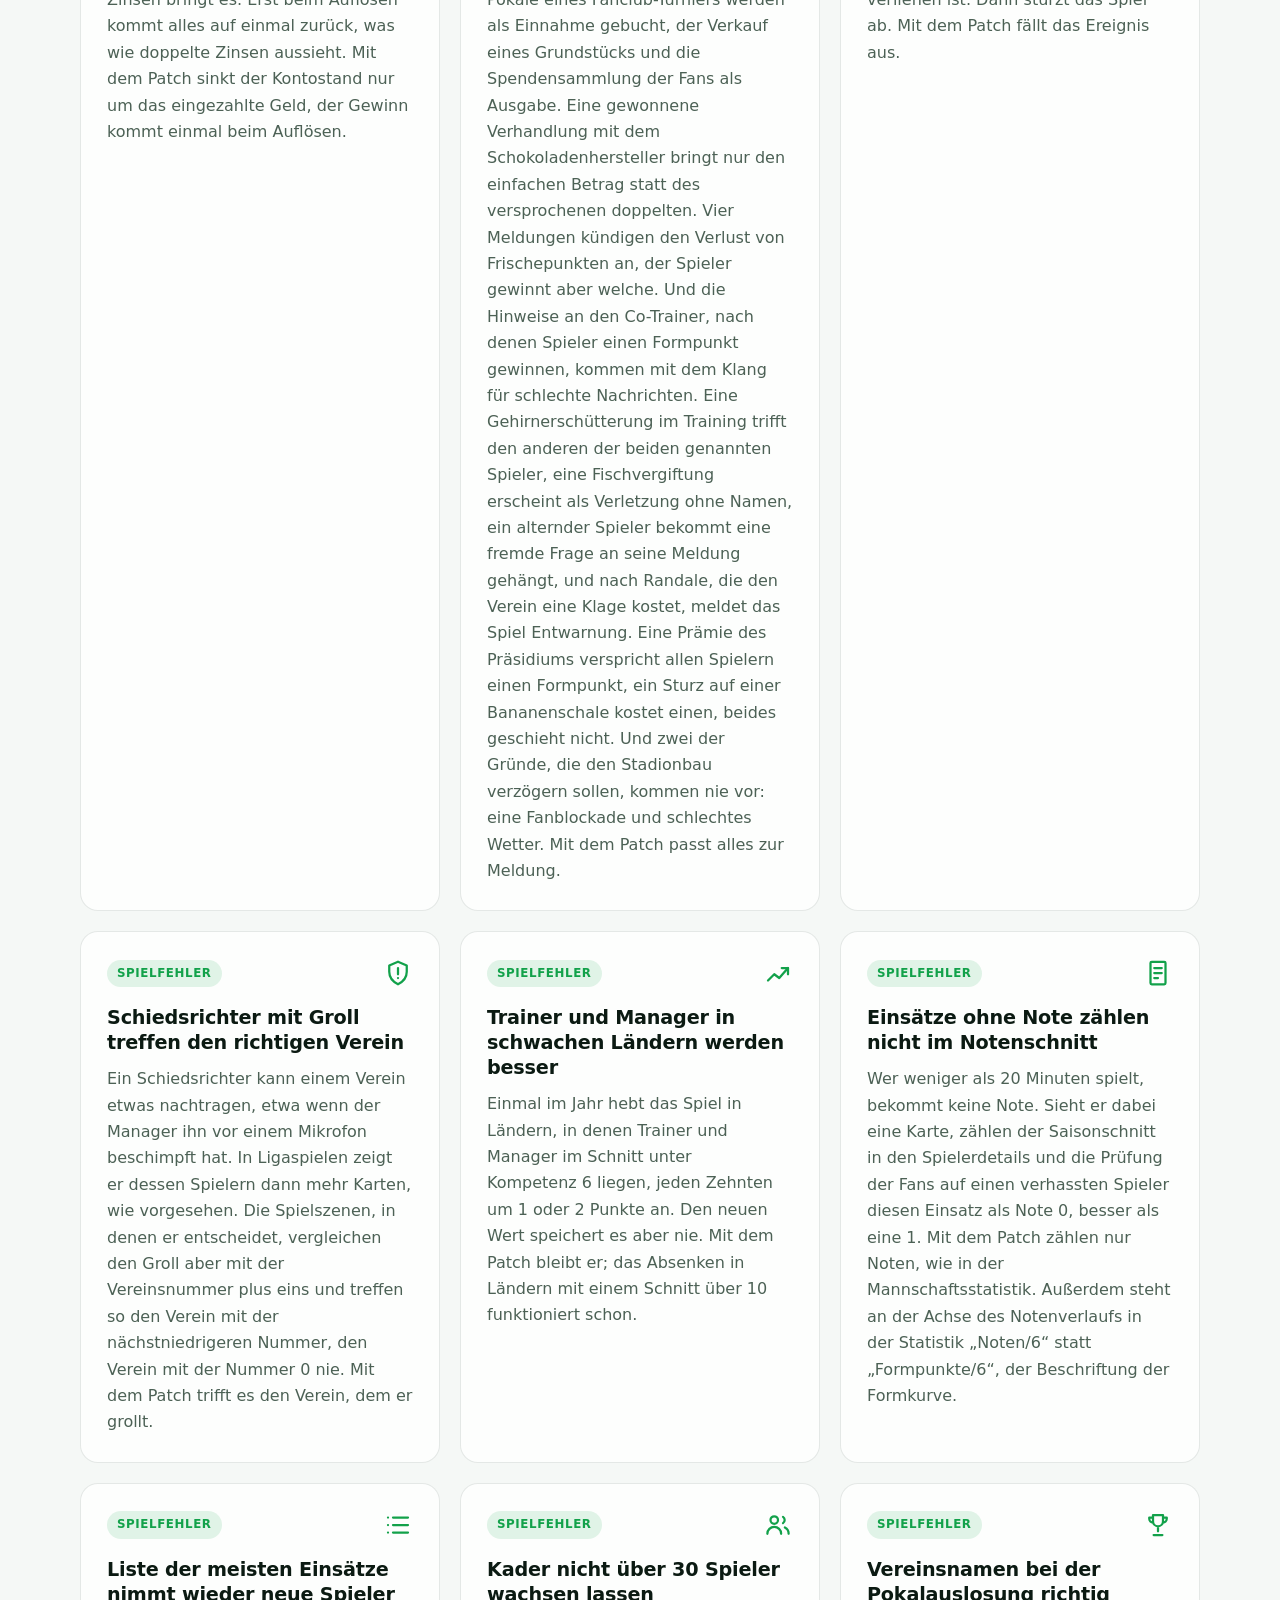
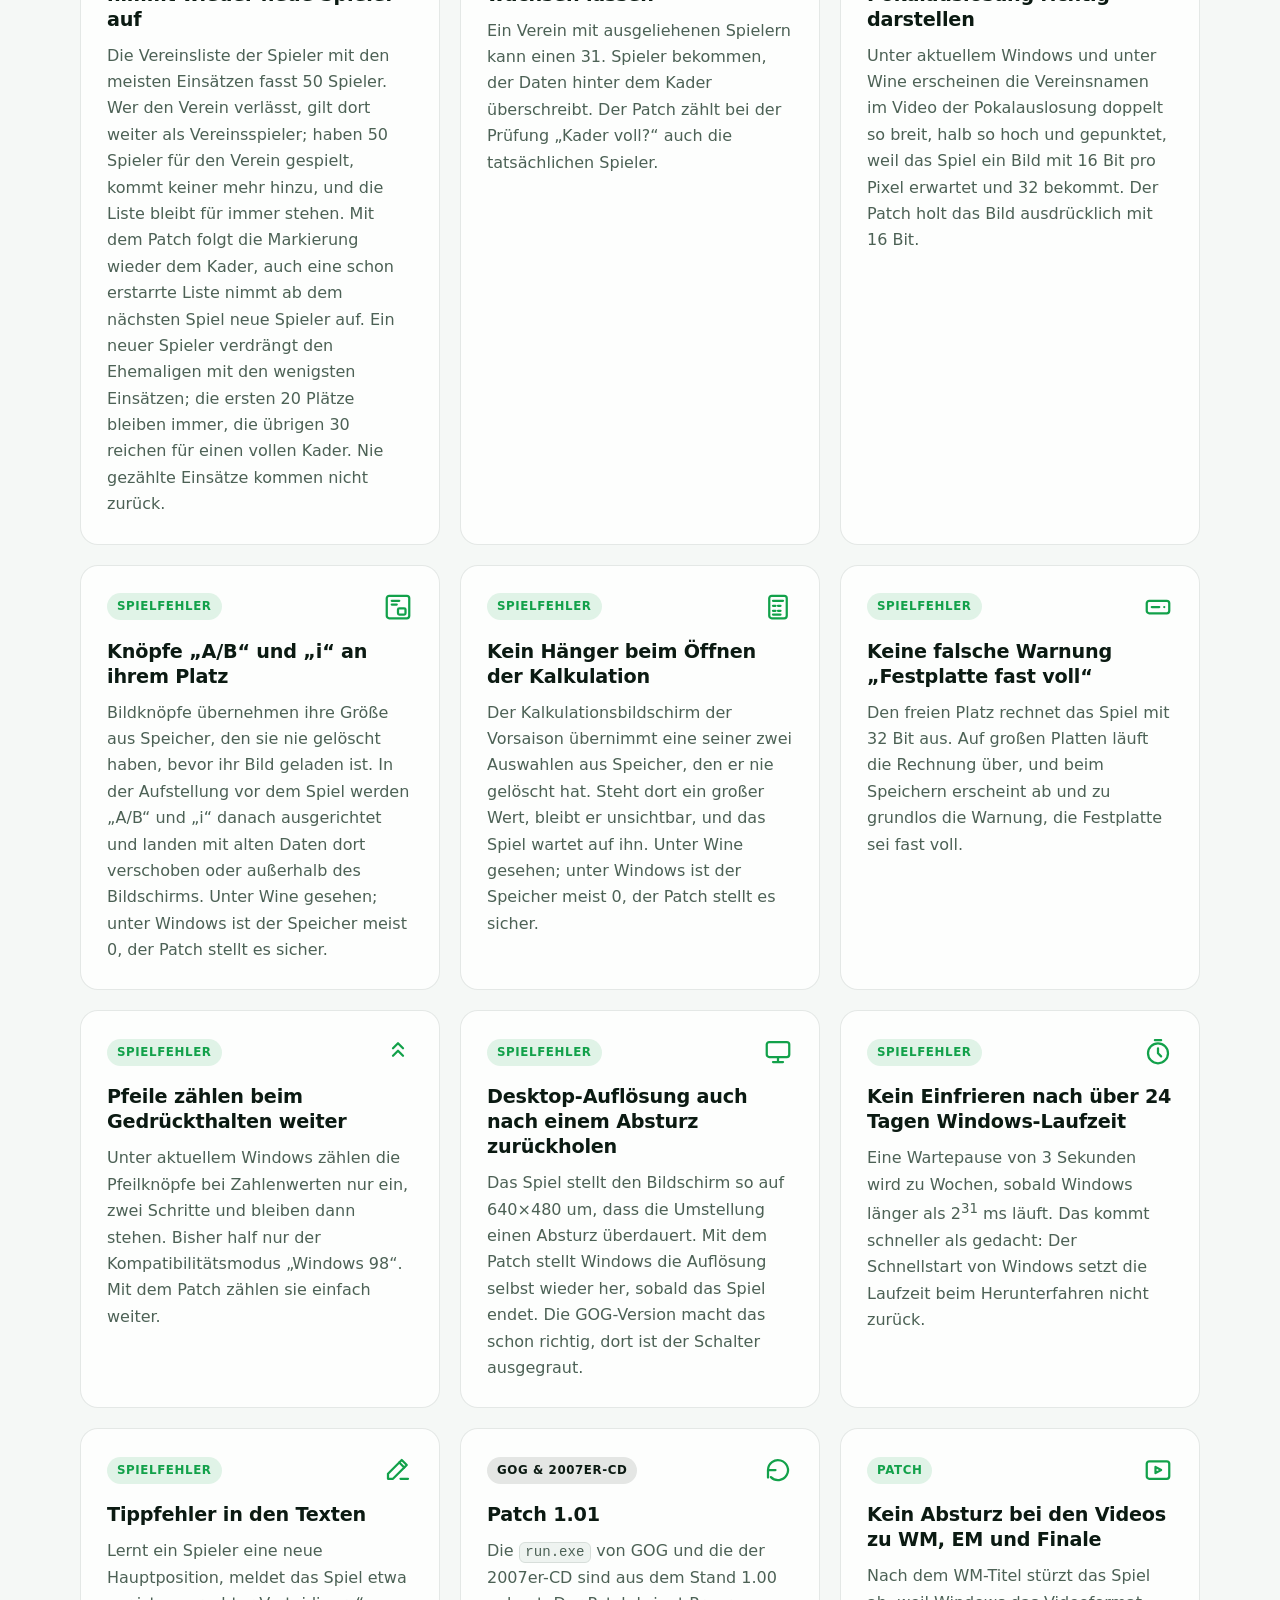
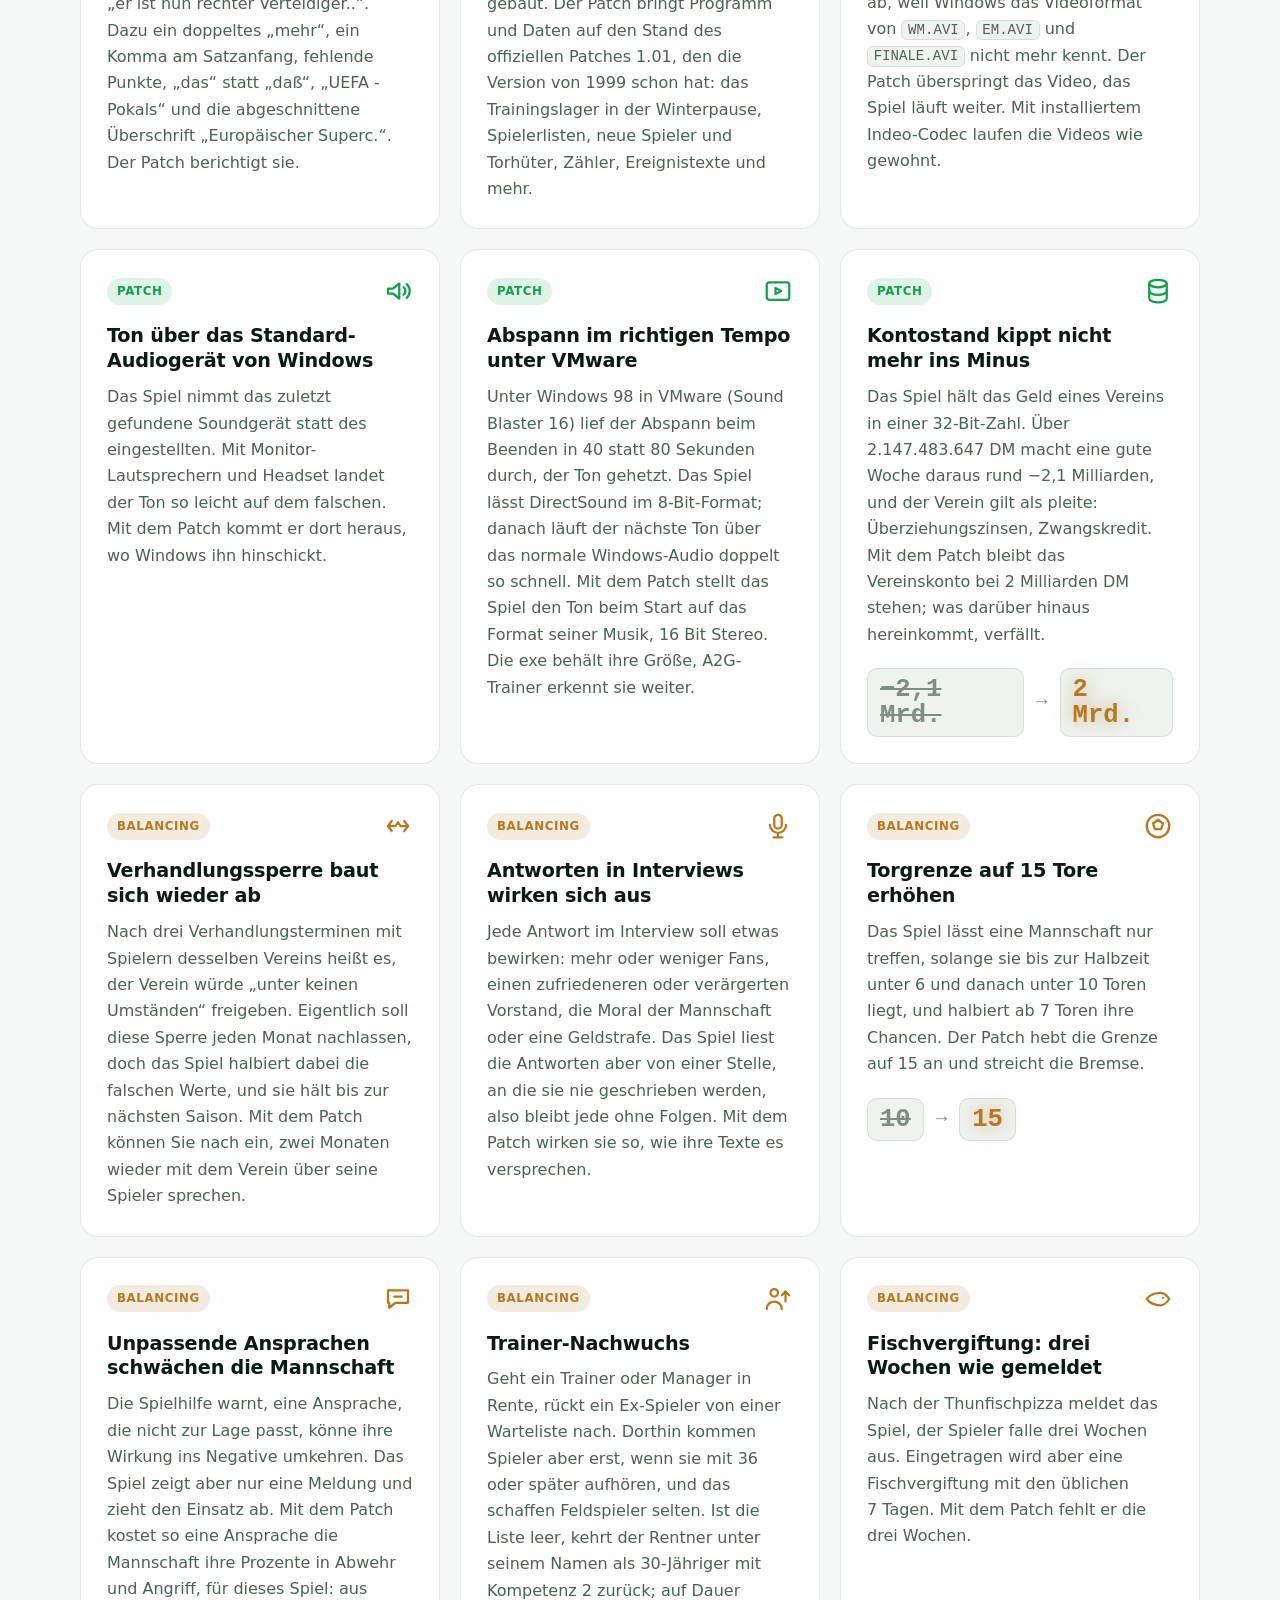
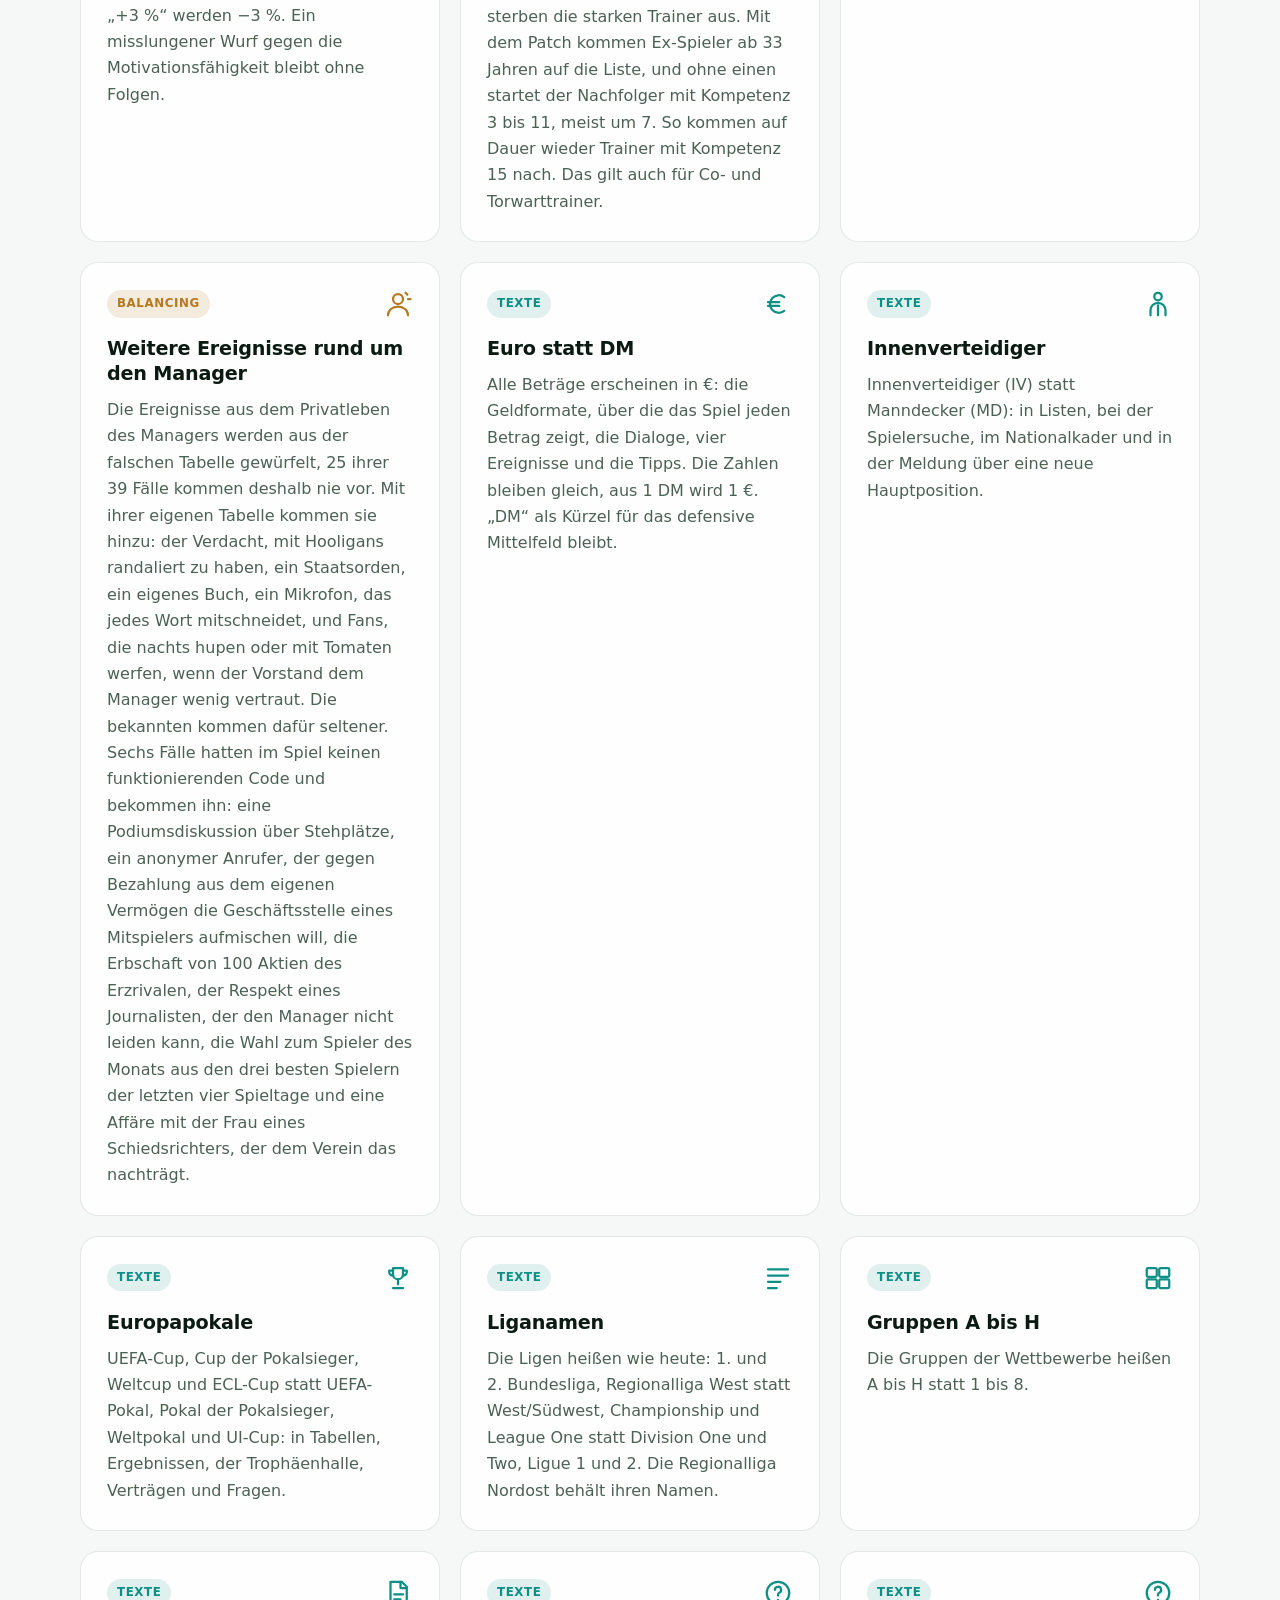
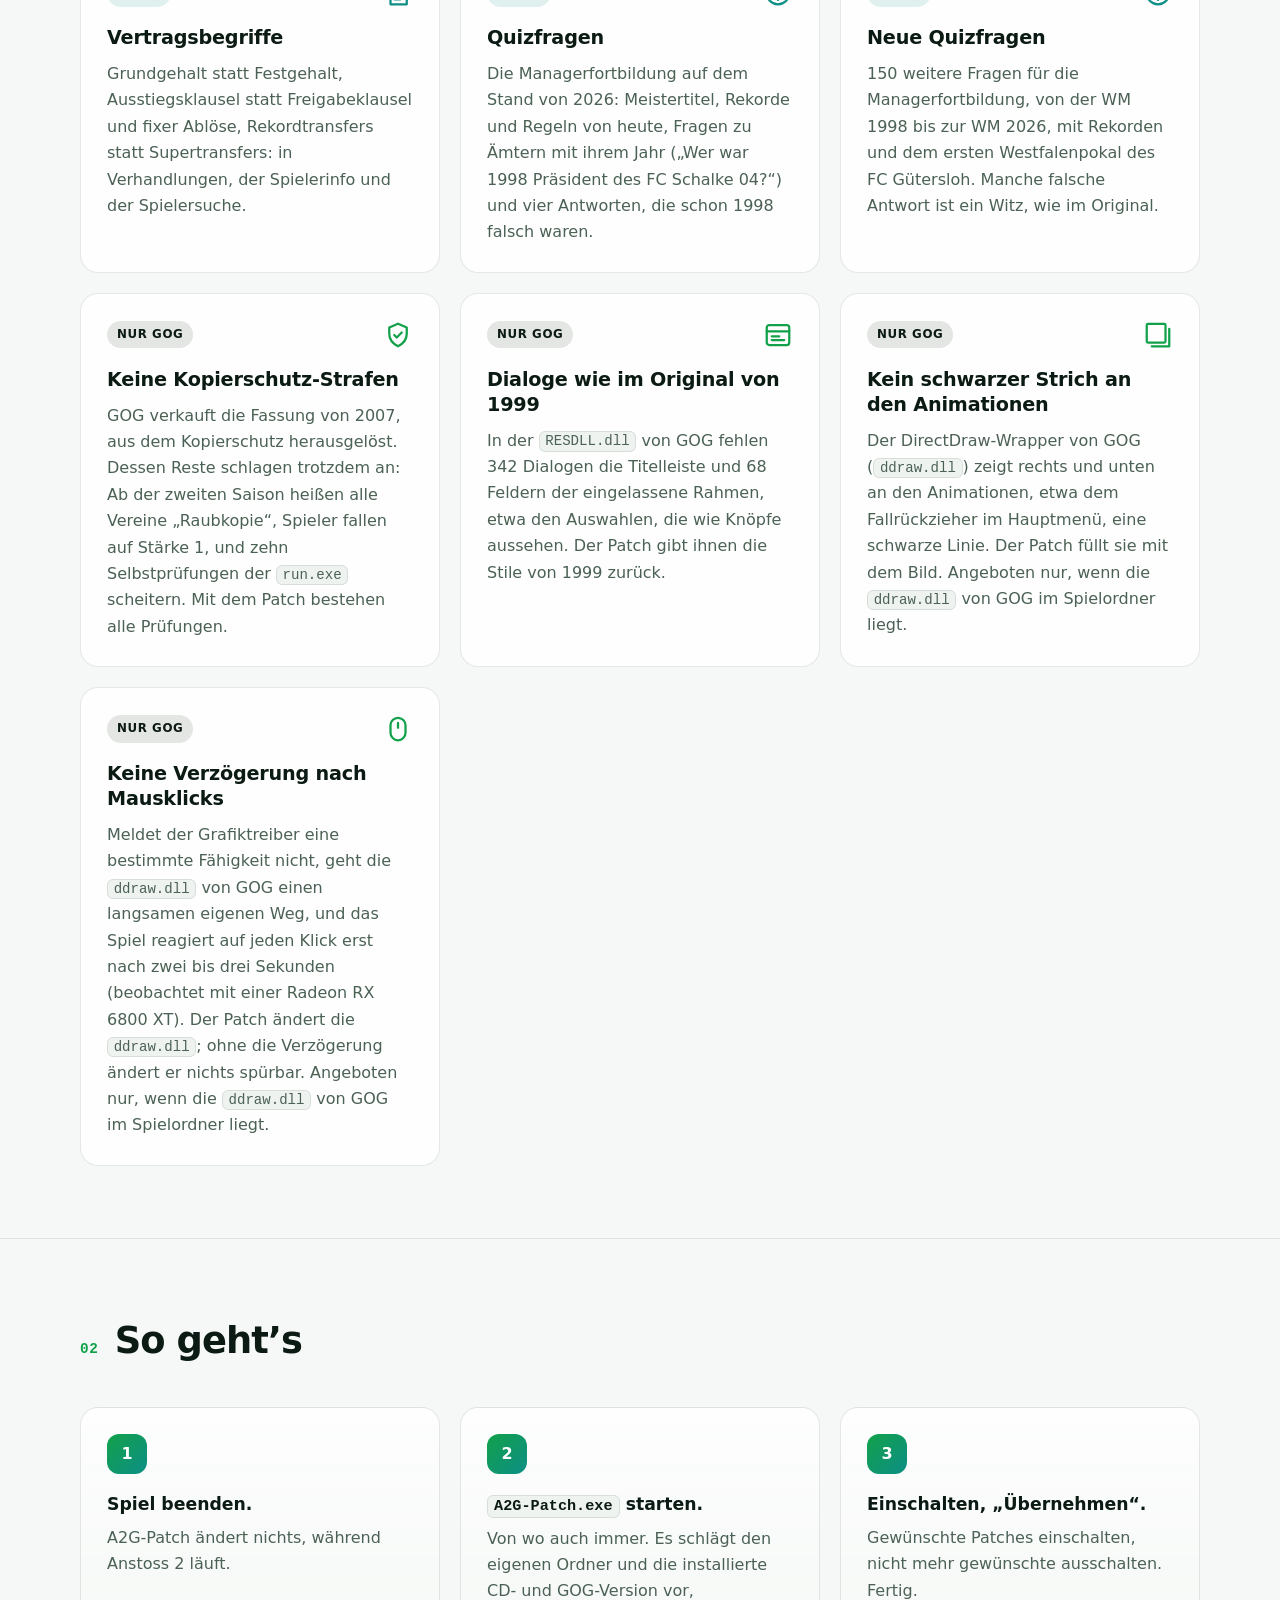
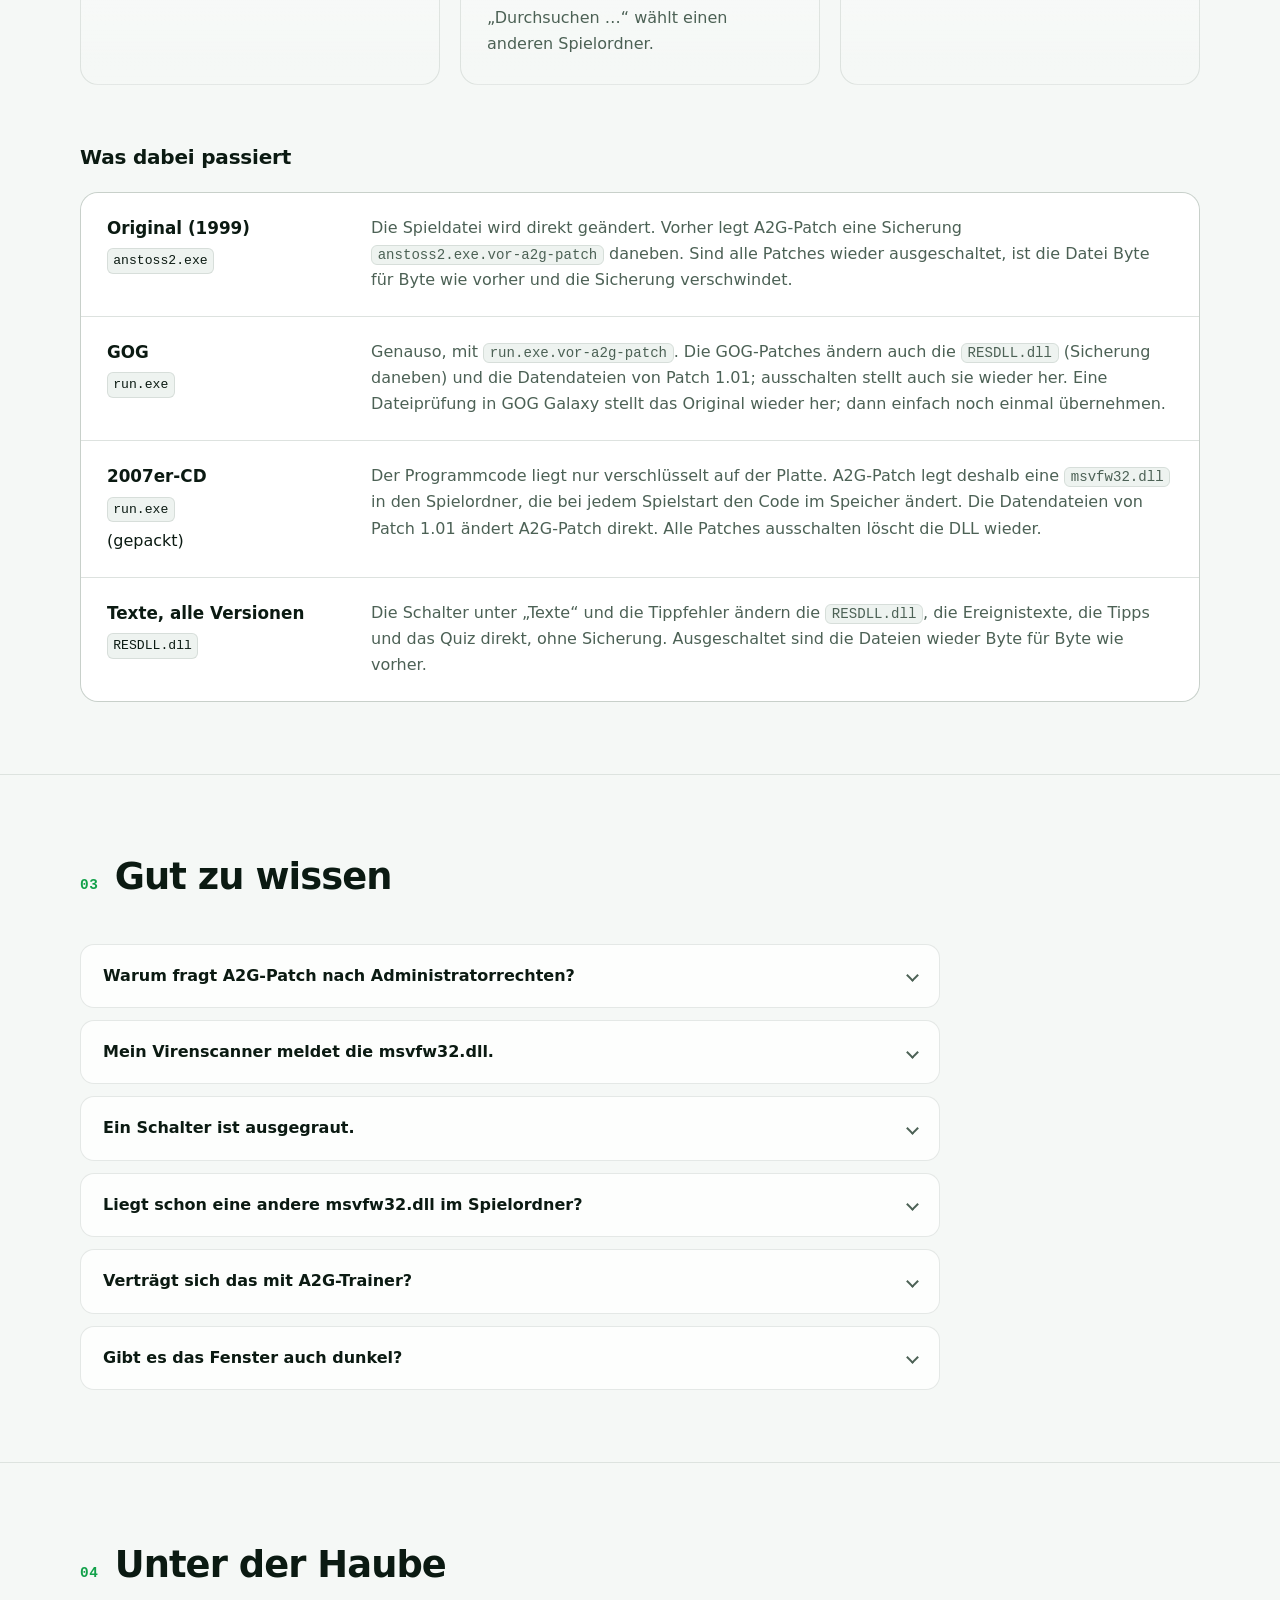
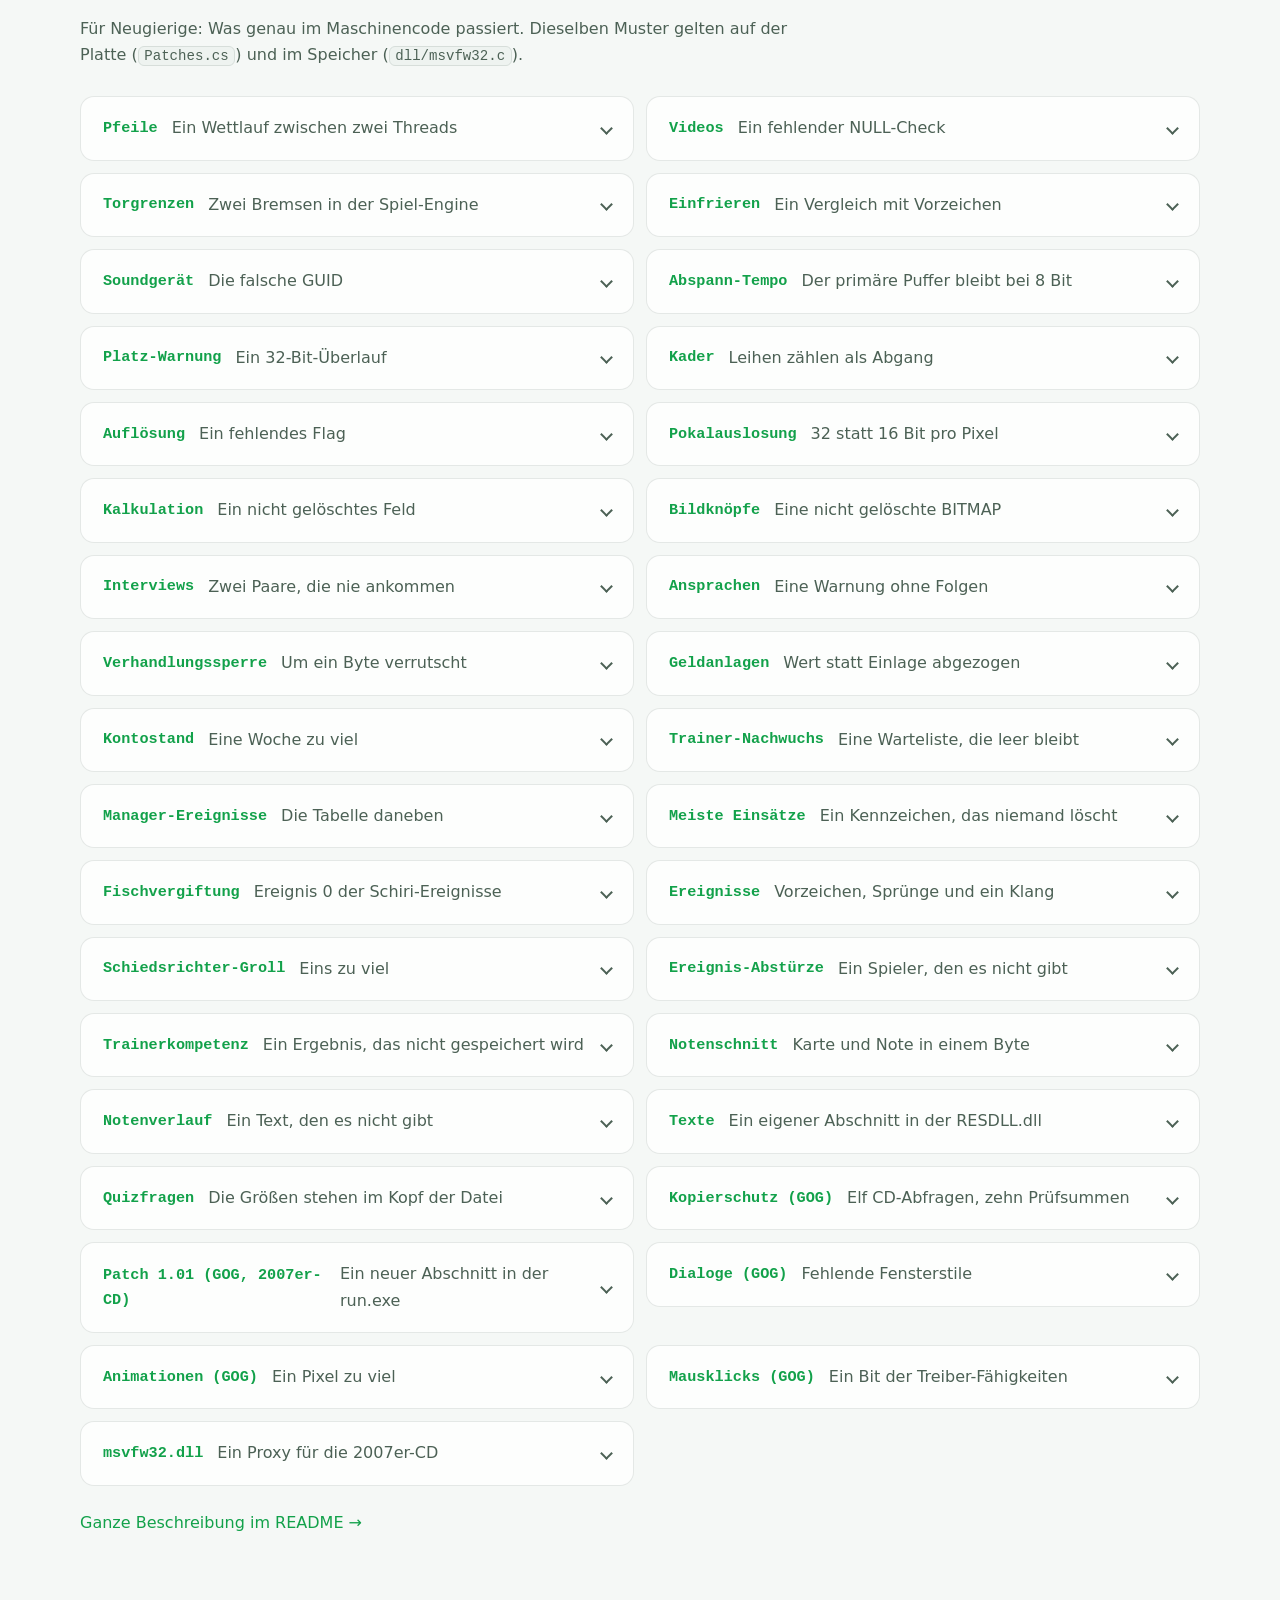
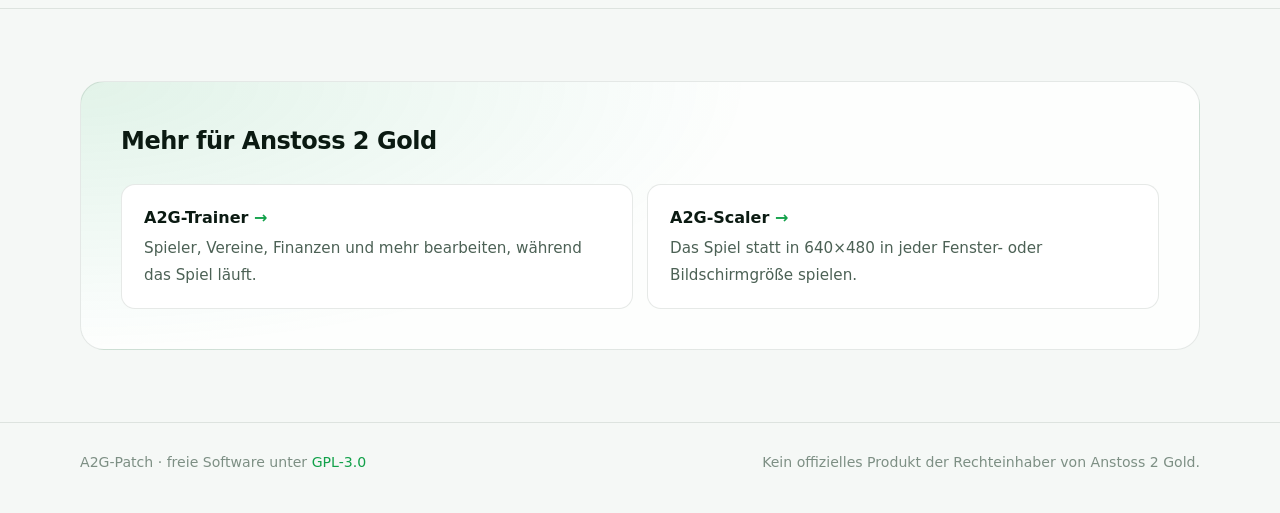
==== commit bae9ef72: "Name the build for Windows 98 SE, ME and 2000 A2G-Patch-Win98-2000.exe" ====
--- a/site/index.html
+++ b/site/index.html
@@ -47,7 +47,7 @@
         </a>
         <a class="btn btn-ghost" href="https://github.com/transfairs/A2G-Patcher/releases">Alle Versionen</a>
       </div>
-      <p class="fine">Windows XP (SP3) bis 11 · .NET Framework 4.0 oder neuer · Windows 98 SE, ME und 2000 (SP4): <code>A2G-Patch-Win2000.exe</code> mit .NET Framework 2.0 (unter 98 SE und ME nur die Spielfassung von 1999) · GPL-3.0</p>
+      <p class="fine">Windows XP (SP3) bis 11 · .NET Framework 4.0 oder neuer · Windows 98 SE, ME und 2000 (SP4): <code>A2G-Patch-Win98-2000.exe</code> mit .NET Framework 2.0 (unter 98 SE und ME nur die Spielfassung von 1999) · GPL-3.0</p>
     </div>
     <figure class="shot">
       <div class="shot-glow" aria-hidden="true"></div>
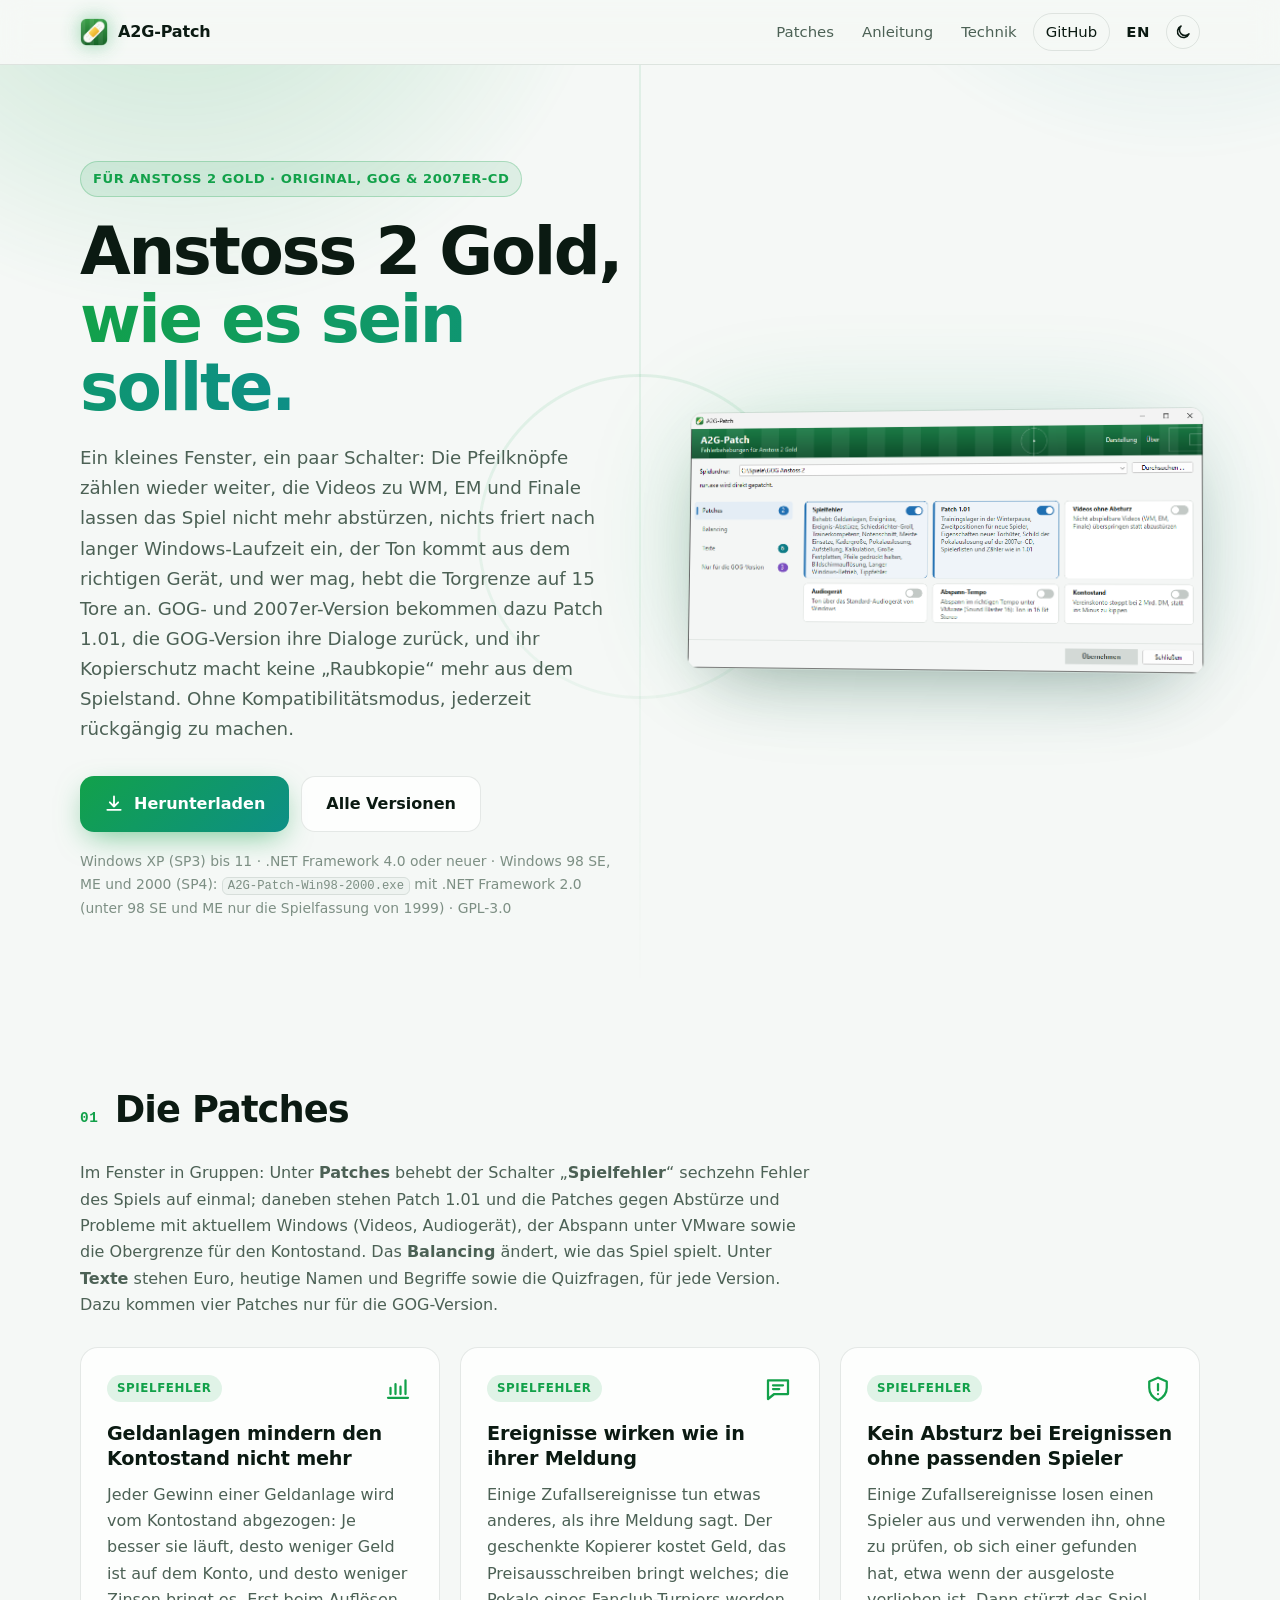
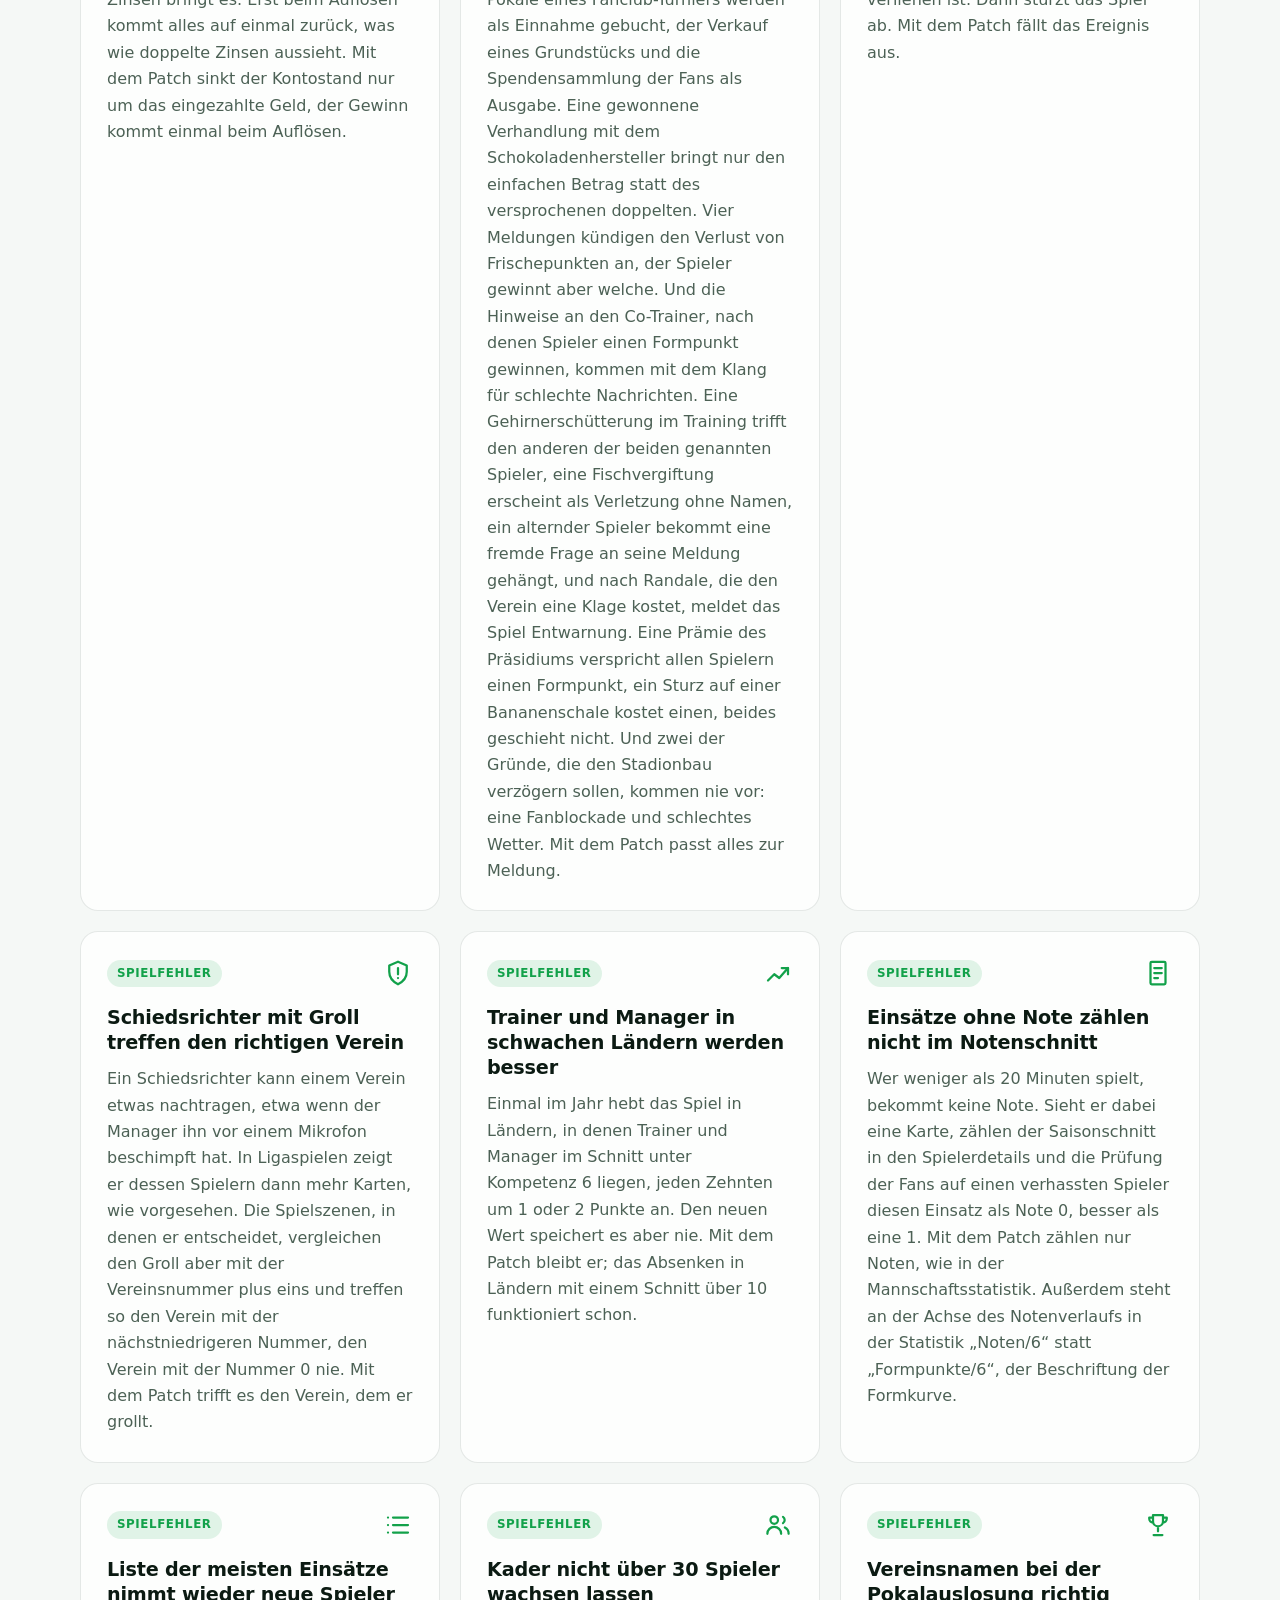
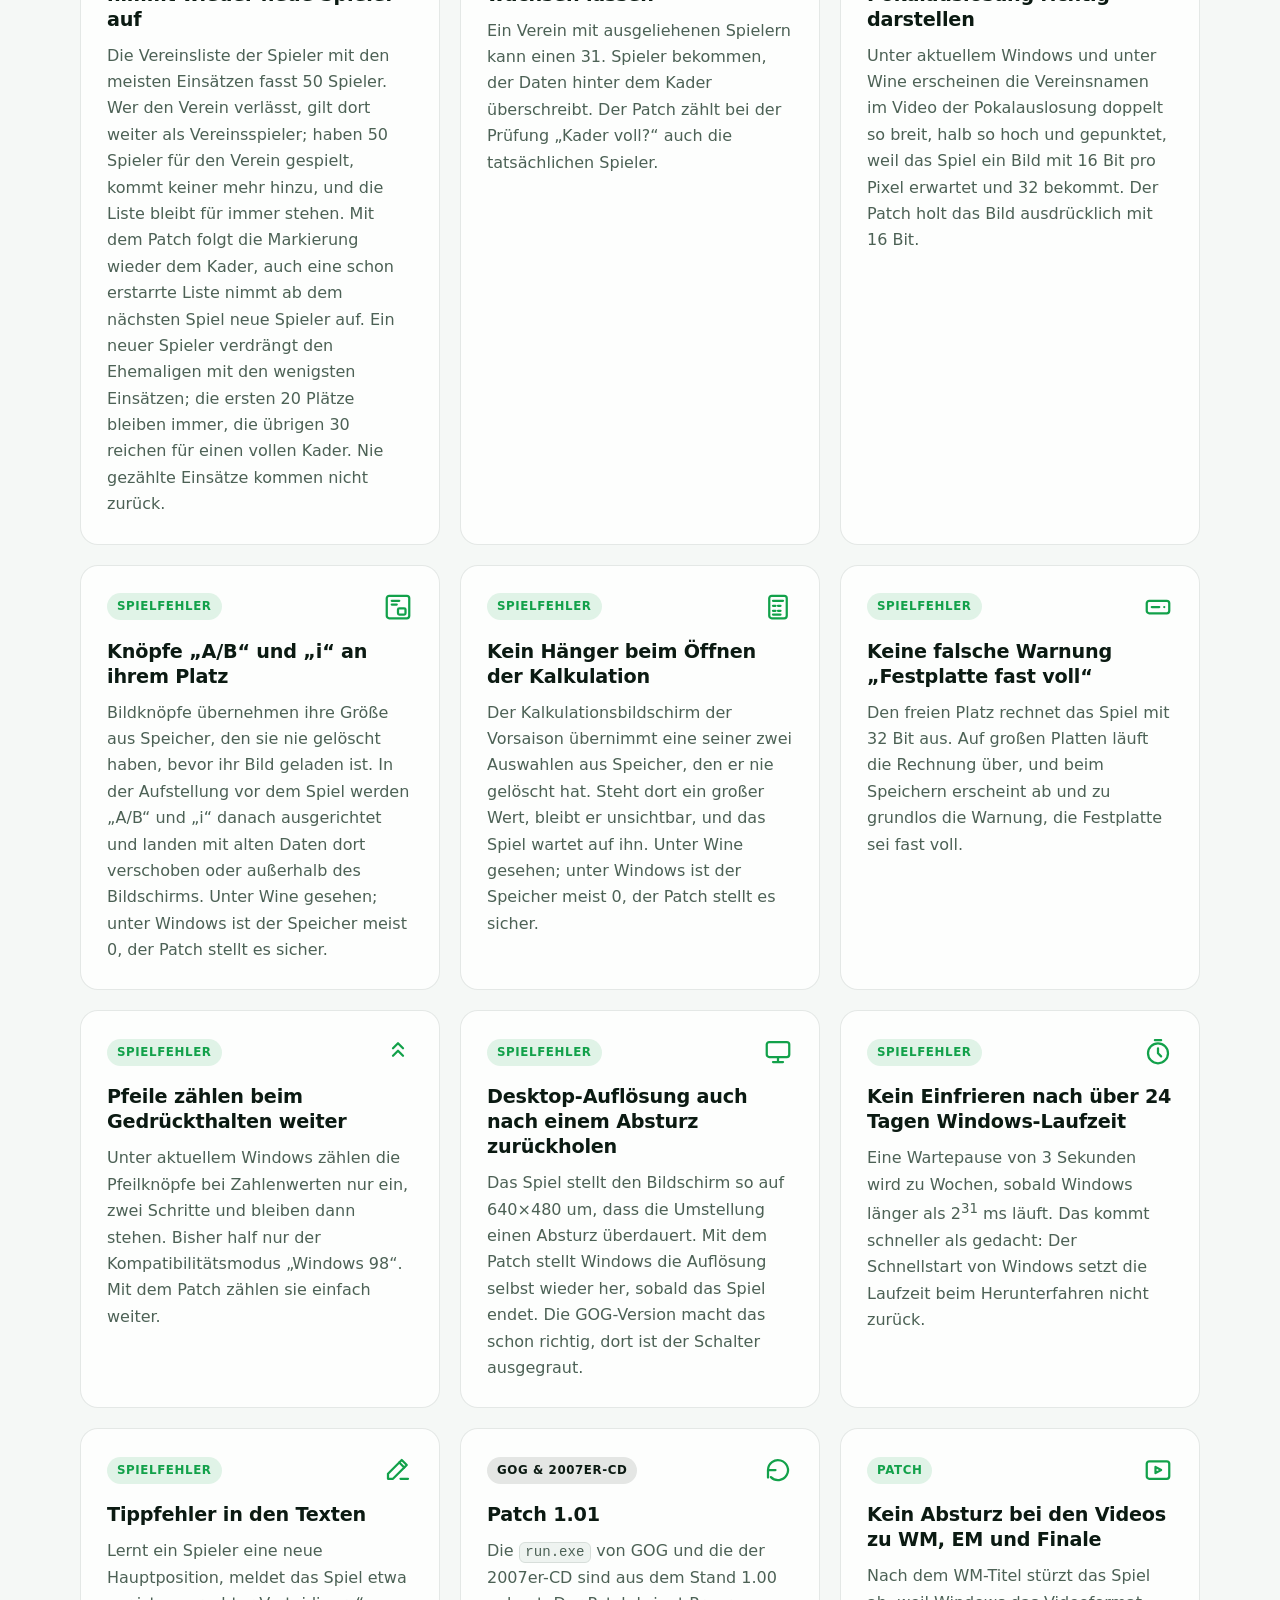
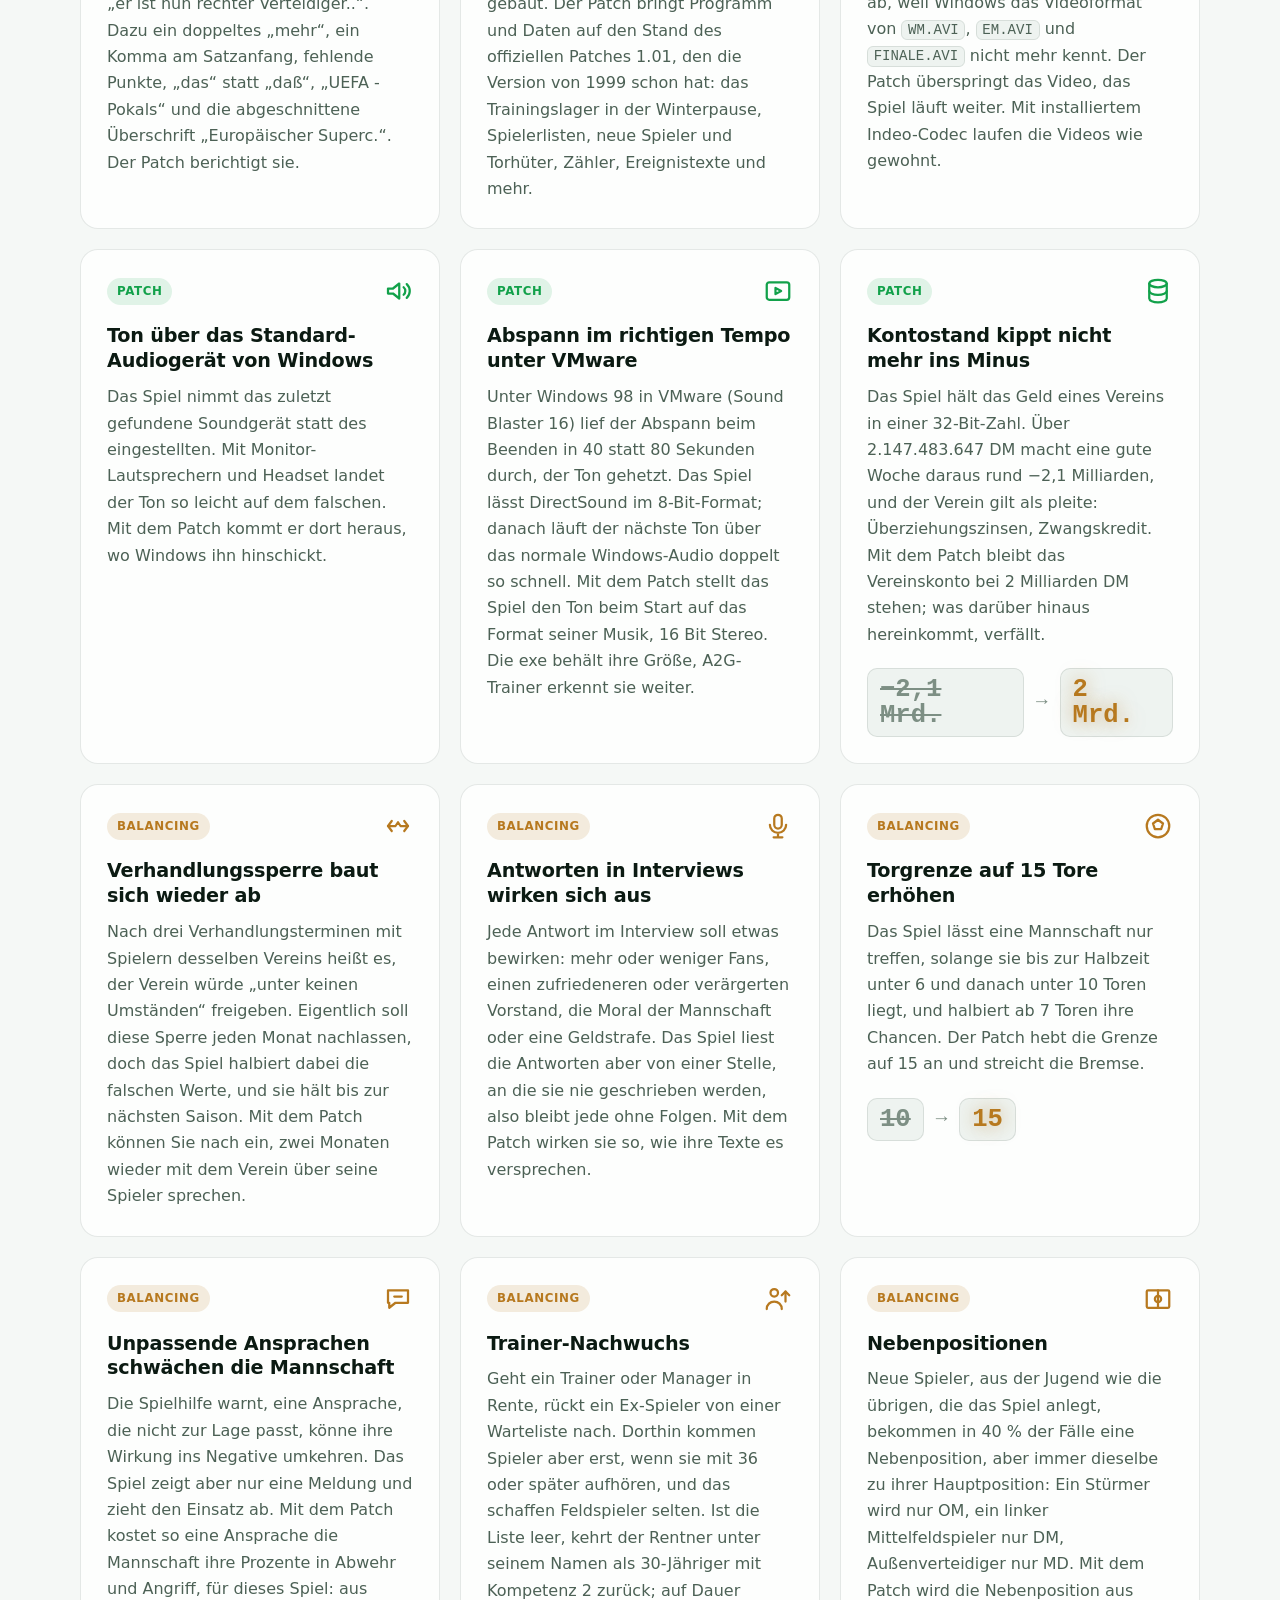
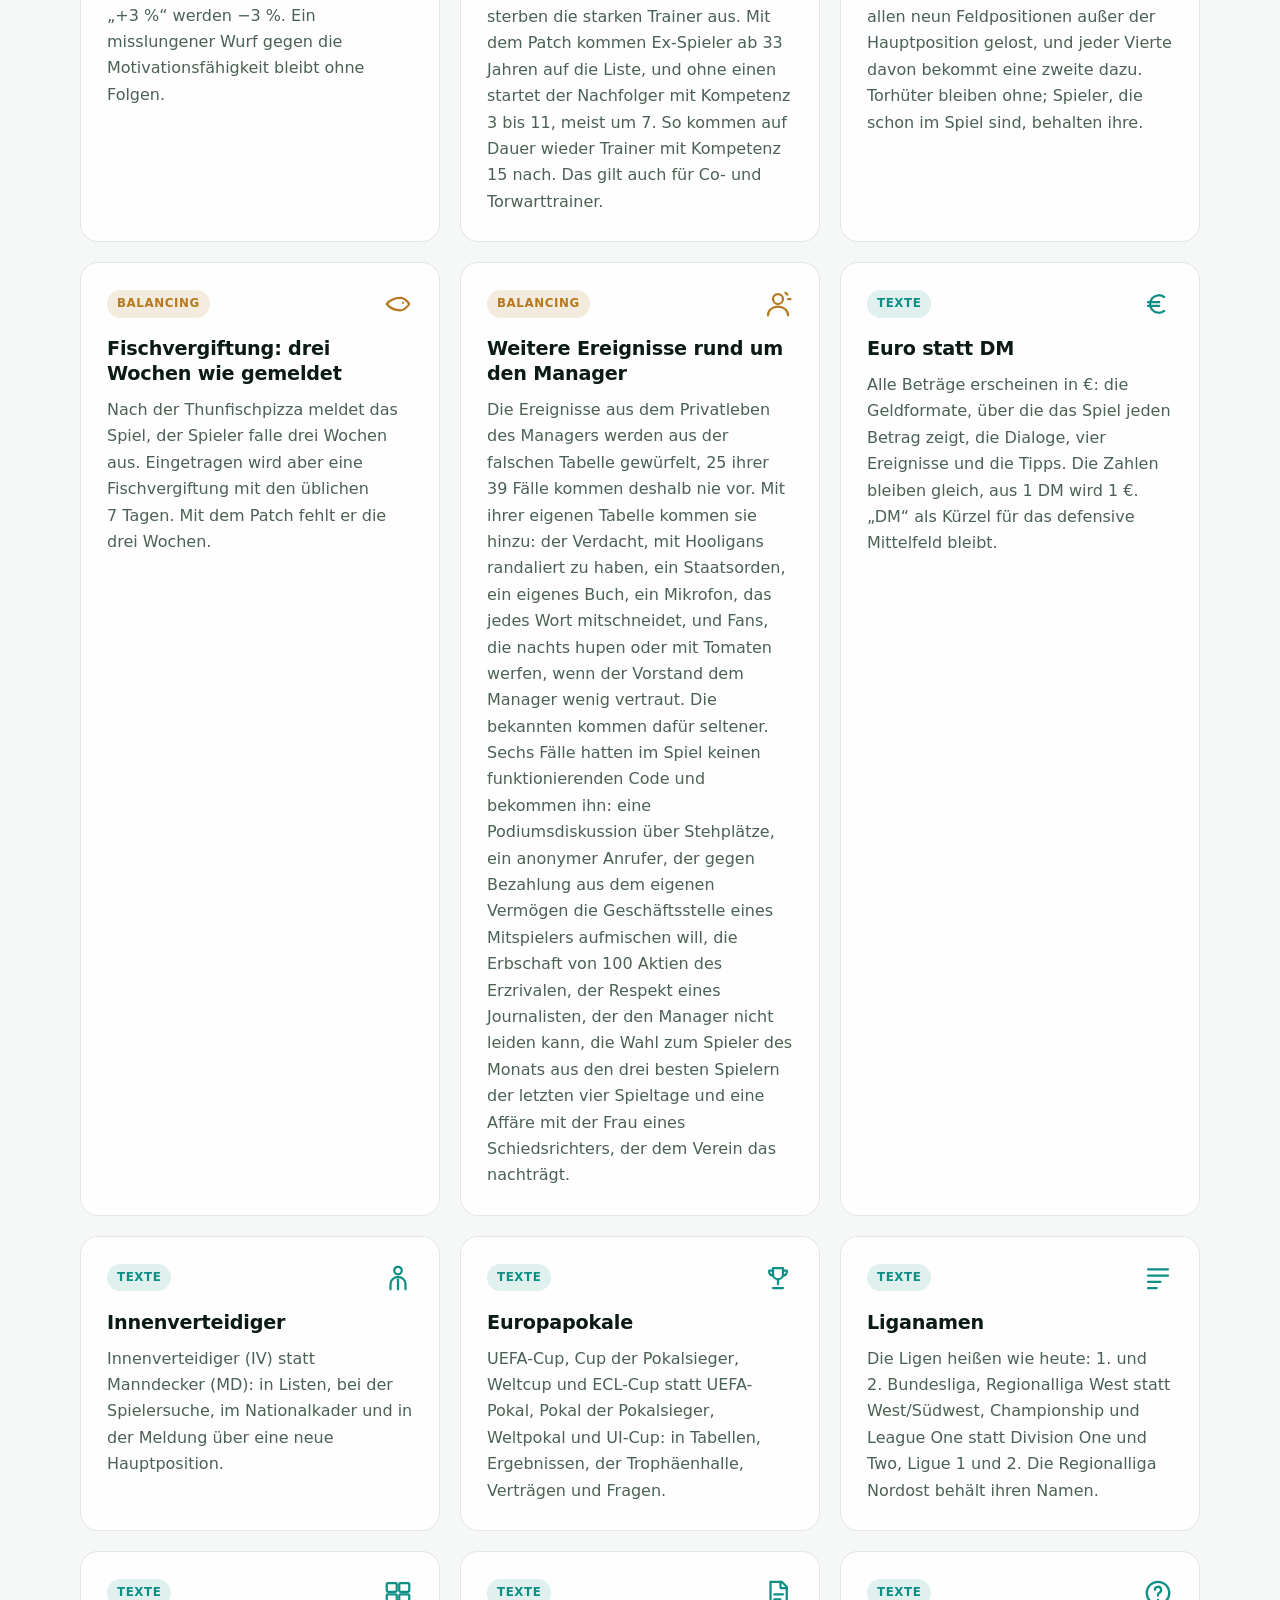
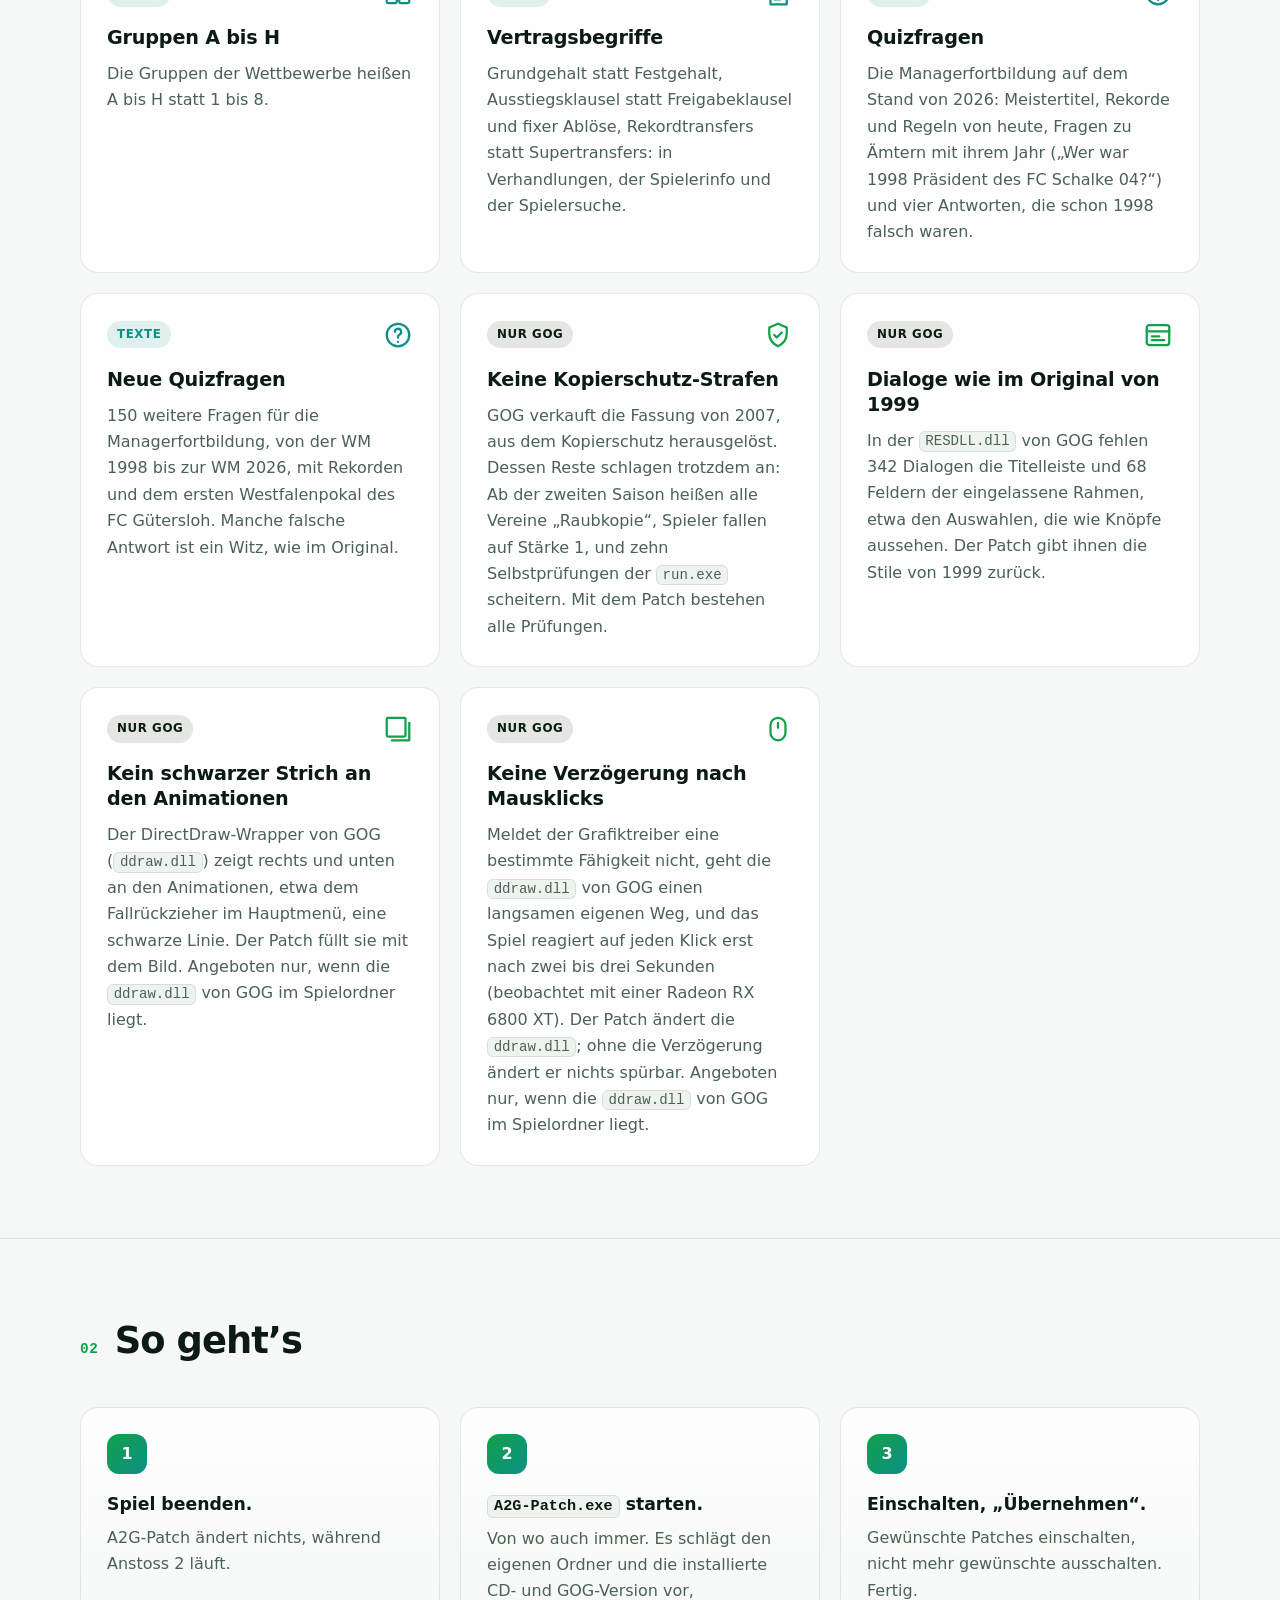
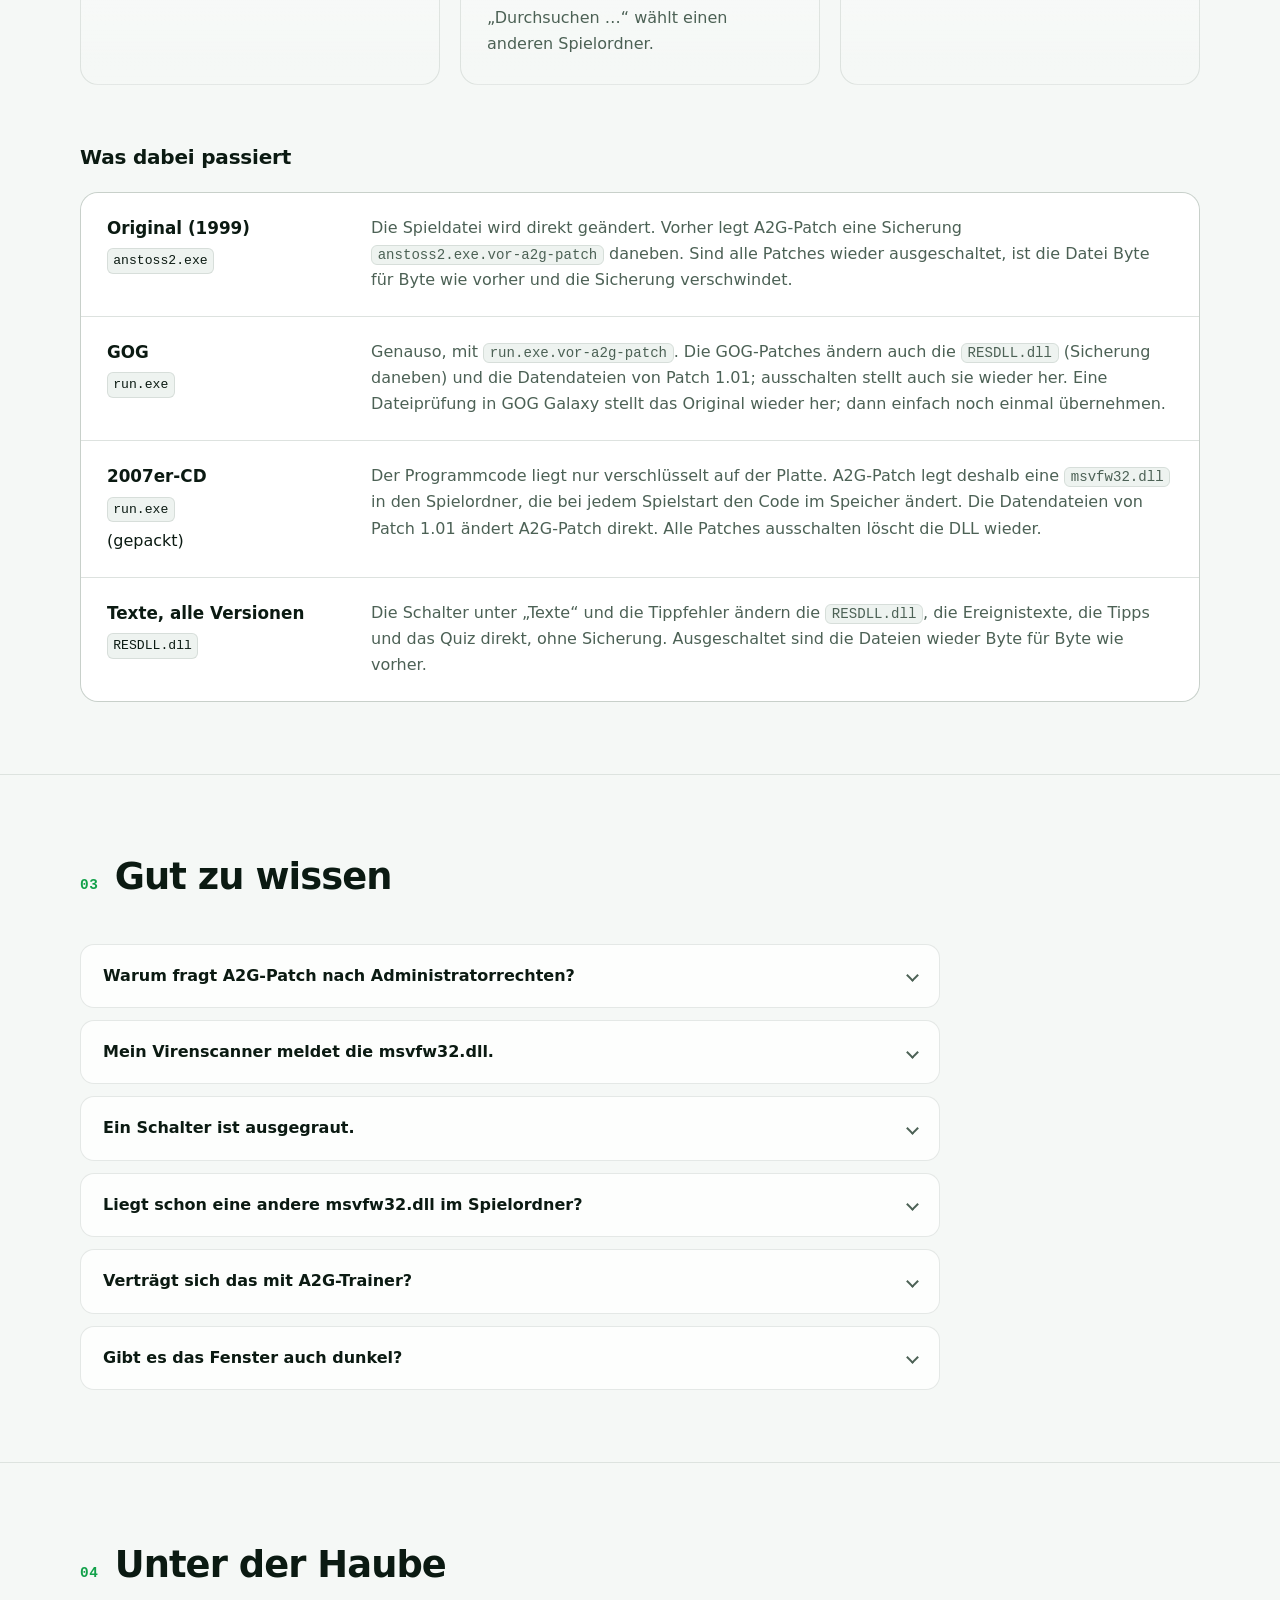
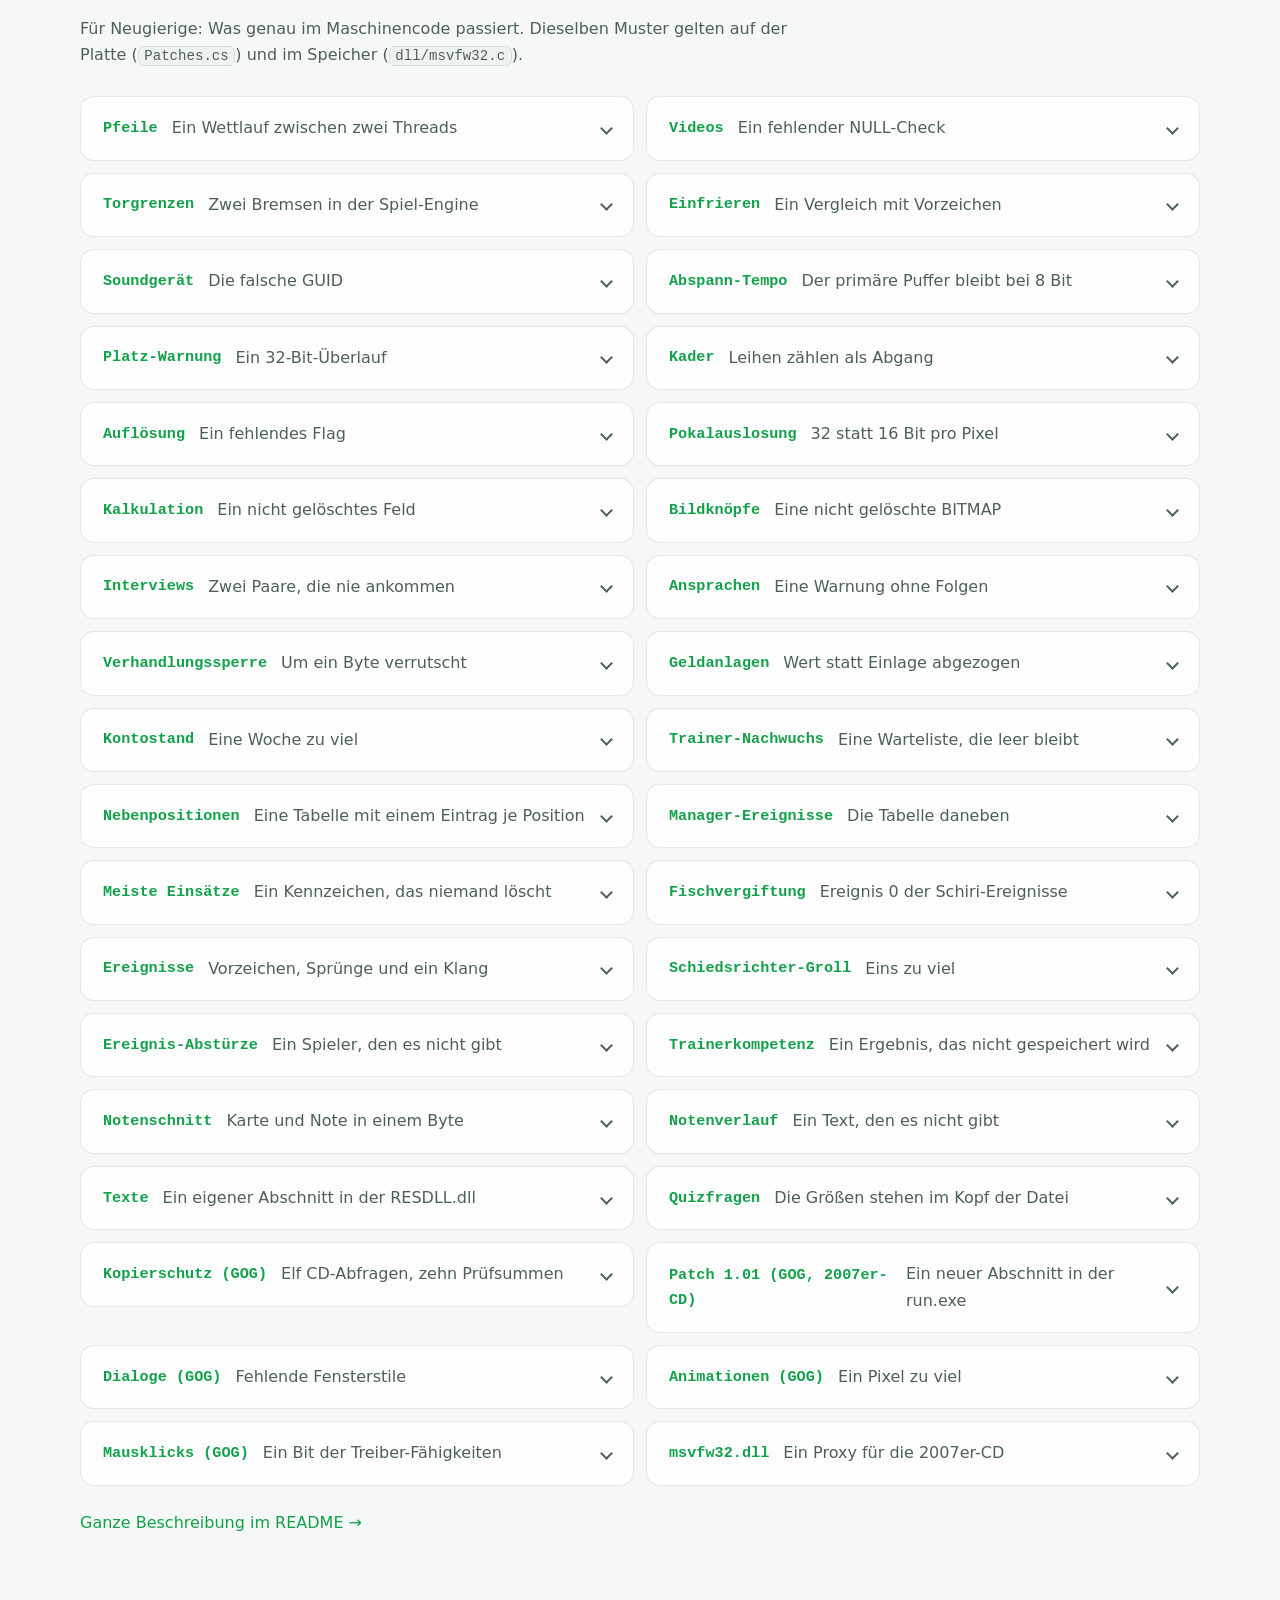
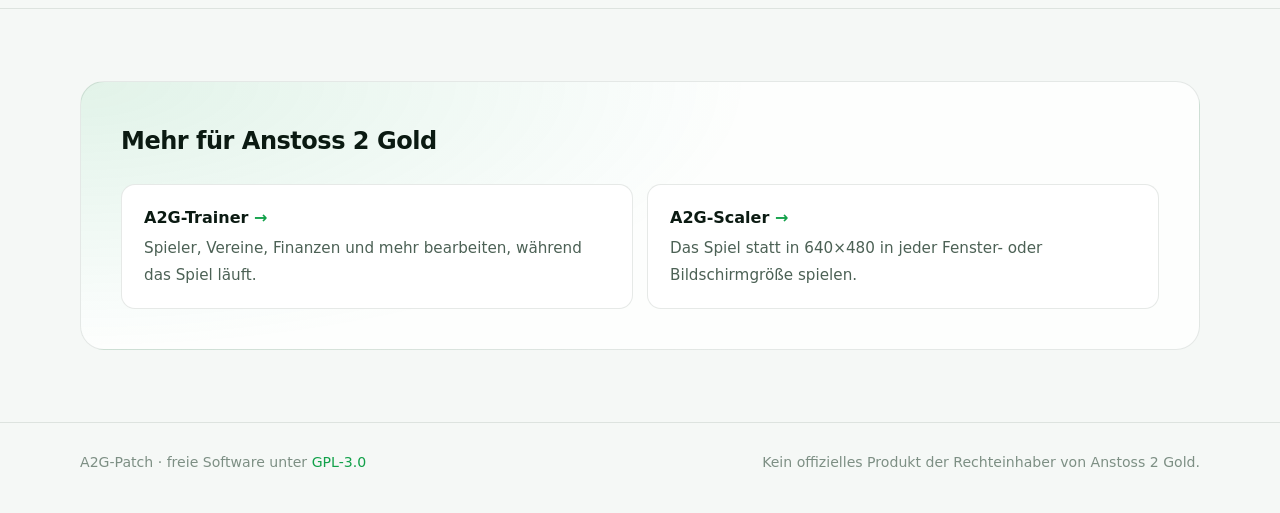
==== commit 267acaa5: "Add the secondary positions switch: new players' secondary position drawn from all field positions i" ====
--- a/site/index.html
+++ b/site/index.html
@@ -278,6 +278,14 @@
       <article class="card card-alt">
         <div class="card-head">
           <span class="tag tag-opt">Balancing</span>
+          <svg class="icon" viewBox="0 0 24 24" aria-hidden="true"><rect x="3" y="5" width="18" height="14" rx="1"/><path d="M12 5v14"/><circle cx="12" cy="12" r="2.5"/></svg>
+        </div>
+        <h3>Nebenpositionen</h3>
+        <p>Neue Spieler, aus der Jugend wie die übrigen, die das Spiel anlegt, bekommen in 40&nbsp;% der Fälle eine Nebenposition, aber immer dieselbe zu ihrer Hauptposition: Ein Stürmer wird nur OM, ein linker Mittelfeldspieler nur DM, Außenverteidiger nur MD. Mit dem Patch wird die Nebenposition aus allen neun Feldpositionen außer der Hauptposition gelost, und jeder Vierte davon bekommt eine zweite dazu. Torhüter bleiben ohne; Spieler, die schon im Spiel sind, behalten ihre.</p>
+      </article>
+      <article class="card card-alt">
+        <div class="card-head">
+          <span class="tag tag-opt">Balancing</span>
           <svg class="icon" viewBox="0 0 24 24" aria-hidden="true"><path d="M3 12c3-4 7-5 11-5 3 0 5 2 7 5-2 3-4 5-7 5-4 0-8-1-11-5z"/><path d="M16 11h.01"/></svg>
         </div>
         <h3>Fischvergiftung: drei Wochen wie gemeldet</h3>
@@ -569,6 +577,13 @@
 Platz zurück ohne Eintrag: Kompetenz 2      →  3 + 4 × Zufall(3): 3 bis 11, meist 7</code></pre>
       </details>
       <details class="tech-item">
+        <summary><b>Nebenpositionen</b><span>Eine Tabelle mit einem Eintrag je Position</span></summary>
+        <p>Vier Funktionen legen neue Spieler an, eine davon die Jugendspieler. Jede löscht beide Nebenpositionen und setzt bei Feldspielern mit Zufall(100)&nbsp;&lt;&nbsp;40 die erste aus einer Tabelle mit einem Eintrag je Hauptposition: LI&nbsp;→&nbsp;MD, MD&nbsp;→&nbsp;LI, LV und RV&nbsp;→&nbsp;MD, RM&nbsp;→&nbsp;OM, LM&nbsp;→&nbsp;DM, DM&nbsp;→&nbsp;LI, OM&nbsp;→&nbsp;ST, ST&nbsp;→&nbsp;OM. Eine zweite bekommen nur die Jugendspieler der 1999er-Fassung, in 20&nbsp;% dieser Fälle; GOGs Fassung fehlt das, Patch&nbsp;1.01 bringt es zurück. Der Patch schickt alle vier Stellen in eine Routine von 83&nbsp;Bytes, die den Zufall des Spiels benutzt. Sie liegt in der 1999er-Fassung im ersetzten Zweig der Jugendspieler, bei GOG am Ende des Importabschnitts, in der DLL in eigenem Speicher. Im Emulator kam für jede Hauptposition jede der acht übrigen Feldpositionen als erste Nebenposition vor, jede der sieben restlichen als zweite. Mit Patch&nbsp;1.01 übernimmt die Routine dessen Sprung an der Stelle der Jugendspieler; beide lassen sich in beliebiger Reihenfolge ein- und ausschalten.</p>
+<pre><code>mov dl,[ecx+Tabelle] / mov [esi+21],dl  →  call Routine
+Routine: [esi+21] = Zufall(8): eine der Feldpositionen ohne die Hauptposition
+         Zufall(100) &lt; 25: [esi+22] = Zufall(7): eine der übrigen</code></pre>
+      </details>
+      <details class="tech-item">
         <summary><b>Manager-Ereignisse</b><span>Die Tabelle daneben</span></summary>
         <p>Der Verteiler für das Privatleben des Managers wird aus derselben Tabelle gebaut wie der für eine andere Art Ereignisse (14 Paare aus Gewicht und Fall). Die eigene Tabelle mit 39 Paaren liegt 56&nbsp;Bytes dahinter und wird nirgends benutzt. Die neuen Fälle liefen nie, deshalb wurde jeder gelesen. Beim Hupkonzert steht der Name zweimal im Text, übergeben wird er einmal, und <code>sprintf</code> nimmt das gesicherte <code>esi</code> des Aufrufers als zweiten Text: Müll oder Absturz.</p>
         <p>Sechs Fälle bekommen eigenen Code (MASM, <code>tools/manager_events.asm</code>): 13, 21, 35 und 39 haben nur ihre Texte, 25 baut seine Meldung, zeigt sie aber nie, 34 setzt für den Namen einen leeren Text ein. Der Code liegt in drei Funktionen, auf die nichts verweist (eine nie ausgewürfelte Nachricht, Debug-Tasten des Spiels, Tabstopps einer Listbox), die drei Fragen hinter dem ersten Teil, wo der Fragedialog sie erreicht. Die Sprungtabelle des <code>switch</code> führt die sechs Fälle dorthin. Den Vornamen des Journalisten liest der Fall aus <code>KLEINIG.SAV</code>; das Spiel behält nur Sender und Nachnamen.</p>
